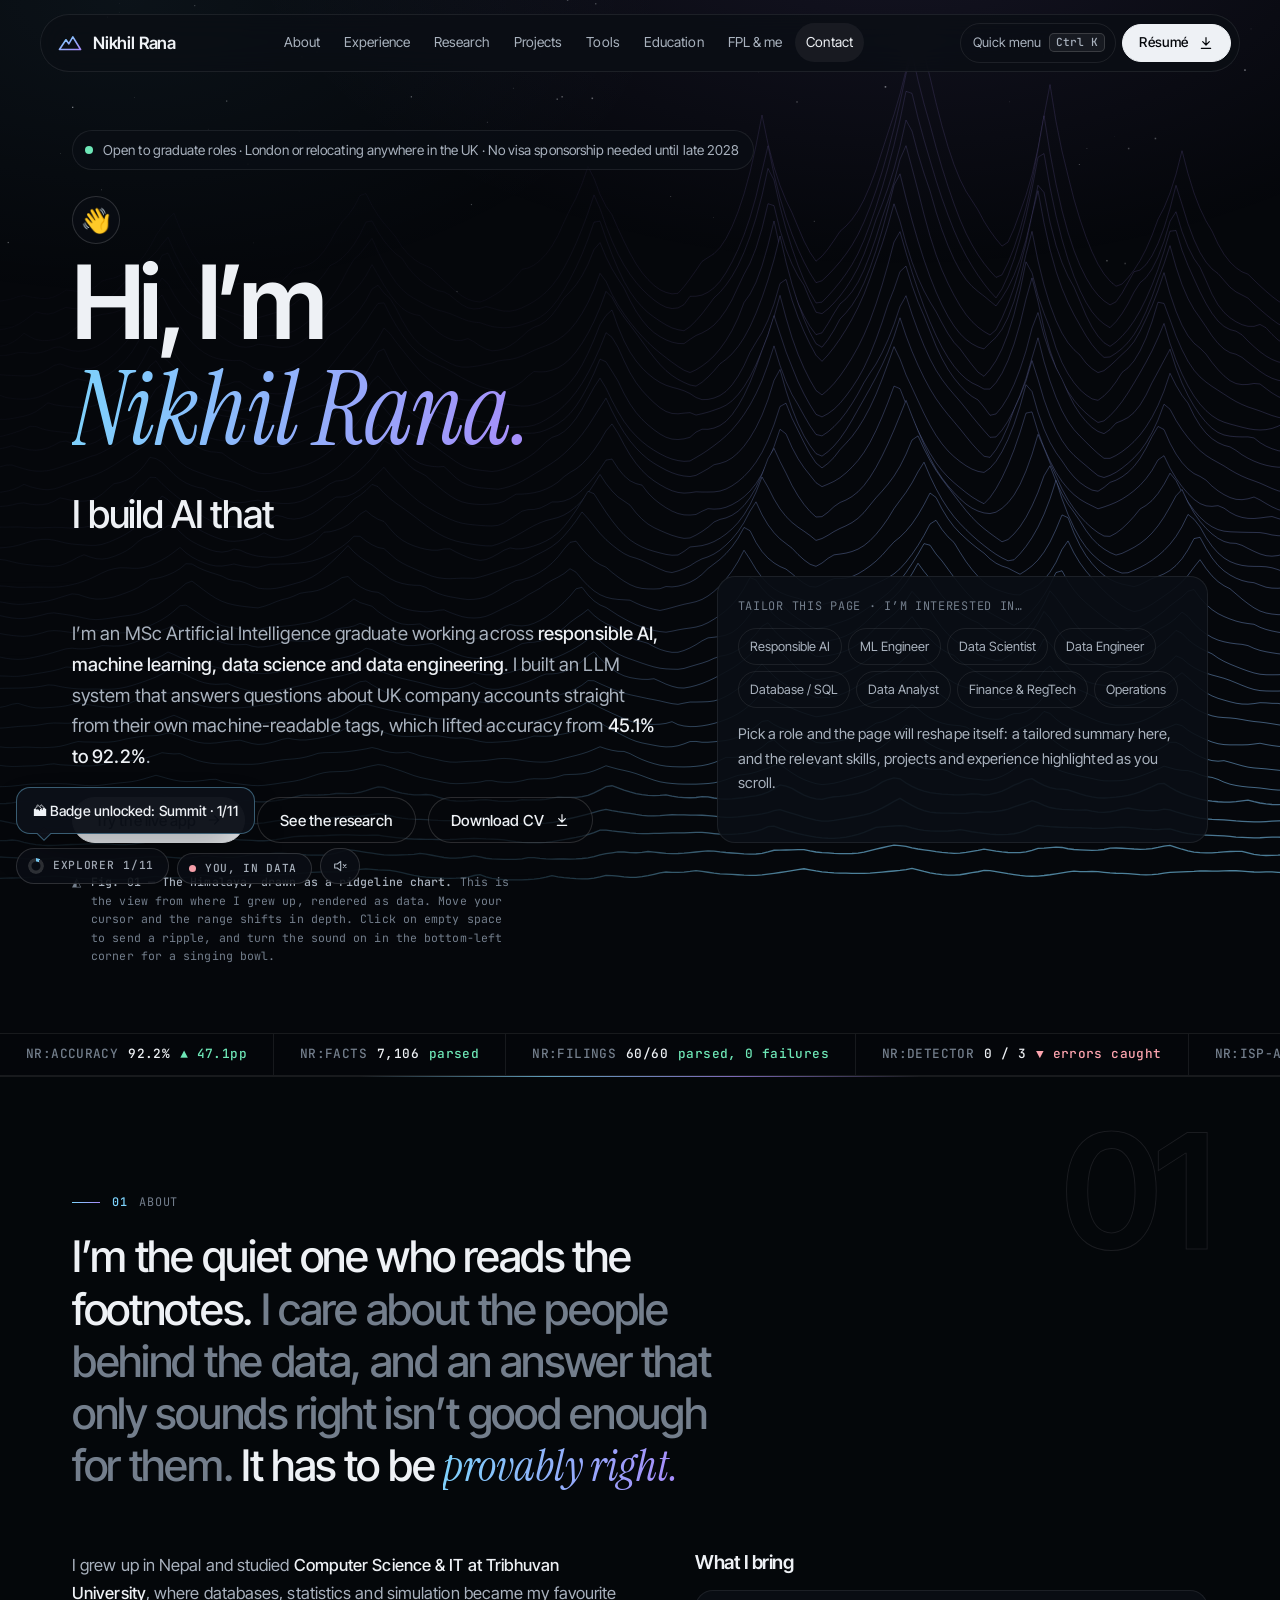
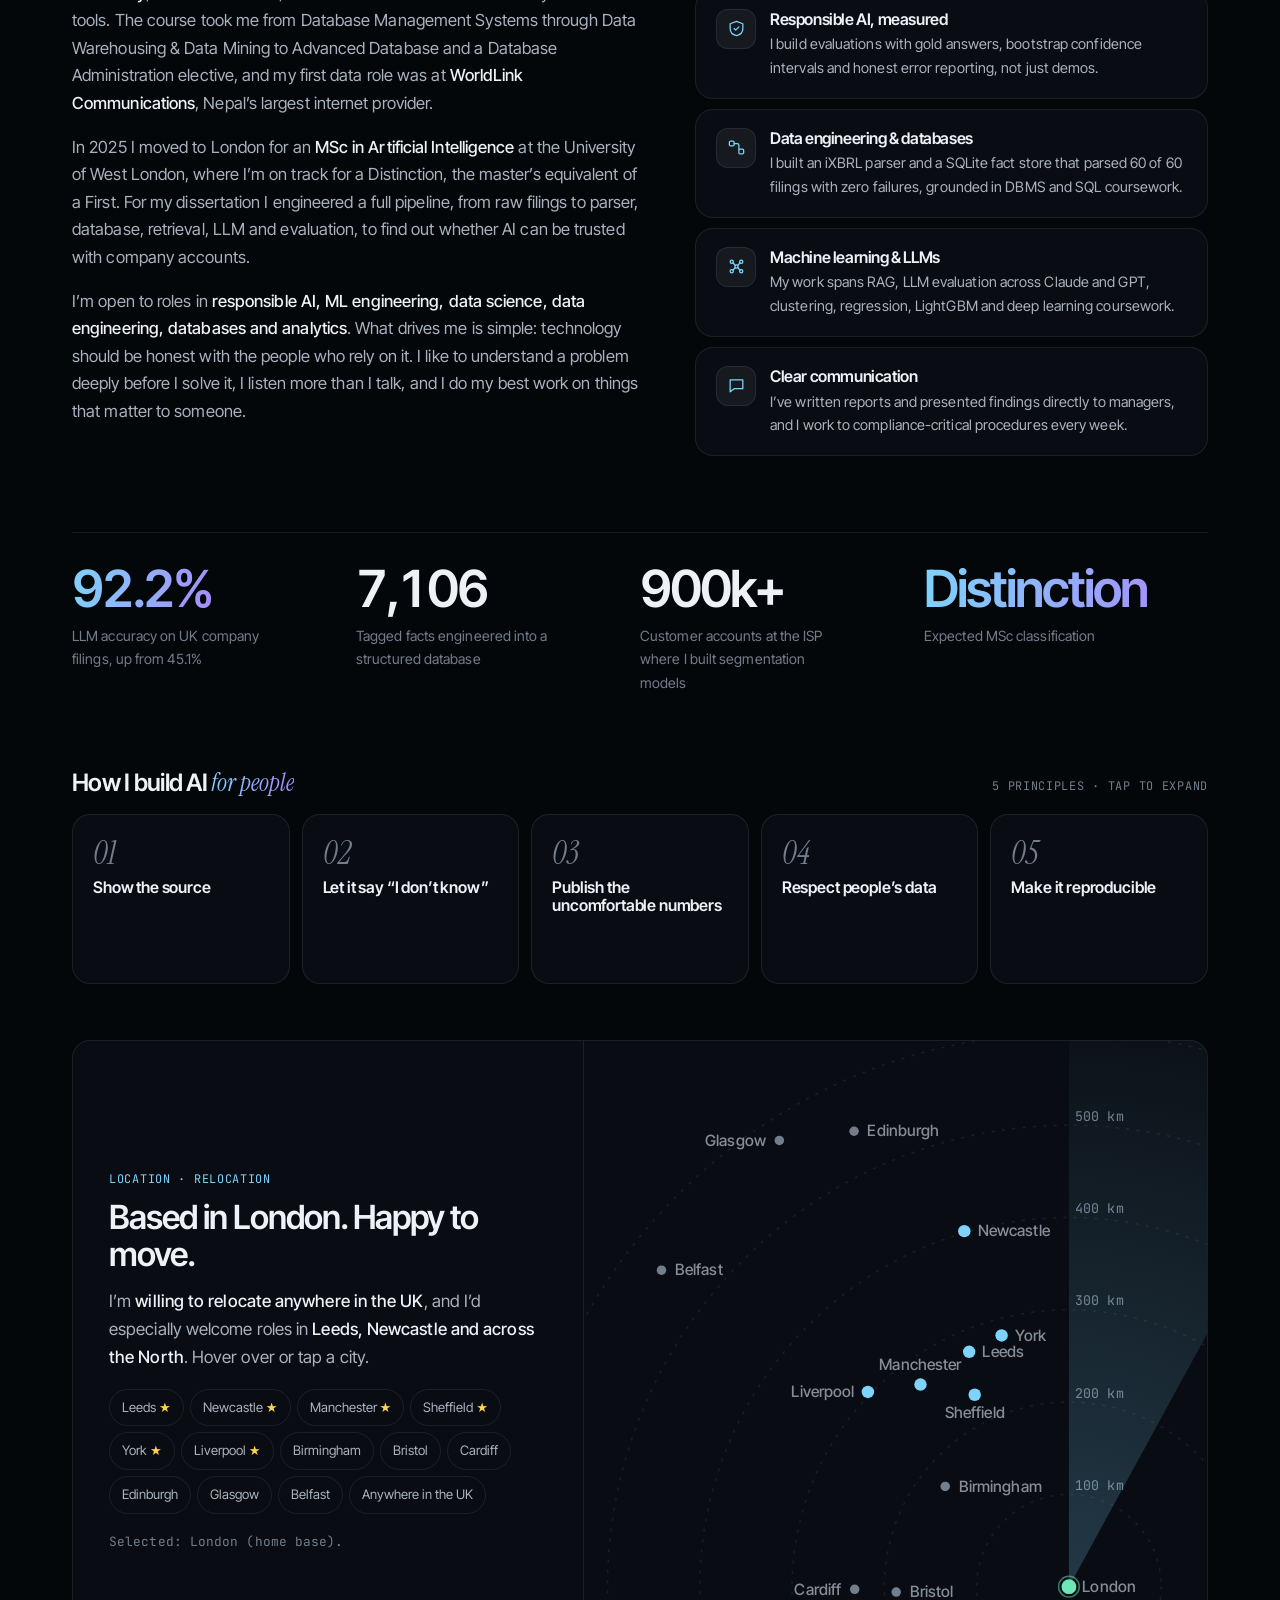
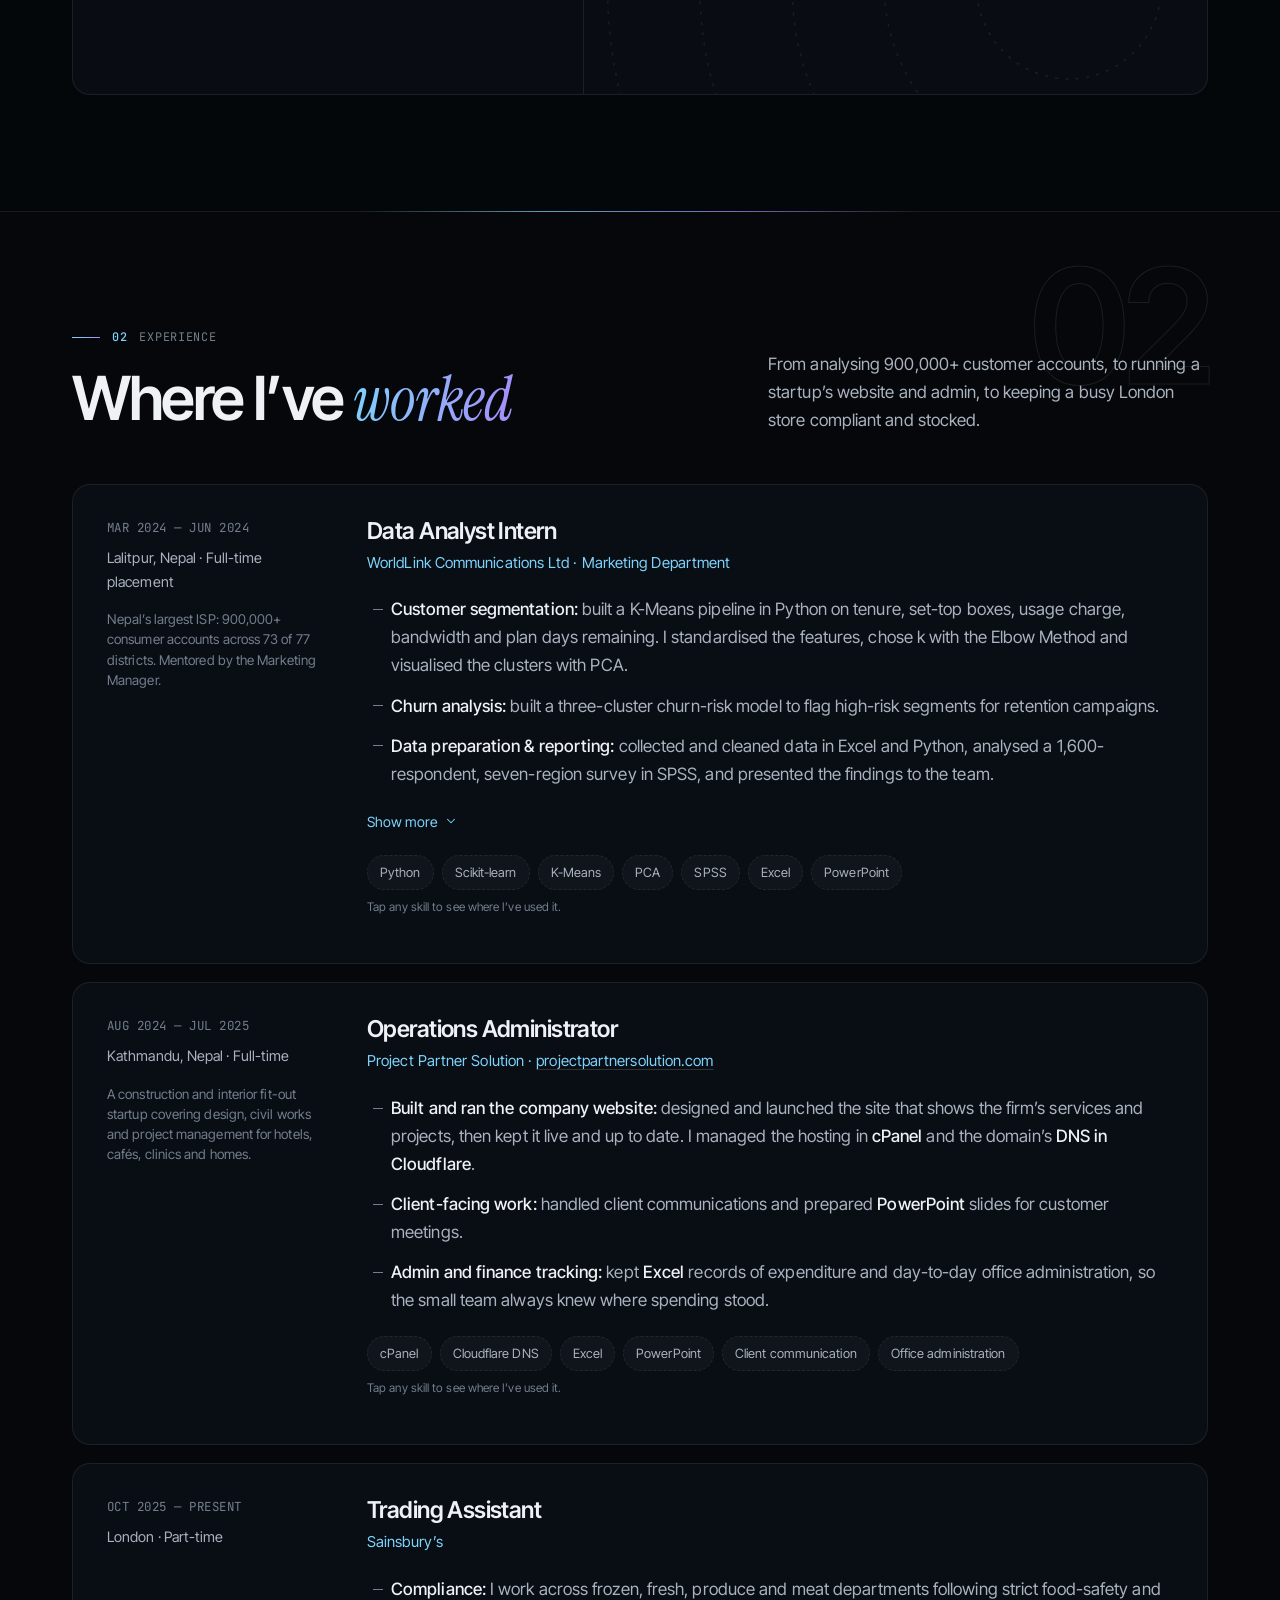
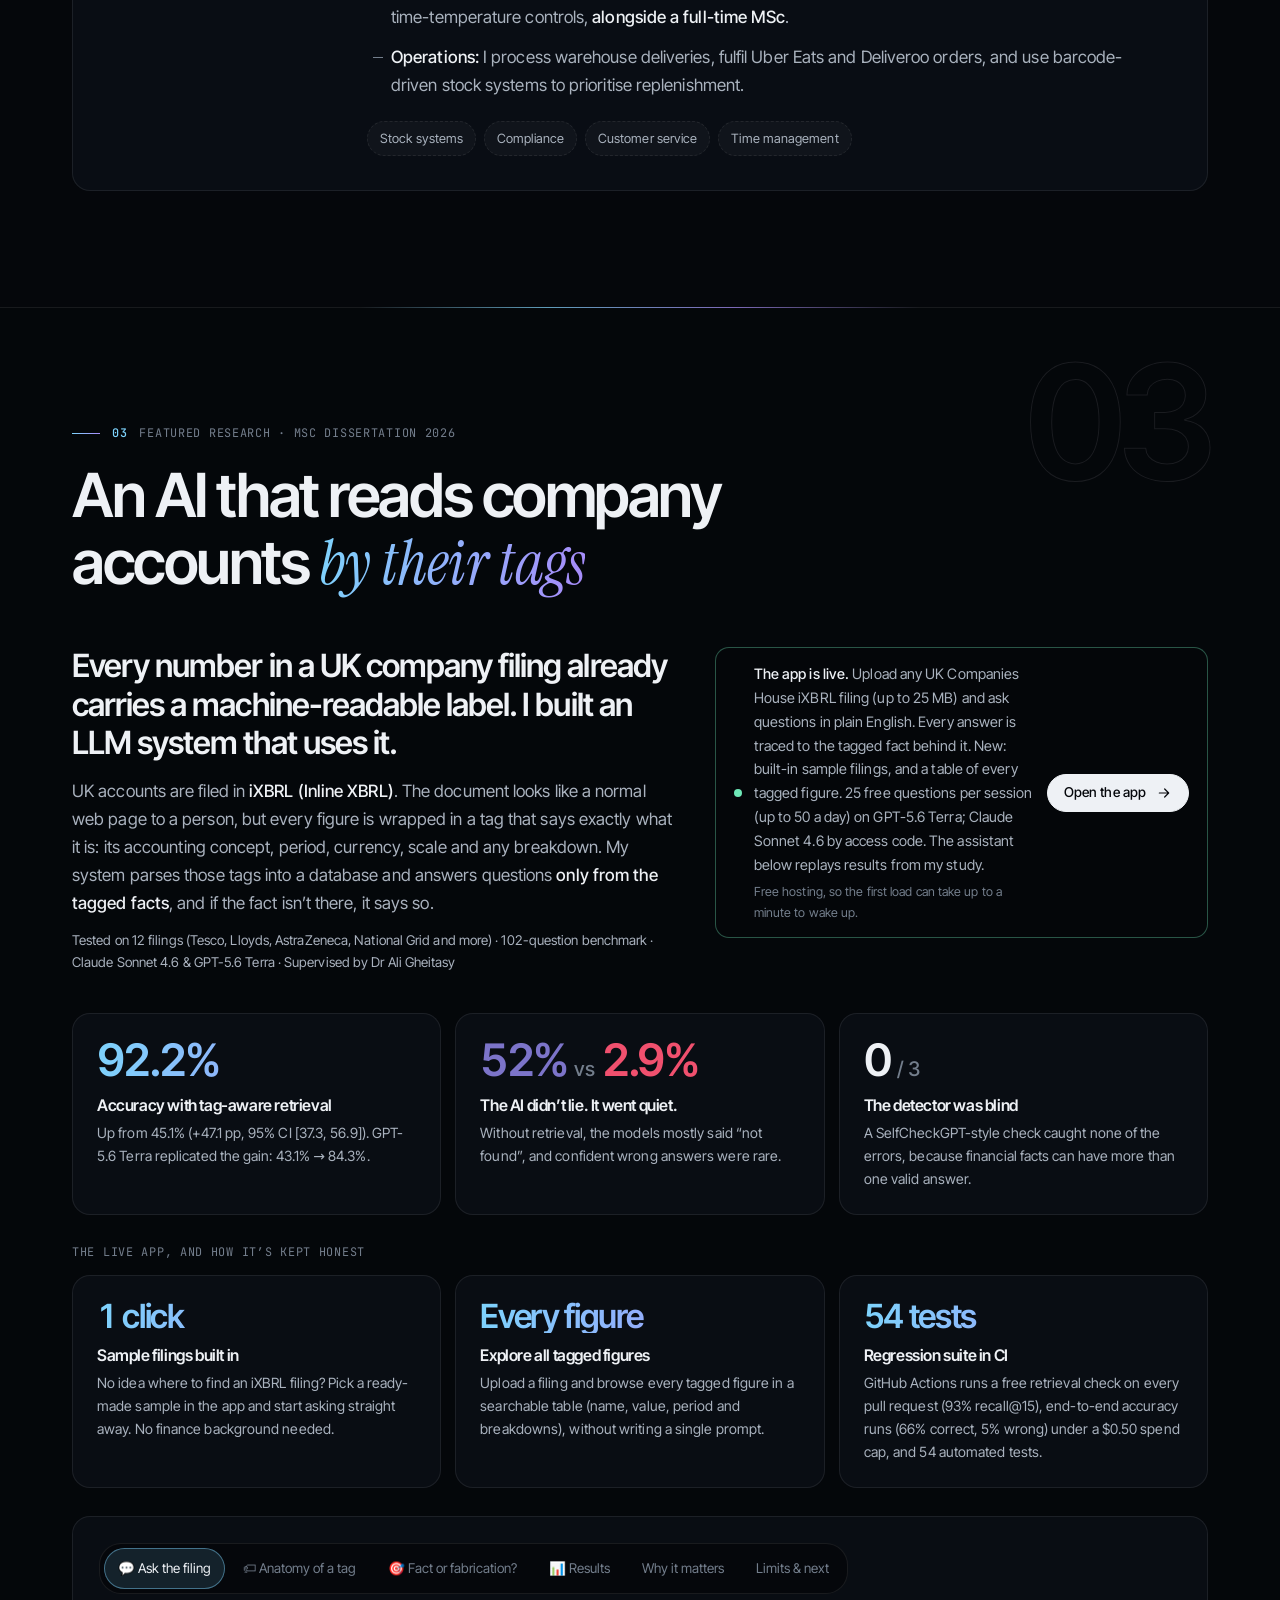
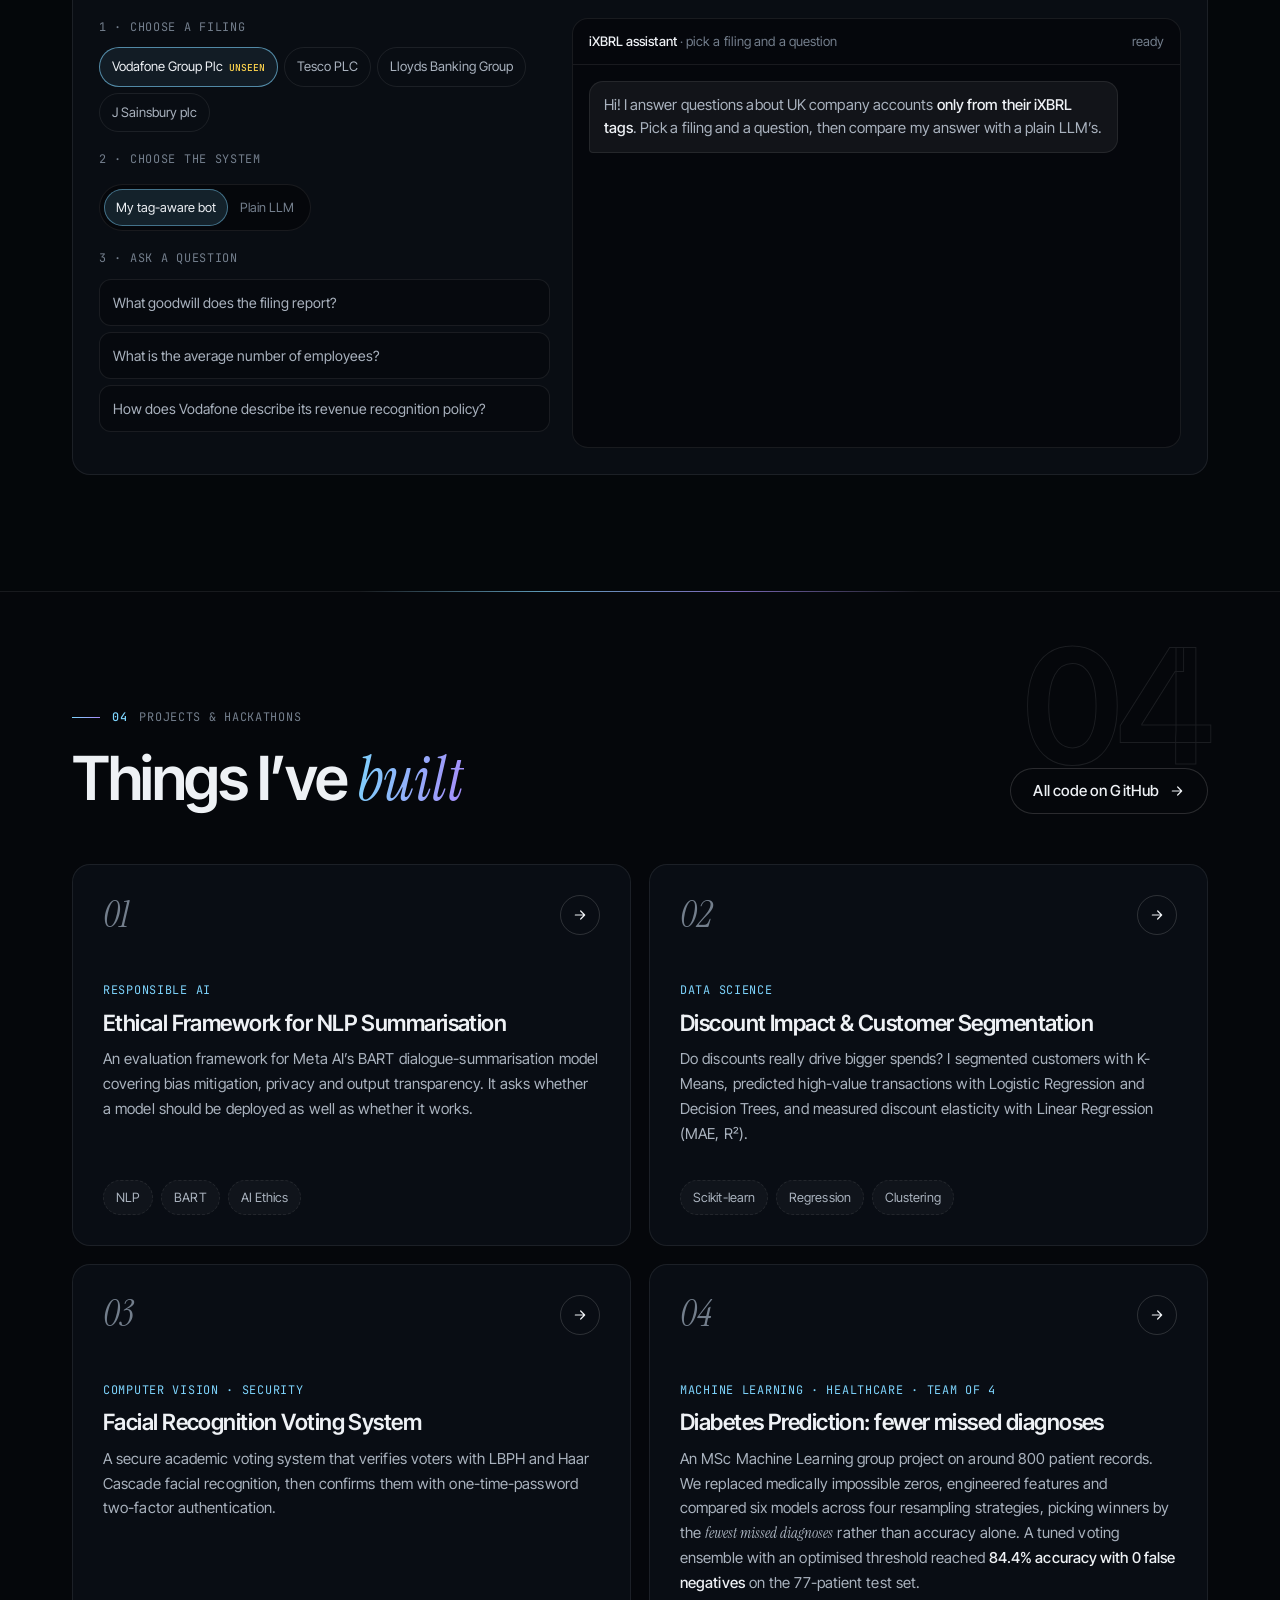
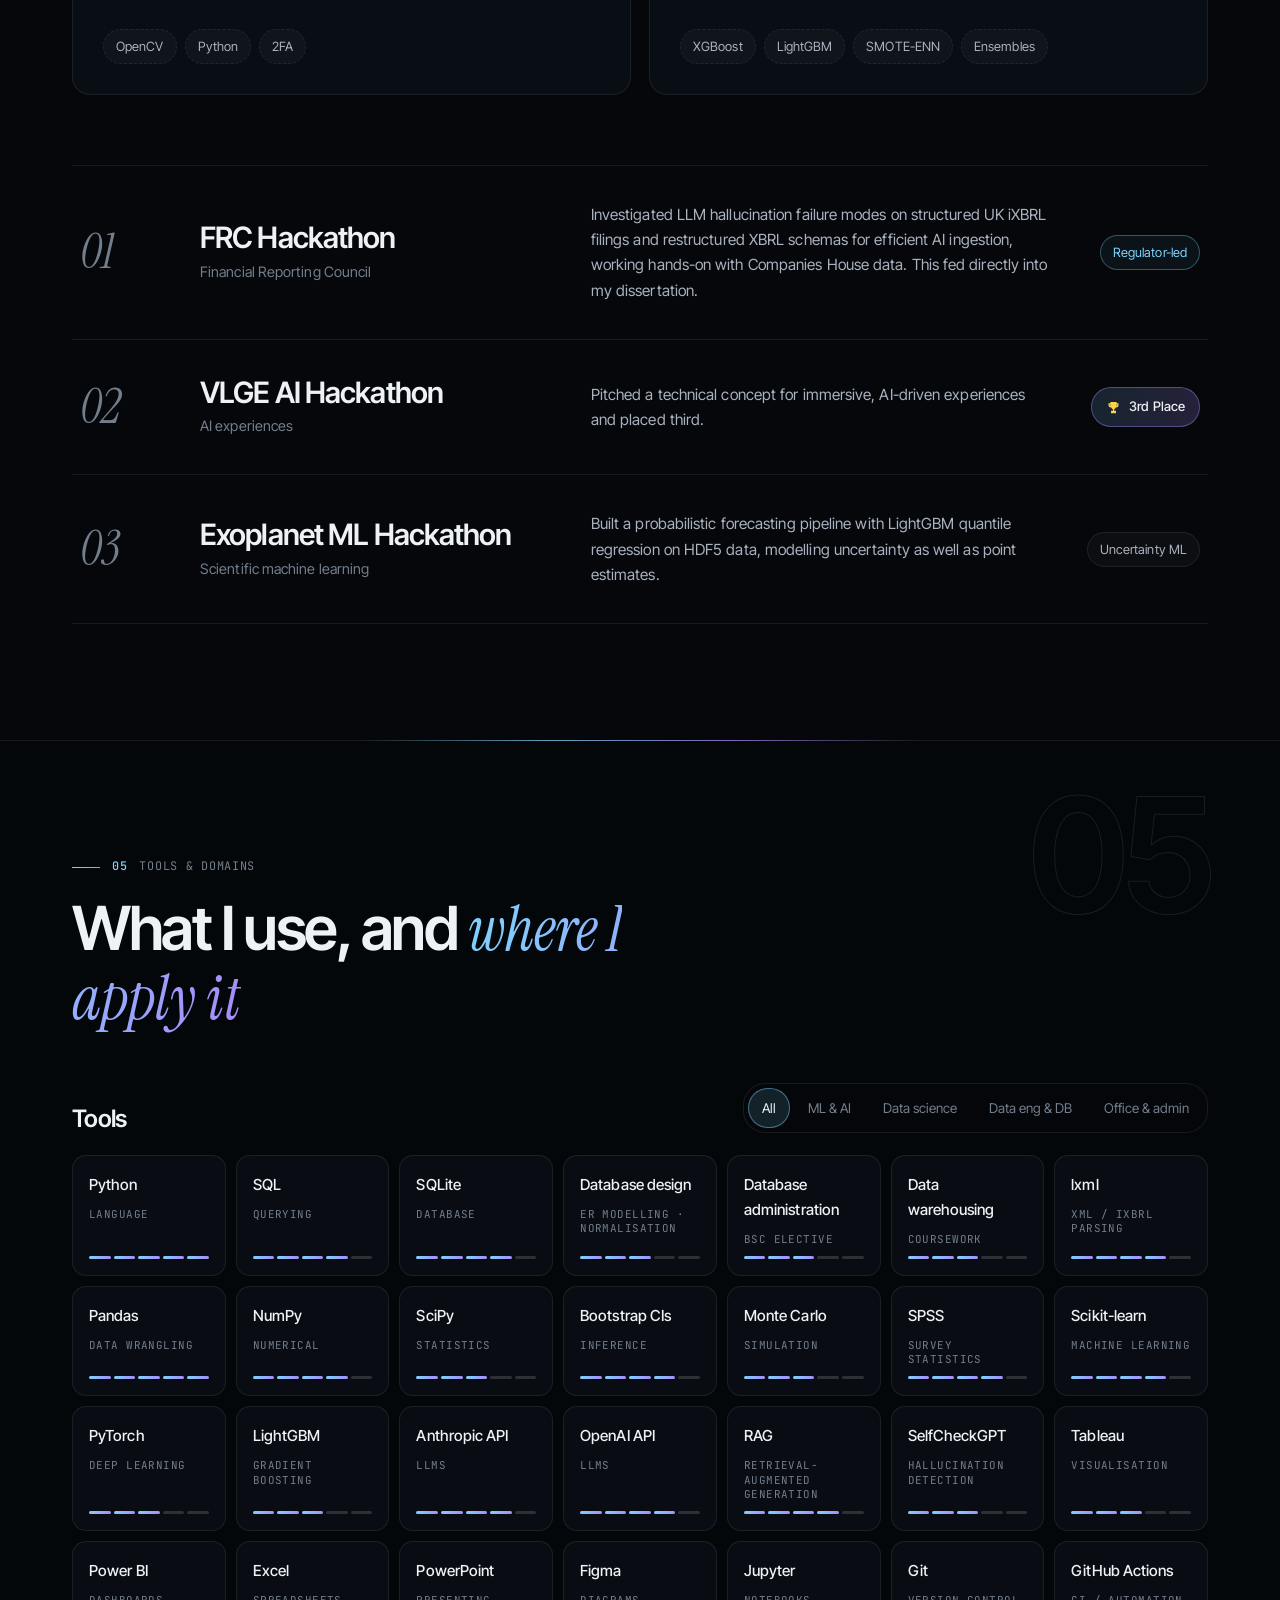
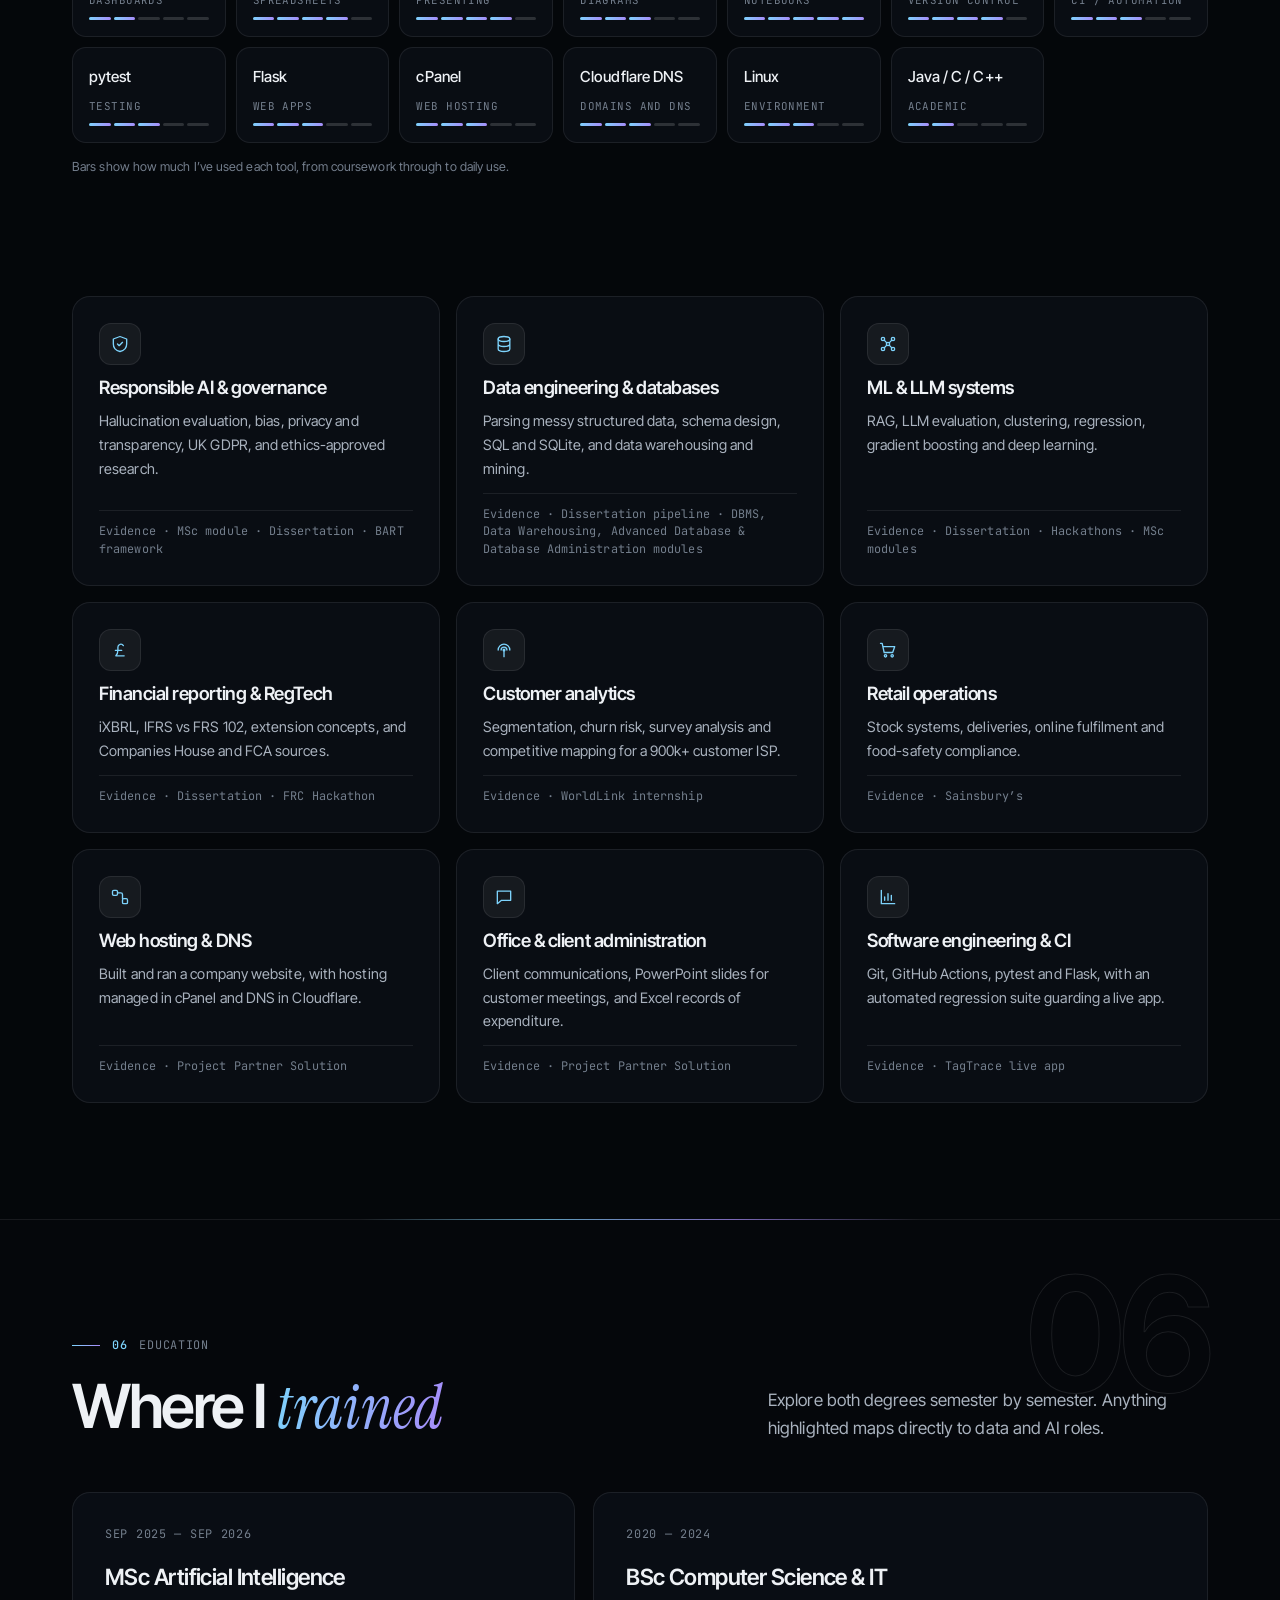
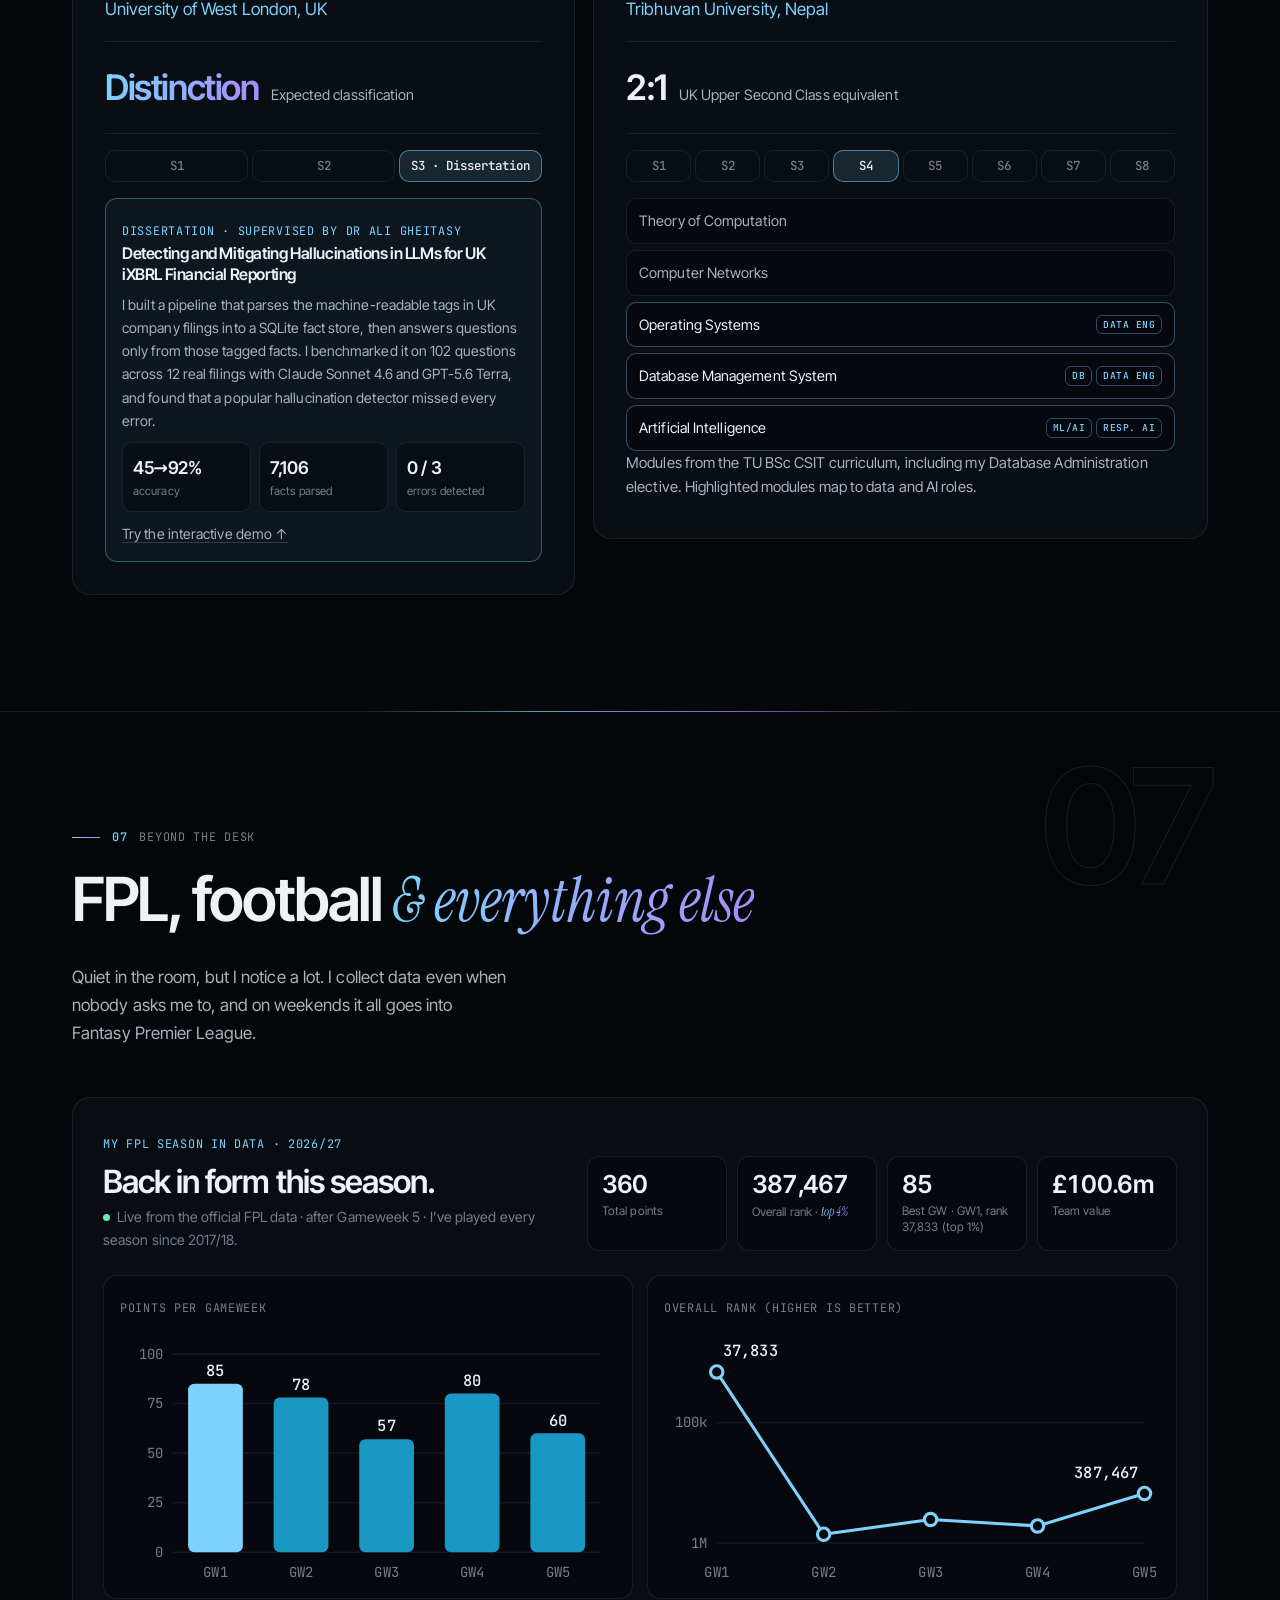
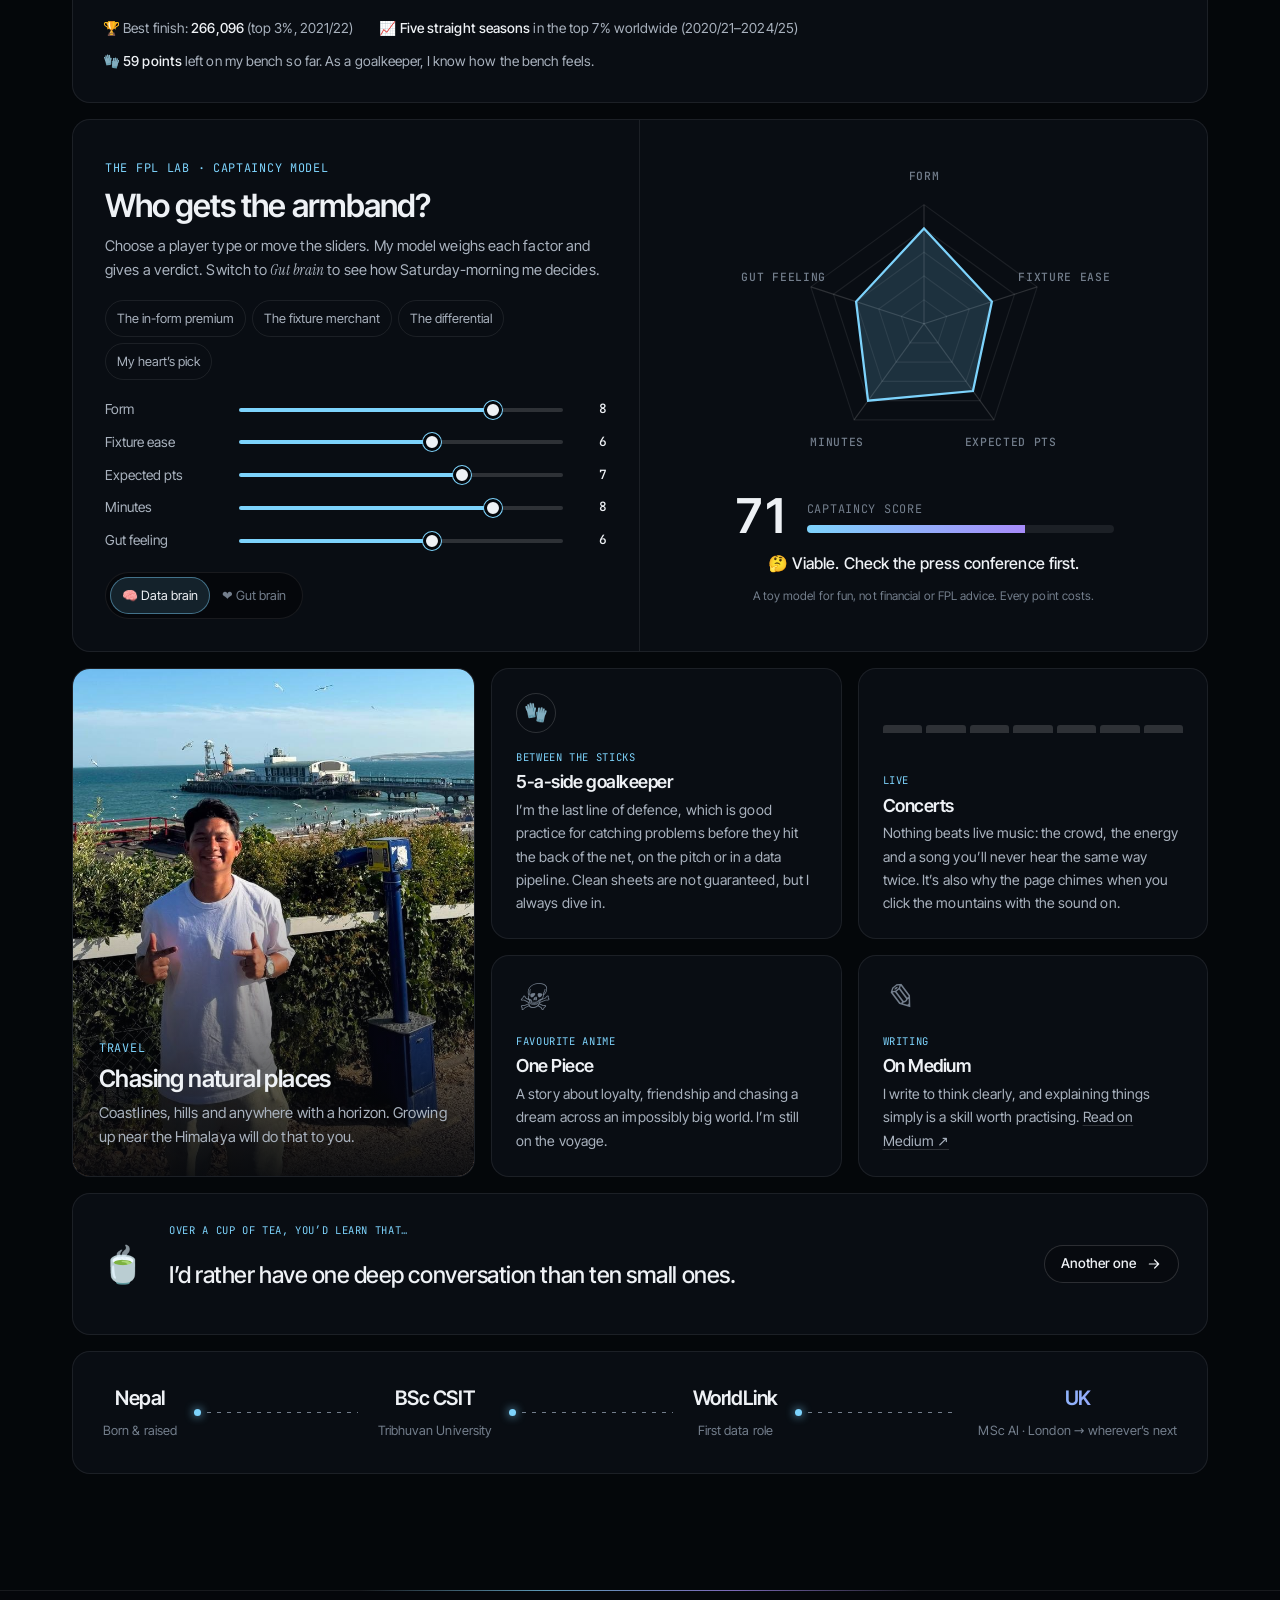
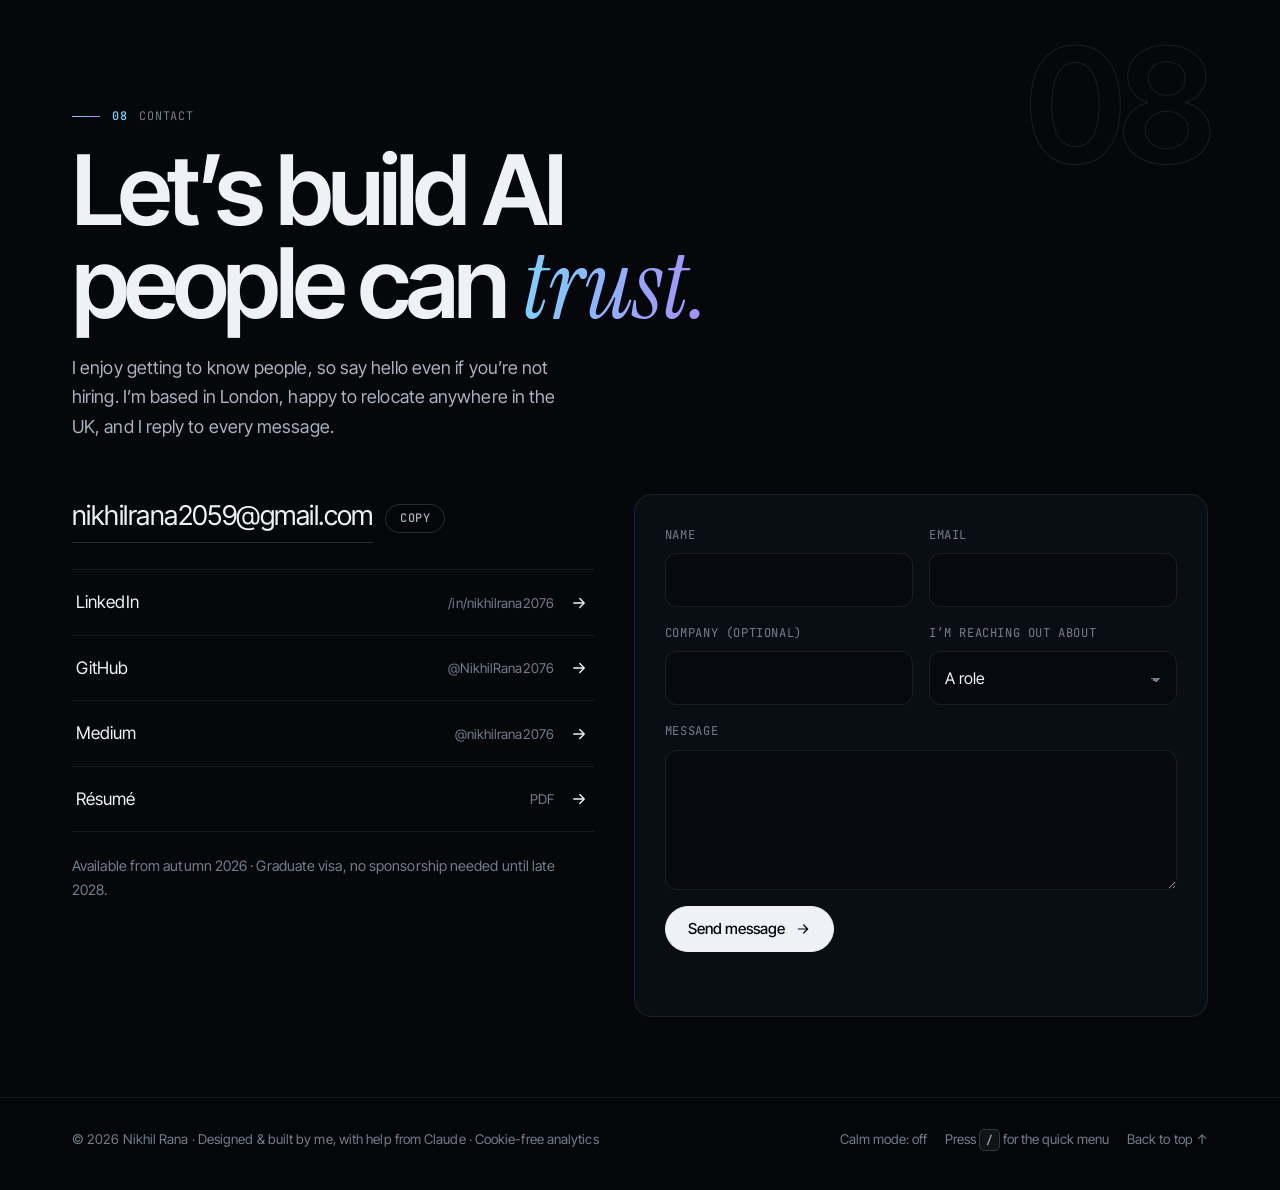
==== index.html @ e48f1715 "Updated the iXBRL features" ====
<!DOCTYPE html>
<html lang="en-GB">
<head>
<meta charset="UTF-8">
<meta name="viewport" content="width=device-width, initial-scale=1">
<title>Nikhil Rana — Responsible AI, ML & Data</title>
<meta name="description" content="Hi, I'm Nikhil Rana, an MSc Artificial Intelligence graduate working across responsible AI, machine learning, data science and data engineering. I built an LLM system that answers questions about UK company accounts from their own iXBRL tags, lifting accuracy from 45.1% to 92.2%. Based in London and open to relocating across the UK.">
<meta name="author" content="Nikhil Rana">
<link rel="canonical" href="https://nikhilrana.com.np/">
<meta property="og:type" content="profile">
<meta property="og:title" content="Hi, I'm Nikhil Rana — Responsible AI, ML & Data">
<meta property="og:description" content="MSc AI graduate. I build AI that shows its working. Try the interactive iXBRL demo, the Fact-or-fabrication quiz and my FPL lab.">
<meta property="og:url" content="https://nikhilrana.com.np/">
<meta name="twitter:card" content="summary">
<meta name="theme-color" content="#05070b">
<link rel="icon" href="data:image/svg+xml,%3Csvg xmlns='http://www.w3.org/2000/svg' viewBox='0 0 64 64'%3E%3Cdefs%3E%3ClinearGradient id='g' x1='0' y1='0' x2='1' y2='1'%3E%3Cstop offset='0' stop-color='%237dd3fc'/%3E%3Cstop offset='1' stop-color='%23a78bfa'/%3E%3C/linearGradient%3E%3C/defs%3E%3Crect width='64' height='64' rx='14' fill='%2305070b'/%3E%3Cpath d='M8 46 22 26l7 9 9-15 18 26z' fill='none' stroke='url(%23g)' stroke-width='3' stroke-linejoin='round'/%3E%3C/svg%3E">
<link rel="preload" href="assets/fonts/inter-tight-latin-600-normal.woff2" as="font" type="font/woff2" crossorigin>
<link rel="preload" href="assets/fonts/instrument-serif-latin-400-italic.woff2" as="font" type="font/woff2" crossorigin>

<!-- ============================================================
     PRIVATE ANALYTICS (Umami Cloud: free, cookie-free, GDPR-friendly)
     1. Sign up at https://cloud.umami.is and add "nikhilrana.com.np"
     2. Paste your Website ID between the quotes below, then push.
     Only you can see the dashboard.
     ============================================================ -->
<script>
  window.UMAMI_WEBSITE_ID = "";   // ← paste your Umami Website ID here
  (function(id){ if(!id) return; var s=document.createElement('script'); s.defer=true;
    s.src='https://cloud.umami.is/script.js'; s.setAttribute('data-website-id',id);
    s.setAttribute('data-domains','nikhilrana.com.np,www.nikhilrana.com.np'); document.head.appendChild(s);
  })(window.UMAMI_WEBSITE_ID);
</script>

<script type="application/ld+json">
{
  "@context": "https://schema.org",
  "@type": "Person",
  "name": "Nikhil Rana",
  "url": "https://nikhilrana.com.np/",
  "email": "mailto:nikhilrana2059@gmail.com",
  "jobTitle": "AI & Data Graduate",
  "address": {"@type": "PostalAddress", "addressLocality": "London", "addressCountry": "GB"},
  "alumniOf": [
    {"@type": "CollegeOrUniversity", "name": "University of West London"},
    {"@type": "CollegeOrUniversity", "name": "Tribhuvan University"}
  ],
  "knowsAbout": ["Responsible AI", "Machine Learning Engineering", "Data Science", "Data Engineering", "Database Management Systems", "SQL", "Retrieval-Augmented Generation", "LLM Evaluation", "iXBRL"],
  "sameAs": ["https://github.com/NikhilRana2076", "https://www.linkedin.com/in/nikhilrana2076/", "https://medium.com/@nikhilrana2076"]
}
</script>
<style>
@font-face{font-family:"Inter Tight";font-weight:400;font-display:swap;src:url(assets/fonts/inter-tight-latin-400-normal.woff2) format("woff2")}
@font-face{font-family:"Inter Tight";font-weight:500;font-display:swap;src:url(assets/fonts/inter-tight-latin-500-normal.woff2) format("woff2")}
@font-face{font-family:"Inter Tight";font-weight:600 700;font-display:swap;src:url(assets/fonts/inter-tight-latin-600-normal.woff2) format("woff2")}
@font-face{font-family:"Instrument Serif";font-style:italic;font-weight:400;font-display:swap;src:url(assets/fonts/instrument-serif-latin-400-italic.woff2) format("woff2")}
@font-face{font-family:"JetBrains Mono";font-weight:400;font-display:swap;src:url(assets/fonts/jetbrains-mono-latin-400-normal.woff2) format("woff2")}
@font-face{font-family:"JetBrains Mono";font-weight:500;font-display:swap;src:url(assets/fonts/jetbrains-mono-latin-500-normal.woff2) format("woff2")}
:root{
  --bg:#05070b; --bg-2:#0a0e15; --card:rgba(11,15,22,.9); --panel:rgba(255,255,255,.03); --panel-2:rgba(255,255,255,.055);
  --line:rgba(255,255,255,.08); --line-2:rgba(255,255,255,.15);
  --ink:#eef1f5; --ink-2:#a9b2be; --ink-3:#737e8c;
  --a1:#7dd3fc; --a2:#a78bfa; --good:#6ee7b7; --bad:#fda4af; --gold:#fcd34d;
  --c-correct:#1a98c4; --c-wrong:#f0506e; --c-abstain:#7c74c9;
  --grad:linear-gradient(100deg,var(--a1),var(--a2));
  --display:"Inter Tight",Inter,system-ui,-apple-system,"Segoe UI",sans-serif;
  --serif:"Instrument Serif",Georgia,"Times New Roman",serif;
  --mono:"JetBrains Mono",ui-monospace,SFMono-Regular,Menlo,monospace;
  --max:1200px; --r:18px; --ease:cubic-bezier(.2,.7,.2,1);
}
body.sunrise{--a1:#fdba74;--a2:#f472b6;--grad:linear-gradient(100deg,#fdba74,#f472b6)}
*,*::before,*::after{box-sizing:border-box}
html{scroll-behavior:smooth;scroll-padding-top:90px;-webkit-text-size-adjust:100%}
html,body{overflow-x:clip}
body{margin:0;background:var(--bg);color:var(--ink);font:17px/1.65 var(--display);letter-spacing:.005em;-webkit-font-smoothing:antialiased}
a{color:inherit;text-decoration:none}
button{font:inherit;color:inherit;cursor:pointer}
img{max-width:100%;display:block}
h1,h2,h3,h4{margin:0;font-weight:600;letter-spacing:-.025em;line-height:1.1}
p{margin:0 0 1em}
ul,ol{margin:0;padding:0;list-style:none}
em{font-family:var(--serif);font-style:italic;font-weight:400;letter-spacing:0}
.grad{background:var(--grad);-webkit-background-clip:text;background-clip:text;color:transparent}
.mono{font-family:var(--mono);font-size:.74rem;letter-spacing:.06em;text-transform:uppercase}
.wrap{max-width:var(--max);margin:0 auto;padding:0 32px}
.sr-only{position:absolute;width:1px;height:1px;overflow:hidden;clip:rect(0 0 0 0);white-space:nowrap}
::selection{background:rgba(125,211,252,.3);color:#fff}
:focus-visible{outline:2px solid var(--a1);outline-offset:3px;border-radius:6px}
.skip{position:fixed;left:-999px;top:12px;z-index:900;background:var(--ink);color:var(--bg);padding:10px 14px;border-radius:8px}
.skip:focus{left:12px}
.u{text-decoration:underline;text-underline-offset:3px;text-decoration-color:var(--line-2)}
.u:hover{text-decoration-color:var(--a1)}
kbd{font:500 .7rem/1 var(--mono);padding:3px 6px;border-radius:5px;border:1px solid var(--line-2);background:var(--panel-2);color:var(--ink-2)}
.hl{color:var(--ink);font-weight:500}

/* ---------- Background ---------- */
.range{position:fixed;inset:0;z-index:-3;pointer-events:none;transition:opacity .4s linear}
.range canvas{position:absolute;inset:-24px;width:calc(100% + 48px);height:calc(100% + 48px);will-change:transform;transition:transform .9s cubic-bezier(.2,.7,.2,1)}
.ripple{position:fixed;z-index:-2;width:340px;height:340px;margin:-170px 0 0 -170px;border-radius:50%;border:1px solid rgba(125,211,252,.28);pointer-events:none;animation:rip 1.6s cubic-bezier(.2,.7,.2,1) forwards}
.ripple.r2{animation-delay:.18s;border-color:rgba(167,139,250,.2)}
@keyframes rip{from{transform:scale(.05);opacity:.9}to{transform:scale(1.6);opacity:0}}
.veil{position:fixed;inset:0;z-index:-2;pointer-events:none;background:radial-gradient(1100px 600px at 70% -10%,rgba(167,139,250,.10),transparent 60%),radial-gradient(900px 500px at 10% 0%,rgba(125,211,252,.06),transparent 60%)}

/* ---------- Cursor (lightweight) ---------- */
.c-dot,.c-ring{position:fixed;left:0;top:0;pointer-events:none;z-index:950;border-radius:50%;opacity:0;will-change:transform}
.c-dot{width:6px;height:6px;margin:-3px 0 0 -3px;background:var(--ink)}
.c-ring{width:34px;height:34px;margin:-17px 0 0 -17px;border:1px solid rgba(238,241,245,.45);transition:opacity .2s,width .25s var(--ease),height .25s var(--ease),margin .25s var(--ease),background .25s,border-color .25s;display:grid;place-items:center}
.c-ring span{font:500 .6rem/1 var(--mono);letter-spacing:.1em;text-transform:uppercase;color:var(--bg);opacity:0;transition:opacity .2s}
body.cursor-on .c-dot,body.cursor-on .c-ring{opacity:1}
body.cursor-hover .c-ring{width:48px;height:48px;margin:-24px 0 0 -24px;border-color:rgba(125,211,252,.45);background:rgba(125,211,252,.06)}
body.cursor-label .c-ring{width:70px;height:70px;margin:-35px 0 0 -35px;background:rgba(238,241,245,.88);border-color:transparent}
body.cursor-label .c-ring span{opacity:1}
body.cursor-label .c-dot{opacity:0}
@media (pointer:fine){body.cursor-on,body.cursor-on a,body.cursor-on button{cursor:none}}
body.cursor-on input,body.cursor-on textarea,body.cursor-on input[type=range]{cursor:text}
body.cursor-on input[type=range]{cursor:pointer}
body.calm .c-dot,body.calm .c-ring{display:none}
body.calm.cursor-on,body.calm.cursor-on a,body.calm.cursor-on button{cursor:auto}

/* ---------- Nav ---------- */
.nav{transition:transform .35s var(--ease),opacity .35s}
.dock{transition:transform .35s var(--ease),opacity .35s}
body.scroll-down .nav{transform:translate(-50%,calc(-100% - 20px));opacity:0}
body.scroll-down .dock{transform:translateY(calc(100% + 20px));opacity:0;pointer-events:none}
.progress{position:fixed;top:0;left:0;height:2px;width:100%;background:var(--grad);transform-origin:0 50%;transform:scaleX(0);z-index:220}
.nav{position:fixed;top:14px;left:50%;transform:translateX(-50%);z-index:200;width:min(calc(100% - 28px),var(--max))}
.nav-inner{display:flex;align-items:center;justify-content:space-between;gap:12px;padding:8px 8px 8px 16px;border-radius:999px;background:rgba(10,14,21,.8);border:1px solid var(--line);backdrop-filter:blur(14px);-webkit-backdrop-filter:blur(14px)}
.logo{display:flex;align-items:center;gap:10px;font-weight:600;letter-spacing:-.01em;white-space:nowrap}
.logo svg{width:26px;height:26px}
.nav-links{display:flex;gap:2px}
.nav-links a{display:block;padding:8px 11px;border-radius:999px;font-size:.86rem;color:var(--ink-2);transition:color .2s,background .2s}
.nav-links a:hover,.nav-links a.active{color:var(--ink);background:var(--panel-2)}
.nav-cta{display:flex;align-items:center;gap:6px}
.kbtn{display:inline-flex;align-items:center;gap:8px;padding:8px 10px 8px 12px;border-radius:999px;border:1px solid var(--line);background:transparent;color:var(--ink-2);font-size:.82rem}
.kbtn:hover{color:var(--ink);border-color:var(--line-2)}
.menu-btn{display:none;width:40px;height:40px;border-radius:50%;border:1px solid var(--line);background:transparent;place-items:center}
.menu-btn svg{width:18px;height:18px}

/* ---------- Buttons ---------- */
.btn{position:relative;display:inline-flex;align-items:center;gap:10px;padding:14px 22px;border-radius:999px;font:500 .95rem/1 var(--display);border:1px solid var(--line-2);color:var(--ink);background:rgba(6,8,12,.5);transition:background .3s,border-color .3s,color .3s,transform .35s var(--ease)}
.btn svg{width:16px;height:16px;transition:transform .3s var(--ease)}
.btn:hover svg{transform:translateX(3px)}
.btn-solid{background:var(--ink);color:var(--bg);border-color:var(--ink)}
.btn-solid:hover{background:#fff}
.btn-ghost:hover{border-color:var(--ink);background:var(--panel-2)}
.btn-sm{padding:10px 16px;font-size:.85rem}

/* ---------- Ticker ---------- */
.ticker{position:relative;border-block:1px solid var(--line);background:rgba(5,7,11,.9);overflow:hidden;font:500 .8rem/1 var(--mono);letter-spacing:.03em}
.ticker-track{display:flex;width:max-content;animation:tick 60s linear infinite}
.ticker:hover .ticker-track{animation-play-state:paused}
.tk{display:inline-flex;align-items:center;gap:10px;padding:14px 26px;border-right:1px solid var(--line);white-space:nowrap;color:var(--ink-2)}
.tk b{color:var(--ink);font-weight:500}.tk .up{color:var(--good)}.tk .sym{color:var(--ink-3)}
@keyframes tick{to{transform:translateX(-50%)}}

/* ---------- Hero ---------- */
.hero{min-height:100vh;min-height:100svh;display:flex;flex-direction:column;justify-content:center;padding:130px 0 56px;position:relative}
.status{display:inline-flex;align-items:center;gap:10px;flex-wrap:wrap;padding:8px 14px 8px 12px;border-radius:999px;border:1px solid var(--line);background:rgba(10,14,21,.75);color:var(--ink-2);font-size:.85rem;margin-bottom:26px}
.pulse{flex:none;width:8px;height:8px;border-radius:50%;background:var(--good);animation:pulse 2.2s infinite}
@keyframes pulse{0%{box-shadow:0 0 0 0 rgba(110,231,183,.55)}70%{box-shadow:0 0 0 10px rgba(110,231,183,0)}100%{box-shadow:0 0 0 0 rgba(110,231,183,0)}}
.hello{display:flex;align-items:center;gap:14px;margin-bottom:10px;font-size:clamp(1.05rem,1.8vw,1.35rem);color:var(--ink-2)}
.wave-btn{width:48px;height:48px;border-radius:50%;border:1px solid var(--line-2);background:rgba(10,14,21,.7);font-size:1.5rem;display:grid;place-items:center;transition:transform .3s var(--ease),border-color .3s}
.wave-btn:hover{border-color:var(--a1);transform:scale(1.08)}
.wave-btn span{display:inline-block;transform-origin:70% 80%;animation:wave 2.6s ease-in-out infinite}
@keyframes wave{0%,60%,100%{transform:rotate(0)}10%,30%{transform:rotate(16deg)}20%,40%{transform:rotate(-8deg)}50%{transform:rotate(10deg)}}
.greet{font-family:var(--serif);font-style:italic;font-size:1.6rem;line-height:1.2;color:var(--a1);min-width:9ch}
.swap{display:inline-block;transition:opacity .45s var(--ease),transform .45s var(--ease),filter .45s var(--ease)}
.swap.out{opacity:0;transform:translateY(-.35em);filter:blur(6px)}
.swap.pre{transition:none;opacity:0;transform:translateY(.35em);filter:blur(6px)}
.hero h1{font-size:clamp(2.7rem,8vw,7.2rem);line-height:.95;letter-spacing:-.05em;margin-bottom:18px}
.hero h1 .line{display:block;overflow:hidden;padding-bottom:.07em;white-space:nowrap}
.hero h1 .line>span{display:inline-block;transform:translateY(105%);animation:rise 1.1s var(--ease) forwards}
.hero h1 .line:nth-child(2)>span{animation-delay:.1s}
.hero h1 em{letter-spacing:-.01em;padding-right:.06em}
@keyframes rise{to{transform:none}}
.tagline{font-size:clamp(1.4rem,3vw,2.4rem);letter-spacing:-.03em;font-weight:500;margin-bottom:28px;min-height:1.3em}
.tagline .rot{font-family:var(--serif);font-style:italic;font-weight:400;letter-spacing:0}
.hero-row{display:grid;grid-template-columns:1.1fr .9fr;gap:44px;align-items:end}
.hero .lead{font-size:clamp(1.02rem,1.45vw,1.17rem);color:var(--ink-2);max-width:590px;margin-bottom:26px}
.hero .lead strong{color:var(--ink);font-weight:500}
.hero-actions{display:flex;flex-wrap:wrap;gap:12px}
.lens{padding:20px;border-radius:var(--r);border:1px solid var(--line);background:var(--card)}
.lens .mono{color:var(--ink-3);display:block;margin-bottom:12px}
.lens-btns{display:flex;flex-wrap:wrap;gap:6px;margin-bottom:14px}
.lens-btns button{border:1px solid var(--line);background:transparent;color:var(--ink-2);padding:7px 11px;border-radius:999px;font-size:.8rem;transition:all .25s}
.lens-btns button:hover{border-color:var(--line-2);color:var(--ink)}
.lens-btns button[aria-pressed="true"]{background:rgba(125,211,252,.13);color:var(--ink);border-color:rgba(125,211,252,.5)}
.lens-out{min-height:100px;font-size:.92rem;color:var(--ink-2);margin:0}
.lens-out b{color:var(--ink);font-weight:500}
.lens-out .go{display:inline-block;margin-top:8px;color:var(--a1);font-size:.85rem}
.fig-cap{margin-top:30px;font:400 .72rem/1.6 var(--mono);color:var(--ink-3);display:flex;gap:10px;align-items:flex-start;max-width:64ch}
.fig-cap b{color:var(--ink-2);font-weight:500}
[data-r]{transition:box-shadow .4s,border-color .4s,color .4s,background .4s}
body[data-lens="rai"] [data-r~="rai"],body[data-lens="ml"] [data-r~="ml"],body[data-lens="ds"] [data-r~="ds"],body[data-lens="de"] [data-r~="de"],body[data-lens="dba"] [data-r~="dba"],body[data-lens="da"] [data-r~="da"],body[data-lens="fin"] [data-r~="fin"],body[data-lens="ops"] [data-r~="ops"]{border-color:rgba(125,211,252,.5)!important;color:var(--ink)!important;box-shadow:0 0 0 1px rgba(125,211,252,.18),0 0 18px -8px rgba(125,211,252,.45)}
body[data-lens] li[data-r]{box-shadow:none!important}
body[data-lens="rai"] li[data-r~="rai"],body[data-lens="ml"] li[data-r~="ml"],body[data-lens="ds"] li[data-r~="ds"],body[data-lens="de"] li[data-r~="de"],body[data-lens="dba"] li[data-r~="dba"],body[data-lens="da"] li[data-r~="da"],body[data-lens="fin"] li[data-r~="fin"],body[data-lens="ops"] li[data-r~="ops"]{border-radius:8px;background:rgba(125,211,252,.07)}

/* ---------- Sections ---------- */
.section{padding:116px 0;position:relative}
.section.solid{background:rgba(5,7,11,.86)}
.s-head{display:flex;align-items:flex-end;justify-content:space-between;gap:28px;margin-bottom:50px;flex-wrap:wrap}
.s-kicker{display:flex;align-items:baseline;flex-wrap:wrap;gap:4px 12px;color:var(--ink-3);margin-bottom:18px}
.s-kicker .k-n{color:var(--a1);font-weight:500}
.s-kicker .k-t{flex:1 1 0;min-width:0}
.s-kicker::before{content:"";width:28px;height:1px;background:var(--grad);align-self:center}
.section{border-top:1px solid var(--line)}
.section::before{content:"";position:absolute;top:-1px;left:50%;transform:translateX(-50%);width:min(560px,70%);height:1px;background:linear-gradient(90deg,transparent,var(--a1),var(--a2),transparent);opacity:.7}
.section[data-n]::after{content:attr(data-n);position:absolute;top:34px;right:max(16px,calc((100% - var(--max))/2 + 32px));font:600 clamp(5rem,13vw,10rem)/1 var(--display);letter-spacing:-.05em;color:transparent;-webkit-text-stroke:1px rgba(255,255,255,.09);pointer-events:none;z-index:0}
.section>.wrap{position:relative;z-index:1}
.s-head h2{font-size:clamp(2.1rem,4.8vw,3.8rem);letter-spacing:-.04em;max-width:18ch}
.s-head p{color:var(--ink-2);max-width:440px;margin:0}
.reveal{opacity:0;transform:translateY(24px);transition:opacity .9s var(--ease),transform .9s var(--ease)}
.reveal.in{opacity:1;transform:none}
.reveal.d1{transition-delay:.08s}.reveal.d2{transition-delay:.16s}.reveal.d3{transition-delay:.24s}
.glow{position:relative;background:var(--card);border:1px solid var(--line);border-radius:var(--r);overflow:hidden;isolation:isolate;transition:border-color .4s,transform .4s var(--ease),box-shadow .4s}
.glow::before{content:"";position:absolute;inset:0;z-index:-1;background:radial-gradient(420px circle at var(--mx,50%) var(--my,50%),rgba(125,211,252,.08),transparent 45%);opacity:0;transition:opacity .4s}
.glow::after{content:"";position:absolute;inset:0;border-radius:inherit;padding:1px;background:radial-gradient(300px circle at var(--mx,50%) var(--my,50%),rgba(167,139,250,.7),transparent 50%);-webkit-mask:linear-gradient(#000 0 0) content-box,linear-gradient(#000 0 0);-webkit-mask-composite:xor;mask-composite:exclude;opacity:0;transition:opacity .4s;pointer-events:none}
.glow:hover::before,.glow:hover::after{opacity:1}
.tag{display:inline-flex;align-items:center;padding:6px 12px;border-radius:999px;border:1px solid var(--line);background:var(--panel);font-size:.8rem;color:var(--ink-2)}
.tag.hi{color:var(--a1);border-color:rgba(125,211,252,.35);background:rgba(125,211,252,.06)}
.tags{display:flex;flex-wrap:wrap;gap:8px;margin-top:18px}
.tag.has-ev{cursor:pointer;border-style:dashed;transition:border-color .25s,color .25s,background .25s}
.tag.has-ev:hover,.tag.sel-ev{border-style:solid;border-color:rgba(125,211,252,.5);color:var(--ink);background:rgba(125,211,252,.07)}
.tags-hint{font-size:.74rem;color:var(--ink-3);margin-top:8px}
.ev-pop{position:fixed;z-index:460;width:290px;padding:14px 16px;border-radius:14px;border:1px solid var(--line-2);background:rgba(12,16,24,.98);box-shadow:0 24px 50px -20px rgba(0,0,0,.9);opacity:0;transform:translateY(-4px);pointer-events:none;transition:opacity .18s,transform .18s}
.ev-pop.on{opacity:1;transform:none;pointer-events:auto}
.ev-pop b{display:block;font-size:.95rem;margin-bottom:2px}.ev-pop .mono{color:var(--a1);font-size:.64rem}
.ev-pop ul{margin-top:8px;display:grid;gap:6px}.ev-pop li{position:relative;padding-left:14px;font-size:.84rem;color:var(--ink-2);line-height:1.45}
.ev-pop li::before{content:"";position:absolute;left:0;top:.62em;width:6px;height:6px;border-radius:50%;background:var(--a1)}
.tabs{display:flex;gap:4px;flex-wrap:wrap;padding:4px;border-radius:22px;border:1px solid var(--line);background:rgba(5,7,11,.8);width:max-content;max-width:100%}
.tabs button{border:0;background:transparent;color:var(--ink-3);padding:9px 14px;border-radius:999px;font-size:.84rem;transition:color .25s,background .25s}
.tabs button:hover{color:var(--ink)}
.tabs button[aria-selected="true"]{background:rgba(125,211,252,.13);color:var(--ink);box-shadow:inset 0 0 0 1px rgba(125,211,252,.45)}
[role="tabpanel"]{animation:fadeUp .45s var(--ease)}
@keyframes fadeUp{from{opacity:0;transform:translateY(8px)}to{opacity:1;transform:none}}

/* ---------- About ---------- */
.statement{font-size:clamp(1.6rem,3.4vw,2.8rem);line-height:1.2;letter-spacing:-.03em;font-weight:500;max-width:26ch;margin-bottom:60px}
.statement .dim{color:var(--ink-3)}
.about-grid{display:grid;grid-template-columns:1.05fr .95fr;gap:56px;align-items:start}
.about-text p{color:var(--ink-2);font-size:1.04rem}
.about-text p strong{color:var(--ink);font-weight:500}
.bring{display:grid;gap:10px}
.bring h3{font-size:1.2rem;margin-bottom:6px}
.bitem{padding:18px 20px;display:grid;grid-template-columns:40px 1fr;gap:14px;align-items:start}
.bitem .ic{width:40px;height:40px;border-radius:12px;display:grid;place-items:center;border:1px solid var(--line);background:var(--panel-2);color:var(--a1)}
.bitem .ic svg{width:19px;height:19px}
.bitem h4{font-size:1rem;margin:2px 0 4px}
.bitem p{margin:0;color:var(--ink-2);font-size:.9rem}
.stats{display:grid;grid-template-columns:repeat(4,1fr);margin-top:76px;border-top:1px solid var(--line)}
.stat{padding:30px 22px 0 0}
.stat .n{font-size:clamp(2rem,4vw,3.2rem);font-weight:600;letter-spacing:-.04em;line-height:1;font-variant-numeric:tabular-nums;white-space:nowrap}
.stat .l{color:var(--ink-3);font-size:.88rem;margin-top:10px;max-width:24ch}
.principles-wrap{margin-top:76px}
.pgrid{display:grid;grid-template-columns:repeat(5,1fr);gap:12px}
.pcard{text-align:left;padding:22px 20px;display:flex;flex-direction:column;gap:10px;color:var(--ink);font:inherit;min-height:170px}
.pcard .n{font:italic 2rem/1 var(--serif);color:var(--ink-3);transition:color .3s}
.pcard h4{font-size:1rem;letter-spacing:-.01em}
.pcard p{margin:0;color:var(--ink-2);font-size:.86rem;max-height:0;opacity:0;overflow:hidden;transition:max-height .45s var(--ease),opacity .35s}
.pcard:hover .n,.pcard[aria-expanded="true"] .n{color:var(--a1)}
.pcard:hover p,.pcard[aria-expanded="true"] p{max-height:160px;opacity:1}
@media (max-width:900px){.pgrid{grid-template-columns:1fr 1fr}.pcard p{max-height:none;opacity:1}}
@media (max-width:640px){.pgrid{grid-template-columns:1fr}}
.reloc{display:grid;grid-template-columns:.9fr 1.1fr;margin-top:56px;padding:0}
.reloc-copy{padding:36px;display:flex;flex-direction:column;justify-content:center}
.reloc-copy h3{font-size:clamp(1.5rem,2.6vw,2.1rem);letter-spacing:-.03em;margin:10px 0 14px}
.reloc-copy p{color:var(--ink-2);margin:0 0 18px}
.city-chips{display:flex;flex-wrap:wrap;gap:6px}
.city-chips button{border:1px solid var(--line);background:transparent;color:var(--ink-2);padding:7px 12px;border-radius:999px;font-size:.82rem;transition:all .25s}
.city-chips button:hover,.city-chips button.on{border-color:rgba(125,211,252,.6);color:var(--ink);background:rgba(125,211,252,.08)}
.city-chips button.pref::after{content:" ★";color:var(--gold)}
.readout{margin-top:18px;font:400 .8rem/1.6 var(--mono);color:var(--ink-3);min-height:2.6em}
.readout b{color:var(--a1);font-weight:500}
.radar{position:relative;border-left:1px solid var(--line);min-height:420px}
.radar svg{width:100%;height:100%;display:block}
.radar .ring{fill:none;stroke:rgba(255,255,255,.07);stroke-dasharray:2 5}
.radar .ringlab{fill:var(--ink-3);font:400 9px var(--mono)}
.radar .sweep{animation:spin 7s linear infinite}
@keyframes spin{to{transform:rotate(360deg)}}
.radar .city{cursor:pointer}
.radar .city circle{fill:var(--ink-3);transition:fill .3s}
.radar .city.pref circle{fill:var(--a1)}
.radar .city text{fill:var(--ink-2);font:500 10.5px var(--display);opacity:.78;transition:opacity .3s}
.radar .city:hover text,.radar .city.on text{opacity:1;fill:var(--ink)}
.radar .city.on circle,.radar .city:hover circle{fill:var(--ink)}
.radar .route{fill:none;stroke:url(#routeGrad);stroke-width:1.6;stroke-dasharray:4 4;stroke-linecap:round}
.radar .home circle{fill:var(--good)}
.radar .home .halo{fill:none;stroke:var(--good);opacity:.5;animation:halo 2.4s var(--ease) infinite;transform-box:fill-box;transform-origin:center}
@keyframes halo{0%{transform:scale(.6);opacity:.7}100%{transform:scale(2.6);opacity:0}}

/* ---------- Experience ---------- */
.timeline{display:grid;gap:18px}
.job{display:grid;grid-template-columns:220px 1fr;gap:40px;padding:34px}
.job .when{font:400 .78rem/1.5 var(--mono);color:var(--ink-3);letter-spacing:.04em}
.job .where{margin-top:8px;color:var(--ink-2);font-size:.9rem}
.job .ctx{margin-top:16px;color:var(--ink-3);font-size:.84rem;line-height:1.5}
.job h3{font-size:1.45rem;margin-bottom:6px}
.job .org{color:var(--a1);font-size:.94rem;margin-bottom:16px}
.job ul li{position:relative;padding:4px 8px 4px 24px;color:var(--ink-2);margin:4px 0}
.job ul li::before{content:"";position:absolute;left:6px;top:1.05em;width:10px;height:1px;background:var(--ink-3)}
.job ul li strong{color:var(--ink);font-weight:500}
.more{margin-top:10px;border:0;background:transparent;color:var(--a1);font-size:.88rem;padding:4px 0;display:inline-flex;align-items:center;gap:6px}
.more svg{width:14px;height:14px;transition:transform .3s}
.more[aria-expanded="true"] svg{transform:rotate(180deg)}
.collapse{display:grid;grid-template-rows:0fr;transition:grid-template-rows .5s var(--ease)}
.collapse>div{overflow:hidden}
.collapse.open{grid-template-rows:1fr}
.segs{display:grid;grid-template-columns:repeat(4,1fr);gap:10px;margin-top:16px}
.segs div{padding:13px;border-radius:12px;border:1px solid var(--line);background:rgba(5,7,11,.55);font-size:.79rem;color:var(--ink-3);line-height:1.4}
.segs b{display:block;color:var(--ink);font-size:.85rem;margin-bottom:4px;font-weight:500}
.segs i{display:inline-block;width:8px;height:8px;border-radius:50%;margin-right:6px}

/* ---------- Research ---------- */
.research-top{display:grid;grid-template-columns:1.1fr .9fr;gap:40px;align-items:start;margin-bottom:28px}
.research-top h3{font-size:clamp(1.4rem,2.6vw,2rem);letter-spacing:-.03em;line-height:1.2;margin-bottom:14px}
.research-top p{color:var(--ink-2);margin:0 0 12px}
.research-top p strong{color:var(--ink);font-weight:500}
.meta{color:var(--ink-3);font-size:.84rem}
.kpis{display:grid;grid-template-columns:repeat(3,1fr);gap:14px;margin-bottom:28px}
.kpi{padding:24px}
.app-kpis .kpi .n{font-size:clamp(1.6rem,2.6vw,2.1rem)}
.kpi .n{font-size:clamp(2rem,3.6vw,2.8rem);font-weight:600;letter-spacing:-.04em;line-height:1;white-space:nowrap;font-variant-numeric:tabular-nums}
.kpi .n small{font-size:.45em;color:var(--ink-3);font-weight:500;letter-spacing:-.01em}
.kpi h4{font-size:1rem;margin:14px 0 6px}
.kpi p{margin:0;color:var(--ink-2);font-size:.88rem}
.rbox{padding:26px}
.rbox-head{margin-bottom:24px}
.soon{display:flex;align-items:center;gap:12px;padding:14px 18px;border:1px dashed var(--line-2);border-radius:14px;color:var(--ink-2);font-size:.9rem;background:rgba(5,7,11,.6)}
.soon .pulse{background:var(--a2);animation:pulse2 2.2s infinite}
.soon.live{border-style:solid;border-color:rgba(110,231,183,.35)}.soon.live .pulse{background:var(--good)}.soon.live .btn{margin-left:auto;flex-shrink:0}
@media (max-width:640px){.soon.live{flex-wrap:wrap}.soon.live .btn{margin-left:0}}
@keyframes pulse2{0%{box-shadow:0 0 0 0 rgba(167,139,250,.55)}70%{box-shadow:0 0 0 10px rgba(167,139,250,0)}100%{box-shadow:0 0 0 0 rgba(167,139,250,0)}}
/* Ask the filing (bot) */
.bot{display:grid;grid-template-columns:.85fr 1.15fr;gap:22px}
.bot-side h4{font-size:.95rem;margin:0 0 10px}
.bot-side .mono{color:var(--ink-3);display:block;margin:18px 0 10px}
.bot-side .mono:first-child{margin-top:0}
.chips{display:flex;flex-wrap:wrap;gap:6px}
.chips button{border:1px solid var(--line);background:transparent;color:var(--ink-2);padding:8px 12px;border-radius:999px;font-size:.82rem;text-align:left;transition:all .25s}
.chips button:hover{border-color:var(--line-2);color:var(--ink)}
.chips button[aria-pressed="true"]{border-color:rgba(125,211,252,.6);background:rgba(125,211,252,.08);color:var(--ink)}
.chips button .new{font:500 .6rem/1 var(--mono);color:var(--gold);margin-left:6px}
.qlist{display:grid;gap:6px}
.qlist button{border:1px solid var(--line);background:rgba(5,7,11,.5);color:var(--ink-2);padding:11px 13px;border-radius:12px;font-size:.88rem;text-align:left;transition:all .25s}
.qlist button:hover{border-color:var(--line-2);color:var(--ink);transform:translateX(3px)}
.mode{display:inline-flex;padding:4px;border-radius:999px;background:var(--bg);border:1px solid var(--line);margin-top:4px}
.mode button{border:0;background:transparent;color:var(--ink-3);padding:8px 12px;border-radius:999px;font-size:.8rem;transition:all .25s}
.mode button[aria-pressed="true"]{background:rgba(125,211,252,.13);color:var(--ink);box-shadow:inset 0 0 0 1px rgba(125,211,252,.45)}
.chat{display:flex;flex-direction:column;border:1px solid var(--line);border-radius:16px;background:rgba(5,7,11,.7);min-height:430px;overflow:hidden}
.chat-head{display:flex;justify-content:space-between;align-items:center;padding:12px 16px;border-bottom:1px solid var(--line);font-size:.82rem;color:var(--ink-3)}
.chat-head b{color:var(--ink);font-weight:500}
.chat-log{flex:1;padding:16px;display:flex;flex-direction:column;gap:12px;overflow:auto;max-height:430px;scroll-behavior:smooth}
.msg{max-width:92%;padding:12px 14px;border-radius:14px;font-size:.93rem;line-height:1.55;animation:fadeUp .35s var(--ease)}
.msg.user{align-self:flex-end;background:var(--ink);color:var(--bg);border-bottom-right-radius:4px}
.msg.ai{align-self:flex-start;background:var(--panel-2);border:1px solid var(--line);border-bottom-left-radius:4px;color:var(--ink-2)}
.msg.ai b{color:var(--ink);font-weight:500}
.steps{display:grid;gap:5px;margin:2px 0 10px;font:400 .76rem/1.45 var(--mono);color:var(--ink-3)}
.steps span{opacity:.35;transition:opacity .3s,color .3s}
.steps span.on{opacity:1}
.steps span.ok{color:var(--good);opacity:1}
.fcard{margin-top:10px;border:1px solid rgba(125,211,252,.3);background:rgba(125,211,252,.05);border-radius:10px;padding:10px 12px;font:400 .76rem/1.6 var(--mono);color:var(--ink-2);display:grid;grid-template-columns:auto 1fr;gap:2px 12px}
.fcard dt{color:var(--ink-3)}.fcard dd{margin:0;color:var(--ink);word-break:break-all}
.verdict{display:inline-flex;align-items:center;gap:8px;margin-top:10px;padding:5px 10px;border-radius:8px;font:500 .68rem/1.35 var(--mono);letter-spacing:.05em;text-transform:uppercase}
.verdict.bad{color:var(--bad);background:rgba(253,164,175,.08);border:1px solid rgba(253,164,175,.25)}
.verdict.good{color:var(--good);background:rgba(110,231,183,.08);border:1px solid rgba(110,231,183,.25)}
.verdict.mid{color:var(--gold);background:rgba(252,211,77,.07);border:1px solid rgba(252,211,77,.25)}
.chat-in{display:flex;gap:8px;padding:10px;border-top:1px solid var(--line)}
.chat-in input{flex:1;padding:11px 14px;border-radius:999px;font-size:.9rem}
.chat-in button{border:0;background:var(--ink);color:var(--bg);border-radius:999px;padding:0 16px;font-size:.85rem;font-weight:500}
.caret{display:inline-block;width:7px;height:1em;vertical-align:-2px;background:var(--a1);margin-left:2px;animation:blink 1s steps(1) infinite}
@keyframes blink{50%{opacity:0}}
/* Anatomy of a tag */
.anat{display:grid;grid-template-columns:1fr 1fr;gap:22px;align-items:start}
.anat-view{border:1px solid var(--line);border-radius:16px;background:rgba(5,7,11,.7);overflow:hidden}
.anat-bar{display:flex;justify-content:space-between;align-items:center;padding:10px 14px;border-bottom:1px solid var(--line);font-size:.8rem;color:var(--ink-3)}
.human{padding:18px 20px;font-size:.92rem}
.human table{width:100%;border-collapse:collapse}
.human td{padding:9px 6px;border-bottom:1px solid var(--line);color:var(--ink-2)}
.human td:last-child{text-align:right;font-variant-numeric:tabular-nums;color:var(--ink)}
.human tr.tagged td:last-child{cursor:pointer;border-bottom:1px dashed rgba(125,211,252,.5)}
.human tr.tagged:hover td:last-child,.human tr.tagged.sel td:last-child{color:var(--a1)}
.human .cap{font-size:.74rem;color:var(--ink-3);margin-top:10px}
.code{padding:18px 20px;font:400 .8rem/1.9 var(--mono);color:var(--ink-3);white-space:pre-wrap;word-break:break-all}
.code .el{color:var(--a2)}.code .val{color:var(--ink);font-weight:500}
.code .at{color:var(--a1);cursor:pointer;border-radius:4px;padding:1px 2px;transition:background .2s}
.code .at:hover,.code .at.sel{background:rgba(125,211,252,.15)}
.explain-box{padding:20px;border-radius:16px;border:1px solid var(--line);background:var(--panel-2);min-height:170px}
.explain-box .mono{color:var(--a1);display:block;margin-bottom:8px}
.explain-box h4{font-size:1.05rem;margin-bottom:8px}
.explain-box p{color:var(--ink-2);font-size:.92rem;margin:0}
.why-list{display:grid;gap:10px;margin-top:14px}
.why-list div{display:grid;grid-template-columns:28px 1fr;gap:10px;font-size:.9rem;color:var(--ink-2)}
.why-list b{color:var(--a1);font:500 .8rem/1.7 var(--mono)}
/* game */
.game .q{font-size:clamp(1.1rem,2vw,1.35rem);font-weight:500;letter-spacing:-.015em;margin:6px 0 18px;max-width:46ch}
.game .co{color:var(--ink-3);font-size:.8rem}
.opts{display:grid;gap:10px}
.opt{display:flex;align-items:center;justify-content:space-between;gap:12px;width:100%;text-align:left;padding:16px 18px;border-radius:14px;border:1px solid var(--line);background:rgba(5,7,11,.6);font-size:1rem;transition:border-color .25s,background .25s,transform .25s}
.opt:hover:not([disabled]){border-color:var(--line-2);transform:translateX(4px)}
.opt .k{font:500 .72rem/1 var(--mono);color:var(--ink-3);border:1px solid var(--line-2);border-radius:6px;padding:4px 7px}
.opt.right{border-color:rgba(110,231,183,.6);background:rgba(110,231,183,.08)}
.opt.wrong{border-color:rgba(253,164,175,.6);background:rgba(253,164,175,.07)}
.opt[disabled]{cursor:default}
.explain{margin-top:16px;padding:16px 18px;border-radius:14px;background:var(--panel-2);border:1px solid var(--line);font-size:.92rem;color:var(--ink-2);display:none}
.explain.show{display:block;animation:fadeUp .4s var(--ease)}
.explain b{color:var(--ink);font-weight:500}
.game-foot{display:flex;justify-content:space-between;align-items:center;margin-top:16px;gap:12px;flex-wrap:wrap}
.pips{display:flex;gap:6px}
.pips i{width:22px;height:4px;border-radius:4px;background:var(--line-2);transition:background .3s}
.pips i.done{background:var(--a1)}.pips i.miss{background:var(--bad)}
.score{font-size:clamp(2.6rem,6vw,4rem);font-weight:600;letter-spacing:-.05em;line-height:1}
/* chart */
.legend{display:flex;gap:14px;flex-wrap:wrap;font-size:.8rem;color:var(--ink-2)}
.legend span{display:inline-flex;align-items:center;gap:7px}
.legend i{width:10px;height:10px;border-radius:3px;display:inline-block}
.group-label{font:500 .7rem/1 var(--mono);letter-spacing:.08em;text-transform:uppercase;color:var(--ink-3);margin:18px 0 10px}
.orow{display:grid;grid-template-columns:170px 1fr;gap:16px;align-items:center;margin:8px 0}
.orow .lab{font-size:.86rem;color:var(--ink-2);line-height:1.25}
.orow .lab small{display:block;color:var(--ink-3);font-size:.72rem}
.obar{display:flex;gap:2px;height:28px}
.seg{position:relative;height:100%;width:0;transition:width 1.3s var(--ease),filter .2s;display:flex;align-items:center;padding-left:10px;font:500 .76rem/1 var(--mono);color:#fff;white-space:nowrap;overflow:hidden;outline:none}
.seg:first-child{border-radius:6px 0 0 6px}.seg:last-child{border-radius:0 6px 6px 0}
.seg.c{background:var(--c-correct)}.seg.w{background:var(--c-wrong)}.seg.a{background:var(--c-abstain)}
.seg.w,.seg.a{padding-left:0;justify-content:center}
.seg:hover,.seg:focus-visible{filter:brightness(1.25)}
.obar:hover .seg:not(:hover){filter:brightness(.72)}
.chart-foot{margin-top:16px;color:var(--ink-3);font-size:.8rem}
.tip{position:fixed;z-index:450;pointer-events:none;background:rgba(10,14,21,.97);border:1px solid var(--line-2);border-radius:10px;padding:10px 12px;font-size:.8rem;color:var(--ink-2);opacity:0;transform:translateY(4px);transition:opacity .15s,transform .15s;max-width:250px}
.tip.on{opacity:1;transform:none}
.tip b{color:var(--ink);font-weight:600;display:block;margin-bottom:2px}
.uses{display:grid;grid-template-columns:repeat(2,1fr);gap:12px}
.use{padding:20px;border-radius:14px;border:1px solid var(--line);background:rgba(5,7,11,.55)}
.use .mono{color:var(--a1);display:block;margin-bottom:10px;font-size:.68rem}
.use h4{font-size:1rem;margin-bottom:6px}
.use p{font-size:.88rem;color:var(--ink-2);margin:0}
.limits{display:grid;grid-template-columns:1fr 1fr;gap:28px}
.limits h4{font-size:1rem;margin-bottom:10px}
.limits li{position:relative;padding-left:18px;color:var(--ink-2);font-size:.9rem;margin:8px 0}
.limits li::before{content:"";position:absolute;left:0;top:.72em;width:8px;height:1px;background:var(--ink-3)}

/* ---------- Projects ---------- */
.proj-grid{display:grid;grid-template-columns:repeat(2,1fr);gap:18px}
.proj{padding:30px;display:flex;flex-direction:column;min-height:340px}
.proj .top{display:flex;justify-content:space-between;align-items:center;margin-bottom:46px}
.proj .idx{font:italic 2.3rem/1 var(--serif);color:var(--ink-3)}
.proj .arrow{width:40px;height:40px;border-radius:50%;border:1px solid var(--line-2);display:grid;place-items:center;transition:all .4s var(--ease)}
.proj .arrow svg{width:16px;height:16px;transition:transform .4s var(--ease)}
.proj:hover{transform:translateY(-6px)}
.proj:hover .arrow{background:var(--ink);color:var(--bg);border-color:var(--ink)}
.proj:hover .arrow svg{transform:rotate(-45deg)}
.proj .kind{color:var(--a1);margin-bottom:10px}
.proj h3{font-size:1.4rem;margin-bottom:12px;letter-spacing:-.025em}
.proj p{color:var(--ink-2);font-size:.94rem}
.proj .tags{margin-top:auto;padding-top:18px}

/* ---------- Hackathons ---------- */
.hack-list{border-top:1px solid var(--line)}
.hack{display:grid;grid-template-columns:90px 1.1fr 1.4fr auto;gap:30px;align-items:center;padding:36px 8px;border-bottom:1px solid var(--line);position:relative;transition:padding .5s var(--ease)}
.hack::before{content:"";position:absolute;inset:0;background:linear-gradient(90deg,rgba(125,211,252,.06),rgba(167,139,250,.06));transform:scaleY(0);transform-origin:bottom;transition:transform .5s var(--ease);z-index:-1}
.hack:hover::before{transform:scaleY(1)}
.hack:hover{padding-left:24px;padding-right:24px}
.hack .no{font:italic 3rem/1 var(--serif);color:var(--ink-3);transition:color .4s}
.hack:hover .no{color:var(--a1)}
.hack h3{font-size:clamp(1.3rem,2.3vw,1.85rem);letter-spacing:-.03em}
.hack .org{color:var(--ink-3);font-size:.9rem;margin-top:6px}
.hack p{color:var(--ink-2);margin:0;font-size:.96rem}
.award{display:inline-flex;align-items:center;gap:8px;padding:8px 14px;border-radius:999px;background:linear-gradient(100deg,rgba(125,211,252,.15),rgba(167,139,250,.2));border:1px solid rgba(167,139,250,.4);font-size:.82rem;font-weight:500;white-space:nowrap}
.award svg{width:15px;height:15px;color:var(--gold)}
.hack .badge-slot{min-width:120px;display:flex;justify-content:flex-end}

/* ---------- Toolkit ---------- */
.sub-h{display:flex;justify-content:space-between;align-items:flex-end;gap:16px;flex-wrap:wrap}
.sub-h h3{font-size:1.5rem;letter-spacing:-.03em}
.tk-grid{display:grid;grid-template-columns:repeat(auto-fill,minmax(150px,1fr));gap:10px;margin-top:22px}
.tool{padding:16px;border-radius:14px;border:1px solid var(--line);background:var(--card);transition:opacity .35s,transform .35s var(--ease),border-color .3s,filter .35s;display:flex;flex-direction:column;gap:10px;min-height:96px}
.tool:hover{border-color:var(--line-2);transform:translateY(-3px)}
.tool b{font-weight:500;font-size:.95rem}
.tool span{font:400 .68rem/1.3 var(--mono);color:var(--ink-3);letter-spacing:.04em;text-transform:uppercase}
.tool .lvl{display:flex;gap:3px;margin-top:auto}
.tool .lvl i{flex:1;height:3px;border-radius:3px;background:var(--line-2)}
.tool .lvl i.f{background:var(--grad)}
.tool.off{opacity:.16;filter:grayscale(1);transform:scale(.97)}
.lvl-key{margin-top:14px;color:var(--ink-3);font-size:.78rem}
.domains{display:grid;grid-template-columns:repeat(3,1fr);gap:16px;margin-top:22px}
.domain{padding:26px;display:flex;flex-direction:column;gap:12px}
.domain .ic{width:42px;height:42px;border-radius:12px;display:grid;place-items:center;border:1px solid var(--line);background:var(--panel-2);color:var(--a1)}
.domain .ic svg{width:20px;height:20px}
.domain h3{font-size:1.15rem}
.domain p{margin:0;color:var(--ink-2);font-size:.9rem}
.domain .ev{margin-top:auto;padding-top:12px;border-top:1px solid var(--line);font:400 .74rem/1.5 var(--mono);color:var(--ink-3)}

/* ---------- Education ---------- */
.edu-grid{display:grid;grid-template-columns:.9fr 1.1fr;gap:18px;align-items:start}
.edu{padding:32px}
.edu .when{color:var(--ink-3);margin-bottom:20px;display:block}
.edu h3{font-size:1.4rem;margin-bottom:6px}
.edu .org{color:var(--a1);margin-bottom:18px}
.edu .grade{display:flex;align-items:baseline;gap:12px;padding:16px 0;border-block:1px solid var(--line);margin-bottom:16px}
.edu .grade b{font-size:2.2rem;letter-spacing:-.04em;font-weight:600}
.edu .grade span{color:var(--ink-2);font-size:.9rem}
.edu p{color:var(--ink-2);font-size:.93rem;margin:0 0 6px}
.sems{display:grid;grid-template-columns:repeat(8,1fr);gap:4px;margin:6px 0 16px}
.sems.sems3{grid-template-columns:repeat(3,1fr)}
.diss{padding:16px;border-radius:12px;border:1px solid rgba(125,211,252,.35);background:rgba(125,211,252,.05);animation:fadeUp .35s var(--ease) both}
.diss h4{font-size:1rem;margin-bottom:8px;line-height:1.3}.diss p{font-size:.88rem;color:var(--ink-2);margin:0 0 10px}
.diss .kv{display:grid;grid-template-columns:repeat(3,1fr);gap:8px;margin-top:10px}.diss .kv div{padding:10px;border-radius:10px;border:1px solid var(--line);background:rgba(5,7,11,.5);font-size:.72rem;color:var(--ink-3)}
.diss .kv b{display:block;font-size:1.1rem;color:var(--ink);font-weight:600;letter-spacing:-.02em}
.sems button{border:1px solid var(--line);background:transparent;color:var(--ink-3);padding:9px 0;border-radius:10px;font:500 .78rem/1 var(--mono);transition:all .25s}
.sems button:hover{color:var(--ink);border-color:var(--line-2)}
.sems button[aria-selected="true"]{background:rgba(125,211,252,.13);color:var(--ink);border-color:rgba(125,211,252,.5)}
.mods{display:grid;gap:6px;min-height:230px}
.mod{display:flex;justify-content:space-between;align-items:center;gap:10px;padding:10px 12px;border-radius:10px;border:1px solid var(--line);background:rgba(5,7,11,.55);font-size:.9rem;color:var(--ink-2);animation:fadeUp .35s var(--ease) both}
.mod .rt{display:flex;gap:4px;flex-wrap:wrap;justify-content:flex-end}
.mod .rt i{font:500 .6rem/1 var(--mono);font-style:normal;letter-spacing:.05em;text-transform:uppercase;padding:4px 6px;border-radius:6px;border:1px solid var(--line-2);color:var(--ink-3)}
.mod.star{border-color:rgba(125,211,252,.35);color:var(--ink)}
.mod.star .rt i{color:var(--a1);border-color:rgba(125,211,252,.35)}
.mod-note{font-size:.76rem;color:var(--ink-3);margin-top:12px}

/* ---------- Beyond ---------- */
.fpl{display:grid;grid-template-columns:1fr 1fr;gap:0;padding:0;margin-bottom:16px}
.fpl-ctrl{padding:32px;border-right:1px solid var(--line)}
.fpl-ctrl h3{font-size:clamp(1.5rem,2.6vw,2rem);letter-spacing:-.03em;margin:8px 0 10px}
.fpl-ctrl p{color:var(--ink-2);font-size:.92rem;margin:0 0 18px}
.presets{display:flex;flex-wrap:wrap;gap:6px;margin-bottom:18px}
.presets button{border:1px solid var(--line);background:transparent;color:var(--ink-2);padding:7px 11px;border-radius:999px;font-size:.8rem;transition:all .25s}
.presets button:hover{border-color:var(--line-2);color:var(--ink)}
.presets button[aria-pressed="true"]{border-color:rgba(125,211,252,.6);background:rgba(125,211,252,.08);color:var(--ink)}
.slider{display:grid;grid-template-columns:120px 1fr 34px;gap:12px;align-items:center;margin:10px 0;font-size:.86rem;color:var(--ink-2)}
.slider output{font:500 .8rem/1 var(--mono);color:var(--ink);text-align:right}
input[type=range]{-webkit-appearance:none;appearance:none;height:4px;padding:0;border:0;border-radius:4px;background:linear-gradient(90deg,var(--a1) var(--p,50%),var(--line-2) var(--p,50%));box-shadow:none}
input[type=range]::-webkit-slider-thumb{-webkit-appearance:none;width:18px;height:18px;border-radius:50%;background:var(--ink);border:3px solid var(--bg);box-shadow:0 0 0 1px var(--a1);cursor:pointer}
input[type=range]::-moz-range-thumb{width:14px;height:14px;border-radius:50%;background:var(--ink);border:3px solid var(--bg);box-shadow:0 0 0 1px var(--a1);cursor:pointer}
.brain{display:inline-flex;padding:4px;border-radius:999px;background:var(--bg);border:1px solid var(--line);margin-top:10px}
.brain button{border:0;background:transparent;color:var(--ink-3);padding:8px 12px;border-radius:999px;font-size:.8rem;transition:all .25s}
.brain button[aria-pressed="true"]{background:rgba(125,211,252,.13);color:var(--ink);box-shadow:inset 0 0 0 1px rgba(125,211,252,.45)}
.fpl-viz{padding:28px;display:grid;grid-template-rows:auto auto;gap:10px;align-content:center;justify-items:center;position:relative}
.fpl-viz svg{width:100%;max-width:340px;height:auto;overflow:visible}
.fpl-viz .axis{stroke:var(--line-2);fill:none}
.fpl-viz .web{fill:none;stroke:var(--line)}
.fpl-viz .shape{fill:rgba(125,211,252,.18);stroke:var(--a1);stroke-width:2;transition:all .5s var(--ease)}
.fpl-viz .alab{fill:var(--ink-3);font:500 10px var(--mono);letter-spacing:.06em;text-transform:uppercase}
.gauge{display:flex;align-items:center;gap:18px;width:100%;max-width:380px}
.gauge .num{font-size:3rem;font-weight:600;letter-spacing:-.05em;line-height:1;font-variant-numeric:tabular-nums}
.gauge .bar{flex:1;height:8px;border-radius:8px;background:var(--line);overflow:hidden}
.gauge .bar i{display:block;height:100%;background:var(--grad);width:50%;transition:width .5s var(--ease)}
.verdict-fpl{font-size:1rem;color:var(--ink);font-weight:500;text-align:center;min-height:1.5em}
.fpl-foot{font-size:.74rem;color:var(--ink-3);text-align:center}
.beyond{display:grid;grid-template-columns:1.15fr 1fr 1fr;gap:16px}
.travel{grid-row:span 2;padding:0;min-height:460px;display:flex;flex-direction:column;justify-content:flex-end;margin:0}
.travel img{position:absolute;inset:0;width:100%;height:100%;object-fit:cover;object-position:50% 35%;z-index:-2;transform:scale(1.04);transition:transform 1.2s var(--ease)}
.travel:hover img{transform:scale(1)}
.travel .shade{position:absolute;inset:0;z-index:-1;background:linear-gradient(180deg,transparent 40%,rgba(5,7,11,.94))}
.travel .cap{padding:26px}
.travel .cap h3{font-size:1.5rem;margin:6px 0 8px}
.travel .cap p{color:var(--ink-2);margin:0;font-size:.93rem}
.hobby{padding:24px;display:flex;flex-direction:column;justify-content:space-between;gap:16px;min-height:210px}
.hobby .mono{color:var(--a1);display:block;margin-bottom:6px;font-size:.66rem}
.hobby h3{font-size:1.12rem;margin-bottom:6px}
.hobby p{color:var(--ink-2);font-size:.88rem;margin:0}
.glyph{font:italic 2.3rem/1 var(--serif);color:var(--ink-3);transition:color .4s,transform .5s var(--ease)}
.hobby:hover .glyph{color:var(--a1);transform:translateX(6px)}
.eq{display:flex;align-items:flex-end;gap:4px;height:40px}
.eq i{flex:1;background:var(--line-2);border-radius:3px 3px 0 0;height:20%;transition:background .3s}
.hobby:hover .eq i{background:linear-gradient(var(--a1),var(--a2));animation:eq .9s ease-in-out infinite alternate}
.eq i:nth-child(2){animation-delay:-.2s!important}.eq i:nth-child(3){animation-delay:-.5s!important}.eq i:nth-child(4){animation-delay:-.1s!important}.eq i:nth-child(5){animation-delay:-.7s!important}.eq i:nth-child(6){animation-delay:-.35s!important}.eq i:nth-child(7){animation-delay:-.6s!important}
@keyframes eq{0%{height:15%}100%{height:100%}}
.ball{width:40px;height:40px;border-radius:50%;display:grid;place-items:center;border:1px solid var(--line-2);font-size:1.2rem;transition:transform .8s var(--ease)}
.hobby:hover .ball{transform:translateY(-6px) rotate(-18deg) scale(1.12)}
.journey{grid-column:1/-1;padding:30px;display:grid;grid-template-columns:auto 1fr auto 1fr auto 1fr auto;gap:20px;align-items:center}
.journey .place{text-align:center}
.journey .place b{display:block;font-size:1.25rem;letter-spacing:-.02em}
.journey .place span{color:var(--ink-3);font-size:.8rem}
.journey .path{height:1px;background:repeating-linear-gradient(90deg,var(--ink-3) 0 4px,transparent 4px 10px);position:relative}
.journey .path::after{content:"";position:absolute;top:50%;left:0;width:7px;height:7px;margin:-3.5px 0 0 -3.5px;border-radius:50%;background:var(--a1);box-shadow:0 0 10px var(--a1);animation:fly 5s var(--ease) infinite}
@keyframes fly{0%{left:0;opacity:0}15%{opacity:1}85%{opacity:1}100%{left:100%;opacity:0}}

.fplr{padding:30px;margin-bottom:16px}
.fplr-head{display:grid;grid-template-columns:1fr 1.3fr;gap:30px;align-items:end;margin-bottom:24px}
.fplr-head h3{font-size:clamp(1.5rem,2.6vw,2rem);letter-spacing:-.03em;margin:8px 0 6px}
.fplr-head p{margin:0;color:var(--ink-3);font-size:.88rem}
.fplr-kpis{display:grid;grid-template-columns:repeat(4,1fr);gap:10px}
.fplr-kpis div{padding:14px;border-radius:12px;border:1px solid var(--line);background:rgba(5,7,11,.55)}
.fplr-kpis b{display:block;font-size:1.55rem;font-weight:600;letter-spacing:-.03em;font-variant-numeric:tabular-nums;line-height:1.1}
.fplr-kpis span{display:block;font-size:.74rem;color:var(--ink-3);margin-top:6px;line-height:1.35}
.fplr-charts{display:grid;grid-template-columns:1fr 1fr;gap:14px}
.mini-chart{margin:0;padding:16px 16px 8px;border-radius:14px;border:1px solid var(--line);background:rgba(5,7,11,.55)}
.mini-chart figcaption .mono{color:var(--ink-3)}
.mini-chart svg{width:100%;height:auto;display:block;margin-top:6px;overflow:visible}
.mini-chart .gl{stroke:rgba(255,255,255,.06)}
.mini-chart .axl{fill:var(--ink-3);font:400 9px var(--mono)}
.mini-chart .vl{fill:var(--ink);font:500 10px var(--mono)}
.mini-chart .bar{fill:var(--c-correct);transition:opacity .2s}
.mini-chart .bar.best{fill:var(--a1)}
.mini-chart .bar:hover{opacity:.8}
.mini-chart .ln{fill:none;stroke:var(--a1);stroke-width:2;stroke-linejoin:round;stroke-linecap:round}
.mini-chart .dt{fill:var(--bg);stroke:var(--a1);stroke-width:2}
.mini-chart .draw{stroke-dasharray:600;stroke-dashoffset:600;transition:stroke-dashoffset 1.6s var(--ease)}
.in .mini-chart .draw{stroke-dashoffset:0}
.mini-chart .grow{transform-box:fill-box;transform-origin:bottom;transform:scaleY(0);transition:transform 1s var(--ease)}
.in .mini-chart .grow{transform:scaleY(1)}
.live-dot{display:inline-block;width:7px;height:7px;border-radius:50%;background:var(--good);margin-right:4px;vertical-align:1px;animation:pulse 2.2s infinite}
.fplr-foot{display:flex;flex-wrap:wrap;gap:10px 26px;margin-top:18px;font-size:.86rem;color:var(--ink-2)}
.fplr-foot b{color:var(--ink);font-weight:500}
.coffee{grid-column:1/-1;padding:28px;display:grid;grid-template-columns:auto 1fr auto;gap:24px;align-items:center}
.coffee .cup{font-size:2.2rem}
.coffee .fact{font-size:clamp(1.1rem,2vw,1.45rem);letter-spacing:-.02em;font-weight:500;min-height:2.6em;display:flex;align-items:center;transition:opacity .25s}
.coffee .fact.fade{opacity:0}
.coffee .mono{color:var(--a1);display:block;margin-bottom:6px;font-size:.66rem}
@media (max-width:900px){.fplr-head,.fplr-charts{grid-template-columns:1fr}.fplr-kpis{grid-template-columns:1fr 1fr}.coffee{grid-template-columns:1fr}}
/* ---------- Contact ---------- */
.contact{padding-bottom:80px}
.cta-big{font-size:clamp(2.7rem,7.6vw,7rem);line-height:.95;letter-spacing:-.05em;font-weight:600;margin-bottom:22px}
.cta-sub{color:var(--ink-2);font-size:1.12rem;max-width:50ch;margin-bottom:52px}
.contact-grid{display:grid;grid-template-columns:1fr 1.1fr;gap:40px;align-items:start}
.email-row{display:flex;align-items:center;gap:12px;flex-wrap:wrap;margin-bottom:26px}
.email-big{font-size:clamp(1.15rem,2.3vw,1.7rem);letter-spacing:-.02em;border-bottom:1px solid var(--line-2);padding-bottom:4px;transition:border-color .3s;word-break:break-all}
.email-big:hover{border-color:var(--a1)}
.copy{border:1px solid var(--line-2);background:transparent;color:var(--ink-2);border-radius:999px;padding:8px 14px;font:500 .74rem/1 var(--mono);letter-spacing:.05em;text-transform:uppercase}
.copy:hover{color:var(--ink);border-color:var(--ink)}
.links{display:grid;border-top:1px solid var(--line)}
.links a{display:grid;grid-template-columns:1fr auto 20px;gap:16px;align-items:center;padding:18px 4px;border-bottom:1px solid var(--line);font-size:1.08rem;transition:padding .4s var(--ease),color .3s}
.links a span{color:var(--ink-3);font-size:.84rem}
.links a svg{width:18px;height:18px;transition:transform .4s var(--ease)}
.links a:hover{padding-left:14px;color:var(--a1)}
.links a:hover svg{transform:rotate(-45deg)}
.contact-note{color:var(--ink-3);font-size:.9rem;margin-top:22px}
form{padding:30px;display:grid;gap:16px}
.row2{display:grid;grid-template-columns:1fr 1fr;gap:16px}
label{display:grid;gap:8px;font-size:.76rem;color:var(--ink-3);font-family:var(--mono);letter-spacing:.05em;text-transform:uppercase}
input,textarea,select{font:inherit;font-family:var(--display);text-transform:none;letter-spacing:0;font-size:1rem;color:var(--ink);background:rgba(5,7,11,.6);border:1px solid var(--line);border-radius:12px;padding:13px 15px;width:100%;transition:border-color .3s,box-shadow .3s}
select{appearance:none;background-image:linear-gradient(45deg,transparent 50%,var(--ink-3) 50%),linear-gradient(135deg,var(--ink-3) 50%,transparent 50%);background-position:calc(100% - 20px) 55%,calc(100% - 15px) 55%;background-size:5px 5px;background-repeat:no-repeat}
input:focus,textarea:focus,select:focus{outline:none;border-color:rgba(125,211,252,.6);box-shadow:0 0 0 4px rgba(125,211,252,.1)}
textarea{min-height:140px;resize:vertical}
form .btn{justify-self:start}
.form-status{font-size:.9rem;min-height:1.3em;margin:0;color:var(--ink-2)}
.form-status.ok{color:var(--good)}.form-status.err{color:var(--bad)}
.form-status a{text-decoration:underline}
footer{border-top:1px solid var(--line);padding:30px 0 40px;color:var(--ink-3);font-size:.84rem;background:rgba(5,7,11,.9)}
footer .wrap{display:flex;justify-content:space-between;align-items:center;gap:16px;flex-wrap:wrap}
footer button{border:0;background:transparent;color:var(--ink-3);padding:0}
footer button:hover,footer a:hover{color:var(--ink)}

/* ---------- Command palette, toast ---------- */
.cmdk{position:fixed;inset:0;z-index:800;display:grid;place-items:start center;padding-top:14vh;background:rgba(3,4,7,.7);opacity:0;visibility:hidden;transition:opacity .2s,visibility 0s .2s}
.cmdk.open{opacity:1;visibility:visible;transition:opacity .2s}
.cmdk-box{width:min(560px,calc(100vw - 28px));border-radius:18px;border:1px solid var(--line-2);background:rgba(12,16,24,.98);box-shadow:0 40px 80px -30px rgba(0,0,0,.9);overflow:hidden;transform:translateY(-8px) scale(.98);transition:transform .25s var(--ease)}
.cmdk.open .cmdk-box{transform:none}
.cmdk input{border:0;border-bottom:1px solid var(--line);border-radius:0;background:transparent;padding:18px 20px;font-size:1.05rem}
.cmdk input:focus{box-shadow:none}
.cmdk ul{max-height:340px;overflow:auto;padding:8px}
.cmdk li{display:flex;justify-content:space-between;align-items:center;gap:12px;padding:11px 12px;border-radius:10px;color:var(--ink-2);font-size:.94rem;cursor:pointer}
.cmdk li small{font:400 .7rem/1 var(--mono);color:var(--ink-3);text-transform:uppercase;letter-spacing:.06em}
.cmdk li.sel{background:var(--panel-2);color:var(--ink)}
.cmdk .foot{display:flex;gap:14px;padding:10px 16px;border-top:1px solid var(--line);color:var(--ink-3);font-size:.75rem}
.toast{position:fixed;left:16px;bottom:66px;transform:translateY(14px);z-index:850;padding:11px 16px;border-radius:999px;background:var(--ink);color:var(--bg);font-size:.88rem;font-weight:500;opacity:0;transition:opacity .3s,transform .3s var(--ease);pointer-events:none;width:max-content;max-width:min(360px,calc(100vw - 28px));text-align:left;border-radius:14px;box-shadow:0 18px 40px -16px rgba(0,0,0,.8)}
.toast.on{opacity:1;transform:none}
.toast.bt{background:rgba(12,16,24,.97);color:var(--ink);border:1px solid rgba(125,211,252,.4)}
.toast.bt::before{content:"";position:absolute;left:22px;bottom:-6px;width:10px;height:10px;background:inherit;border-right:1px solid rgba(125,211,252,.4);border-bottom:1px solid rgba(125,211,252,.4);transform:rotate(45deg)}

/* ---------- Dock: explorer + you-in-data + sound ---------- */
.dock{position:fixed;left:16px;bottom:16px;z-index:180;display:flex;gap:8px;align-items:flex-end}
.dock-btn{display:inline-flex;align-items:center;gap:9px;padding:9px 14px 9px 11px;border-radius:999px;border:1px solid var(--line-2);background:rgba(10,14,21,.9);color:var(--ink-2);font:500 .7rem/1 var(--mono);letter-spacing:.06em;text-transform:uppercase;transition:color .3s,border-color .3s}
.dock-btn:hover{color:var(--ink);border-color:var(--ink-3)}
.dock-btn .rec{width:7px;height:7px;border-radius:50%;background:var(--bad);animation:blink 1.6s steps(1) infinite}
.dock-btn .ring-p{width:16px;height:16px;border-radius:50%;background:conic-gradient(var(--a1) calc(var(--p,0)*1%),var(--line-2) 0);-webkit-mask:radial-gradient(circle,transparent 4px,#000 5px);mask:radial-gradient(circle,transparent 4px,#000 5px)}
.dock-btn.snd{padding:9px 11px}
.panel{position:absolute;left:0;bottom:calc(100% + 10px);width:300px;padding:18px;border-radius:16px;border:1px solid var(--line-2);background:rgba(10,14,21,.98);box-shadow:0 30px 60px -20px rgba(0,0,0,.8);opacity:0;visibility:hidden;transform:translateY(8px) scale(.98);transform-origin:bottom left;transition:opacity .25s var(--ease),transform .25s var(--ease),visibility 0s .25s}
.panel.open{opacity:1;visibility:visible;transform:none;transition:opacity .25s var(--ease),transform .25s var(--ease)}
.panel h4{font-size:1rem;margin-bottom:4px}
.panel .sub{color:var(--ink-3);font-size:.78rem;margin-bottom:14px}
.panel dl{display:grid;grid-template-columns:1fr auto;gap:7px 12px;margin:0 0 14px;font-size:.84rem}
.panel dt{color:var(--ink-3)}
.panel dd{margin:0;color:var(--ink);font:500 .8rem/1.4 var(--mono);text-align:right;font-variant-numeric:tabular-nums}
.panel .spark{display:flex;align-items:flex-end;gap:2px;height:32px;margin-bottom:12px}
.panel .spark i{flex:1;background:linear-gradient(var(--a1),var(--a2));border-radius:2px 2px 0 0;min-height:2px;opacity:.85;transition:height .5s var(--ease)}
.panel .note{color:var(--ink-3);font-size:.72rem;line-height:1.5;margin:0;border-top:1px solid var(--line);padding-top:10px}
.achs{display:grid;gap:6px;max-height:320px;overflow:auto}
.ach{display:grid;grid-template-columns:28px 1fr;gap:10px;align-items:center;padding:8px 10px;border-radius:10px;border:1px solid var(--line);font-size:.82rem;color:var(--ink-3)}
.ach .ic{width:28px;height:28px;border-radius:8px;display:grid;place-items:center;background:var(--panel-2);filter:grayscale(1);opacity:.5}
.ach b{display:block;color:var(--ink-2);font-weight:500;font-size:.85rem}
.ach.got{border-color:rgba(125,211,252,.35);color:var(--ink-2)}
.ach.got .ic{filter:none;opacity:1;background:rgba(125,211,252,.12)}
.ach.got b{color:var(--ink)}

/* ---------- Responsive ---------- */
@media (max-width:1120px){
  .nav-links{display:none}
  .menu-btn{display:grid}
  .nav-links.open{display:flex;flex-direction:column;position:absolute;top:calc(100% + 8px);left:0;right:0;padding:12px;border-radius:24px;background:rgba(10,14,21,.98);border:1px solid var(--line)}
  .nav-links.open a{padding:14px 16px;font-size:1rem}
  .proj-grid{grid-template-columns:1fr 1fr}
  .hack{grid-template-columns:70px 1fr auto;gap:20px}
  .hack p{grid-column:2/-1}
  .hack .badge-slot{grid-column:3;grid-row:1}
  .beyond{grid-template-columns:1fr 1fr}
  .domains{grid-template-columns:1fr 1fr}
}
@media (max-width:900px){
  .hero-row,.about-grid,.contact-grid,.edu-grid,.research-top,.reloc,.limits,.bot,.anat,.fpl{grid-template-columns:1fr}
  .radar{border-left:0;border-top:1px solid var(--line);min-height:360px}
  .fpl-ctrl{border-right:0;border-bottom:1px solid var(--line)}
  .stats{grid-template-columns:1fr 1fr}
  .kpis{grid-template-columns:1fr}
  .job{grid-template-columns:1fr;gap:14px}
  .segs{grid-template-columns:1fr 1fr}
  .journey{grid-template-columns:1fr;text-align:center}
  .journey .path{height:34px;width:1px;justify-self:center;background:repeating-linear-gradient(180deg,var(--ink-3) 0 4px,transparent 4px 10px)}
  .journey .path::after{display:none}
}
@media (max-width:640px){
  body{font-size:16px}
  .wrap{padding:0 16px}
  .nav{top:10px;width:calc(100% - 20px)}
  .nav-cta .btn,.kbtn .lbl{display:none}
  .section{padding:90px 0}
  .tagline{min-height:2.6em}
  .section[data-n]::after{top:26px;font-size:4.6rem}
  .s-head{margin-bottom:34px}
  .hero{padding:112px 0 50px}
  .hero h1{font-size:clamp(2.6rem,13vw,4rem)}
  .proj-grid,.row2,.segs,.uses,.domains,.beyond{grid-template-columns:1fr}
  .travel{grid-row:auto;min-height:440px}
  .proj{min-height:0}
  .proj .top{margin-bottom:28px}
  .hack{grid-template-columns:1fr;gap:10px;padding:30px 4px}
  .hack p,.hack .badge-slot{grid-column:auto;grid-row:auto}
  .hack .badge-slot{justify-content:flex-start}
  .hack .no{font-size:2rem}
  .job,.edu,form,.journey,.rbox,.reloc-copy,.fpl-ctrl,.fpl-viz{padding:22px}
  .orow{grid-template-columns:1fr;gap:6px}
  .stat{padding-right:10px}
  .sems{grid-template-columns:repeat(4,1fr)}
  .slider{grid-template-columns:96px 1fr 30px}
  .dock{left:10px;bottom:10px}
  .toast{left:10px;bottom:58px}
  .dock-btn .lbl{display:none}
  .panel{width:min(300px,calc(100vw - 20px))}
  .tk-grid{grid-template-columns:repeat(2,1fr)}
}
@media (prefers-reduced-motion:reduce){
  *,*::before,*::after{animation-duration:.001ms!important;animation-iteration-count:1!important;transition-duration:.001ms!important;transition-delay:0s!important}
  html{scroll-behavior:auto}
  .reveal{opacity:1;transform:none}
  .hero h1 .line>span{transform:none}
}
body.calm *,body.calm *::before,body.calm *::after{animation-play-state:paused!important}
body.calm .hero h1 .line>span{animation:none;transform:none}
@media print{#range,.veil,.nav,.progress,.c-dot,.c-ring,form,.ticker,.dock,.cmdk{display:none!important}body{background:#fff;color:#000}.reveal{opacity:1;transform:none}}
</style>
</head>
<body>
<a class="skip" href="#main">Skip to content</a>

<div class="range" id="range" aria-hidden="true"><canvas></canvas><canvas></canvas><canvas></canvas></div>
<div class="veil" aria-hidden="true"></div>
<div class="c-dot" aria-hidden="true"></div>
<div class="c-ring" aria-hidden="true"><span>Open</span></div>
<div class="progress" aria-hidden="true"></div>
<div class="tip" role="tooltip" id="tip"></div>
<div class="toast" id="toast" role="status" aria-live="polite"></div>

<svg width="0" height="0" style="position:absolute" aria-hidden="true">
  <symbol id="i-arrow" viewBox="0 0 24 24" fill="none" stroke="currentColor" stroke-width="1.8" stroke-linecap="round" stroke-linejoin="round"><path d="M5 12h14M13 6l6 6-6 6"/></symbol>
  <symbol id="i-dl" viewBox="0 0 24 24" fill="none" stroke="currentColor" stroke-width="1.8" stroke-linecap="round" stroke-linejoin="round"><path d="M12 4v11M7 10l5 5 5-5M5 20h14"/></symbol>
  <symbol id="i-down" viewBox="0 0 24 24" fill="none" stroke="currentColor" stroke-width="1.8" stroke-linecap="round" stroke-linejoin="round"><path d="m6 9 6 6 6-6"/></symbol>
  <symbol id="i-trophy" viewBox="0 0 24 24" fill="currentColor"><path d="M7 3h10v2h3v3a4 4 0 0 1-4 4h-.3A5 5 0 0 1 13 14.9V17h3v4H8v-4h3v-2.1A5 5 0 0 1 8.3 12H8a4 4 0 0 1-4-4V5h3zm0 4H6v1a2 2 0 0 0 1 1.7zm10 0v2.7A2 2 0 0 0 18 8V7z"/></symbol>
  <symbol id="i-shield" viewBox="0 0 24 24" fill="none" stroke="currentColor" stroke-width="1.6" stroke-linecap="round" stroke-linejoin="round"><path d="M12 3 4 6v6c0 5 3.5 8 8 9 4.5-1 8-4 8-9V6z"/><path d="m9 12 2 2 4-4"/></symbol>
  <symbol id="i-db" viewBox="0 0 24 24" fill="none" stroke="currentColor" stroke-width="1.6" stroke-linecap="round" stroke-linejoin="round"><ellipse cx="12" cy="6" rx="7" ry="3"/><path d="M5 6v6c0 1.7 3.1 3 7 3s7-1.3 7-3V6M5 12v6c0 1.7 3.1 3 7 3s7-1.3 7-3v-6"/></symbol>
  <symbol id="i-brain" viewBox="0 0 24 24" fill="none" stroke="currentColor" stroke-width="1.6" stroke-linecap="round" stroke-linejoin="round"><circle cx="6" cy="6" r="2"/><circle cx="18" cy="6" r="2"/><circle cx="12" cy="12" r="2"/><circle cx="6" cy="18" r="2"/><circle cx="18" cy="18" r="2"/><path d="m7.5 7.3 3 3.4M16.5 7.3l-3 3.4M10.5 13.3l-3 3.4M13.5 13.3l3 3.4"/></symbol>
  <symbol id="i-chart" viewBox="0 0 24 24" fill="none" stroke="currentColor" stroke-width="1.6" stroke-linecap="round" stroke-linejoin="round"><path d="M4 20V4M4 20h16M8 16v-4M12 16V8M16 16v-6"/></symbol>
  <symbol id="i-pound" viewBox="0 0 24 24" fill="none" stroke="currentColor" stroke-width="1.6" stroke-linecap="round" stroke-linejoin="round"><path d="M17 19H7c2-2 2.5-4 2.5-7V8.5a3.5 3.5 0 0 1 6.5-1.8M6.5 12.5H14"/></symbol>
  <symbol id="i-signal" viewBox="0 0 24 24" fill="none" stroke="currentColor" stroke-width="1.6" stroke-linecap="round" stroke-linejoin="round"><path d="M5 12a7 7 0 0 1 14 0M8.5 12a3.5 3.5 0 0 1 7 0"/><circle cx="12" cy="12" r="1"/><path d="M12 13v7"/></symbol>
  <symbol id="i-cart" viewBox="0 0 24 24" fill="none" stroke="currentColor" stroke-width="1.6" stroke-linecap="round" stroke-linejoin="round"><path d="M3 4h2l2.4 11h10.2L20 8H7"/><circle cx="9" cy="19" r="1.4"/><circle cx="17" cy="19" r="1.4"/></symbol>
  <symbol id="i-pipe" viewBox="0 0 24 24" fill="none" stroke="currentColor" stroke-width="1.6" stroke-linecap="round" stroke-linejoin="round"><rect x="3" y="4" width="6" height="6" rx="1.5"/><rect x="15" y="14" width="6" height="6" rx="1.5"/><path d="M9 7h4a2 2 0 0 1 2 2v5"/></symbol>
  <symbol id="i-talk" viewBox="0 0 24 24" fill="none" stroke="currentColor" stroke-width="1.6" stroke-linecap="round" stroke-linejoin="round"><path d="M4 5h16v11H9l-5 4z"/></symbol>
  <symbol id="i-sound" viewBox="0 0 24 24" fill="none" stroke="currentColor" stroke-width="1.7" stroke-linecap="round" stroke-linejoin="round"><path d="M4 9v6h4l5 4V5L8 9z"/><path class="w1" d="M16.5 9.5a3.5 3.5 0 0 1 0 5"/><path class="w2" d="M19 7a7 7 0 0 1 0 10"/></symbol>
  <symbol id="i-mute" viewBox="0 0 24 24" fill="none" stroke="currentColor" stroke-width="1.7" stroke-linecap="round" stroke-linejoin="round"><path d="M4 9v6h4l5 4V5L8 9z"/><path d="m17 10 4 4M21 10l-4 4"/></symbol>
</svg>

<header class="nav">
  <div class="nav-inner">
    <a class="logo" href="#top" aria-label="Nikhil Rana, back to top">
      <svg viewBox="0 0 64 64" aria-hidden="true"><defs><linearGradient id="lg" x1="0" y1="0" x2="1" y2="1"><stop offset="0" stop-color="#7dd3fc"/><stop offset="1" stop-color="#a78bfa"/></linearGradient></defs><path d="M6 48 22 24l7 10 10-17 19 31z" fill="none" stroke="url(#lg)" stroke-width="4" stroke-linejoin="round"/></svg>
      <span>Nikhil Rana</span></a>
    <nav aria-label="Primary">
      <ul class="nav-links" id="menu">
        <li><a href="#about">About</a></li>
        <li><a href="#experience">Experience</a></li>
        <li><a href="#research">Research</a></li>
        <li><a href="#projects">Projects</a></li>
        <li><a href="#toolkit">Tools</a></li>
        <li><a href="#education">Education</a></li>
        <li><a href="#beyond">FPL &amp; me</a></li>
        <li><a href="#contact">Contact</a></li>
      </ul>
    </nav>
    <div class="nav-cta">
      <button class="kbtn" id="cmdk-btn" aria-label="Open quick menu"><span class="lbl">Quick menu</span><kbd>⌘K</kbd></button>
      <a class="btn btn-solid btn-sm" href="assets/Nikhil_Rana_CV.pdf" target="_blank" rel="noopener" data-umami-event="cv-download" data-umami-event-where="nav">Résumé <svg><use href="#i-dl"/></svg></a>
      <button class="menu-btn" aria-expanded="false" aria-controls="menu" aria-label="Open menu"><svg viewBox="0 0 24 24" fill="none" stroke="currentColor" stroke-width="1.8" stroke-linecap="round"><path d="M4 8h16M4 16h16"/></svg></button>
    </div>
  </div>
</header>

<main id="main">

<!-- ================= HERO ================= -->
<section class="hero" id="top">
  <div class="wrap">
    <div class="status"><span class="pulse"></span>Open to graduate roles · London or relocating anywhere in the UK · No visa sponsorship needed until late 2028</div>
    <div class="hello"><button class="wave-btn" id="wave-btn" aria-label="Wave back"><span>👋</span></button><span class="greet" id="greet">Hello</span></div>
    <h1>
      <span class="line"><span>Hi, I’m</span></span>
      <span class="line"><span><em class="grad">Nikhil Rana.</em></span></span>
    </h1>
    <p class="tagline">I build AI that <span class="rot grad" id="rot">shows its working.</span></p>
    <div class="hero-row">
      <div>
        <p class="lead">I’m an MSc Artificial Intelligence graduate working across <strong>responsible AI, machine learning, data science and data engineering</strong>. I built an LLM system that answers questions about UK company accounts straight from their own machine-readable tags, which lifted accuracy from <strong>45.1% to 92.2%</strong>.</p>
        <div class="hero-actions">
          <a class="btn btn-solid" href="https://ixbrl.nikhilrana.com.np/" target="_blank" rel="noopener" data-umami-event="live-app" data-umami-event-where="hero">Try the live app <svg><use href="#i-arrow"/></svg></a>
          <a class="btn btn-ghost" href="#research">See the research</a>
          <a class="btn btn-ghost" href="assets/Nikhil_Rana_CV.pdf" target="_blank" rel="noopener" data-umami-event="cv-download" data-umami-event-where="hero">Download CV <svg><use href="#i-dl"/></svg></a>
        </div>
      </div>
      <div class="lens" id="lens">
        <span class="mono">Tailor this page · I’m interested in…</span>
        <div class="lens-btns" role="group" aria-label="Choose a role to tailor this page">
          <button type="button" data-lens="rai" aria-pressed="false">Responsible AI</button>
          <button type="button" data-lens="ml" aria-pressed="false">ML Engineer</button>
          <button type="button" data-lens="ds" aria-pressed="false">Data Scientist</button>
          <button type="button" data-lens="de" aria-pressed="false">Data Engineer</button>
          <button type="button" data-lens="dba" aria-pressed="false">Database / SQL</button>
          <button type="button" data-lens="da" aria-pressed="false">Data Analyst</button>
          <button type="button" data-lens="fin" aria-pressed="false">Finance &amp; RegTech</button>
          <button type="button" data-lens="ops" aria-pressed="false">Operations</button>
        </div>
        <p class="lens-out" id="lens-out" aria-live="polite">Pick a role and the page will reshape itself: a tailored summary here, and the relevant skills, projects and experience highlighted as you scroll.</p>
      </div>
    </div>
    <p class="fig-cap"><span>◭</span><span><b>Fig. 01 — The Himalaya, drawn as a ridgeline chart.</b> This is the view from where I grew up, rendered as data. Move your cursor and the range shifts in depth. Click on empty space to send a ripple, and turn the sound on in the bottom-left corner for a singing bowl.</span></p>
  </div>
</section>

<div class="ticker" aria-label="Key figures">
  <div class="ticker-track" aria-hidden="true">
    <span class="tk"><span class="sym">NR:ACCURACY</span><b>92.2%</b><span class="up">▲ 47.1pp</span></span>
    <span class="tk"><span class="sym">NR:FACTS</span><b>7,106</b><span class="up">parsed</span></span>
    <span class="tk"><span class="sym">NR:FILINGS</span><b>60/60</b><span class="up">parsed, 0 failures</span></span>
    <span class="tk"><span class="sym">NR:DETECTOR</span><b>0 / 3</b><span style="color:var(--bad)">▼ errors caught</span></span>
    <span class="tk"><span class="sym">NR:ISP-ACCOUNTS</span><b>900K+</b><span class="up">segmented</span></span>
    <span class="tk"><span class="sym">NR:MSC</span><b>Distinction</b><span class="up">▲ expected</span></span>
    <span class="tk"><span class="sym">NR:VISA</span><b>No sponsorship</b><span class="up">until late 2028</span></span>
    <span class="tk"><span class="sym">NR:RELOCATE</span><b>UK-wide</b><span class="up">✓ Leeds · Newcastle · North</span></span>
    <span class="tk"><span class="sym">NR:ACCURACY</span><b>92.2%</b><span class="up">▲ 47.1pp</span></span>
    <span class="tk"><span class="sym">NR:FACTS</span><b>7,106</b><span class="up">parsed</span></span>
    <span class="tk"><span class="sym">NR:FILINGS</span><b>60/60</b><span class="up">parsed, 0 failures</span></span>
    <span class="tk"><span class="sym">NR:DETECTOR</span><b>0 / 3</b><span style="color:var(--bad)">▼ errors caught</span></span>
    <span class="tk"><span class="sym">NR:ISP-ACCOUNTS</span><b>900K+</b><span class="up">segmented</span></span>
    <span class="tk"><span class="sym">NR:MSC</span><b>Distinction</b><span class="up">▲ expected</span></span>
    <span class="tk"><span class="sym">NR:VISA</span><b>No sponsorship</b><span class="up">until late 2028</span></span>
    <span class="tk"><span class="sym">NR:RELOCATE</span><b>UK-wide</b><span class="up">✓ Leeds · Newcastle · North</span></span>
  </div>
  <p class="sr-only">LLM accuracy 92.2%, up 47.1 points. 7,106 facts parsed. 60 of 60 filings parsed. Detector caught 0 of 3 errors. 900,000+ ISP accounts segmented. MSc on track for a Distinction. No sponsorship needed until late 2028. Willing to relocate UK-wide.</p>
</div>

<!-- ================= ABOUT ================= -->
<section class="section solid" id="about">
  <div class="wrap">
    <div class="s-kicker mono reveal">01 — About</div>
    <p class="statement reveal">I’m the quiet one who reads the footnotes. <span class="dim">I care about the people behind the data, and an answer that only sounds right isn’t good enough for them.</span> It has to be <em class="grad">provably right.</em></p>
    <div class="about-grid">
      <div class="about-text reveal">
        <p>I grew up in Nepal and studied <strong>Computer Science &amp; IT at Tribhuvan University</strong>, where databases, statistics and simulation became my favourite tools. The course took me from Database Management Systems through Data Warehousing &amp; Data Mining to Advanced Database and a Database Administration elective, and my first data role was at <strong>WorldLink Communications</strong>, Nepal’s largest internet provider.</p>
        <p>In 2025 I moved to London for an <strong>MSc in Artificial Intelligence</strong> at the University of West London, where I’m on track for a Distinction, the master’s equivalent of a First. For my dissertation I engineered a full pipeline, from raw filings to parser, database, retrieval, LLM and evaluation, to find out whether AI can be trusted with company accounts.</p>
        <p>I’m open to roles in <strong>responsible AI, ML engineering, data science, data engineering, databases and analytics</strong>. What drives me is simple: technology should be honest with the people who rely on it. I like to understand a problem deeply before I solve it, I listen more than I talk, and I do my best work on things that matter to someone.</p>
      </div>
      <div class="bring reveal d1">
        <h3>What I bring</h3>
        <div class="bitem glow" data-r="rai ml"><div class="ic"><svg><use href="#i-shield"/></svg></div><div><h4>Responsible AI, measured</h4><p>I build evaluations with gold answers, bootstrap confidence intervals and honest error reporting, not just demos.</p></div></div>
        <div class="bitem glow" data-r="de dba"><div class="ic"><svg><use href="#i-pipe"/></svg></div><div><h4>Data engineering &amp; databases</h4><p>I built an iXBRL parser and a SQLite fact store that parsed 60 of 60 filings with zero failures, grounded in DBMS and SQL coursework.</p></div></div>
        <div class="bitem glow" data-r="ml ds"><div class="ic"><svg><use href="#i-brain"/></svg></div><div><h4>Machine learning &amp; LLMs</h4><p>My work spans RAG, LLM evaluation across Claude and GPT, clustering, regression, LightGBM and deep learning coursework.</p></div></div>
        <div class="bitem glow" data-r="da ops"><div class="ic"><svg><use href="#i-talk"/></svg></div><div><h4>Clear communication</h4><p>I’ve written reports and presented findings directly to managers, and I work to compliance-critical procedures every week.</p></div></div>
      </div>
    </div>
    <div class="stats reveal">
      <div class="stat"><div class="n"><span class="grad" data-count="92.2" data-dec="1" data-suf="%">0%</span></div><div class="l">LLM accuracy on UK company filings, up from 45.1%</div></div>
      <div class="stat"><div class="n" data-count="7106" data-sep="1">0</div><div class="l">Tagged facts engineered into a structured database</div></div>
      <div class="stat"><div class="n" data-count="900" data-suf="k+">0</div><div class="l">Customer accounts at the ISP where I built segmentation models</div></div>
      <div class="stat"><div class="n grad">Distinction</div><div class="l">Expected MSc classification</div></div>
    </div>
    <div class="principles-wrap reveal">
      <div class="sub-h" style="margin-bottom:18px"><h3>How I build AI <em class="grad">for people</em></h3><span class="mono" style="color:var(--ink-3)">5 principles · tap to expand</span></div>
      <div class="pgrid" id="pgrid">
        <button class="pcard glow" data-r="rai ml" aria-expanded="false"><span class="n">01</span><h4>Show the source</h4><p>Every answer should trace back to the evidence it came from. In my research, that meant the exact tagged fact in the filing.</p></button>
        <button class="pcard glow" data-r="rai" aria-expanded="false"><span class="n">02</span><h4>Let it say “I don’t know”</h4><p>An honest abstention beats a confident fiction. I measure both, and never blend them into one flattering number.</p></button>
        <button class="pcard glow" data-r="rai ds" aria-expanded="false"><span class="n">03</span><h4>Publish the uncomfortable numbers</h4><p>I report errors, abstentions, limitations and my own mid-study corrections alongside the headline result.</p></button>
        <button class="pcard glow" data-r="rai dba de" aria-expanded="false"><span class="n">04</span><h4>Respect people’s data</h4><p>I build privacy and ethics in from day one, with a UK GDPR assessment and ethics approval before any analysis began.</p></button>
        <button class="pcard glow" data-r="de ml ds" aria-expanded="false"><span class="n">05</span><h4>Make it reproducible</h4><p>I pin environments, fix seeds, log every model call and add spending guards, so anyone can rerun the work and get the same answer.</p></button>
      </div>
    </div>

    <div class="reloc glow reveal" id="relocate">
      <div class="reloc-copy">
        <span class="mono" style="color:var(--a1)">Location · Relocation</span>
        <h3>Based in London. Happy to move.</h3>
        <p>I’m <span class="hl">willing to relocate anywhere in the UK</span>, and I’d especially welcome roles in <span class="hl">Leeds, Newcastle and across the North</span>. Hover over or tap a city.</p>
        <div class="city-chips" id="city-chips"></div>
        <div class="readout" id="readout">Selected: London (home base).</div>
      </div>
      <div class="radar" id="radar" aria-label="Map of UK cities I can relocate to, plotted by real coordinates" role="img"></div>
    </div>
  </div>
</section>

<!-- ================= EXPERIENCE ================= -->
<section class="section" id="experience">
  <div class="wrap">
    <div class="s-head">
      <div><div class="s-kicker mono reveal">02 — Experience</div><h2 class="reveal">Where I’ve <em class="grad">worked</em></h2></div>
      <p class="reveal">From analysing 900,000+ customer accounts, to running a startup’s website and admin, to keeping a busy London store compliant and stocked.</p>
    </div>
    <div class="timeline">
      <article class="job glow reveal">
        <div>
          <div class="when">MAR 2024 — JUN 2024</div>
          <div class="where">Lalitpur, Nepal · Full-time placement</div>
          <div class="ctx">Nepal’s largest ISP: 900,000+ consumer accounts across 73 of 77 districts. Mentored by the Marketing Manager.</div>
        </div>
        <div>
          <h3>Data Analyst Intern</h3>
          <div class="org">WorldLink Communications Ltd · Marketing Department</div>
          <ul>
            <li data-r="ds ml da"><strong>Customer segmentation:</strong> built a K-Means pipeline in Python on tenure, set-top boxes, usage charge, bandwidth and plan days remaining. I standardised the features, chose k with the Elbow Method and visualised the clusters with PCA.</li>
            <li data-r="ds ml da"><strong>Churn analysis:</strong> built a three-cluster churn-risk model to flag high-risk segments for retention campaigns.</li>
            <li data-r="da ops de"><strong>Data preparation &amp; reporting:</strong> collected and cleaned data in Excel and Python, analysed a 1,600-respondent, seven-region survey in SPSS, and presented the findings to the team.</li>
          </ul>
          <button class="more" aria-expanded="false" aria-controls="wl-more">Show more <svg><use href="#i-down"/></svg></button>
          <div class="collapse" id="wl-more"><div>
            <ul>
              <li data-r="da ops"><strong>Competitive mapping:</strong> researched rival ISPs’ offers and wrote a positioning report for the Marketing Manager.</li>
              <li data-r="da ops"><strong>Across the team:</strong> analysed campaign performance with the Digital Marketing Manager, wrote an app-monetisation report for myWorldLink, and provided data support for a dual-band router promotion.</li>
              <li data-r="de ml"><strong>Engineering discipline:</strong> wrote unit and system tests covering loading, preprocessing, scaling and clustering.</li>
            </ul>
            <div class="segs" aria-label="Four customer segments found">
              <div><b><i style="background:#7c74c9"></i>Segment 0</b>Tight, homogeneous group suited to niche offers</div>
              <div><b><i style="background:#1a98c4"></i>Segment 1</b>Varied attributes suited to a broad approach</div>
              <div><b><i style="background:#6ee7b7"></i>Segment 2</b>Small niche suited to highly personalised offers</div>
              <div><b><i style="background:#fcd34d"></i>Segment 3</b>Largest and most diverse, needing versatile strategies</div>
            </div>
          </div></div>
          <div class="tags"><span class="tag" data-r="ml ds de">Python</span><span class="tag" data-r="ml ds">Scikit-learn</span><span class="tag" data-r="ds ml">K-Means</span><span class="tag" data-r="ds">PCA</span><span class="tag" data-r="ds da">SPSS</span><span class="tag" data-r="da ops">Excel</span><span class="tag" data-r="ops da">PowerPoint</span></div>
          <p class="tags-hint">Tap any skill to see where I’ve used it.</p>
        </div>
      </article>
      <article class="job glow reveal">
        <div>
          <div class="when">AUG 2024 — JUL 2025</div>
          <div class="where">Kathmandu, Nepal · Full-time</div>
          <div class="ctx">A construction and interior fit-out startup covering design, civil works and project management for hotels, cafés, clinics and homes.</div>
        </div>
        <div>
          <h3>Operations Administrator</h3>
          <div class="org">Project Partner Solution · <a class="u" href="https://projectpartnersolution.com" target="_blank" rel="noopener" data-umami-event="ext-link" data-umami-event-where="pps">projectpartnersolution.com</a></div>
          <ul>
            <li data-r="de ops"><strong>Built and ran the company website:</strong> designed and launched the site that shows the firm’s services and projects, then kept it live and up to date. I managed the hosting in <strong>cPanel</strong> and the domain’s <strong>DNS in Cloudflare</strong>.</li>
            <li data-r="ops da"><strong>Client-facing work:</strong> handled client communications and prepared <strong>PowerPoint</strong> slides for customer meetings.</li>
            <li data-r="ops da"><strong>Admin and finance tracking:</strong> kept <strong>Excel</strong> records of expenditure and day-to-day office administration, so the small team always knew where spending stood.</li>
          </ul>
          <div class="tags"><span class="tag" data-r="de ops">cPanel</span><span class="tag" data-r="de ops">Cloudflare DNS</span><span class="tag" data-r="ops da">Excel</span><span class="tag" data-r="ops da">PowerPoint</span><span class="tag" data-r="ops">Client communication</span><span class="tag" data-r="ops">Office administration</span></div>
          <p class="tags-hint">Tap any skill to see where I’ve used it.</p>
        </div>
      </article>
      <article class="job glow reveal">
        <div><div class="when">OCT 2025 — PRESENT</div><div class="where">London · Part-time</div></div>
        <div>
          <h3>Trading Assistant</h3>
          <div class="org">Sainsbury’s</div>
          <ul>
            <li data-r="ops"><strong>Compliance:</strong> I work across frozen, fresh, produce and meat departments following strict food-safety and time-temperature controls, <strong>alongside a full-time MSc</strong>.</li>
            <li data-r="ops"><strong>Operations:</strong> I process warehouse deliveries, fulfil Uber Eats and Deliveroo orders, and use barcode-driven stock systems to prioritise replenishment.</li>
          </ul>
          <div class="tags"><span class="tag" data-r="ops">Stock systems</span><span class="tag" data-r="ops">Compliance</span><span class="tag" data-r="ops">Customer service</span><span class="tag" data-r="ops">Time management</span></div>
        </div>
      </article>
    </div>
  </div>
</section>

<!-- ================= RESEARCH ================= -->
<section class="section solid" id="research">
  <div class="wrap">
    <div class="s-head">
      <div><div class="s-kicker mono reveal">03 — Featured research · MSc dissertation 2026</div><h2 class="reveal">An AI that reads company accounts <em class="grad">by their tags</em></h2></div>
    </div>
    <div class="research-top reveal">
      <div>
        <h3>Every number in a UK company filing already carries a machine-readable label. I built an LLM system that uses it.</h3>
        <p>UK accounts are filed in <strong>iXBRL (Inline XBRL)</strong>. The document looks like a normal web page to a person, but every figure is wrapped in a tag that says exactly what it is: its accounting concept, period, currency, scale and any breakdown. My system parses those tags into a database and answers questions <strong>only from the tagged facts</strong>, and if the fact isn’t there, it says so.</p>
        <p class="meta">Tested on 12 filings (Tesco, Lloyds, AstraZeneca, National Grid and more) · 102-question benchmark · Claude Sonnet 4.6 &amp; GPT-5.6 Terra · Supervised by Dr Ali Gheitasy</p>
      </div>
      <div class="soon live"><span class="pulse"></span><span><span class="hl">The app is live.</span> Upload any UK Companies House iXBRL filing (up to 25&nbsp;MB) and ask questions in plain English. Every answer is traced to the tagged fact behind it. New: built-in sample filings, and a table of every tagged figure. 25 free questions per session (up to 50 a day) on GPT-5.6 Terra; Claude Sonnet 4.6 by access code. The assistant below replays results from my study.<span style="display:block;margin-top:6px;font-size:.78rem;color:var(--ink-3)">Free hosting, so the first load can take up to a minute to wake up.</span></span><a class="btn btn-sm btn-solid" href="https://ixbrl.nikhilrana.com.np/" target="_blank" rel="noopener" data-umami-event="live-app" data-umami-event-where="research">Open the app <svg><use href="#i-arrow"/></svg></a></div>
    </div>

    <div class="kpis">
      <div class="kpi glow reveal" data-r="ml rai de"><div class="n grad" data-count="92.2" data-dec="1" data-suf="%">0%</div><h4>Accuracy with tag-aware retrieval</h4><p>Up from 45.1% (+47.1 pp, 95% CI [37.3, 56.9]). GPT-5.6 Terra replicated the gain: 43.1% → 84.3%.</p></div>
      <div class="kpi glow reveal d1" data-r="rai ds"><div class="n"><span style="color:var(--c-abstain)">52%</span> <small>vs</small> <span style="color:var(--c-wrong)">2.9%</span></div><h4>The AI didn’t lie. It went quiet.</h4><p>Without retrieval, the models mostly said “not found”, and confident wrong answers were rare.</p></div>
      <div class="kpi glow reveal d2" data-r="rai fin"><div class="n">0 <small>/ 3</small></div><h4>The detector was blind</h4><p>A SelfCheckGPT-style check caught none of the errors, because financial facts can have more than one valid answer.</p></div>
    </div>

    <p class="mono reveal" style="color:var(--ink-3);margin:6px 0 12px">The live app, and how it’s kept honest</p>
    <div class="kpis app-kpis">
      <div class="kpi glow reveal" data-r="rai fin da"><div class="n grad">1 click</div><h4>Sample filings built in</h4><p>No idea where to find an iXBRL filing? Pick a ready-made sample in the app and start asking straight away. No finance background needed.</p></div>
      <div class="kpi glow reveal d1" data-r="de fin da"><div class="n grad">Every figure</div><h4>Explore all tagged figures</h4><p>Upload a filing and browse every tagged figure in a searchable table (name, value, period and breakdowns), without writing a single prompt.</p></div>
      <div class="kpi glow reveal d2" data-r="ml de rai"><div class="n grad">54 tests</div><h4>Regression suite in CI</h4><p>GitHub Actions runs a free retrieval check on every pull request (93% recall@15), end-to-end accuracy runs (66% correct, 5% wrong) under a $0.50 spend cap, and 54 automated tests.</p></div>
    </div>

    <div class="rbox glow reveal">
      <div class="rbox-head">
        <div class="tabs" role="tablist" aria-label="Research details">
          <button role="tab" id="t-bot" aria-controls="p-bot" aria-selected="true">💬 Ask the filing</button>
          <button role="tab" id="t-tag" aria-controls="p-tag" aria-selected="false" tabindex="-1">🏷 Anatomy of a tag</button>
          <button role="tab" id="t-game" aria-controls="p-game" aria-selected="false" tabindex="-1">🎯 Fact or fabrication?</button>
          <button role="tab" id="t-res" aria-controls="p-res" aria-selected="false" tabindex="-1">📊 Results</button>
          <button role="tab" id="t-use" aria-controls="p-use" aria-selected="false" tabindex="-1">Why it matters</button>
          <button role="tab" id="t-lim" aria-controls="p-lim" aria-selected="false" tabindex="-1">Limits &amp; next</button>
        </div>
      </div>

      <!-- Ask the filing -->
      <div role="tabpanel" id="p-bot" aria-labelledby="t-bot">
        <div class="bot">
          <div class="bot-side">
            <span class="mono">1 · Choose a filing</span>
            <div class="chips" id="bot-co"></div>
            <span class="mono">2 · Choose the system</span>
            <div class="mode" id="bot-mode" role="group" aria-label="System">
              <button type="button" data-m="rag" aria-pressed="true">My tag-aware bot</button>
              <button type="button" data-m="plain" aria-pressed="false">Plain LLM</button>
            </div>
            <span class="mono">3 · Ask a question</span>
            <div class="qlist" id="bot-q"></div>
          </div>
          <div class="chat">
            <div class="chat-head"><span><b>iXBRL assistant</b> · pick a filing and a question</span><span id="bot-state">ready</span></div>
            <div class="chat-log" id="chat-log" aria-live="polite"></div>
          </div>
        </div>
      </div>

      <!-- Anatomy of a tag -->
      <div role="tabpanel" id="p-tag" aria-labelledby="t-tag" hidden>
        <div class="anat">
          <div class="anat-view">
            <div class="anat-bar"><span id="anat-title">What a person sees</span><div class="mode" role="group" aria-label="View"><button type="button" data-v="human" aria-pressed="true">Person</button><button type="button" data-v="machine" aria-pressed="false">Machine</button></div></div>
            <div class="human" id="v-human">
              <div class="mono" style="color:var(--ink-3);margin-bottom:8px">Tesco PLC · 52 weeks to 28 February 2026 · £m</div>
              <table>
                <tr class="tagged sel" data-f="0"><td>Revenue</td><td>73,712</td></tr>
                <tr class="tagged" data-f="1"><td>Revenue from sale of goods and services</td><td>72,886</td></tr>
              </table>
              <p class="cap">Tap a number to see its tag. Both figures are real and both are tagged for the same period. The £826m gap is insurance revenue.</p>
            </div>
            <div class="code" id="v-machine" hidden></div>
          </div>
          <div>
            <div class="explain-box" id="anat-ex"></div>
            <div class="why-list">
              <div><b>01</b><span><span class="hl">No guessing from prose.</span> The number, its unit and its period come straight from the tag.</span></div>
              <div><b>02</b><span><span class="hl">Traceable.</span> Every answer can cite the exact concept and context it came from.</span></div>
              <div><b>03</b><span><span class="hl">Standardised.</span> IFRS filers use <span style="font-family:var(--mono);font-size:.85em">ifrs-full:</span> concepts and FRS 102 filers use the FRC’s <span style="font-family:var(--mono);font-size:.85em">core:</span> taxonomy, so the same question works across companies.</span></div>
              <div><b>04</b><span><span class="hl">But tricky.</span> Companies add their own extension concepts, dimensions and duplicate tags, which is where naive AI fails.</span></div>
            </div>
          </div>
        </div>
      </div>

      <!-- Game -->
      <div role="tabpanel" id="p-game" aria-labelledby="t-game" class="game" hidden><div id="game-stage"></div></div>

      <!-- Results -->
      <div role="tabpanel" id="p-res" aria-labelledby="t-res" hidden>
        <div style="display:flex;justify-content:space-between;gap:14px;flex-wrap:wrap;margin-bottom:18px">
          <div><h4 style="font-size:1.05rem">Outcomes on 102 benchmark questions</h4><div style="color:var(--ink-3);font-size:.84rem">Hover or tap a segment for counts</div></div>
          <div class="legend" aria-hidden="true"><span><i style="background:var(--c-correct)"></i>Correct</span><span><i style="background:var(--c-wrong)"></i>Incorrect</span><span><i style="background:var(--c-abstain)"></i>Abstained</span></div>
        </div>
        <div class="group-label">Claude Sonnet 4.6</div>
        <div class="orow"><div class="lab">Baseline<small>no retrieval</small></div><div class="obar" data-row="46,3,53"></div></div>
        <div class="orow"><div class="lab">Retrieval as prose<small>ablation</small></div><div class="obar" data-row="88,5,9"></div></div>
        <div class="orow"><div class="lab">Tag-aware retrieval<small>structured evidence</small></div><div class="obar" data-row="94,4,4"></div></div>
        <div class="group-label">GPT-5.6 Terra</div>
        <div class="orow"><div class="lab">Baseline<small>no retrieval</small></div><div class="obar" data-row="44,3,55"></div></div>
        <div class="orow"><div class="lab">Tag-aware retrieval<small>structured evidence</small></div><div class="obar" data-row="86,4,12"></div></div>
        <p class="chart-foot">The key takeaway is that retrieval mainly helped the model <span class="hl">answer more</span> (abstentions fell from 52% to 3.9%). The error rate on answered questions changed only modestly (6.1% → 4.1%), so coverage and reliability should be measured separately. The hardest question types gained the most: company-specific tags rose from 15% to 92%, and dimensional questions from 17% to 88%.</p>
        <table class="sr-only"><caption>Outcomes by model and condition (counts of 102)</caption>
          <tr><th>Model</th><th>Condition</th><th>Correct</th><th>Incorrect</th><th>Abstained</th></tr>
          <tr><td>Claude</td><td>Baseline</td><td>46</td><td>3</td><td>53</td></tr><tr><td>Claude</td><td>Retrieval as prose</td><td>88</td><td>5</td><td>9</td></tr><tr><td>Claude</td><td>Tag-aware retrieval</td><td>94</td><td>4</td><td>4</td></tr>
          <tr><td>GPT-5.6 Terra</td><td>Baseline</td><td>44</td><td>3</td><td>55</td></tr><tr><td>GPT-5.6 Terra</td><td>Tag-aware retrieval</td><td>86</td><td>4</td><td>12</td></tr></table>
      </div>

      <!-- Why it matters -->
      <div role="tabpanel" id="p-use" aria-labelledby="t-use" hidden>
        <div class="uses">
          <div class="use" data-r="rai"><span class="mono">Responsible AI</span><h4>Honest evaluation</h4><p>Measure coverage and error rates separately, and don’t rely on self-consistency checks when there is more than one true answer.</p></div>
          <div class="use" data-r="de dba"><span class="mono">Data engineering</span><h4>Structure beats scraping</h4><p>Parsing the data’s own structure into a clean store did most of the work: 46 → 88 → 94 correct answers.</p></div>
          <div class="use" data-r="fin"><span class="mono">RegTech &amp; audit</span><h4>Traceable answers</h4><p>Every figure links back to the exact tagged fact, period and dimension, which is useful for regulators, auditors and analysts.</p></div>
          <div class="use" data-r="ml ds"><span class="mono">ML engineering</span><h4>Grounding transfers</h4><p>The same retrieval layer lifted two different frontier models, so the gain came from the data, not one vendor.</p></div>
        </div>
      </div>

      <!-- Limits -->
      <div role="tabpanel" id="p-lim" aria-labelledby="t-lim" hidden>
        <div class="limits">
          <div><h4>Limitations I report openly</h4><ul>
            <li>12 filings and 102 questions, reduced from the planned 50 and ~500 with supervisor approval.</li>
            <li>The baseline was cost-constrained to 8,000 tokens of context.</li>
            <li>Reporting framework and company size are confounded in the corpus.</li>
            <li>The planned independent dual review couldn’t be completed.</li></ul></div>
          <div><h4>Where I’d take it next</h4><ul>
            <li><s>Launch the public demo app</s> Done: <a class="u" href="https://ixbrl.nikhilrana.com.np/" target="_blank" rel="noopener">it’s live</a>.</li>
            <li>Scale towards 50 filings and 500 questions.</li>
            <li>Build a detector that checks against <em>all</em> legitimate tagged values.</li>
            <li>Test a finance-specialised model such as FinGPT or FinMA.</li></ul></div>
        </div>
      </div>
    </div>
  </div>
</section>

<!-- ================= PROJECTS ================= -->
<section class="section" id="projects">
  <div class="wrap">
    <div class="s-head">
      <div><div class="s-kicker mono reveal">04 — Projects &amp; hackathons</div><h2 class="reveal">Things I’ve <em class="grad">built</em></h2></div>
      <a class="btn btn-ghost reveal" href="https://github.com/NikhilRana2076" target="_blank" rel="noopener" data-umami-event="github" data-umami-event-where="projects">All code on GitHub <svg><use href="#i-arrow"/></svg></a>
    </div>
    <div class="proj-grid">
      <a class="proj glow reveal" data-r="rai ml" href="https://github.com/NikhilRana2076" target="_blank" rel="noopener" data-cursor="Code" data-umami-event="project" data-umami-event-name="responsible-ai">
        <div class="top"><span class="idx">01</span><span class="arrow"><svg><use href="#i-arrow"/></svg></span></div>
        <div class="kind mono">Responsible AI</div>
        <h3>Ethical Framework for NLP Summarisation</h3>
        <p>An evaluation framework for Meta AI’s BART dialogue-summarisation model covering bias mitigation, privacy and output transparency. It asks whether a model should be deployed as well as whether it works.</p>
        <div class="tags"><span class="tag">NLP</span><span class="tag">BART</span><span class="tag">AI Ethics</span></div>
      </a>
      <a class="proj glow reveal d1" data-r="ds ml da" href="https://github.com/NikhilRana2076" target="_blank" rel="noopener" data-cursor="Code" data-umami-event="project" data-umami-event-name="discount-impact">
        <div class="top"><span class="idx">02</span><span class="arrow"><svg><use href="#i-arrow"/></svg></span></div>
        <div class="kind mono">Data science</div>
        <h3>Discount Impact &amp; Customer Segmentation</h3>
        <p>Do discounts really drive bigger spends? I segmented customers with K-Means, predicted high-value transactions with Logistic Regression and Decision Trees, and measured discount elasticity with Linear Regression (MAE, R²).</p>
        <div class="tags"><span class="tag">Scikit-learn</span><span class="tag">Regression</span><span class="tag">Clustering</span></div>
      </a>
      <a class="proj glow reveal d2" data-r="ml de" href="https://github.com/NikhilRana2076" target="_blank" rel="noopener" data-cursor="Code" data-umami-event="project" data-umami-event-name="face-voting">
        <div class="top"><span class="idx">03</span><span class="arrow"><svg><use href="#i-arrow"/></svg></span></div>
        <div class="kind mono">Computer vision · Security</div>
        <h3>Facial Recognition Voting System</h3>
        <p>A secure academic voting system that verifies voters with LBPH and Haar Cascade facial recognition, then confirms them with one-time-password two-factor authentication.</p>
        <div class="tags"><span class="tag">OpenCV</span><span class="tag">Python</span><span class="tag">2FA</span></div>
      </a>
      <a class="proj glow reveal d3" data-r="ml ds rai" href="https://github.com/NikhilRana2076/Diabetes_prediction/tree/feature/model-training" target="_blank" rel="noopener" data-cursor="Code" data-umami-event="project" data-umami-event-name="diabetes">
        <div class="top"><span class="idx">04</span><span class="arrow"><svg><use href="#i-arrow"/></svg></span></div>
        <div class="kind mono">Machine learning · Healthcare · Team of 4</div>
        <h3>Diabetes Prediction: fewer missed diagnoses</h3>
        <p>An MSc Machine Learning group project on around 800 patient records. We replaced medically impossible zeros, engineered features and compared six models across four resampling strategies, picking winners by the <em>fewest missed diagnoses</em> rather than accuracy alone. A tuned voting ensemble with an optimised threshold reached <span class="hl">84.4% accuracy with 0 false negatives</span> on the 77-patient test set.</p>
        <div class="tags"><span class="tag">XGBoost</span><span class="tag">LightGBM</span><span class="tag">SMOTE-ENN</span><span class="tag">Ensembles</span></div>
      </a>
    </div>

    <div class="hack-list" id="hackathons" style="margin-top:70px">
      <article class="hack reveal" data-r="rai fin">
        <span class="no">01</span>
        <div><h3>FRC Hackathon</h3><div class="org">Financial Reporting Council</div></div>
        <p>Investigated LLM hallucination failure modes on structured UK iXBRL filings and restructured XBRL schemas for efficient AI ingestion, working hands-on with Companies House data. This fed directly into my dissertation.</p>
        <div class="badge-slot"><span class="tag hi">Regulator-led</span></div>
      </article>
      <article class="hack reveal" data-r="ml">
        <span class="no">02</span>
        <div><h3>VLGE AI Hackathon</h3><div class="org">AI experiences</div></div>
        <p>Pitched a technical concept for immersive, AI-driven experiences and placed third.</p>
        <div class="badge-slot"><span class="award"><svg><use href="#i-trophy"/></svg>3rd Place</span></div>
      </article>
      <article class="hack reveal" data-r="ml ds">
        <span class="no">03</span>
        <div><h3>Exoplanet ML Hackathon</h3><div class="org">Scientific machine learning</div></div>
        <p>Built a probabilistic forecasting pipeline with LightGBM quantile regression on HDF5 data, modelling uncertainty as well as point estimates.</p>
        <div class="badge-slot"><span class="tag">Uncertainty ML</span></div>
      </article>
    </div>
  </div>
</section>

<!-- ================= TOOLS & DOMAINS ================= -->
<section class="section solid" id="toolkit">
  <div class="wrap">
    <div class="s-head">
      <div><div class="s-kicker mono reveal">05 — Tools &amp; Domains</div><h2 class="reveal">What I use, and <em class="grad">where I apply it</em></h2></div>
    </div>
    <div class="sub-h reveal">
      <h3>Tools</h3>
      <div class="tabs" role="group" aria-label="Filter tools" id="tool-filter">
        <button aria-selected="true" data-f="all">All</button>
        <button aria-selected="false" data-f="ml">ML &amp; AI</button>
        <button aria-selected="false" data-f="ds">Data science</button>
        <button aria-selected="false" data-f="de">Data eng &amp; DB</button>
        <button aria-selected="false" data-f="office">Office &amp; admin</button>
      </div>
    </div>
    <div class="tk-grid reveal" id="tools"></div>
    <p class="lvl-key reveal">Bars show how much I’ve used each tool, from coursework through to daily use.</p>

    <div class="sub-h reveal" style="margin-top:70px"><h3>Domains</h3></div>
    <div class="domains">
      <div class="domain glow reveal" data-r="rai"><div class="ic"><svg><use href="#i-shield"/></svg></div><h3>Responsible AI &amp; governance</h3><p>Hallucination evaluation, bias, privacy and transparency, UK GDPR, and ethics-approved research.</p><div class="ev">Evidence · MSc module · Dissertation · BART framework</div></div>
      <div class="domain glow reveal d1" data-r="de dba"><div class="ic"><svg><use href="#i-db"/></svg></div><h3>Data engineering &amp; databases</h3><p>Parsing messy structured data, schema design, SQL and SQLite, and data warehousing and mining.</p><div class="ev">Evidence · Dissertation pipeline · DBMS, Data Warehousing, Advanced Database &amp; Database Administration modules</div></div>
      <div class="domain glow reveal d2" data-r="ml ds"><div class="ic"><svg><use href="#i-brain"/></svg></div><h3>ML &amp; LLM systems</h3><p>RAG, LLM evaluation, clustering, regression, gradient boosting and deep learning.</p><div class="ev">Evidence · Dissertation · Hackathons · MSc modules</div></div>
      <div class="domain glow reveal" data-r="fin"><div class="ic"><svg><use href="#i-pound"/></svg></div><h3>Financial reporting &amp; RegTech</h3><p>iXBRL, IFRS vs FRS 102, extension concepts, and Companies House and FCA sources.</p><div class="ev">Evidence · Dissertation · FRC Hackathon</div></div>
      <div class="domain glow reveal d1" data-r="da ds"><div class="ic"><svg><use href="#i-signal"/></svg></div><h3>Customer analytics</h3><p>Segmentation, churn risk, survey analysis and competitive mapping for a 900k+ customer ISP.</p><div class="ev">Evidence · WorldLink internship</div></div>
      <div class="domain glow reveal d2" data-r="ops"><div class="ic"><svg><use href="#i-cart"/></svg></div><h3>Retail operations</h3><p>Stock systems, deliveries, online fulfilment and food-safety compliance.</p><div class="ev">Evidence · Sainsbury’s</div></div>
      <div class="domain glow reveal" data-r="de ops"><div class="ic"><svg><use href="#i-pipe"/></svg></div><h3>Web hosting &amp; DNS</h3><p>Built and ran a company website, with hosting managed in cPanel and DNS in Cloudflare.</p><div class="ev">Evidence · Project Partner Solution</div></div>
      <div class="domain glow reveal d1" data-r="ops da"><div class="ic"><svg><use href="#i-talk"/></svg></div><h3>Office &amp; client administration</h3><p>Client communications, PowerPoint slides for customer meetings, and Excel records of expenditure.</p><div class="ev">Evidence · Project Partner Solution</div></div>
      <div class="domain glow reveal d2" data-r="de ml"><div class="ic"><svg><use href="#i-chart"/></svg></div><h3>Software engineering &amp; CI</h3><p>Git, GitHub Actions, pytest and Flask, with an automated regression suite guarding a live app.</p><div class="ev">Evidence · TagTrace live app</div></div>
    </div>
  </div>
</section>

<!-- ================= EDUCATION ================= -->
<section class="section" id="education">
  <div class="wrap">
    <div class="s-head"><div><div class="s-kicker mono reveal">06 — Education</div><h2 class="reveal">Where I <em class="grad">trained</em></h2></div><p class="reveal">Explore both degrees semester by semester. Anything highlighted maps directly to data and AI roles.</p></div>
    <div class="edu-grid">
      <article class="edu glow reveal">
        <span class="when mono">Sep 2025 — Sep 2026</span>
        <h3>MSc Artificial Intelligence</h3>
        <div class="org">University of West London, UK</div>
        <div class="grade"><b class="grad">Distinction</b><span>Expected classification</span></div>
        <div class="sems sems3" role="tablist" aria-label="MSc semester" id="sems-msc"></div>
        <div class="mods" id="mods-msc" aria-live="polite"></div>
      </article>
      <article class="edu glow reveal d1">
        <span class="when mono">2020 — 2024</span>
        <h3>BSc Computer Science &amp; IT</h3>
        <div class="org">Tribhuvan University, Nepal</div>
        <div class="grade"><b>2:1</b><span>UK Upper Second Class equivalent</span></div>
        <div class="sems" role="tablist" aria-label="Semester" id="sems"></div>
        <div class="mods" id="mods" aria-live="polite"></div>
        <p class="mod-note">Modules from the TU BSc CSIT curriculum, including my Database Administration elective. Highlighted modules map to data and AI roles.</p>
      </article>
    </div>
  </div>
</section>

<!-- ================= BEYOND / FPL ================= -->
<section class="section solid" id="beyond">
  <div class="wrap">
    <div class="s-head">
      <div><div class="s-kicker mono reveal">07 — Beyond the desk</div><h2 class="reveal">FPL, football <em class="grad">&amp; everything else</em></h2></div>
      <p class="reveal">Quiet in the room, but I notice a lot. I collect data even when nobody asks me to, and on weekends it all goes into Fantasy Premier League.</p>
    </div>

    <div class="fplr glow reveal" id="fpl-season">
      <div class="fplr-head">
        <div><span class="mono" style="color:var(--a1)">My FPL season in data · <span id="fpl-season-lbl">2026/27</span></span><h3>Back in form this season.</h3><p><span class="live-dot"></span> Live from the official FPL data · <span id="fpl-gw">Gameweek 5</span> · I’ve played every season since 2017/18.</p></div>
        <div class="fplr-kpis">
          <div><b id="k-pts">360</b><span>Total points</span></div>
          <div><b id="k-rank">387,467</b><span>Overall rank · <em class="grad" style="font-size:1.05em" id="k-pct">top 4%</em></span></div>
          <div><b id="k-best">85</b><span id="k-best-l">Best GW · GW1, rank 37,833 (top 1%)</span></div>
          <div><b id="k-val">£100.6m</b><span>Team value</span></div>
        </div>
      </div>
      <div class="fplr-charts">
        <figure class="mini-chart"><figcaption><span class="mono">Points per gameweek</span></figcaption><svg id="fpl-pts" viewBox="0 0 320 170" role="img" aria-label="Points per gameweek"></svg></figure>
        <figure class="mini-chart"><figcaption><span class="mono">Overall rank (higher is better)</span></figcaption><svg id="fpl-rank" viewBox="0 0 320 170" role="img" aria-label="Overall rank by gameweek"></svg></figure>
      </div>
      <div class="fplr-foot">
        <span>🏆 Best finish: <b id="k-bestfin">266,096</b> (<span id="k-bestfin-l">top 3%, 2021/22</span>)</span>
        <span>📈 <b>Five straight seasons</b> in the top 7% worldwide (2020/21–2024/25)</span>
        <span>🧤 <b id="k-bench">59 points</b> left on my bench so far. As a goalkeeper, I know how the bench feels.</span>
      </div>
    </div>

    <div class="fpl glow reveal" id="fpl">
      <div class="fpl-ctrl">
        <span class="mono" style="color:var(--a1)">The FPL lab · captaincy model</span>
        <h3>Who gets the armband?</h3>
        <p>Choose a player type or move the sliders. My model weighs each factor and gives a verdict. Switch to <em>Gut brain</em> to see how Saturday-morning me decides.</p>
        <div class="presets" id="presets">
          <button type="button" data-p="8,6,9,9,6" aria-pressed="false">The in-form premium</button>
          <button type="button" data-p="6,9,7,8,5" aria-pressed="false">The fixture merchant</button>
          <button type="button" data-p="7,5,6,6,9" aria-pressed="false">The differential</button>
          <button type="button" data-p="4,7,5,4,10" aria-pressed="false">My heart’s pick</button>
        </div>
        <div id="sliders"></div>
        <div class="brain" role="group" aria-label="Decision mode"><button type="button" data-b="data" aria-pressed="true">🧠 Data brain</button><button type="button" data-b="gut" aria-pressed="false">❤️ Gut brain</button></div>
      </div>
      <div class="fpl-viz">
        <svg viewBox="-150 -140 300 280" id="radar-fpl" role="img" aria-label="Radar chart of the captaincy factors"></svg>
        <div class="gauge"><div class="num"><span id="cap-score">0</span></div><div style="flex:1"><div class="mono" style="color:var(--ink-3);margin-bottom:6px">Captaincy score</div><div class="bar"><i id="cap-bar"></i></div></div></div>
        <div class="verdict-fpl" id="cap-verdict"></div>
        <div class="fpl-foot">A toy model for fun, not financial or FPL advice. Every point costs.</div>
      </div>
    </div>

    <div class="beyond">
      <figure class="travel glow reveal">
        <img src="images/travel.jpg" alt="Nikhil smiling on a sunny clifftop above a pier and the sea" loading="lazy">
        <div class="shade"></div>
        <figcaption class="cap"><span class="mono" style="color:var(--a1)">Travel</span><h3>Chasing natural places</h3><p>Coastlines, hills and anywhere with a horizon. Growing up near the Himalaya will do that to you.</p></figcaption>
      </figure>
      <div class="hobby glow reveal d1">
        <div class="ball" aria-hidden="true">🧤</div>
        <div><span class="mono">Between the sticks</span><h3>5-a-side goalkeeper</h3><p>I’m the last line of defence, which is good practice for catching problems before they hit the back of the net, on the pitch or in a data pipeline. Clean sheets are not guaranteed, but I always dive in.</p></div>
      </div>
      <div class="hobby glow reveal d2">
        <div class="eq" aria-hidden="true"><i></i><i></i><i></i><i></i><i></i><i></i><i></i></div>
        <div><span class="mono">Live</span><h3>Concerts</h3><p>Nothing beats live music: the crowd, the energy and a song you’ll never hear the same way twice. It’s also why the page chimes when you click the mountains with the sound on.</p></div>
      </div>
      <div class="hobby glow reveal d1">
        <span class="glyph">☠︎</span>
        <div><span class="mono">Favourite anime</span><h3>One Piece</h3><p>A story about loyalty, friendship and chasing a dream across an impossibly big world. I’m still on the voyage.</p></div>
      </div>
      <div class="hobby glow reveal d2">
        <span class="glyph">✎</span>
        <div><span class="mono">Writing</span><h3>On Medium</h3><p>I write to think clearly, and explaining things simply is a skill worth practising. <a class="u" href="https://medium.com/@nikhilrana2076" target="_blank" rel="noopener" data-umami-event="blog">Read on Medium ↗</a></p></div>
      </div>
      <div class="coffee glow reveal" id="coffee">
        <span class="cup" aria-hidden="true">🍵</span>
        <div><span class="mono">Over a cup of tea, you’d learn that…</span><div class="fact" id="coffee-fact" aria-live="polite">I’d rather have one deep conversation than ten small ones.</div></div>
        <button class="btn btn-sm" id="coffee-btn" type="button">Another one <svg><use href="#i-arrow"/></svg></button>
      </div>
      <div class="journey glow reveal">
        <div class="place"><b>Nepal</b><span>Born &amp; raised</span></div>
        <div class="path"></div>
        <div class="place"><b>BSc CSIT</b><span>Tribhuvan University</span></div>
        <div class="path"></div>
        <div class="place"><b>WorldLink</b><span>First data role</span></div>
        <div class="path"></div>
        <div class="place"><b class="grad">UK</b><span>MSc AI · London → wherever’s next</span></div>
      </div>
    </div>
  </div>
</section>

<!-- ================= CONTACT ================= -->
<section class="section contact" id="contact">
  <div class="wrap">
    <div class="s-kicker mono reveal">08 — Contact</div>
    <h2 class="cta-big reveal">Let’s build AI<br>people can <em class="grad">trust.</em></h2>
    <p class="cta-sub reveal">I enjoy getting to know people, so say hello even if you’re not hiring. I’m based in London, happy to relocate anywhere in the UK, and I reply to every message.</p>
    <div class="contact-grid">
      <div class="reveal">
        <div class="email-row">
          <a class="email-big" href="mailto:nikhilrana2059@gmail.com" data-umami-event="email-click">nikhilrana2059@gmail.com</a>
          <button class="copy" type="button" data-copy="nikhilrana2059@gmail.com" data-umami-event="email-copy">Copy</button>
        </div>
        <div class="links">
          <a href="https://www.linkedin.com/in/nikhilrana2076/" target="_blank" rel="noopener" data-cursor="Visit" data-umami-event="linkedin">LinkedIn <span>/in/nikhilrana2076</span><svg><use href="#i-arrow"/></svg></a>
          <a href="https://github.com/NikhilRana2076" target="_blank" rel="noopener" data-cursor="Visit" data-umami-event="github" data-umami-event-where="contact">GitHub <span>@NikhilRana2076</span><svg><use href="#i-arrow"/></svg></a>
          <a href="https://medium.com/@nikhilrana2076" target="_blank" rel="noopener" data-cursor="Read" data-umami-event="blog">Medium <span>@nikhilrana2076</span><svg><use href="#i-arrow"/></svg></a>
          <a href="assets/Nikhil_Rana_CV.pdf" target="_blank" rel="noopener" data-cursor="Open" data-umami-event="cv-download" data-umami-event-where="contact">Résumé <span>PDF</span><svg><use href="#i-arrow"/></svg></a>
        </div>
        <p class="contact-note">Available from autumn 2026 · Graduate visa, no sponsorship needed until late 2028.</p>
      </div>
      <form class="glow reveal d1" id="contact-form" action="https://formspree.io/f/xpzgalbv" method="POST">
        <div class="row2">
          <label>Name<input type="text" name="name" autocomplete="name" required></label>
          <label>Email<input type="email" name="email" autocomplete="email" required></label>
        </div>
        <div class="row2">
          <label>Company (optional)<input type="text" name="company" autocomplete="organization"></label>
          <label>I’m reaching out about
            <select name="topic"><option>A role</option><option>Responsible AI / ML</option><option>Data science / engineering</option><option>Database / analytics</option><option>Something else</option><option>Just saying hello (or FPL chat)</option></select></label>
        </div>
        <label>Message<textarea name="message" required></textarea></label>
        <button class="btn btn-solid" type="submit">Send message <svg><use href="#i-arrow"/></svg></button>
        <p class="form-status" role="status" aria-live="polite"></p>
      </form>
    </div>
  </div>
</section>
</main>

<footer>
  <div class="wrap">
    <span>© <span id="yr">2026</span> Nikhil Rana · Designed &amp; built by me, with help from Claude · Cookie-free analytics</span>
    <span style="display:flex;gap:18px;align-items:center;flex-wrap:wrap"><button type="button" id="calm-btn">Calm mode: off</button><button type="button" id="cmdk-foot">Press <kbd>/</kbd> for the quick menu</button><a href="#top">Back to top ↑</a></span>
  </div>
</footer>

<div class="cmdk" id="cmdk" role="dialog" aria-modal="true" aria-label="Quick menu">
  <div class="cmdk-box">
    <input id="cmdk-in" type="text" placeholder="Jump somewhere, copy my email, play a game…" autocomplete="off" aria-controls="cmdk-list">
    <ul id="cmdk-list" role="listbox"></ul>
    <div class="foot"><span><kbd>↑</kbd> <kbd>↓</kbd> navigate</span><span><kbd>↵</kbd> select</span><span><kbd>esc</kbd> close</span></div>
  </div>
</div>

<div class="dock" id="dock">
  <div style="position:relative">
    <div class="panel" id="p-ach" role="dialog" aria-label="Explorer badges">
      <h4>Explorer badges</h4>
      <div class="sub">Find them all to reach the summit 🏔. Progress is saved in this browser.</div>
      <div class="achs" id="achs"></div>
    </div>
    <button class="dock-btn" id="b-ach" aria-expanded="false" aria-controls="p-ach"><span class="ring-p" id="ach-ring"></span><span class="lbl">Explorer </span><span id="ach-count">0/11</span></button>
  </div>
  <div style="position:relative">
    <div class="panel" id="p-you" role="dialog" aria-label="Your visit, in data">
      <h4>Your visit, in data</h4>
      <div class="sub">Old habits. I can’t help collecting data.</div>
      <div class="spark" id="you-spark" aria-hidden="true"></div>
      <dl>
        <dt>Time here</dt><dd id="y-time">0:00</dd>
        <dt>Cursor travelled</dt><dd id="y-dist">0.0 m</dd>
        <dt>Deepest scroll</dt><dd id="y-scroll">0%</dd>
        <dt>Sections visited</dt><dd id="y-sec">0 / 8</dd>
        <dt>Sound waves sent</dt><dd id="y-waves">0</dd>
        <dt>Questions asked</dt><dd id="y-q">0</dd>
      </dl>
      <p class="note">These figures are calculated in your browser and never sent anywhere. Separately, the site counts visits with cookie-free, anonymous analytics.</p>
    </div>
    <button class="dock-btn" id="b-you" aria-expanded="false" aria-controls="p-you"><span class="rec"></span><span class="lbl">You, in data</span></button>
  </div>
  <button class="dock-btn snd" id="b-snd" aria-pressed="false" aria-label="Turn ambient sound on"><svg width="16" height="16"><use href="#i-mute"/></svg></button>
</div>

<script>
(function(){
  "use strict";
  var reduceMQ=matchMedia('(prefers-reduced-motion: reduce)').matches, fine=matchMedia('(pointer: fine)').matches;
  var calm=false; try{calm=localStorage.getItem('nr-calm')==='1'}catch(e){}
  var still=function(){return reduceMQ||calm};
  var $=function(s,r){return (r||document).querySelector(s)}, $$=function(s,r){return [].slice.call((r||document).querySelectorAll(s))};
  var track=function(n,d){try{window.umami&&umami.track(n,d)}catch(e){}};
  function esc(s){return String(s).replace(/&/g,'&amp;').replace(/</g,'&lt;').replace(/>/g,'&gt;')}
  var toastEl=$('#toast'),toastT;function toast(m,ach){toastEl.textContent=m;toastEl.classList.toggle('bt',!!ach);toastEl.classList.add('on');clearTimeout(toastT);toastT=setTimeout(function(){toastEl.classList.remove('on')},2600)}
  $('#yr').textContent=new Date().getFullYear();
  var mouse={x:innerWidth*.6,y:innerHeight*.6,active:false,last:0};
  var stats={dist:0,waves:0,q:0,maxScroll:0,seen:{},act:0,hist:[]};

  /* ---------- Achievements ---------- */
  var ACH=[['hello','👋','Said hello back','Waved at me in the hero'],['wave','🌊','Sound wave','Clicked the mountains'],['lens','🎯','Tailor-made','Picked a role'],['bot','💬','Asked the filing','Asked the iXBRL assistant a question'],
    ['tag','🏷','Tag inspector','Inspected an iXBRL tag'],['quiz','🧠','Fact checker','Finished Fact or fabrication?'],['fpl','⚽','Armband decided','Used the FPL lab'],['city','🗺','Route planner','Explored the relocation map'],
    ['uni','🎓','Module explorer','Browsed my BSc semesters'],['sun','🌄','Early riser','Found the Himalayan sunrise'],['all','🏔','Summit','Visited every section']];
  var got={};try{got=JSON.parse(localStorage.getItem('nr-ach')||'{}')}catch(e){}
  function renderAch(){var n=0;$('#achs').innerHTML=ACH.map(function(a){var g=!!got[a[0]];if(g)n++;return '<div class="ach'+(g?' got':'')+'"><span class="ic">'+a[1]+'</span><span><b>'+(g?esc(a[2]):'???')+'</b>'+esc(a[3])+'</span></div>'}).join('');
    $('#ach-count').textContent=n+'/'+ACH.length;$('#ach-ring').style.setProperty('--p',Math.round(n/ACH.length*100))}
  function unlock(k){if(got[k])return;got[k]=1;try{localStorage.setItem('nr-ach',JSON.stringify(got))}catch(e){}renderAch();var a=ACH.filter(function(x){return x[0]===k})[0];
    var n=Object.keys(got).length;toast(a[1]+'  Badge unlocked: '+a[2]+'  ·  '+n+'/'+ACH.length,true);var bb=$('#b-ach');bb.animate&&!still()&&bb.animate([{transform:'scale(1)'},{transform:'scale(1.12)'},{transform:'scale(1)'}],{duration:500});track('badge',{badge:k,count:n});
    if(n===ACH.length)setTimeout(function(){toast('🏔 Summit reached! You’ve seen everything. Say hi below?',true)},2800)}
  renderAch();

  /* ---------- Sound (Web Audio: singing bowl + soft wind) ---------- */
  var AC=null,soundOn=false,windNode=null,windGain=null;
  function initAudio(){if(AC)return;var C=window.AudioContext||window.webkitAudioContext;if(!C)return;AC=new C();
    var len=AC.sampleRate*2,buf=AC.createBuffer(1,len,AC.sampleRate),d=buf.getChannelData(0),last=0;for(var i=0;i<len;i++){var w=Math.random()*2-1;last=(last+.02*w)/1.02;d[i]=last*3.5}
    windNode=AC.createBufferSource();windNode.buffer=buf;windNode.loop=true;var f=AC.createBiquadFilter();f.type='lowpass';f.frequency.value=420;windGain=AC.createGain();windGain.gain.value=0;windNode.connect(f);f.connect(windGain);windGain.connect(AC.destination);windNode.start()}
  var SCALE=[196,220,246.9,293.7,329.6,392,440];
  function bowl(pitch){if(!soundOn||!AC)return;var t=AC.currentTime,base=pitch||SCALE[Math.floor(Math.random()*SCALE.length)],out=AC.createGain();out.gain.value=.16;out.connect(AC.destination);
    [[1,1],[2.76,.45],[5.4,.2],[8.9,.08]].forEach(function(p){var o=AC.createOscillator(),g=AC.createGain();o.type='sine';o.frequency.value=base*p[0];o.detune.value=(Math.random()-.5)*8;g.gain.setValueAtTime(0,t);g.gain.linearRampToValueAtTime(p[1],t+.015);g.gain.exponentialRampToValueAtTime(.0001,t+3.2/Math.sqrt(p[0]));o.connect(g);g.connect(out);o.start(t);o.stop(t+3.4)})}
  function tick(){if(!soundOn||!AC)return;var t=AC.currentTime,o=AC.createOscillator(),g=AC.createGain();o.type='triangle';o.frequency.value=880;g.gain.setValueAtTime(.05,t);g.gain.exponentialRampToValueAtTime(.0001,t+.08);o.connect(g);g.connect(AC.destination);o.start(t);o.stop(t+.1)}
  $('#b-snd').addEventListener('click',function(){initAudio();if(!AC)return;soundOn=!soundOn;if(AC.state==='suspended')AC.resume();
    windGain.gain.setTargetAtTime(soundOn?.035:0,AC.currentTime,.8);this.setAttribute('aria-pressed',soundOn);this.setAttribute('aria-label',soundOn?'Turn ambient sound off':'Turn ambient sound on');
    this.innerHTML='<svg width="16" height="16"><use href="#i-'+(soundOn?'sound':'mute')+'"/></svg>';if(soundOn){bowl(293.7);toast('🔔 Sound on. Click the mountains.')}track('sound',{on:soundOn})});

  /* =================================================================
     THE RANGE — the Himalaya as a ridgeline chart (frame-capped for smoothness)
     ================================================================= */
  var P=new Uint8Array(512);(function(){var p=[],i,j,t;for(i=0;i<256;i++)p[i]=i;for(i=255;i>0;i--){j=Math.floor(Math.random()*(i+1));t=p[i];p[i]=p[j];p[j]=t}for(i=0;i<512;i++)P[i]=p[i&255]})();
  function fade(t){return t*t*t*(t*(t*6-15)+10)}function lerp(a,b,t){return a+t*(b-a)}
  function g2(h,x,y){var u=h&1?x:-x,v=h&2?y:-y;return (h&4)?u+v:(u+v)*.7}
  function noise(x,y){var X=Math.floor(x)&255,Y=Math.floor(y)&255;x-=Math.floor(x);y-=Math.floor(y);var u=fade(x),v=fade(y),A=P[X]+Y,B=P[X+1]+Y;
    return lerp(lerp(g2(P[A],x,y),g2(P[B],x-1,y),u),lerp(g2(P[A+1],x,y-1),g2(P[B+1],x-1,y-1),u),v)}
  var W,H,DPR,SUN=false,waves=[],peak={a:0},layers=$$('#range canvas');
  var PEAKS=[{c:.70,w:.075,h:1},{c:.60,w:.05,h:.7},{c:.80,w:.045,h:.78},{c:.47,w:.06,h:.5},{c:.90,w:.05,h:.55},{c:.30,w:.07,h:.42},{c:.14,w:.06,h:.34}];
  function colFor(d,a){var c1=SUN?[244,114,182]:[167,139,250],c2=SUN?[253,186,116]:[125,211,252];return 'rgba('+Math.round(lerp(c1[0],c2[0],d))+','+Math.round(lerp(c1[1],c2[1],d))+','+Math.round(lerp(c1[2],c2[2],d))+','+a.toFixed(3)+')'}
  // Drawn ONCE (and on resize/sunrise). Movement is pure CSS transforms on three depth layers,
  // so the page never repaints the mountains while you move the mouse or scroll.
  function drawAll(){
    DPR=Math.min(devicePixelRatio||1,1.5);var PAD=24;W=innerWidth+PAD*2;H=innerHeight+PAD*2;
    var STEP=W<760?8:6,N=W<760?24:32,n=Math.ceil(W/STEP)+2,rnd=0;
    layers.forEach(function(c){c.width=Math.round(W*DPR);c.height=Math.round(H*DPR);var x=c.getContext('2d');x.setTransform(DPR,0,0,DPR,0,0);x.clearRect(0,0,W,H)});
    // stars on the back layer
    var bx=layers[0].getContext('2d');for(var s2=0;s2<(W<760?50:110);s2++){bx.fillStyle='rgba(238,241,245,'+(.15+Math.random()*.4).toFixed(2)+')';var r=Math.random()*1.3+.3;bx.fillRect(Math.random()*W,Math.random()*H*.55,r,r)}
    for(var i=0;i<N;i++){var d=i/(N-1),L=d<.36?0:d<.7?1:2,x=layers[L].getContext('2d'),shift=noise(i*.21,3.3)*.025,y0=H*(.36+.6*d),amp=H*(.3-.13*d);
      var alpha=.14+.46*Math.pow(d,1.4),lg=x.createLinearGradient(0,0,W,0),soft=W<900?.45:.18;
      lg.addColorStop(0,colFor(d,alpha*soft));lg.addColorStop(W<900?1:.42,colFor(d,alpha*(W<900?.45:.3)));if(W>=900)lg.addColorStop(.62,colFor(d,alpha));lg.addColorStop(1,colFor(d,alpha));
      var cp=new Path2D();
      for(var j=0;j<n;j++){var fx=j*STEP/W,m=0;for(var k=0;k<PEAKS.length;k++){var p=PEAKS[k],dx=Math.abs(fx-p.c-shift*(k%2?1:-1));m=Math.max(m,p.h*Math.exp(-dx/p.w*1.9))}
        var ridge=1-Math.abs(noise(j*STEP*.011,i*.37+7));ridge=ridge*ridge*ridge;
        var h=m*Math.pow(1-d,.9)+ridge*.07*(1-d*.5)+(noise(j*STEP*.004,i*.15+20)+.6)*.06*d+noise(j*STEP*.03,i*.5)*.012,y=y0-h*amp;
        if(j)cp.lineTo(j*STEP,y);else cp.moveTo(0,y)}
      var area=new Path2D(cp);area.lineTo((n-1)*STEP,y0+8);area.lineTo(0,y0+8);area.closePath();
      x.fillStyle='#05070b';x.fill(area);x.strokeStyle=lg;x.lineWidth=d>.85?1.3:1;x.stroke(cp)}
  }
  var redrawStill=drawAll;function buildGrads(){}
  var par={x:0,y:0},parRAF=null,rangeEl=$('#range');
  function applyPar(){parRAF=null;var sy=Math.min(scrollY,innerHeight*1.4);
    layers.forEach(function(c,i){var f=[6,12,20][i],fy=[.10,.18,.28][i];c.style.transform='translate3d('+(-par.x*f).toFixed(1)+'px,'+(-par.y*f*.6-sy*fy).toFixed(1)+'px,0)'});
    rangeEl.style.opacity=(1-Math.min(scrollY/(innerHeight*1.1),1)*.5).toFixed(3)}
  function queuePar(){if(!parRAF)parRAF=requestAnimationFrame(applyPar)}
  drawAll();applyPar();var rT;addEventListener('resize',function(){clearTimeout(rT);rT=setTimeout(function(){drawAll();applyPar()},150)});
  addEventListener('scroll',queuePar,{passive:true});
  addEventListener('pointermove',function(e){if(still()||e.pointerType!=='mouse')return;par.x=e.clientX/innerWidth-.5;par.y=e.clientY/innerHeight-.5;queuePar()},{passive:true});
  addEventListener('pointerdown',function(e){
    if(e.target.closest('a,button,input,textarea,select,label,.dock,.cmdk,.opt,.seg,.glow,.lens,.tabs,.ticker,.tag'))return;
    stats.waves++;bowl();unlock('wave');if(still())return;
    [0,1].forEach(function(k){var r=document.createElement('span');r.className='ripple'+(k?' r2':'');r.style.left=e.clientX+'px';r.style.top=e.clientY+'px';document.body.appendChild(r);setTimeout(function(){r.remove()},2000)})});

  /* ---------- Cursor: dot follows instantly, ring eases quickly ---------- */
  var dot=$('.c-dot'),ring=$('.c-ring'),ringLabel=$('.c-ring span'),rx=mouse.x,ry=mouse.y,lx=null,ly=null,ringRAF=null;
  function ringStep(){var dx=mouse.x-rx,dy=mouse.y-ry;rx+=dx*.35;ry+=dy*.35;ring.style.transform='translate3d('+rx+'px,'+ry+'px,0)';ringRAF=(Math.abs(dx)+Math.abs(dy)>.3)?requestAnimationFrame(ringStep):null}
  addEventListener('pointermove',function(e){
    if(lx!==null)stats.dist+=Math.abs(e.clientX-lx)+Math.abs(e.clientY-ly);lx=e.clientX;ly=e.clientY;stats.act++;
    mouse.x=e.clientX;mouse.y=e.clientY;mouse.active=true;mouse.last=performance.now();
    if(e.pointerType==='mouse'&&fine&&!reduceMQ&&!calm){if(!document.body.classList.contains('cursor-on'))document.body.classList.add('cursor-on');dot.style.transform='translate3d('+e.clientX+'px,'+e.clientY+'px,0)';if(!ringRAF)ringRAF=requestAnimationFrame(ringStep)}
  },{passive:true});
  document.addEventListener('pointerleave',function(){mouse.active=false;document.body.classList.remove('cursor-on')});
  if(fine&&!reduceMQ){document.addEventListener('pointerover',function(e){
    var lab=e.target.closest('[data-cursor]'),hov=e.target.closest('a,button,.tag,.seg,.tool,.city,.at,tr.tagged,input,textarea,select');
    document.body.classList.toggle('cursor-label',!!lab);document.body.classList.toggle('cursor-hover',!lab&&!!hov);if(lab)ringLabel.textContent=lab.getAttribute('data-cursor')})}

  /* ---------- Skill tags: inherit roles from their card, and click for evidence ---------- */
  var USED={
    'Python':['Dissertation: iXBRL parser, SQLite fact store, RAG pipeline and scoring','WorldLink: K-Means segmentation and churn models','Hackathons and coursework projects'],
    'Scikit-learn':['WorldLink: K-Means and PCA pipelines','Discount-impact project: logistic regression, decision trees, linear regression'],
    'K-Means':['WorldLink: four customer segments and a three-cluster churn-risk model','Discount-impact project: customer spending profiles'],
    'PCA':['WorldLink: 2-D visualisation of customer clusters'],
    'SPSS':['WorldLink: 1,600-respondent, seven-region customer survey'],
    'Excel':['WorldLink: data collection, storage and basic preprocessing','Project Partner Solution: expenditure and admin records'],
    'cPanel':['Project Partner Solution: managed the company’s web hosting'],'Cloudflare DNS':['Project Partner Solution: managed the domain’s DNS records'],
    'Client communication':['Project Partner Solution: day-to-day client communications'],'Office administration':['Project Partner Solution: general office administration and record keeping'],
    'PowerPoint':['WorldLink: presenting findings to the marketing team','Project Partner Solution: slides for customer meetings'],
    'NLP':['Responsible-AI framework for BART dialogue summarisation','MSc dissertation: LLM question answering'],
    'BART':['Evaluated Meta AI’s BART summariser for bias, privacy and transparency'],
    'AI Ethics':['Responsible-AI framework project','MSc Responsible AI module','UK GDPR assessment and ethics approval for my dissertation'],
    'Regression':['Discount elasticity (MAE, R²)','Quantile regression at the Exoplanet ML hackathon'],
    'Clustering':['Discount-impact project','WorldLink segmentation'],
    'OpenCV':['Facial recognition voting system (LBPH and Haar Cascade)'],
    '2FA':['One-time-password verification in the voting system'],
    'XGBoost':['Diabetes prediction: tuned gradient boosting inside the final ensemble'],'LightGBM':['Diabetes prediction ensemble','Exoplanet ML hackathon: quantile regression'],
    'SMOTE-ENN':['Diabetes prediction: compared ROS, RUS, SMOTE and SMOTE-ENN for class imbalance'],'Ensembles':['Diabetes prediction: weighted voting and stacking, plus threshold tuning to 0 missed diagnoses'],
    'Stock systems':['Sainsbury’s: barcode-driven replenishment'],'Compliance':['Sainsbury’s: food-safety and time-temperature controls'],
    'Customer service':['Sainsbury’s: in-store and online orders'],'Time management':['Balancing part-time work with a full-time MSc']};
  $$('.tag').forEach(function(t){var own=(t.getAttribute('data-r')||'').split(' '),par=t.parentNode.closest('[data-r]'),inh=par?par.getAttribute('data-r').split(' '):[];
    var all=own.concat(inh).filter(function(x,i,arr){return x&&arr.indexOf(x)===i});if(all.length)t.setAttribute('data-r',all.join(' '));
    var name=t.textContent.trim();if(USED[name]){t.classList.add('has-ev');t.tabIndex=0;t.setAttribute('role','button');t.setAttribute('aria-label',name+': where I have used it')}});
  var evTip=null;function showEv(t){var name=t.textContent.trim(),list=USED[name];if(!list)return;
    if(!evTip){evTip=document.createElement('div');evTip.className='ev-pop';evTip.setAttribute('role','tooltip');document.body.appendChild(evTip)}
    evTip.innerHTML='<b>'+esc(name)+'</b><span class="mono">Where I’ve used it</span><ul>'+list.map(function(x){return '<li>'+esc(x)+'</li>'}).join('')+'</ul>';
    var r=t.getBoundingClientRect();evTip.style.left=Math.max(10,Math.min(r.left,innerWidth-300))+'px';evTip.style.top=(r.bottom+8)+'px';evTip.classList.add('on');
    $$('.tag.sel-ev').forEach(function(x){x.classList.remove('sel-ev')});t.classList.add('sel-ev');tick();track('skill-tag',{skill:name})}
  function hideEv(){if(evTip)evTip.classList.remove('on');$$('.tag.sel-ev').forEach(function(x){x.classList.remove('sel-ev')})}
  document.addEventListener('click',function(e){var t=e.target.closest('.tag.has-ev');if(t){e.preventDefault();e.stopPropagation();t.classList.contains('sel-ev')?hideEv():showEv(t)}else if(!e.target.closest('.ev-pop'))hideEv()},true);
  document.addEventListener('keydown',function(e){var t=document.activeElement;if(t&&t.classList&&t.classList.contains('has-ev')&&(e.key==='Enter'||e.key===' ')){e.preventDefault();showEv(t)}});
  addEventListener('scroll',function(){if(evTip&&evTip.classList.contains('on'))hideEv()},{passive:true});

  /* ---------- Glow cards (rAF-throttled) ---------- */
  $$('.glow').forEach(function(el){var pend=null;el.addEventListener('pointermove',function(e){if(pend)return;var cx=e.clientX,cy=e.clientY;pend=requestAnimationFrame(function(){var r=el.getBoundingClientRect();el.style.setProperty('--mx',(cx-r.left)+'px');el.style.setProperty('--my',(cy-r.top)+'px');pend=null})},{passive:true})});

  /* ---------- Greeting + rotating tagline ---------- */
  var HELLOS=['Hello','Namaste 🙏','Hola','Bonjour','Ciao','Konnichiwa','Hallo','Olá','Salaam','Annyeong'],hi=0,greet=$('#greet');
  function swapText(el,to){if(still()){el.textContent=to;return}el.classList.add('swap','out');setTimeout(function(){el.textContent=to;el.classList.remove('out');el.classList.add('pre');void el.offsetWidth;el.classList.remove('pre')},450)}
  var helloT=null;function helloLoop(){clearInterval(helloT);helloT=setInterval(function(){if(still()||document.hidden)return;hi=(hi+1)%HELLOS.length;swapText(greet,HELLOS[hi])},2600)}helloLoop();
  $('#wave-btn').addEventListener('click',function(){hi=(hi+1)%HELLOS.length;swapText(greet,HELLOS[hi]);helloLoop();bowl(SCALE[hi%SCALE.length]);unlock('hello');track('wave')});
  var ROT=['shows its working.','tells the truth.','respects your data.','cites its sources.','knows when to say “not found”.'],ri=0,rot=$('#rot');
  var glyphs='!<>-_\\/[]{}—=+*^?#01';
  function scramble(el,to){if(still()){el.textContent=to;return}var from=el.textContent,len=Math.max(from.length,to.length),q=[],f=0;
    for(var i=0;i<len;i++){var s=Math.floor(Math.random()*16);q.push({f:from[i]||'',t:to[i]||'',s:s,e:s+Math.floor(Math.random()*16),c:''})}
    (function tk(){var out='',done=0;for(var i=0;i<q.length;i++){var o=q[i];if(f>=o.e){done++;out+=esc(o.t)}else if(f>=o.s){if(!o.c||Math.random()<.28)o.c=glyphs[Math.floor(Math.random()*glyphs.length)];out+='<span style="opacity:.5">'+esc(o.c)+'</span>'}else out+=esc(o.f)}
      el.innerHTML=out;if(done<q.length){f++;requestAnimationFrame(tk)}})()}
  setInterval(function(){if(still()||document.hidden)return;ri=(ri+1)%ROT.length;swapText(rot,ROT[ri])},3800);
  /* chapter numbers + hide header/dock while scrolling down */
  $$('.s-kicker').forEach(function(k){var m=k.textContent.match(/^(\d\d)\s*—\s*(.*)$/);if(!m)return;k.innerHTML='<span class="k-n">'+m[1]+'</span><span class="k-t">'+esc(m[2])+'</span>';var sec=k.closest('.section');if(sec)sec.setAttribute('data-n',m[1])});
  (function(){var lastY=scrollY,tk=false;addEventListener('scroll',function(){if(tk)return;tk=true;requestAnimationFrame(function(){var y=scrollY,d=y-lastY;
    if(Math.abs(d)>6){var down=d>0&&y>160&&!document.querySelector('.panel.open')&&!document.querySelector('.menu.open,#menu.open');document.body.classList.toggle('scroll-down',down);lastY=y}
    if(y<160||innerHeight+y>=document.documentElement.scrollHeight-40)document.body.classList.remove('scroll-down');tk=false})},{passive:true})})();

  /* ---------- Role lens ---------- */
  var LENS={
    rai:'<b>Responsible AI:</b> my research showed that a popular hallucination detector caught <b>0 of 3</b> errors, and explained why. I report abstentions, limitations and corrections openly, work under UK GDPR and ethics approval, and built an ethics framework for NLP. <a class="go" href="#research">See the findings →</a>',
    ml:'<b>ML engineering:</b> I built a RAG system end to end (parser, fact store, retrieval, prompting, scoring) and evaluated it on two frontier LLMs with an ablation study. I also have experience with clustering, regression, LightGBM and deep learning. <a class="go" href="#research">Try the demo →</a>',
    ds:'<b>Data science:</b> paired bootstrap confidence intervals, hypothesis testing, feature-level error analysis, K-Means with PCA, and regression-based elasticity modelling. I have a statistics and simulation background from my BSc. <a class="go" href="#research">See the results →</a>',
    de:'<b>Data engineering:</b> I wrote a direct iXBRL parser (lxml) that handles scale, sign, dimensions and nil values, loaded <b>7,106 facts</b> into SQLite and parsed <b>60 of 60</b> filings with zero failures, with logging, fixed seeds and pinned environments. <a class="go" href="#toolkit">See my tools →</a>',
    dba:'<b>Databases &amp; SQL:</b> I designed the fact-store schema and SQL retrieval in my dissertation, on top of a BSc covering Database Management Systems, Data Warehousing &amp; Data Mining, Advanced Database and a <b>Database Administration</b> elective. <a class="go" href="#education">Explore my modules →</a>',
    da:'<b>Data analysis:</b> I segmented and analysed churn for a 900k+ account ISP, analysed a 1,600-respondent survey in SPSS, and presented the findings to managers. <a class="go" href="#experience">See my experience →</a>',
    fin:'<b>Finance &amp; RegTech:</b> hands-on with UK statutory filings (iXBRL, IFRS, FRS 102) and a Financial Reporting Council hackathon, building AI that answers questions about company accounts without inventing figures. <a class="go" href="#research">See the research →</a>',
    ops:'<b>Operations:</b> reliable and organised, I ran a construction startup’s website, hosting and admin for a year, work to strict compliance procedures at Sainsbury’s while studying full-time, write clear reports and use Excel, PowerPoint and SPSS confidently. <a class="go" href="#experience">See my experience →</a>'};
  var LTOOL={rai:'ml',ml:'ml',ds:'ds',de:'de',dba:'de',da:'ds',fin:'all',ops:'office'},lensOut=$('#lens-out'),lensDefault=lensOut.innerHTML;
  $$('#lens button').forEach(function(b){b.addEventListener('click',function(){var on=b.getAttribute('aria-pressed')==='true';$$('#lens button').forEach(function(x){x.setAttribute('aria-pressed','false')});
    if(on){document.body.removeAttribute('data-lens');lensOut.innerHTML=lensDefault;filterTools('all');return}
    b.setAttribute('aria-pressed','true');document.body.setAttribute('data-lens',b.dataset.lens);lensOut.innerHTML=LENS[b.dataset.lens];filterTools(LTOOL[b.dataset.lens]);tick();unlock('lens');track('lens',{role:b.dataset.lens})})});

  /* ---------- Relocation radar ---------- */
  var CITIES=[{n:'London',lat:51.507,lon:-0.128,home:1},{n:'Leeds',lat:53.800,lon:-1.549,pref:1},{n:'Newcastle',lat:54.978,lon:-1.618,pref:1},{n:'Manchester',lat:53.480,lon:-2.242,pref:1,lb:'t'},
    {n:'Sheffield',lat:53.381,lon:-1.470,pref:1,lb:'b'},{n:'York',lat:53.960,lon:-1.087,pref:1},{n:'Liverpool',lat:53.408,lon:-2.991,pref:1,lb:'l'},{n:'Birmingham',lat:52.486,lon:-1.890},
    {n:'Bristol',lat:51.454,lon:-2.588},{n:'Cardiff',lat:51.481,lon:-3.179,lb:'l'},{n:'Edinburgh',lat:55.953,lon:-3.188},{n:'Glasgow',lat:55.864,lon:-4.252,lb:'l'},{n:'Belfast',lat:54.597,lon:-5.930}];
  function hav(a,b){var R=6371,dLa=(b.lat-a.lat)*Math.PI/180,dLo=(b.lon-a.lon)*Math.PI/180,x=Math.sin(dLa/2)*Math.sin(dLa/2)+Math.cos(a.lat*Math.PI/180)*Math.cos(b.lat*Math.PI/180)*Math.sin(dLo/2)*Math.sin(dLo/2);return 2*R*Math.asin(Math.sqrt(x))}
  (function(){var VW=420,VH=440,lon0=-6.4,lon1=1.2,lat0=50.9,lat1=56.4,k=Math.cos(54*Math.PI/180);
    var sx=function(lon){return 30+(lon-lon0)*k/((lon1-lon0)*k)*(VW-60)},sy=function(lat){return 30+(lat1-lat)/(lat1-lat0)*(VH-60)};
    var kmPerPx=((lat1-lat0)*111)/(VH-60),home=CITIES[0],hx=sx(home.lon),hy=sy(home.lat);
    var svg='<svg viewBox="0 0 '+VW+' '+VH+'"><defs><linearGradient id="routeGrad" x1="0" x2="1"><stop offset="0" stop-color="#6ee7b7"/><stop offset="1" stop-color="#7dd3fc"/></linearGradient><radialGradient id="sw" cx="'+hx+'" cy="'+hy+'" r="420" gradientUnits="userSpaceOnUse"><stop offset="0" stop-color="#7dd3fc" stop-opacity=".22"/><stop offset="1" stop-color="#7dd3fc" stop-opacity="0"/></radialGradient></defs>';
    [100,200,300,400,500,600].forEach(function(km){var r=km/kmPerPx;svg+='<circle class="ring" cx="'+hx+'" cy="'+hy+'" r="'+r+'"/><text class="ringlab" x="'+(hx+4)+'" y="'+(hy-r-3)+'">'+km+' km</text>'});
    if(!reduceMQ)svg+='<g style="transform-origin:'+hx+'px '+hy+'px" class="sweep"><path d="M'+hx+' '+hy+' L'+hx+' '+(hy-420)+' A420 420 0 0 1 '+(hx+420*Math.sin(.5))+' '+(hy-420*Math.cos(.5))+' Z" fill="url(#sw)"/></g>';
    svg+='<path class="route" id="route" d="" opacity="0"/>';
    CITIES.forEach(function(c,i){var x=sx(c.lon),y=sy(c.lat),lb=c.lb||(x<VW-90?'r':'l'),tx=lb==='r'?x+9:lb==='l'?x-9:x,ty=lb==='t'?y-10:lb==='b'?y+16:y+3.5,anc=lb==='r'?'start':lb==='l'?'end':'middle';
      svg+='<g class="city'+(c.pref?' pref':'')+(c.home?' home':'')+'" data-i="'+i+'" tabindex="0" role="button" aria-label="'+c.n+'">'+(c.home?'<circle class="halo" cx="'+x+'" cy="'+y+'" r="7"/>':'')+'<circle cx="'+x+'" cy="'+y+'" r="'+(c.home?5:c.pref?4.2:3.2)+'"/><text x="'+tx+'" y="'+ty+'" text-anchor="'+anc+'">'+c.n+'</text></g>'});
    $('#radar').innerHTML=svg+'</svg>';
    var chips=$('#city-chips'),ro=$('#readout'),route=$('#route');
    CITIES.forEach(function(c,i){if(c.home)return;var b=document.createElement('button');b.type='button';b.textContent=c.n;b.dataset.i=i;if(c.pref)b.className='pref';chips.appendChild(b)});
    var any=document.createElement('button');any.type='button';any.textContent='Anywhere in the UK';any.dataset.any=1;chips.appendChild(any);
    var lastSel=-2;function select(i){if(i===lastSel)return;lastSel=i;$$('.city').forEach(function(g){g.classList.toggle('on',g.dataset.i==i)});$$('#city-chips button').forEach(function(b){b.classList.toggle('on',b.dataset.i==i)});
      if(i==null){route.setAttribute('opacity','0');ro.innerHTML='<b>Open to relocating anywhere in the UK.</b> Leeds, Newcastle and the North are especially welcome.';return}
      var c=CITIES[i],x=sx(c.lon),y=sy(c.lat),mx=(hx+x)/2-(y-hy)*.18,my=(hy+x-x+y)/2+(x-hx)*.18;
      route.setAttribute('d','M'+hx+' '+hy+' Q'+mx+' '+my+' '+x+' '+y);route.setAttribute('opacity','1');
      ro.innerHTML='London → <b>'+c.n+'</b> · '+Math.round(hav(home,c))+' km as the crow flies · '+(c.pref?'<b>★ especially welcome</b>':'open to it');tick();unlock('city');track('city',{city:c.n})}
    chips.addEventListener('click',function(e){var b=e.target.closest('button');if(!b)return;select(b.dataset.any?null:+b.dataset.i)});
    $('#radar').addEventListener('pointerover',function(e){var g=e.target.closest('.city');if(g&&!g.classList.contains('home'))select(+g.dataset.i)});
    $('#radar').addEventListener('click',function(e){var g=e.target.closest('.city');if(g&&!g.classList.contains('home'))select(+g.dataset.i)});
    $('#radar').addEventListener('keydown',function(e){var g=e.target.closest('.city');if(g&&(e.key==='Enter'||e.key===' ')){e.preventDefault();if(!g.classList.contains('home'))select(+g.dataset.i)}});
  })();

  $$('.pcard').forEach(function(c){c.addEventListener('click',function(){var o=c.getAttribute('aria-expanded')!=='true';c.setAttribute('aria-expanded',o);tick();if(o)track('principle',{p:c.querySelector('h4').textContent})})});

  /* ---------- Show more ---------- */
  $$('.more').forEach(function(b){b.addEventListener('click',function(){var o=b.getAttribute('aria-expanded')!=='true';b.setAttribute('aria-expanded',o);$('#'+b.getAttribute('aria-controls')).classList.toggle('open',o);b.firstChild.textContent=o?'Show less ':'Show more '})});

  /* ---------- Tabs ---------- */
  $$('[role="tablist"]').forEach(function(list){if(list.id==='sems'||list.id==='sems-msc')return;var tabs=$$('[role="tab"]',list);
    function sel(t){tabs.forEach(function(x){var on=x===t;x.setAttribute('aria-selected',on);x.tabIndex=on?0:-1;$('#'+x.getAttribute('aria-controls')).hidden=!on});
      if(t.id==='t-res')setTimeout(function(){$$('#p-res .seg').forEach(function(s,i){setTimeout(function(){s.style.width=s.dataset.w+'%'},still()?0:i*50)})},30);
      if(t.id==='t-tag')unlock('tag');tick();track('research-tab',{tab:t.id})}
    tabs.forEach(function(t,i){t.addEventListener('click',function(){sel(t)});t.addEventListener('keydown',function(e){var d=e.key==='ArrowRight'?1:e.key==='ArrowLeft'?-1:0;if(d){var n=tabs[(i+d+tabs.length)%tabs.length];n.focus();sel(n)}})})});

  /* ---------- Ask the filing (replays real dissertation results) ---------- */
  var BOT={
    vod:{name:'Vodafone Group Plc',tag:'unseen filing',qs:[
      {k:/goodwill/i,q:'What goodwill does the filing report?',steps:['Parse iXBRL filing','Match concept: goodwill','Retrieve tagged fact','Answer from evidence only'],
        rag:{a:'Goodwill is <b>EUR 21,918,000,000</b>.',card:[['concept','Goodwill (tagged fact)'],['value','21,918,000,000'],['unit','EUR']],v:['good','✓ Exact match to the tagged value']},
        plain:{a:'The answer mentioned a “€1.4 billion increase”, “€1,358 million” from a named transaction, and a “€36.3 billion” total.',v:['bad','✕ Internally contradictory · none match the tagged data']}},
      {k:/employ|staff|people|headcount/i,q:'What is the average number of employees?',steps:['Parse iXBRL filing','Match concept: average employees','Retrieve tagged fact','Answer from evidence only'],
        rag:{a:'The average number of employees is <b>92,988</b>.',card:[['concept','Average number of employees (tagged)'],['value','92,988']],v:['good','✓ Exact match to the tagged value']},
        plain:{a:'Vodafone has <b>approximately 85,000</b> employees.',v:['bad','✕ Unverifiable estimate · not in the filing']}},
      {k:/recogni|policy|ifrs 15/i,q:'How does Vodafone describe its revenue recognition policy?',steps:['Parse iXBRL filing','Search narrative sections','Retrieve longest matching block','Check evidence is sufficient'],
        rag:{a:'<b>Not found in the retrieved evidence.</b> The retrieved narrative didn’t contain enough detail to answer, so the system declined rather than guess.',v:['mid','⚖ Honest abstention · the coverage trade-off']},
        plain:{a:'The plain LLM gave a coherent explanation that appeared to draw on general IFRS 15 knowledge, but it couldn’t be verified against Vodafone’s own disclosures.',v:['mid','? Sounds useful · can’t be verified']}}]},
    tsc:{name:'Tesco PLC',tag:'52 wks to 28 Feb 2026',qs:[
      {k:/revenue|sales|turnover/i,q:'What was Tesco’s revenue?',steps:['Load fact store (Tesco)','Match concept: revenue','Retrieve tagged facts (2 found)','Answer from evidence only'],
        rag:{a:'Two revenue facts are tagged for this period: <b>£73,712m</b> (ifrs-full:Revenue) and <b>£72,886m</b> (a Tesco-specific concept for revenue from the sale of goods and services). The £826m difference is insurance revenue.',card:[['concept','ifrs-full:Revenue'],['value','73,712 (£m)'],['concept','tescoplc:RevenueFromSaleOfGoodsAndServices'],['value','72,886 (£m)']],v:['good','✓ Both are valid · this is why detectors struggle']},
        plain:null}]},
    lyg:{name:'Lloyds Banking Group',tag:'FY2025',qs:[
      {k:/revenue|income|sales/i,q:'What was Lloyds Banking Group’s revenue?',steps:['Load fact store (Lloyds)','Match concept: revenue','Retrieve tagged fact','Answer from evidence only'],
        rag:{a:'Revenue was <b>£19,422 million</b>.',card:[['concept','Revenue (tagged fact)'],['value','19,422 (£m)']],v:['good','✓ Matches the gold answer']},
        plain:{a:'The baseline answered with <b>£18.3 billion</b>, which is a net income figure, not revenue.',v:['bad','✕ Systematic error · repeated consistently, so the detector missed it']}}]},
    sbry:{name:'J Sainsbury plc',tag:'FY2025',qs:[
      {k:/revenue|sales|turnover/i,q:'What was group revenue for FY2025?',steps:['Parse iXBRL filing (621 facts)','Match concept: group revenue','Retrieve tagged fact','Reconcile to published accounts'],
        rag:{a:'Group revenue was <b>£32,812m</b>, reconciled exactly to the published accounts. I used this check to validate my parser.',card:[['facts parsed','621'],['value','32,812 (£m)'],['check','matches published figure ✓']],v:['good','✓ Parser validation passed']},
        plain:null}]}
  };
  var co='vod',mode='rag',log=$('#chat-log'),bstate=$('#bot-state'),busy=false;
  function renderCo(){$('#bot-co').innerHTML=Object.keys(BOT).map(function(k){return '<button type="button" data-c="'+k+'" aria-pressed="'+(k===co)+'">'+esc(BOT[k].name)+(k==='vod'?'<span class="new">UNSEEN</span>':'')+'</button>'}).join('');
    $('#bot-q').innerHTML=BOT[co].qs.map(function(q,i){return '<button type="button" data-q="'+i+'">'+esc(q.q)+'</button>'}).join('')}
  function add(cls,html){var m=document.createElement('div');m.className='msg '+cls;m.innerHTML=html;log.appendChild(m);log.scrollTop=log.scrollHeight;return m}
  function ask(qi){if(busy)return;var Q=BOT[co].qs[qi];busy=true;stats.q++;unlock('bot');track('bot-ask',{co:co,q:qi,mode:mode});
    add('user',esc(Q.q)+'<div style="font-size:.72rem;opacity:.6;margin-top:4px">'+esc(BOT[co].name)+' · '+(mode==='rag'?'tag-aware':'plain LLM')+'</div>');
    var R=mode==='rag'?Q.rag:Q.plain;var m=add('ai','');
    if(!R){m.innerHTML='The plain-LLM output for this question wasn’t recorded in my study. Switch to <b>My tag-aware bot</b> to see the grounded answer.';busy=false;return}
    if(mode==='rag'){m.innerHTML='<div class="steps">'+Q.steps.map(function(s){return '<span>○ '+esc(s)+'</span>'}).join('')+'</div><div class="ans"></div>';var sp=$$('.steps span',m),i=0;bstate.textContent='retrieving…';
      (function nextStep(){if(i<sp.length){sp[i].className='on';var cur=sp[i];setTimeout(function(){cur.className='ok';cur.textContent='✓'+cur.textContent.slice(1);tick();i++;nextStep()},still()?0:380)}else finish()})()}
    else{m.innerHTML='<div class="ans"></div>';bstate.textContent='generating…';finish()}
    function finish(){var a=$('.ans',m),txt=R.a,card=R.card?'<dl class="fcard">'+R.card.map(function(r){return '<dt>'+esc(r[0])+'</dt><dd>'+esc(r[1])+'</dd>'}).join('')+'</dl>':'';
      var plainT=txt.replace(/<[^>]+>/g,''),n=0;if(still()){done();return}
      var iv=setInterval(function(){n+=3;a.innerHTML=esc(plainT.slice(0,n))+'<span class="caret"></span>';log.scrollTop=log.scrollHeight;if(n>=plainT.length){clearInterval(iv);done()}},16);
      function done(){a.innerHTML=txt+card+'<div><span class="verdict '+R.v[0]+'">'+esc(R.v[1])+'</span></div>';log.scrollTop=log.scrollHeight;bstate.textContent='ready';busy=false}}}
  $('#bot-co').addEventListener('click',function(e){var b=e.target.closest('button');if(!b)return;co=b.dataset.c;renderCo();tick()});
  $('#bot-q').addEventListener('click',function(e){var b=e.target.closest('button');if(b)ask(+b.dataset.q)});
  $$('#bot-mode button').forEach(function(b){b.addEventListener('click',function(){mode=b.dataset.m;$$('#bot-mode button').forEach(function(x){x.setAttribute('aria-pressed',x===b)});tick()})});
  renderCo();
  add('ai','Hi! I answer questions about UK company accounts <b>only from their iXBRL tags</b>. Pick a filing and a question, then compare my answer with a plain LLM’s.');

  /* ---------- Anatomy of a tag ---------- */
  var FACTS=[{name:'ifrs-full:Revenue',val:'73,712'},{name:'tescoplc:RevenueFromSaleOfGoodsAndServices',val:'72,886'}],fsel=0;
  var ATTR={
    'ix:nonFraction':['Element','ix:nonFraction','This marks a number as a tagged fact. Text disclosures use ix:nonNumeric instead, and my parser stitched split text blocks back together.'],
    name:['Concept','name','What the number means. ifrs-full: concepts come from the IFRS taxonomy, while a company prefix like tescoplc: marks an extension concept. These were the hardest for plain LLMs (15% → 92% with my system).'],
    contextRef:['Context','contextRef','Points to the reporting period and any dimensions, such as a segment or an underlying vs. statutory split. The same concept can legitimately have several values in different contexts.'],
    unitRef:['Unit','unitRef','The currency or unit, such as GBP, USD or pure numbers.'],
    decimals:['Precision','decimals','How precisely the value is reported. -6 means to the nearest million.'],
    scale:['Scale','scale','The displayed number is multiplied by 10^scale. scale="6" means 73,712 is really £73,712,000,000. Get this wrong and you’re out by a factor of a million. My parser also handles negative scales, such as pence per share.'],
    format:['Format','format','How the displayed text converts to a number, including commas, dashes for nil values and brackets for negatives.']};
  function renderCode(){var f=FACTS[fsel];$('#v-machine').innerHTML='<span class="el">&lt;ix:nonFraction</span>\n  <span class="at" data-a="name">name</span>="'+f.name+'"\n  <span class="at" data-a="contextRef">contextRef</span>="FY2026"\n  <span class="at" data-a="unitRef">unitRef</span>="GBP"\n  <span class="at" data-a="decimals">decimals</span>="-6"\n  <span class="at" data-a="scale">scale</span>="6"\n  <span class="at" data-a="format">format</span>="ixt:num-dot-decimal"<span class="el">&gt;</span><span class="val">'+f.val+'</span><span class="el">&lt;/ix:nonFraction&gt;</span>\n\n<span style="opacity:.7">&lt;!-- contextRef id simplified for illustration --&gt;</span>'}
  function explain(k){var a=ATTR[k];$('#anat-ex').innerHTML='<span class="mono">'+esc(a[0])+'</span><h4 style="font-family:var(--mono);font-size:.95rem">'+esc(a[1])+'</h4><p>'+esc(a[2])+'</p>';$$('#v-machine .at').forEach(function(x){x.classList.toggle('sel',x.dataset.a===k)});unlock('tag')}
  function setView(v){$$('.anat-bar .mode button').forEach(function(b){b.setAttribute('aria-pressed',b.dataset.v===v)});$('#v-human').hidden=v!=='human';$('#v-machine').hidden=v!=='machine';$('#anat-title').textContent=v==='human'?'What a person sees':'What a machine sees';if(v==='machine'){renderCode();explain('name')}tick()}
  $$('.anat-bar .mode button').forEach(function(b){b.addEventListener('click',function(){setView(b.dataset.v)})});
  $$('#v-human tr.tagged').forEach(function(tr){tr.addEventListener('click',function(){fsel=+tr.dataset.f;$$('#v-human tr.tagged').forEach(function(x){x.classList.toggle('sel',x===tr)});setView('machine')})});
  $('#v-machine').addEventListener('click',function(e){var a=e.target.closest('.at');if(a)explain(a.dataset.a)});
  $('#v-machine').addEventListener('pointerover',function(e){var a=e.target.closest('.at');if(a)explain(a.dataset.a)});
  $('#anat-ex').innerHTML='<span class="mono">How it works</span><h4>Same number, two audiences</h4><p>A person reads “73,712” in a £m table. A machine reads an <span style="font-family:var(--mono)">ix:nonFraction</span> tag that says exactly what the number is. Tap a number or switch to <b style="color:var(--ink)">Machine</b> view, then hover over each attribute.</p>';

  /* ---------- Outcome chart ---------- */
  var tip=$('#tip'),names=['Correct','Incorrect','Abstained'],cls=['c','w','a'];
  $$('.obar').forEach(function(bar){var v=bar.dataset.row.split(',').map(Number),tot=v[0]+v[1]+v[2],lab=bar.parentNode.querySelector('.lab').firstChild.textContent.trim();
    var grp=bar.parentNode.previousElementSibling;while(grp&&!grp.classList.contains('group-label'))grp=grp.previousElementSibling;var model=grp?grp.textContent:'';
    v.forEach(function(n,i){var s=document.createElement('div');s.className='seg '+cls[i];s.dataset.w=(n/tot*100).toFixed(2);s.tabIndex=0;var pct=(n/tot*100).toFixed(1)+'%';
      s.setAttribute('aria-label',model+', '+lab+': '+names[i]+' '+n+' of '+tot+' ('+pct+')');if(i===0)s.textContent=pct;else if(n/tot>.07)s.textContent=n;
      s.dataset.tip='<b>'+names[i]+': '+n+' / '+tot+'</b>'+pct+' · '+model+', '+lab.toLowerCase();bar.appendChild(s)})});
  function showTip(e){var s=e.target.closest('.seg');if(!s){tip.classList.remove('on');return}tip.innerHTML=s.dataset.tip;tip.classList.add('on');var r=s.getBoundingClientRect(),x=(e.clientX||r.left+r.width/2)+14,y=(e.clientY||r.top)-58;tip.style.left=Math.min(x,innerWidth-260)+'px';tip.style.top=Math.max(8,y)+'px'}
  document.addEventListener('pointermove',function(e){var s=e.target.closest&&e.target.closest('.seg');if(s)showTip(e);else if(tip.classList.contains('on'))tip.classList.remove('on')},{passive:true});
  document.addEventListener('focusin',function(e){if(e.target.classList&&e.target.classList.contains('seg'))showTip(e)});
  document.addEventListener('focusout',function(){tip.classList.remove('on')});

  /* ---------- Game: Fact or fabrication? ---------- */
  var ROUNDS=[
    {co:'Vodafone Group Plc · unseen filing',q:'What goodwill does Vodafone’s filing report?',opts:['EUR 36.3 billion','EUR 21,918,000,000'],ans:1,why:'<b>EUR 21,918,000,000</b> is the tagged value my system retrieved. “EUR 36.3 billion” came from a plain LLM reading the same filing, and that answer contradicted itself.'},
    {co:'Vodafone Group Plc',q:'What average number of employees does the filing report?',opts:['92,988','Approximately 85,000'],ans:0,why:'<b>92,988</b> is the tagged figure. “Approximately 85,000” was the plain LLM’s unverifiable estimate.'},
    {co:'Tesco PLC · 52 weeks to 28 Feb 2026',q:'What was Tesco’s revenue?',opts:['£73,712m','£72,886m','Both are correct'],ans:2,why:'<b>Both.</b> Two legitimate revenue concepts are tagged, and the £826m gap is insurance revenue. Multi-valued truth like this is exactly why consistency-based detectors fail on financial data.'},
    {co:'Lloyds Banking Group',q:'What was revenue?',opts:['£18.3 billion','£19,422 million'],ans:1,why:'<b>£19,422m</b>. The baseline model answered £18.3bn, which is net income, and it made the same mistake every time. The detector read that consistency as “confident”, so it missed the error.'},
    {co:'BAE Systems plc',q:'A figure is tagged at £2,024m. The model said “£2.0 billion”. With a 1% tolerance, was it correct?',opts:['Yes, close enough','No, it’s 1.2% out'],ans:1,why:'<b>No.</b> £2.0bn is 1.2% below £2,024m, which is outside my 1% tolerance, so it was scored incorrect. Rounding matters in finance.'},
    {co:'The big finding',q:'Without retrieval, what did the models do most often when they couldn’t find an answer?',opts:['Invented a number','Said it wasn’t found','Asked for more context'],ans:1,why:'<b>They said “not found”</b> 52% of the time. Confident wrong answers were only 2.9%. The real problem was coverage, not lying.'},
    {co:'iXBRL basics',q:'In an iXBRL tag, what does scale="6" mean for the value 73,712?',opts:['£73,712','£73.7 thousand','£73.7 billion'],ans:2,why:'<b>£73.7 billion.</b> scale="6" multiplies by 10⁶, so 73,712 becomes £73,712,000,000. Parsers that ignore scale are wrong by a factor of a million.'}];
  var stage=$('#game-stage'),gi=0,score=0,res=[];
  function renderRound(){
    if(gi>=ROUNDS.length){var msg=score>=6?'Outstanding. You out-read most language models.':score>=4?'Solid! Financial data often has more than one right answer, and that trips up AI too.':'Tricky, isn’t it? That’s exactly why AI needs grounding in the source data.';
      stage.innerHTML='<div class="mono" style="color:var(--ink-3)">Final score</div><div class="score"><span class="grad">'+score+'</span> / '+ROUNDS.length+'</div><p style="color:var(--ink-2);margin:14px 0 0;max-width:62ch">'+msg+' For comparison, the consistency-based detector in my study caught <span class="hl">0 of 3</span> real errors.</p><div class="game-foot"><div class="pips">'+res.map(function(r){return '<i class="'+(r?'done':'miss')+'"></i>'}).join('')+'</div><span style="display:flex;gap:8px"><button class="btn btn-sm" id="g-share">Copy my score</button><button class="btn btn-sm btn-solid" id="g-again">Play again</button></span></div>';
      $('#g-again').onclick=function(){gi=0;score=0;res=[];renderRound()};
      $('#g-share').onclick=function(){var t='I scored '+score+'/'+ROUNDS.length+' on “Fact or fabrication?”, a quiz on AI and UK company accounts, at nikhilrana.com.np';(navigator.clipboard?navigator.clipboard.writeText(t):Promise.reject()).then(function(){toast('Copied. Share it with a friend!')},function(){toast(t)});track('quiz-share')};
      unlock('quiz');track('game-finish',{score:score});bowl(score>=5?392:220);return}
    var R=ROUNDS[gi],keys='ABC';
    stage.innerHTML='<div class="co">'+esc(R.co)+'</div><div class="q">'+esc(R.q)+'</div><div class="opts">'+R.opts.map(function(o,i){return '<button class="opt" data-i="'+i+'"><span>'+esc(o)+'</span><span class="k">'+keys[i]+'</span></button>'}).join('')+'</div><div class="explain" id="g-exp"></div><div class="game-foot"><div class="pips">'+ROUNDS.map(function(_,i){return '<i class="'+(i<res.length?(res[i]?'done':'miss'):'')+'"></i>'}).join('')+'</div><span class="mono" style="color:var(--ink-3)">Round '+(gi+1)+' / '+ROUNDS.length+' · real results from my dissertation</span></div>';
    $$('.opt',stage).forEach(function(b){b.addEventListener('click',function(){var i=+b.dataset.i,ok=i===R.ans;if(ok)score++;res.push(ok);ok?bowl(329.6):tick();
      $$('.opt',stage).forEach(function(x){x.disabled=true;if(+x.dataset.i===R.ans)x.classList.add('right')});if(!ok)b.classList.add('wrong');
      var ex=$('#g-exp');ex.innerHTML=(ok?'✓ Correct. ':'✕ Not quite. ')+R.why+'<div style="margin-top:12px"><button class="btn btn-sm btn-solid" id="g-next">'+(gi<ROUNDS.length-1?'Next question':'See my score')+' <svg><use href="#i-arrow"/></svg></button></div>';ex.classList.add('show');
      $$('.pips i',stage)[gi].className=ok?'done':'miss';$('#g-next').onclick=function(){gi++;renderRound()};$('#g-next').focus()})})}
  renderRound();

  /* ---------- Tools ---------- */
  var TOOLS=[['Python','Language',5,'ml ds de'],['SQL','Querying',4,'de ds'],['SQLite','Database',4,'de'],['Database design','ER modelling · normalisation',3,'de'],['Database administration','BSc elective',3,'de'],['Data warehousing','Coursework',3,'de ds'],['lxml','XML / iXBRL parsing',4,'de'],
    ['Pandas','Data wrangling',5,'ds de'],['NumPy','Numerical',4,'ds ml'],['SciPy','Statistics',3,'ds'],['Bootstrap CIs','Inference',4,'ds'],['Monte Carlo','Simulation',3,'ds'],['SPSS','Survey statistics',4,'ds office'],
    ['Scikit-learn','Machine learning',4,'ml ds'],['PyTorch','Deep learning',3,'ml'],['LightGBM','Gradient boosting',3,'ml ds'],['Anthropic API','LLMs',4,'ml'],['OpenAI API','LLMs',4,'ml'],['RAG','Retrieval-augmented generation',4,'ml'],['SelfCheckGPT','Hallucination detection',3,'ml'],
    ['Tableau','Visualisation',3,'ds office'],['Power BI','Dashboards',2,'ds office'],['Excel','Spreadsheets',4,'office ds'],['PowerPoint','Presenting',4,'office'],['Figma','Diagrams',3,'office'],['Jupyter','Notebooks',5,'ds ml'],['Git','Version control',4,'de ml'],['GitHub Actions','CI / automation',3,'de ml'],['pytest','Testing',3,'de ml'],['Flask','Web apps',3,'de ml'],['cPanel','Web hosting',3,'de office'],['Cloudflare DNS','Domains and DNS',3,'de office'],['Linux','Environment',3,'de'],['Java / C / C++','Academic',2,'de']];
  var RMAP={ml:'ml rai',ds:'ds da',de:'de dba',office:'ops da'},tg=$('#tools');
  TOOLS.forEach(function(t){var d=document.createElement('div');d.className='tool';d.dataset.c=t[3];d.innerHTML='<b>'+esc(t[0])+'</b><span>'+esc(t[1])+'</span><div class="lvl" aria-label="Level '+t[2]+' of 5">'+[1,2,3,4,5].map(function(i){return '<i class="'+(i<=t[2]?'f':'')+'"></i>'}).join('')+'</div>';
    d.setAttribute('data-r',t[3].split(' ').map(function(c){return RMAP[c]||c}).join(' '));tg.appendChild(d)});
  function filterTools(f){$$('#tool-filter button').forEach(function(b){b.setAttribute('aria-selected',b.dataset.f===f)});$$('.tool').forEach(function(t){t.classList.toggle('off',f!=='all'&&t.dataset.c.split(' ').indexOf(f)<0)})}
  $$('#tool-filter button').forEach(function(b){b.addEventListener('click',function(){filterTools(b.dataset.f);tick()})});

  /* ---------- BSc module explorer (TU BSc CSIT core curriculum) ---------- */
  var SEM=[
    [['Introduction to Information Technology',''],['C Programming',''],['Digital Logic',''],['Mathematics I','ds'],['Physics','']],
    [['Discrete Structure','ds'],['Object Oriented Programming',''],['Microprocessor',''],['Mathematics II','ds'],['Statistics I','ds']],
    [['Data Structure and Algorithms','de ml'],['Numerical Method','ds'],['Computer Architecture',''],['Computer Graphics',''],['Statistics II','ds']],
    [['Theory of Computation',''],['Computer Networks',''],['Operating Systems','de'],['Database Management System','dba de'],['Artificial Intelligence','ml rai']],
    [['Design and Analysis of Algorithms','ml de'],['System Analysis and Design','de'],['Cryptography',''],['Simulation and Modeling','ds'],['Web Technology','']],
    [['Software Engineering','de'],['Compiler Design and Construction',''],['E-Governance','rai'],['NET Centric Computing',''],['Technical Writing','']],
    [['Advanced Java Programming',''],['Data Warehousing and Data Mining','dba de ds'],['Database Administration (elective)','dba de'],['Principles of Management','ops'],['Project Work','']],
    [['Advanced Database','dba de'],['Introduction to Cloud Computing (elective)','de ml'],['International Business Management (elective)','ops'],['Internship (WorldLink · Data Analyst)','ds da']]];
  var LBL={ds:'Data sci',de:'Data eng',dba:'DB',ml:'ML/AI',rai:'Resp. AI',ops:'Ops',da:'Analytics'};
  var MSC=[[['Artificial Intelligence','ml rai'],['Machine Learning','ml ds'],['Responsible AI','rai']],
           [['Deep Learning','ml'],['Big Data Analytics','de ds'],['Research Methods','ds rai']],'DISS'];
  var DISS='<div class="diss"><span class="mono" style="color:var(--a1)">Dissertation · supervised by Dr Ali Gheitasy</span><h4>Detecting and Mitigating Hallucinations in LLMs for UK iXBRL Financial Reporting</h4><p>I built a pipeline that parses the machine-readable tags in UK company filings into a SQLite fact store, then answers questions only from those tagged facts. I benchmarked it on 102 questions across 12 real filings with Claude Sonnet 4.6 and GPT-5.6 Terra, and found that a popular hallucination detector missed every error.</p><div class="kv"><div><b>45→92%</b>accuracy</div><div><b>7,106</b>facts parsed</div><div><b>0 / 3</b>errors detected</div></div><p style="margin:10px 0 0"><a class="u" href="#research">Try the interactive demo ↑</a></p></div>';
  function modHTML(list){return list.map(function(m,j){var tags=m[1]?m[1].split(' '):[];return '<div class="mod'+(tags.length?' star':'')+'" style="animation-delay:'+(j*40)+'ms"><span>'+esc(m[0])+'</span><span class="rt">'+tags.map(function(t){return '<i>'+LBL[t]+'</i>'}).join('')+'</span></div>'}).join('')}
  function explorer(tabsId,modsId,data,start,label){var T=$('#'+tabsId),M=$('#'+modsId);
    T.innerHTML=data.map(function(_,i){return '<button role="tab" aria-selected="'+(i===start)+'" data-s="'+i+'">'+(label?label(i):'S'+(i+1))+'</button>'}).join('');
    function show(i){$$('button',T).forEach(function(b){b.setAttribute('aria-selected',+b.dataset.s===i)});M.innerHTML=data[i]==='DISS'?DISS:modHTML(data[i])}
    T.addEventListener('click',function(e){var b=e.target.closest('button');if(!b)return;show(+b.dataset.s);tick();unlock('uni');track('semester',{list:tabsId,s:+b.dataset.s+1})});show(start)}
  explorer('sems','mods',SEM,3);
  explorer('sems-msc','mods-msc',MSC,2,function(i){return ['S1','S2','S3 · Dissertation'][i]});

  /* ---------- FPL lab ---------- */
  var F=[['Form',8],['Fixture ease',6],['Expected pts',7],['Minutes',8],['Gut feeling',6]],brain='data',WTS={data:[.25,.2,.3,.17,.08],gut:[.12,.1,.1,.08,.6]};
  $('#sliders').innerHTML=F.map(function(f,i){return '<div class="slider"><label for="s'+i+'" style="font:inherit;text-transform:none;letter-spacing:0;color:var(--ink-2)">'+f[0]+'</label><input id="s'+i+'" type="range" min="0" max="10" step="1" value="'+f[1]+'"><output id="o'+i+'">'+f[1]+'</output></div>'}).join('');
  var rsvg=$('#radar-fpl'),R0=105;function pt(i,v){var a=-Math.PI/2+i*2*Math.PI/5;return [Math.cos(a)*R0*v/10,Math.sin(a)*R0*v/10]}
  (function(){var s='';[2,4,6,8,10].forEach(function(l){s+='<polygon class="web" points="'+[0,1,2,3,4].map(function(i){return pt(i,l).join(',')}).join(' ')+'"/>'});
    [0,1,2,3,4].forEach(function(i){var p=pt(i,10),q=pt(i,12.4);s+='<line class="axis" x1="0" y1="0" x2="'+p[0]+'" y2="'+p[1]+'"/><text class="alab" x="'+q[0]+'" y="'+(q[1]+3)+'" text-anchor="middle">'+F[i][0]+'</text>'});
    s+='<polygon class="shape" id="fpl-shape" points=""/>';rsvg.innerHTML=s})();
  var VERD=[[85,'🔒 Armband locked. The data has spoken.'],[72,'✅ Strong captain. Triple-captain chip tempted.'],[58,'🤔 Viable. Check the press conference first.'],[45,'🎲 A differential gamble. Brave.'],[0,'🪑 Bench him. Even the gut says no.']];
  function updFPL(){var v=F.map(function(_,i){var el=$('#s'+i);el.style.setProperty('--p',el.value*10+'%');$('#o'+i).textContent=el.value;return +el.value});
    $('#fpl-shape').setAttribute('points',v.map(function(x,i){return pt(i,x).join(',')}).join(' '));
    var w=WTS[brain],sc=Math.round(v.reduce(function(a,x,i){return a+x*w[i]},0)*10);$('#cap-score').textContent=sc;$('#cap-bar').style.width=sc+'%';
    $('#cap-verdict').textContent=VERD.filter(function(x){return sc>=x[0]})[0][1]}
  $$('#sliders input').forEach(function(el){el.addEventListener('input',function(){$$('#presets button').forEach(function(b){b.setAttribute('aria-pressed','false')});updFPL();unlock('fpl')});el.addEventListener('change',function(){tick();track('fpl')})});
  $$('#presets button').forEach(function(b){b.addEventListener('click',function(){var p=b.dataset.p.split(',');p.forEach(function(x,i){$('#s'+i).value=x});$$('#presets button').forEach(function(x){x.setAttribute('aria-pressed',x===b)});updFPL();bowl();unlock('fpl');track('fpl',{preset:b.textContent})})});
  $$('.brain button').forEach(function(b){b.addEventListener('click',function(){brain=b.dataset.b;$$('.brain button').forEach(function(x){x.setAttribute('aria-pressed',x===b)});updFPL();tick();unlock('fpl')})});
  updFPL();

  /* ---------- FPL season: live data ----------
     A GitHub Action (.github/workflows/update-fpl.yml) refreshes data/fpl-history.json every 6 hours.
     The page reads the freshest copy from GitHub, then the local file, then this built-in fallback. */
  var FPL_FALLBACK={"current":[{"event":1,"points":85,"total_points":85,"rank":37833,"overall_rank":37833,"overall_rank_percentage":"0.4","percentile_rank":1,"points_on_bench":0,"value":1000},{"event":2,"points":78,"total_points":163,"rank":5340667,"overall_rank":845574,"overall_rank_percentage":"8","percentile_rank":55,"points_on_bench":12,"value":1002},{"event":3,"points":57,"total_points":220,"rank":3062890,"overall_rank":638377,"overall_rank_percentage":"6","percentile_rank":30,"points_on_bench":10,"value":1005},{"event":4,"points":80,"total_points":300,"rank":2398867,"overall_rank":720864,"overall_rank_percentage":"7","percentile_rank":25,"points_on_bench":28,"value":1003},{"event":5,"points":60,"total_points":360,"rank":1577777,"overall_rank":387467,"overall_rank_percentage":"4","percentile_rank":15,"points_on_bench":9,"value":1006}],"past":[{"season_name":"2017/18","total_points":1590,"rank":4306082,"rank_percentage":"73"},{"season_name":"2018/19","total_points":2034,"rank":1490517,"rank_percentage":"24"},{"season_name":"2019/20","total_points":2005,"rank":1836200,"rank_percentage":"24"},{"season_name":"2020/21","total_points":2252,"rank":589177,"rank_percentage":"7"},{"season_name":"2021/22","total_points":2417,"rank":266096,"rank_percentage":"3"},{"season_name":"2022/23","total_points":2416,"rank":552556,"rank_percentage":"5"},{"season_name":"2023/24","total_points":2415,"rank":299117,"rank_percentage":"3"},{"season_name":"2024/25","total_points":2366,"rank":830381,"rank_percentage":"7"},{"season_name":"2025/26","total_points":1845,"rank":6879667,"rank_percentage":"53"}]};
  function fmt(n){return Number(n).toLocaleString('en-GB')}
  function renderFPL(d){var C=(d.current||[]).filter(function(g){return g.event});if(!C.length)return;
    var PTS=C.map(function(g){return g.points}),RANK=C.map(function(g){return g.overall_rank}),GW=C.map(function(g){return g.event}),last=C[C.length-1];
    var now=new Date(),y=now.getMonth()>=6?now.getFullYear():now.getFullYear()-1;$('#fpl-season-lbl').textContent=y+'/'+String(y+1).slice(2);
    $('#fpl-gw').textContent='after Gameweek '+last.event;$('#k-pts').textContent=fmt(last.total_points);$('#k-rank').textContent=fmt(last.overall_rank);
    $('#k-pct').textContent='top '+(last.overall_rank_percentage||'?')+'%';
    var bi=PTS.indexOf(Math.max.apply(null,PTS)),bg=C[bi];$('#k-best').textContent=bg.points;$('#k-best-l').textContent='Best GW · GW'+bg.event+', rank '+fmt(bg.rank)+(bg.percentile_rank?' (top '+bg.percentile_rank+'%)':'');
    $('#k-val').textContent='£'+(last.value/10).toFixed(1)+'m';
    var bench=C.reduce(function(a,g){return a+(g.points_on_bench||0)},0);$('#k-bench').textContent=bench+' point'+(bench===1?'':'s');
    var P=d.past||[];if(P.length){var best=P.reduce(function(a,b){return b.rank<a.rank?b:a});$('#k-bestfin').textContent=fmt(best.rank);$('#k-bestfin-l').textContent='top '+best.rank_percentage+'%, '+best.season_name}
    var W0=320,H0=170,L=34,Rr=10,T=18,B=24,cw=W0-L-Rr,ch=H0-T-B,n=C.length,every=n>19?5:n>10?2:1;
    var max=Math.max(100,Math.ceil(Math.max.apply(null,PTS)/25)*25),s='';
    for(var v=0;v<=max;v+=max/4){var yy=T+ch-v/max*ch;s+='<line class="gl" x1="'+L+'" x2="'+(W0-Rr)+'" y1="'+yy+'" y2="'+yy+'"/><text class="axl" x="'+(L-6)+'" y="'+(yy+3)+'" text-anchor="end">'+v+'</text>'}
    var bw=cw/n;PTS.forEach(function(v,i){var h=v/max*ch,x=L+i*bw+bw*.18,yy=T+ch-h,best=i===bi,lab=(n<=12||best)?'<text class="vl" x="'+(x+bw*.32)+'" y="'+(yy-5)+'" text-anchor="middle">'+v+'</text>':'';
      s+='<rect class="bar grow'+(best?' best':'')+'" x="'+x+'" y="'+yy+'" width="'+(bw*.64)+'" height="'+h+'" rx="'+(n>20?2:4)+'" style="transition-delay:'+(i*40)+'ms"><title>GW'+GW[i]+': '+v+' pts</title></rect>'+lab+((i%every===0||i===n-1)?'<text class="axl" x="'+(x+bw*.32)+'" y="'+(H0-8)+'" text-anchor="middle">'+(n>12?GW[i]:'GW'+GW[i])+'</text>':'')});
    $('#fpl-pts').innerHTML=s;
    var mn=Math.min.apply(null,RANK),mx=Math.max.apply(null,RANK),lo=Math.log10(mn)-.15,hi=Math.log10(mx)+.15,ry=function(r){return T+(Math.log10(r)-lo)/(hi-lo)*ch},rx=function(i){return n===1?L+cw/2:L+i*(cw/(n-1))};s='';
    [[1e3,'1k'],[1e4,'10k'],[1e5,'100k'],[1e6,'1M'],[1e7,'10M']].forEach(function(t){var l=Math.log10(t[0]);if(l<lo||l>hi)return;var yy=ry(t[0]);s+='<line class="gl" x1="'+L+'" x2="'+(W0-Rr)+'" y1="'+yy+'" y2="'+yy+'"/><text class="axl" x="'+(L-6)+'" y="'+(yy+3)+'" text-anchor="end">'+t[1]+'</text>'});
    s+='<polyline class="ln draw" points="'+RANK.map(function(r,i){return rx(i)+','+ry(r)}).join(' ')+'"/>';
    RANK.forEach(function(r,i){s+='<circle class="dt" cx="'+rx(i)+'" cy="'+ry(r)+'" r="'+(n>20?2.5:4)+'"><title>GW'+GW[i]+': '+fmt(r)+'</title></circle>'+((i%every===0||i===n-1)?'<text class="axl" x="'+rx(i)+'" y="'+(H0-8)+'" text-anchor="middle">'+(n>12?GW[i]:'GW'+GW[i])+'</text>':'')});
    var li=n-1,bestR=RANK.indexOf(mn);s+='<text class="vl" x="'+(rx(li)-4)+'" y="'+(ry(RANK[li])-10)+'" text-anchor="end">'+fmt(RANK[li])+'</text>';if(bestR!==li)s+='<text class="vl" x="'+(rx(bestR)+(bestR<n/2?4:-4))+'" y="'+(ry(mn)-10)+'" text-anchor="'+(bestR<n/2?'start':'end')+'">'+fmt(mn)+'</text>';
    $('#fpl-rank').innerHTML=s}
  renderFPL(FPL_FALLBACK);
  (function(){var srcs=['https://raw.githubusercontent.com/NikhilRana2076/nikhilrana/main/data/fpl-history.json','data/fpl-history.json'];
    (function tryNext(i){if(i>=srcs.length||location.protocol==='file:')return;fetch(srcs[i]+'?t='+Math.floor(Date.now()/3e5),{cache:'no-store'}).then(function(r){if(!r.ok)throw 0;return r.json()}).then(function(d){if(d&&d.current&&d.current.length)renderFPL(d);else throw 0}).catch(function(){tryNext(i+1)})})(0)})();

  /* ---------- Over a coffee ---------- */
  var COFFEE=['I’d rather have one deep conversation than ten small ones.','I notice the outlier in a dataset, and the quiet person in the meeting.','I care more about why a model works than whether it looks impressive.','I plan the route carefully, then take the scenic one anyway.','I do my best work when I know who it’s helping.','Long walks, mountains and live music are how I recharge.','I’ll probably remember what you told me about your weekend.','In 5-a-side I’m the keeper: calm under pressure, mostly.',
    'Tea first, then debugging. The order matters.','I trust confidence intervals more than confident people.','My FPL transfers have a longer decision log than some models I’ve trained.','I name my variables properly. Future me says thank you.','My favourite metric is the one nobody thought to check.','As a keeper, I’ve learned the save nobody notices is still a save.','I’ve never met a messy spreadsheet I didn’t want to tidy.','I read the footnotes, and sometimes the terms and conditions too.','A good “not found” is more honest than a confident guess, in AI and in life.','I’ll happily explain a p-value over tea. You’ve been warned.'],ci=0;
  $('#coffee-btn').addEventListener('click',function(){var f=$('#coffee-fact');f.classList.add('fade');setTimeout(function(){ci=(ci+1)%COFFEE.length;f.textContent=COFFEE[ci];f.classList.remove('fade')},still()?0:220);tick();track('tea')});

  /* ---------- Counters & reveal ---------- */
  function count(el){var to=parseFloat(el.dataset.count),dec=+(el.dataset.dec||0),suf=el.dataset.suf||'',sep=el.dataset.sep,st=null;
    function fmt(v){var s=v.toFixed(dec);if(sep)s=Number(s).toLocaleString('en-GB',{minimumFractionDigits:dec,maximumFractionDigits:dec});return s+suf}
    if(still()){el.textContent=fmt(to);return}(function step(ts){if(!st)st=ts;var p=Math.min((ts-st)/1600,1);el.textContent=fmt(to*(1-Math.pow(1-p,4)));if(p<1)requestAnimationFrame(step)})(performance.now())}
  var io=new IntersectionObserver(function(es){es.forEach(function(en){if(!en.isIntersecting)return;var t=en.target;t.classList.add('in');
    $$('[data-count]',t).forEach(function(c){if(!c.dataset.done){c.dataset.done=1;count(c)}});if(t.dataset.count&&!t.dataset.done){t.dataset.done=1;count(t)}io.unobserve(t)})},{threshold:.12,rootMargin:'0px 0px -40px 0px'});
  $$('.reveal').forEach(function(el){io.observe(el)});

  /* ---------- Progress, nav, sections ---------- */
  var prog=$('.progress'),links=$$('.nav-links a'),secIds=['about','experience','research','projects','toolkit','education','beyond','contact'],sT=null;
  function onScroll(){if(sT)return;sT=requestAnimationFrame(function(){var h=document.documentElement.scrollHeight-innerHeight,p=h>0?scrollY/h:0;prog.style.transform='scaleX('+p+')';stats.maxScroll=Math.max(stats.maxScroll,p);sT=null})}
  addEventListener('scroll',onScroll,{passive:true});onScroll();
  var so=new IntersectionObserver(function(es){es.forEach(function(en){if(en.isIntersecting){stats.seen[en.target.id]=1;links.forEach(function(a){a.classList.toggle('active',a.getAttribute('href')==='#'+en.target.id)});if(secIds.every(function(id){return stats.seen[id]}))unlock('all')}})},{rootMargin:'-45% 0px -50% 0px'});
  secIds.forEach(function(id){var s=document.getElementById(id);if(s)so.observe(s)});
  var mb=$('.menu-btn'),menu=$('#menu');
  mb.addEventListener('click',function(){var o=menu.classList.toggle('open');mb.setAttribute('aria-expanded',o)});
  menu.addEventListener('click',function(e){if(e.target.closest('a')){menu.classList.remove('open');mb.setAttribute('aria-expanded','false')}});

  /* ---------- Calm mode & sunrise ---------- */
  var calmBtn=$('#calm-btn');
  function applyCalm(){document.body.classList.toggle('calm',calm);calmBtn.textContent='Calm mode: '+(calm?'on':'off');if(calm){document.body.classList.remove('cursor-on')}redrawStill();try{localStorage.setItem('nr-calm',calm?'1':'0')}catch(e){}}
  calmBtn.addEventListener('click',function(){calm=!calm;applyCalm();toast(calm?'Calm mode on: animations paused':'Calm mode off')});applyCalm();
  function sunrise(){SUN=!SUN;document.body.classList.toggle('sunrise',SUN);buildGrads();redrawStill();toast(SUN?'🌄 Sunrise over the Himalaya':'Back to night');if(SUN){bowl(392);unlock('sun')}track('sunrise')}

  /* ---------- Dock panels ---------- */
  function panel(btn,pan){btn.addEventListener('click',function(){var o=!pan.classList.contains('open');$$('.panel').forEach(function(p){p.classList.remove('open')});$$('.dock-btn[aria-expanded]').forEach(function(b){b.setAttribute('aria-expanded','false')});if(o){pan.classList.add('open');btn.setAttribute('aria-expanded','true')}tick()})}
  panel($('#b-ach'),$('#p-ach'));panel($('#b-you'),$('#p-you'));
  document.addEventListener('click',function(e){if(!e.target.closest('.dock')){$$('.panel').forEach(function(p){p.classList.remove('open')});$$('.dock-btn[aria-expanded]').forEach(function(b){b.setAttribute('aria-expanded','false')})}});

  /* ---------- Command palette ---------- */
  var cmdk=$('#cmdk'),cin=$('#cmdk-in'),clist=$('#cmdk-list'),csel=0,cshown=[],lastFocus=null;
  function go(id,tab){return function(){var el=document.getElementById(id);if(el)el.scrollIntoView({behavior:still()?'auto':'smooth'});if(tab)setTimeout(function(){$('#'+tab).click()},300)}}
  function copyEmail(){(navigator.clipboard?navigator.clipboard.writeText('nikhilrana2059@gmail.com'):Promise.reject()).then(function(){toast('Email copied ✓')},function(){toast('nikhilrana2059@gmail.com')});track('email-copy',{where:'palette'})}
  var CMDS=[['Open the live iXBRL app','App',function(){track('live-app',{where:'palette'});window.open('https://ixbrl.nikhilrana.com.np/','_blank')}],['Ask the iXBRL assistant','Demo',go('research','t-bot')],['Play “Fact or fabrication?”','Game',go('research','t-game')],['See the anatomy of an iXBRL tag','Learn',go('research','t-tag')],['Open the FPL captaincy lab','Fun',go('fpl')],
    ['Go to About','Section',go('about')],['Where I can relocate','Section',go('relocate')],['Go to Experience','Section',go('experience')],['Go to Research','Section',go('research')],['Go to Projects & hackathons','Section',go('projects')],
    ['Go to Tools & Domains','Section',go('toolkit')],['Explore my BSc modules','Section',go('education')],['Contact me','Section',go('contact')],
    ['Copy my email address','Action',copyEmail],['Download my CV','Action',function(){track('cv-download',{where:'palette'});window.open('assets/Nikhil_Rana_CV.pdf','_blank')}],
    ['Open LinkedIn','Link',function(){track('linkedin',{where:'palette'});window.open('https://www.linkedin.com/in/nikhilrana2076/','_blank')}],['Open GitHub','Link',function(){track('github',{where:'palette'});window.open('https://github.com/NikhilRana2076','_blank')}],
    ['Toggle ambient sound','Setting',function(){$('#b-snd').click()}],['Toggle calm mode','Setting',function(){calm=!calm;applyCalm();toast(calm?'Calm mode on':'Calm mode off')}],
    ['Watch the sunrise over the Himalaya','Easter egg',sunrise],['Show my explorer badges','Fun',function(){$('#b-ach').click()}],['Show me my visit in data','Fun',function(){$('#b-you').click()}]];
  function renderCmds(){var q=cin.value.toLowerCase().trim();cshown=CMDS.filter(function(c){return !q||c[0].toLowerCase().indexOf(q)>-1||c[1].toLowerCase().indexOf(q)>-1});csel=Math.min(csel,Math.max(0,cshown.length-1));
    clist.innerHTML=cshown.length?cshown.map(function(c,i){return '<li role="option" data-i="'+i+'" class="'+(i===csel?'sel':'')+'" aria-selected="'+(i===csel)+'">'+esc(c[0])+'<small>'+esc(c[1])+'</small></li>'}).join(''):'<li style="cursor:default">No matches. Try “email”, “CV” or “FPL”.</li>'}
  function openK(){lastFocus=document.activeElement;cmdk.classList.add('open');cin.value='';csel=0;renderCmds();setTimeout(function(){cin.focus()},20);track('palette-open')}
  function closeK(){cmdk.classList.remove('open');if(lastFocus&&lastFocus.focus)lastFocus.focus()}
  function runK(i){var c=cshown[i];if(!c)return;closeK();setTimeout(c[2],60)}
  $('#cmdk-btn').addEventListener('click',openK);$('#cmdk-foot').addEventListener('click',openK);
  cin.addEventListener('input',function(){csel=0;renderCmds()});
  clist.addEventListener('click',function(e){var li=e.target.closest('li[data-i]');if(li)runK(+li.dataset.i)});
  clist.addEventListener('pointermove',function(e){var li=e.target.closest('li[data-i]');if(li&&+li.dataset.i!==csel){csel=+li.dataset.i;renderCmds()}});
  cmdk.addEventListener('click',function(e){if(e.target===cmdk)closeK()});
  document.addEventListener('keydown',function(e){var typing=/INPUT|TEXTAREA|SELECT/.test(document.activeElement.tagName)&&document.activeElement.type!=='range';
    if((e.key==='k'||e.key==='K')&&(e.metaKey||e.ctrlKey)){e.preventDefault();cmdk.classList.contains('open')?closeK():openK();return}
    if(e.key==='/'&&!typing&&!cmdk.classList.contains('open')){e.preventDefault();openK();return}
    if(cmdk.classList.contains('open')){if(e.key==='Escape')closeK();else if(e.key==='ArrowDown'){e.preventDefault();csel=Math.min(csel+1,cshown.length-1);renderCmds()}else if(e.key==='ArrowUp'){e.preventDefault();csel=Math.max(csel-1,0);renderCmds()}else if(e.key==='Enter'){e.preventDefault();runK(csel)}else if(e.key==='Tab'){e.preventDefault();cin.focus()}}
    else if(e.key==='Escape'){$$('.panel').forEach(function(p){p.classList.remove('open')})}});
  if(!/Mac|iPhone|iPad/.test(navigator.platform||navigator.userAgent))$('#cmdk-btn kbd').textContent='Ctrl K';

  /* ---------- You, in data ---------- */
  var spark=$('#you-spark'),start=Date.now();for(var s=0;s<24;s++){var bi=document.createElement('i');bi.style.height='2px';spark.appendChild(bi)}
  setInterval(function(){if(!$('#p-you').classList.contains('open'))return;var sec=Math.floor((Date.now()-start)/1000);$('#y-time').textContent=Math.floor(sec/60)+':'+String(sec%60).padStart(2,'0');
    $('#y-dist').textContent=(stats.dist*0.000264).toFixed(1)+' m';$('#y-scroll').textContent=Math.round(stats.maxScroll*100)+'%';$('#y-sec').textContent=secIds.filter(function(k){return stats.seen[k]}).length+' / 8';$('#y-waves').textContent=stats.waves;$('#y-q').textContent=stats.q},500);
  setInterval(function(){stats.hist.push(stats.act);stats.act=0;if(stats.hist.length>24)stats.hist.shift();var mx=Math.max.apply(null,stats.hist.concat([1])),bars=spark.children,off=24-stats.hist.length;for(var i=0;i<24;i++){var v=i<off?0:stats.hist[i-off];bars[i].style.height=Math.max(2,v/mx*32)+'px'}},5000);

  /* ---------- Copy + form ---------- */
  $$('[data-copy]').forEach(function(b){b.addEventListener('click',function(){var t=b.dataset.copy;(navigator.clipboard?navigator.clipboard.writeText(t):Promise.reject()).then(function(){b.textContent='Copied ✓'},function(){b.textContent='Select & copy'});setTimeout(function(){b.textContent='Copy'},2000)})});
  var form=$('#contact-form'),st=$('.form-status',form);
  form.addEventListener('submit',function(e){e.preventDefault();var btn=$('button',form);btn.disabled=true;st.className='form-status';st.textContent='Sending…';
    fetch(form.action,{method:'POST',body:new FormData(form),headers:{Accept:'application/json'}})
      .then(function(r){if(!r.ok)throw 0;track('contact-form',{topic:form.topic.value});form.reset();st.className='form-status ok';st.textContent='Thank you. Your message has arrived, and I’ll reply soon.';bowl(392)})
      .catch(function(){st.className='form-status err';st.innerHTML='Something went wrong. Please email <a href="mailto:nikhilrana2059@gmail.com">nikhilrana2059@gmail.com</a>.'})
      .finally(function(){btn.disabled=false})});
})();
</script>
</body>
</html>
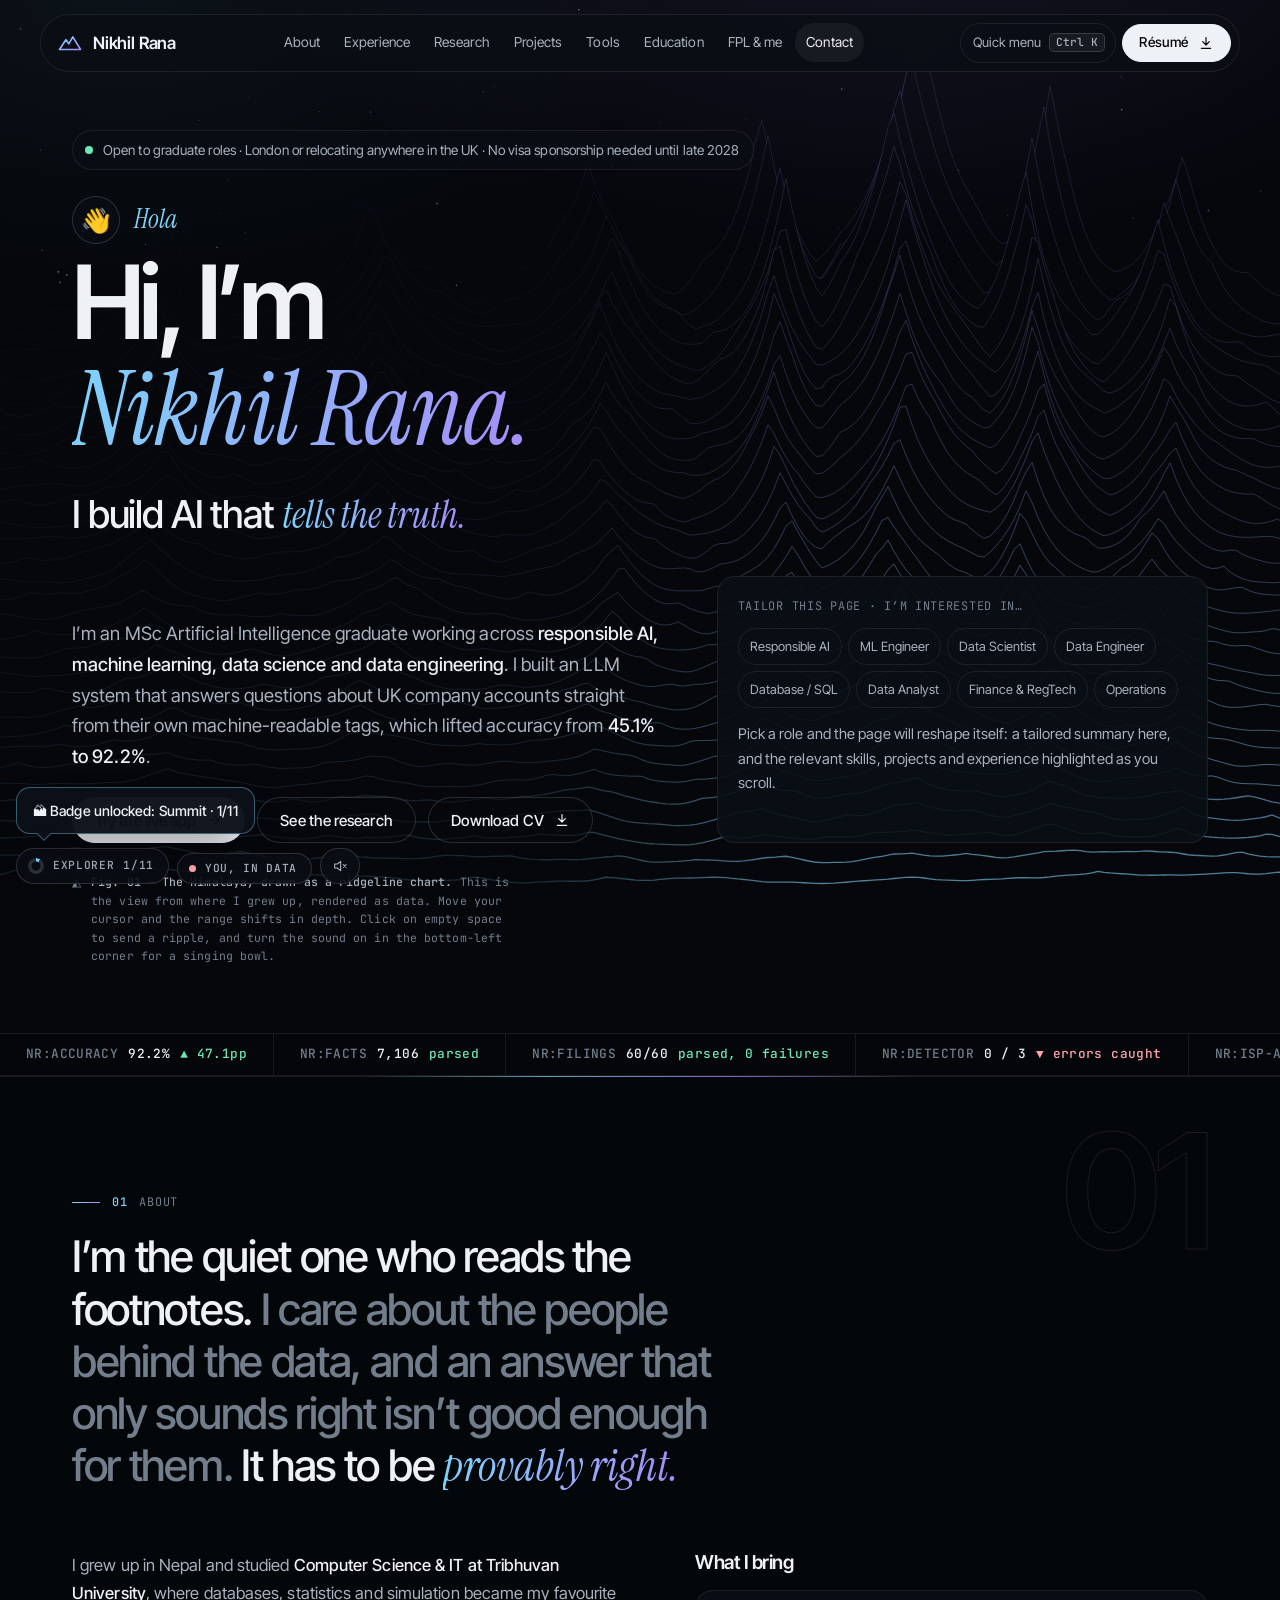
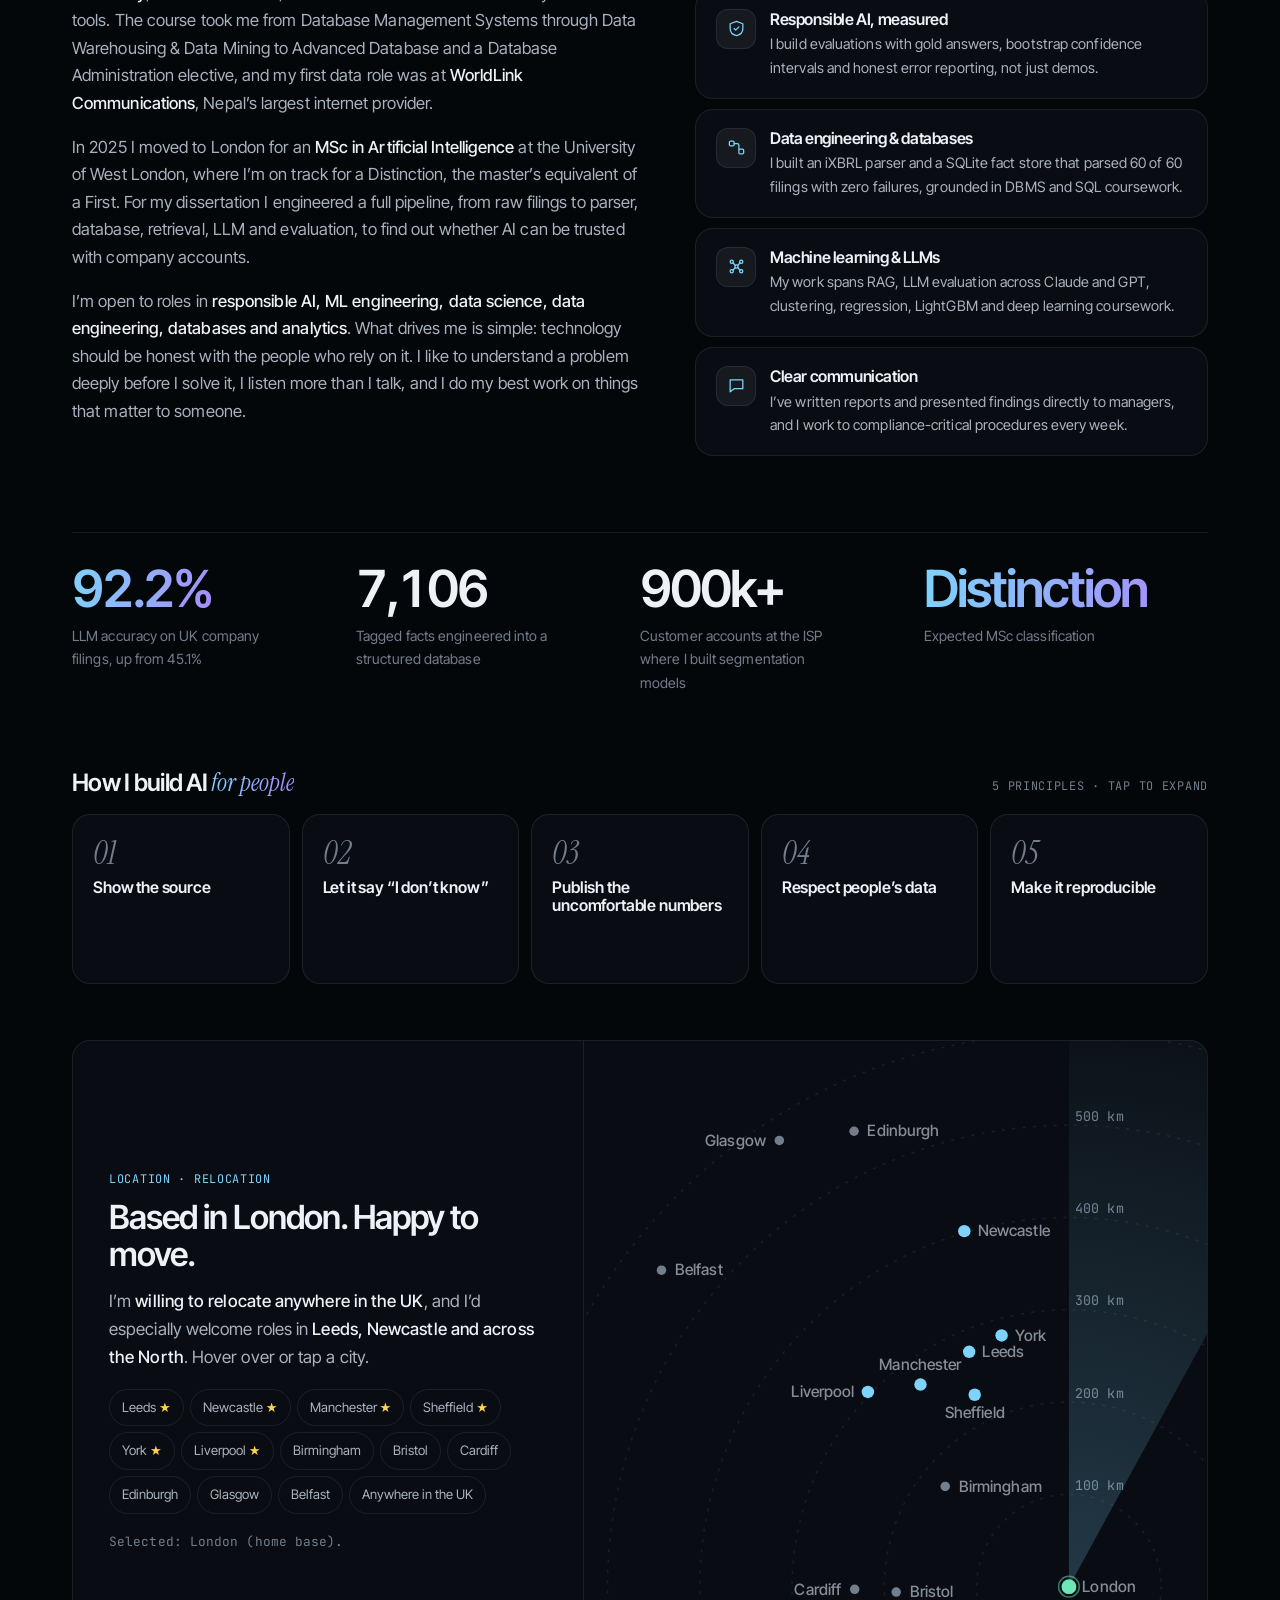
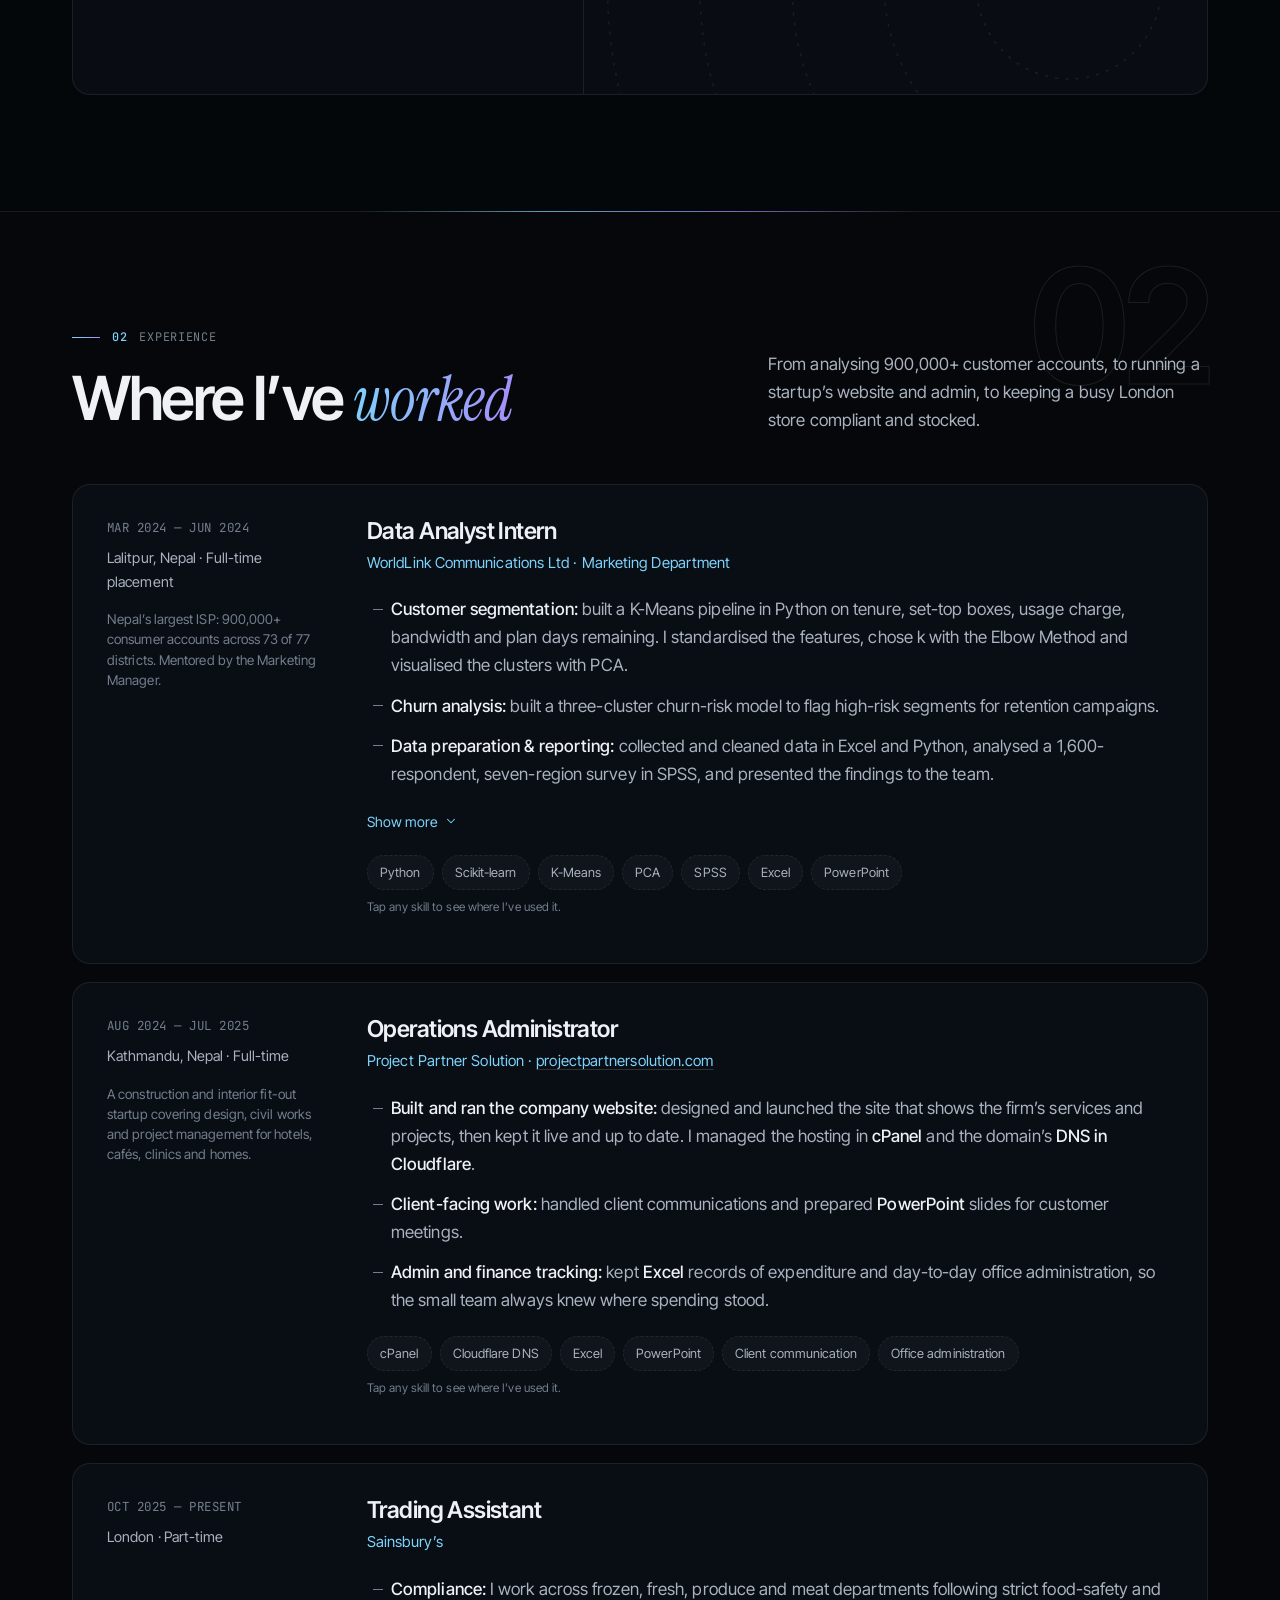
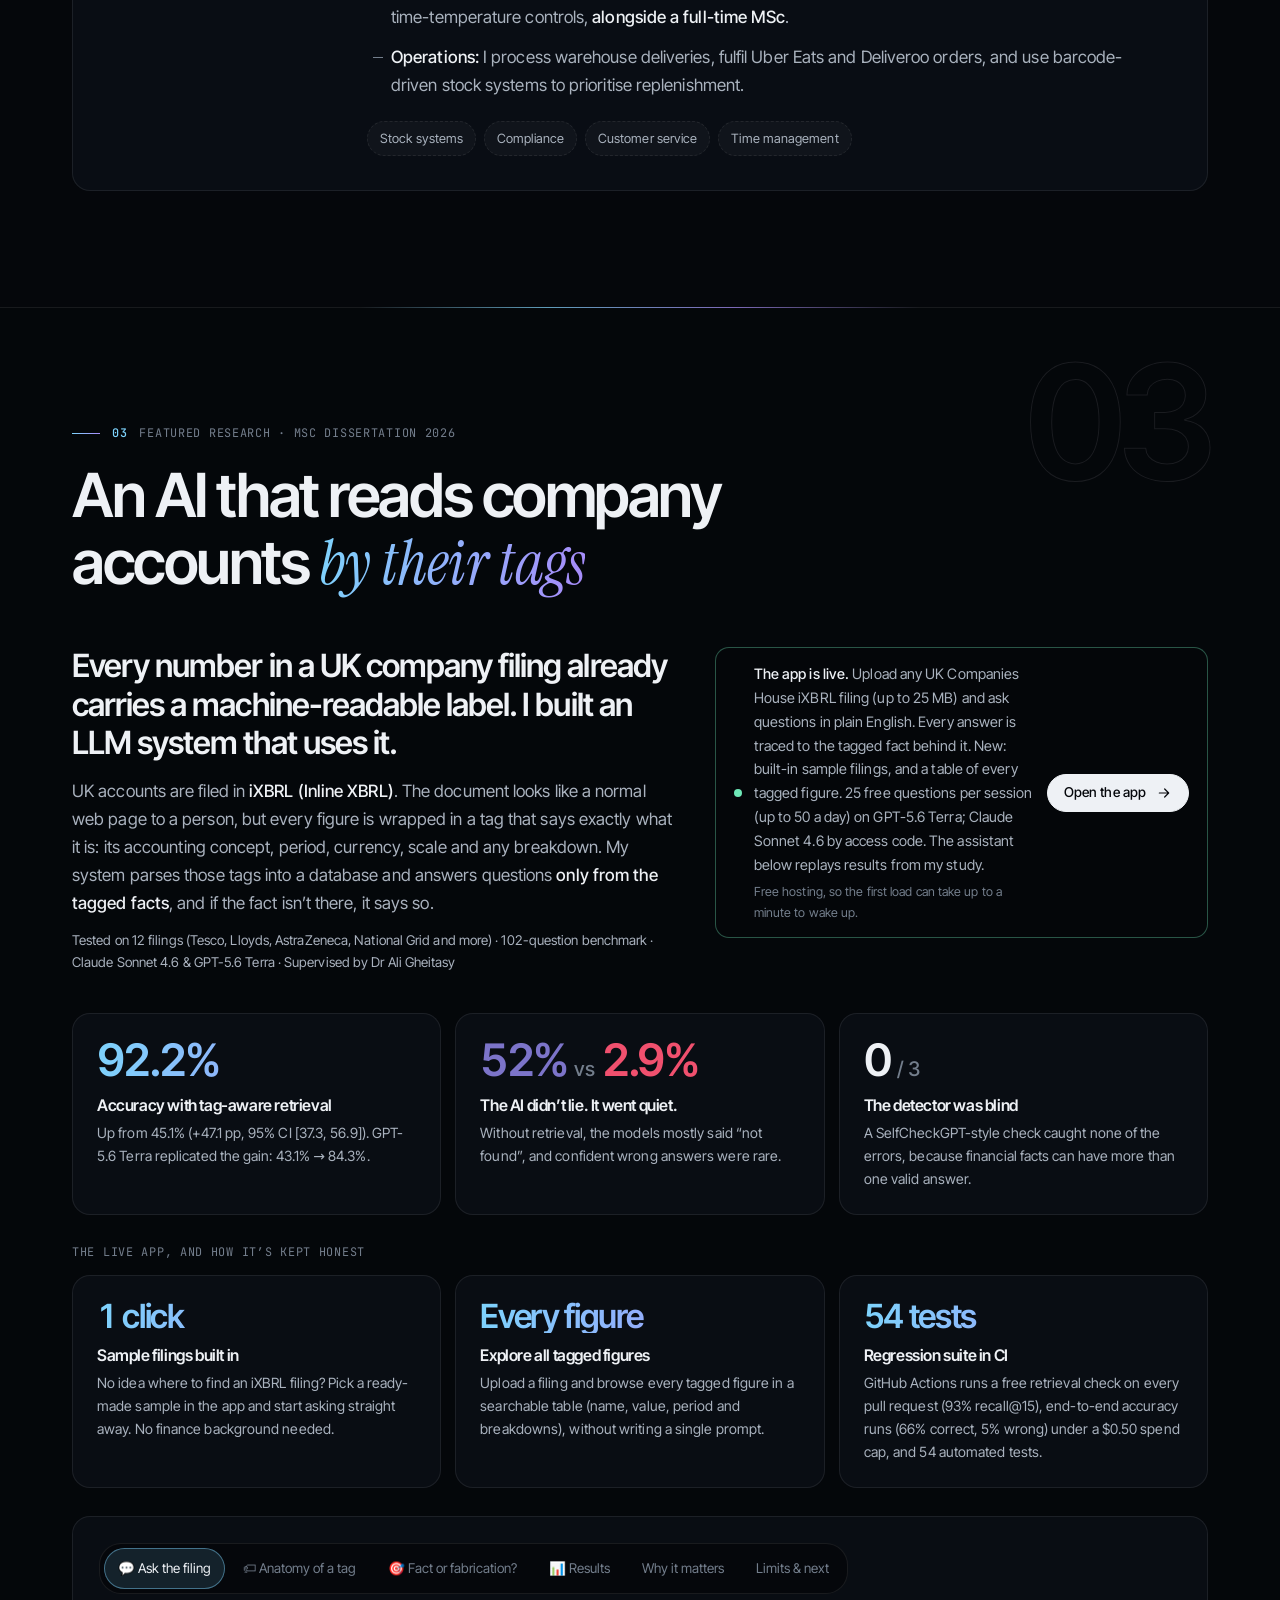
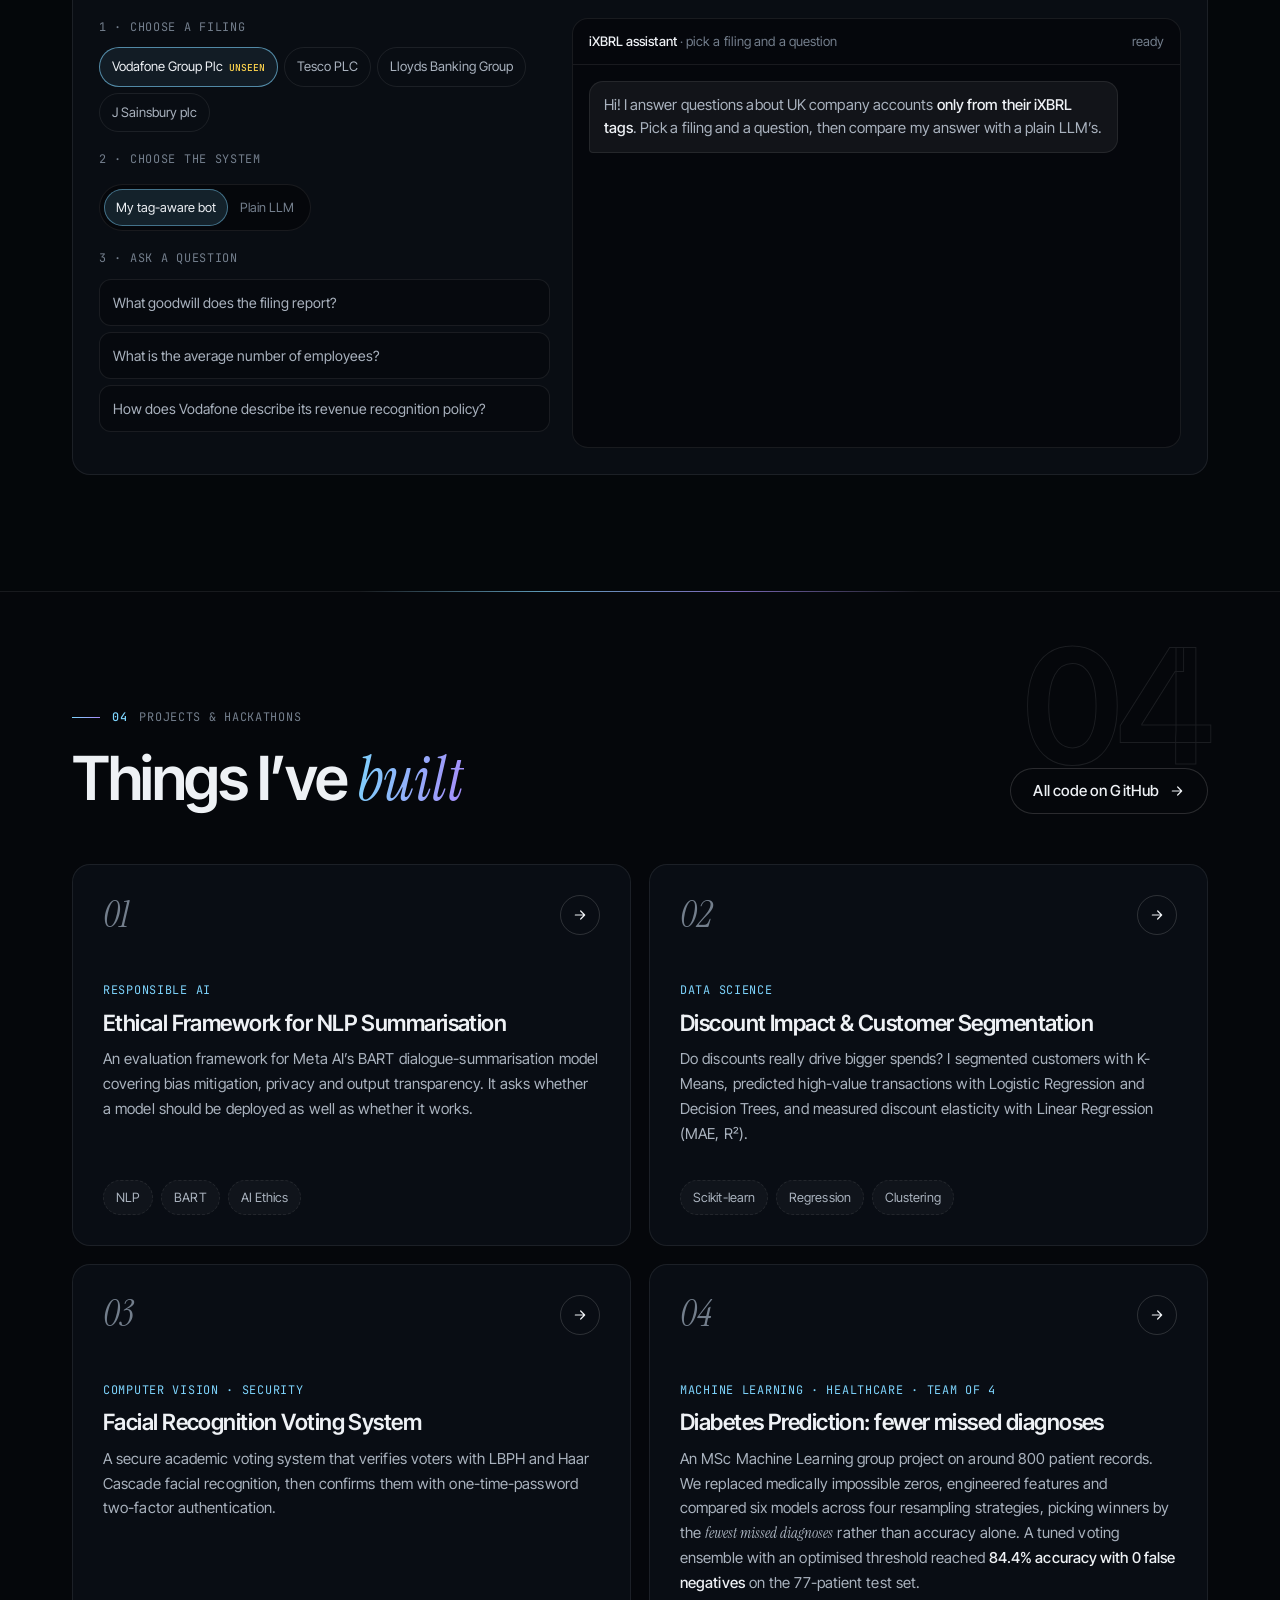
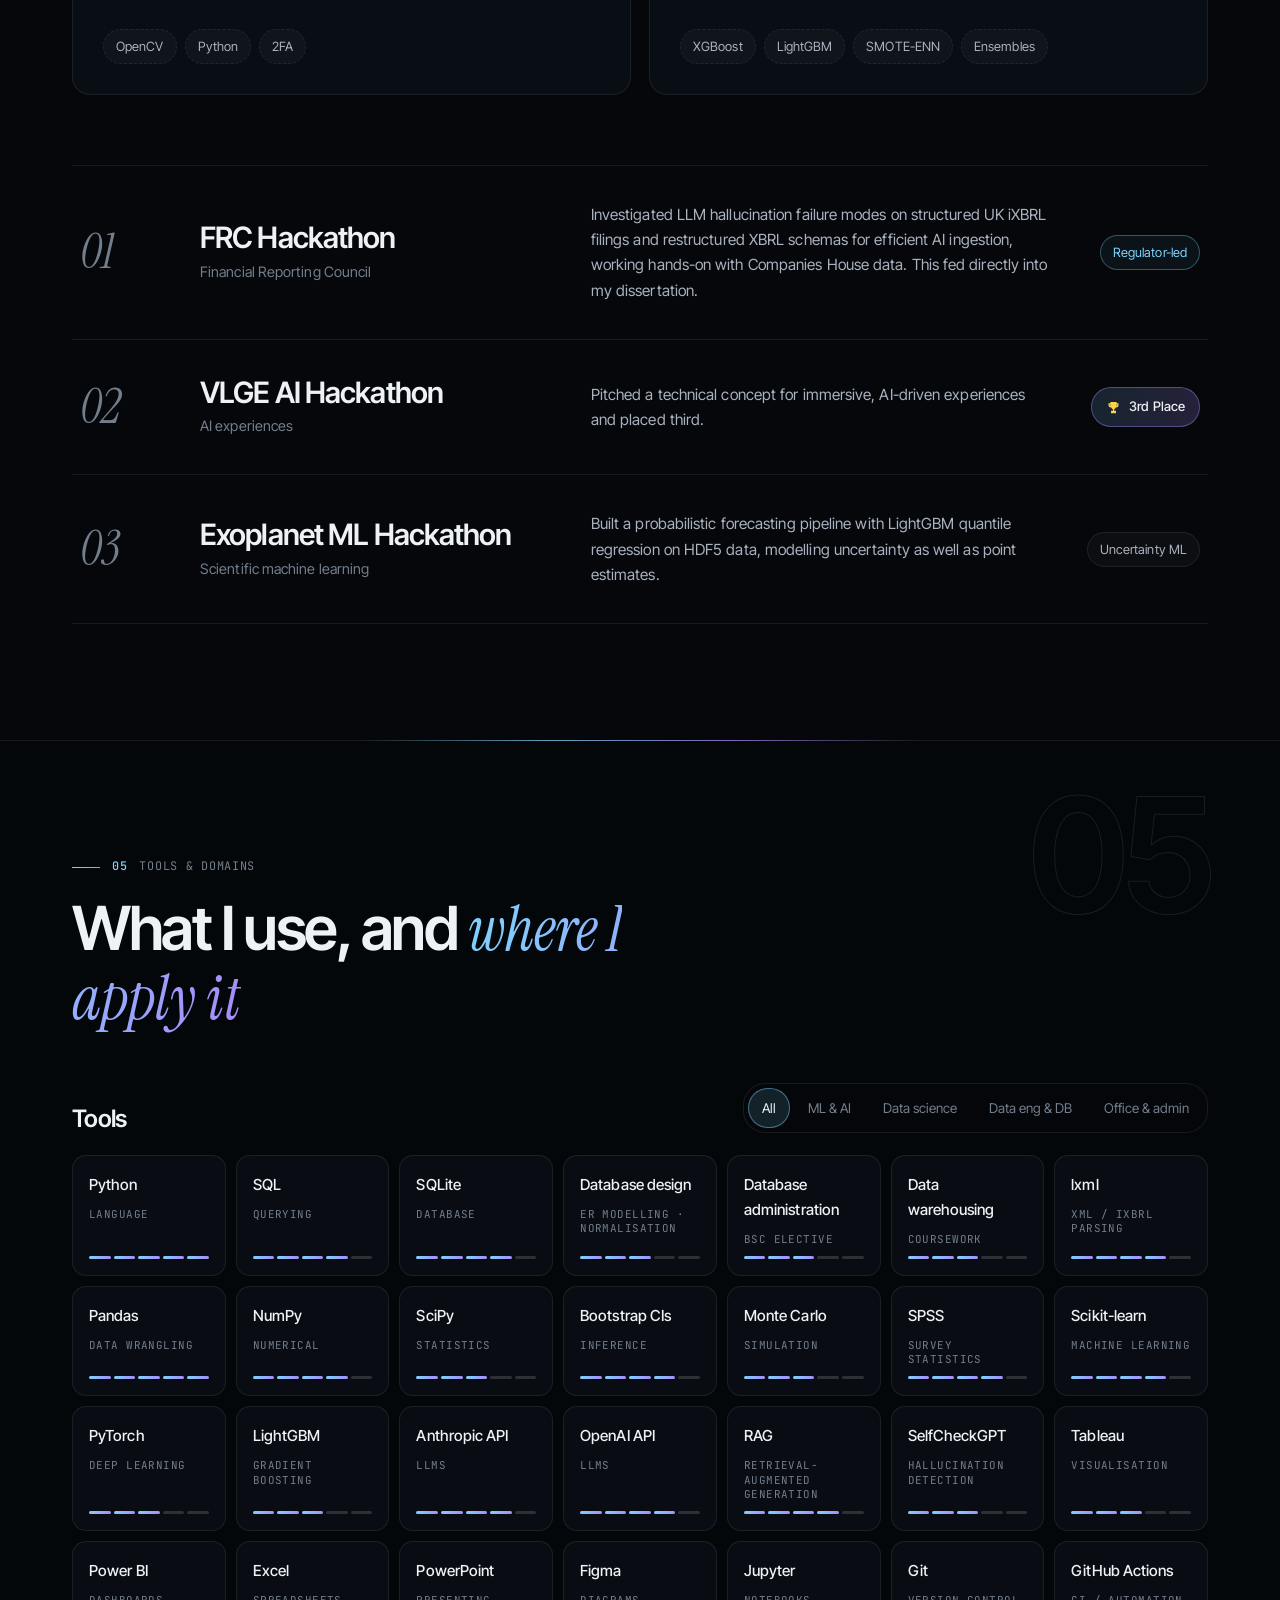
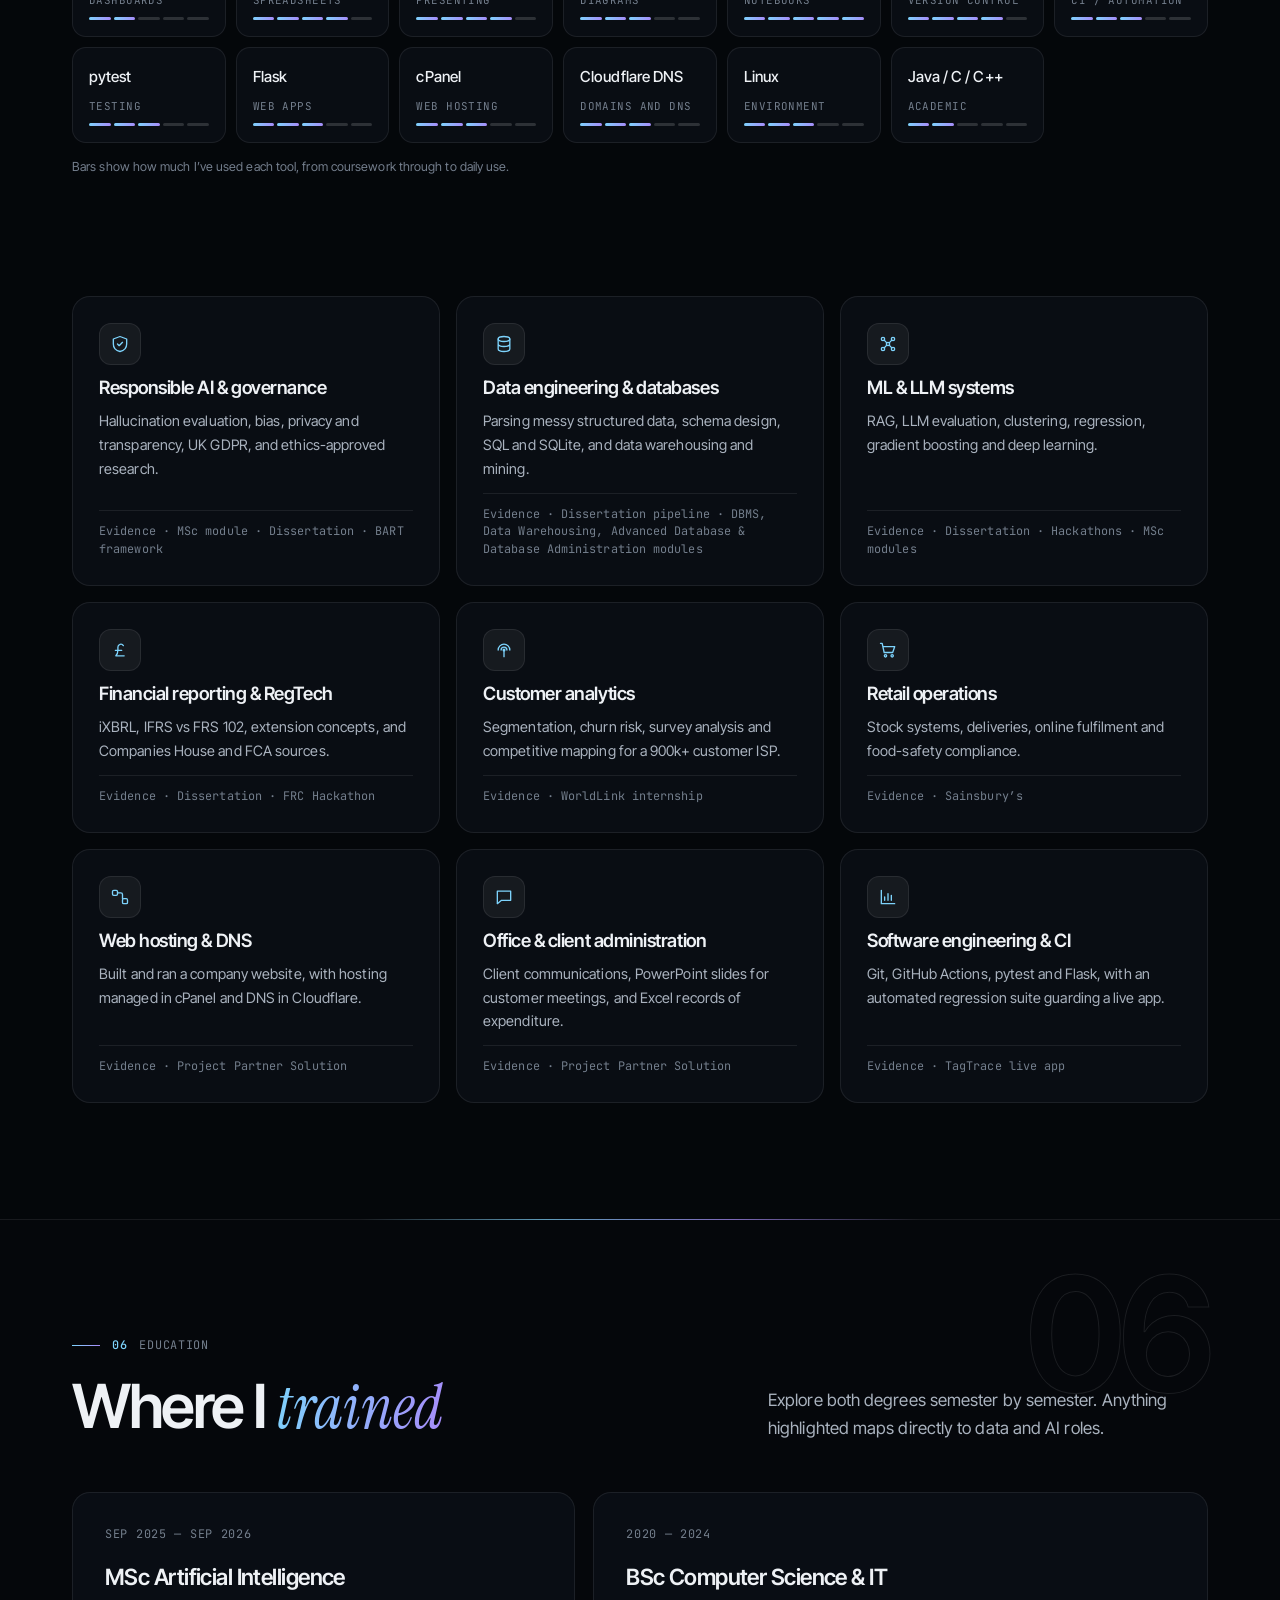
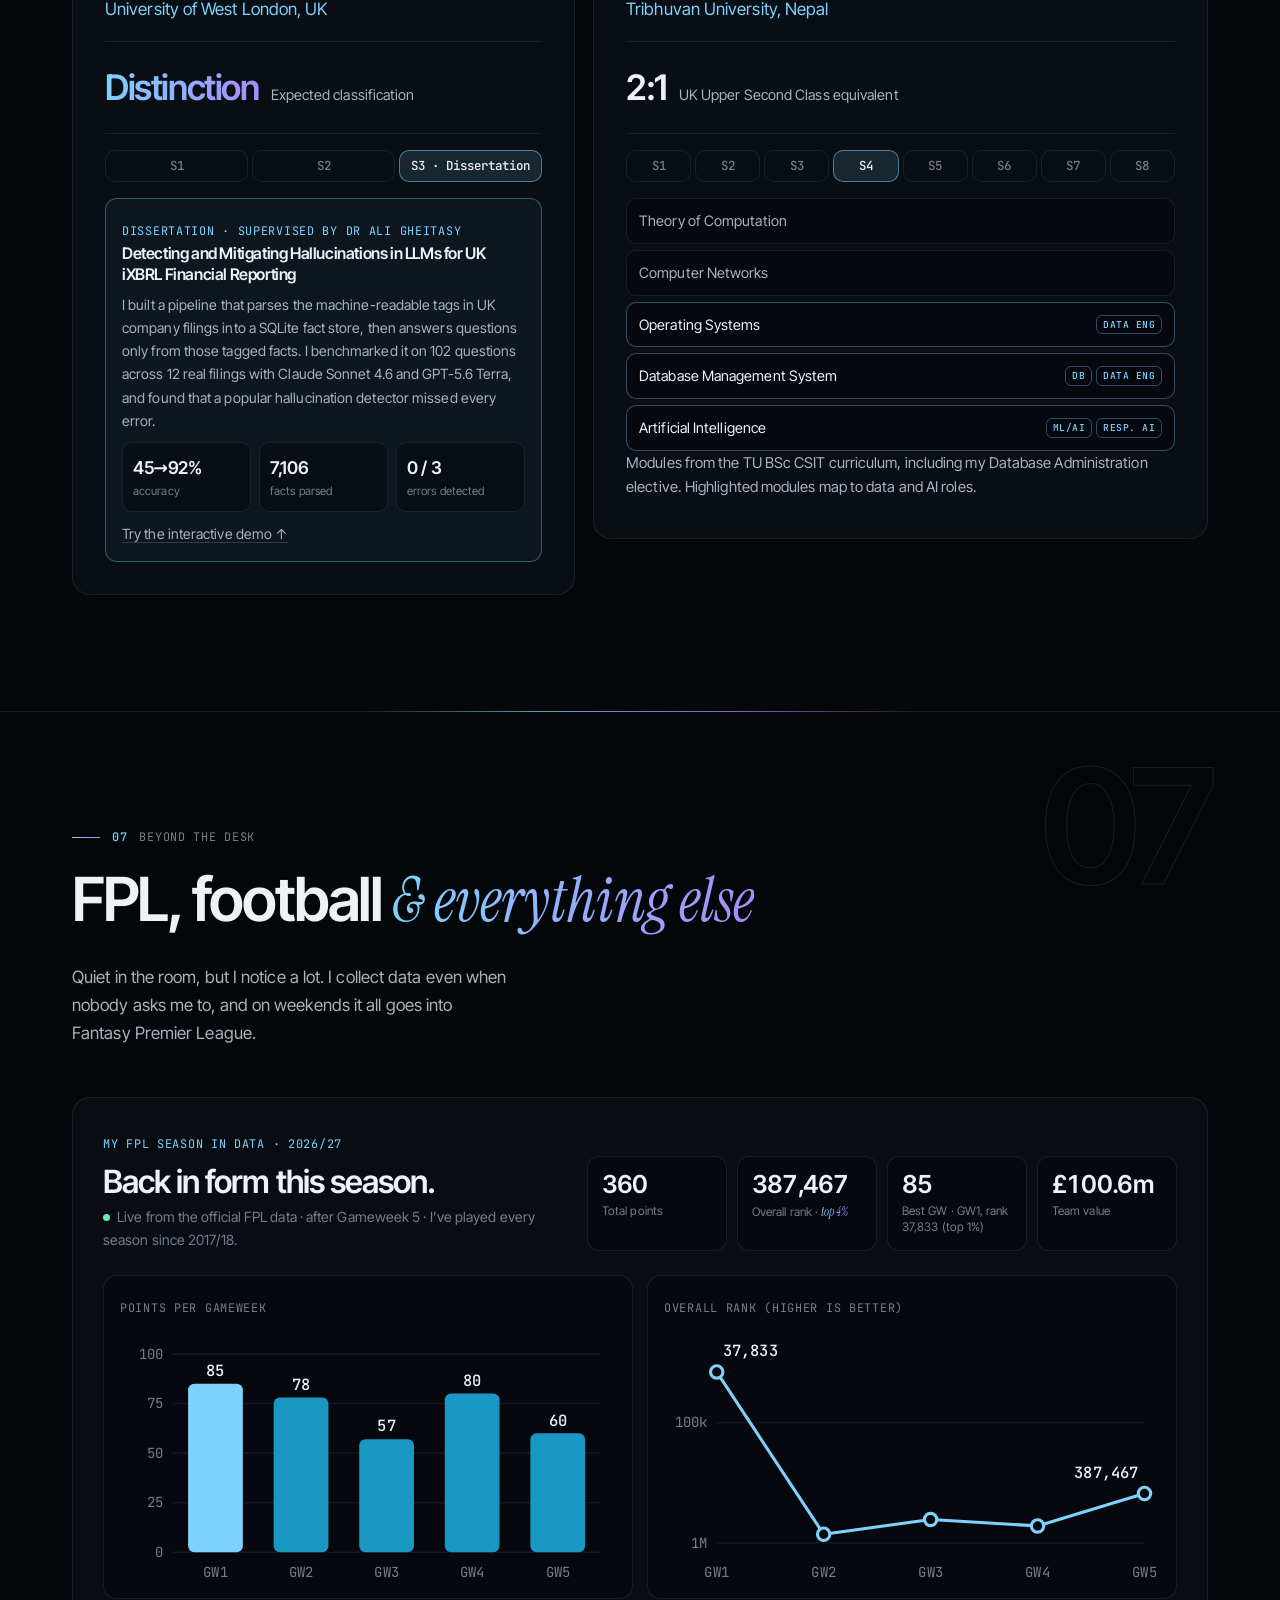
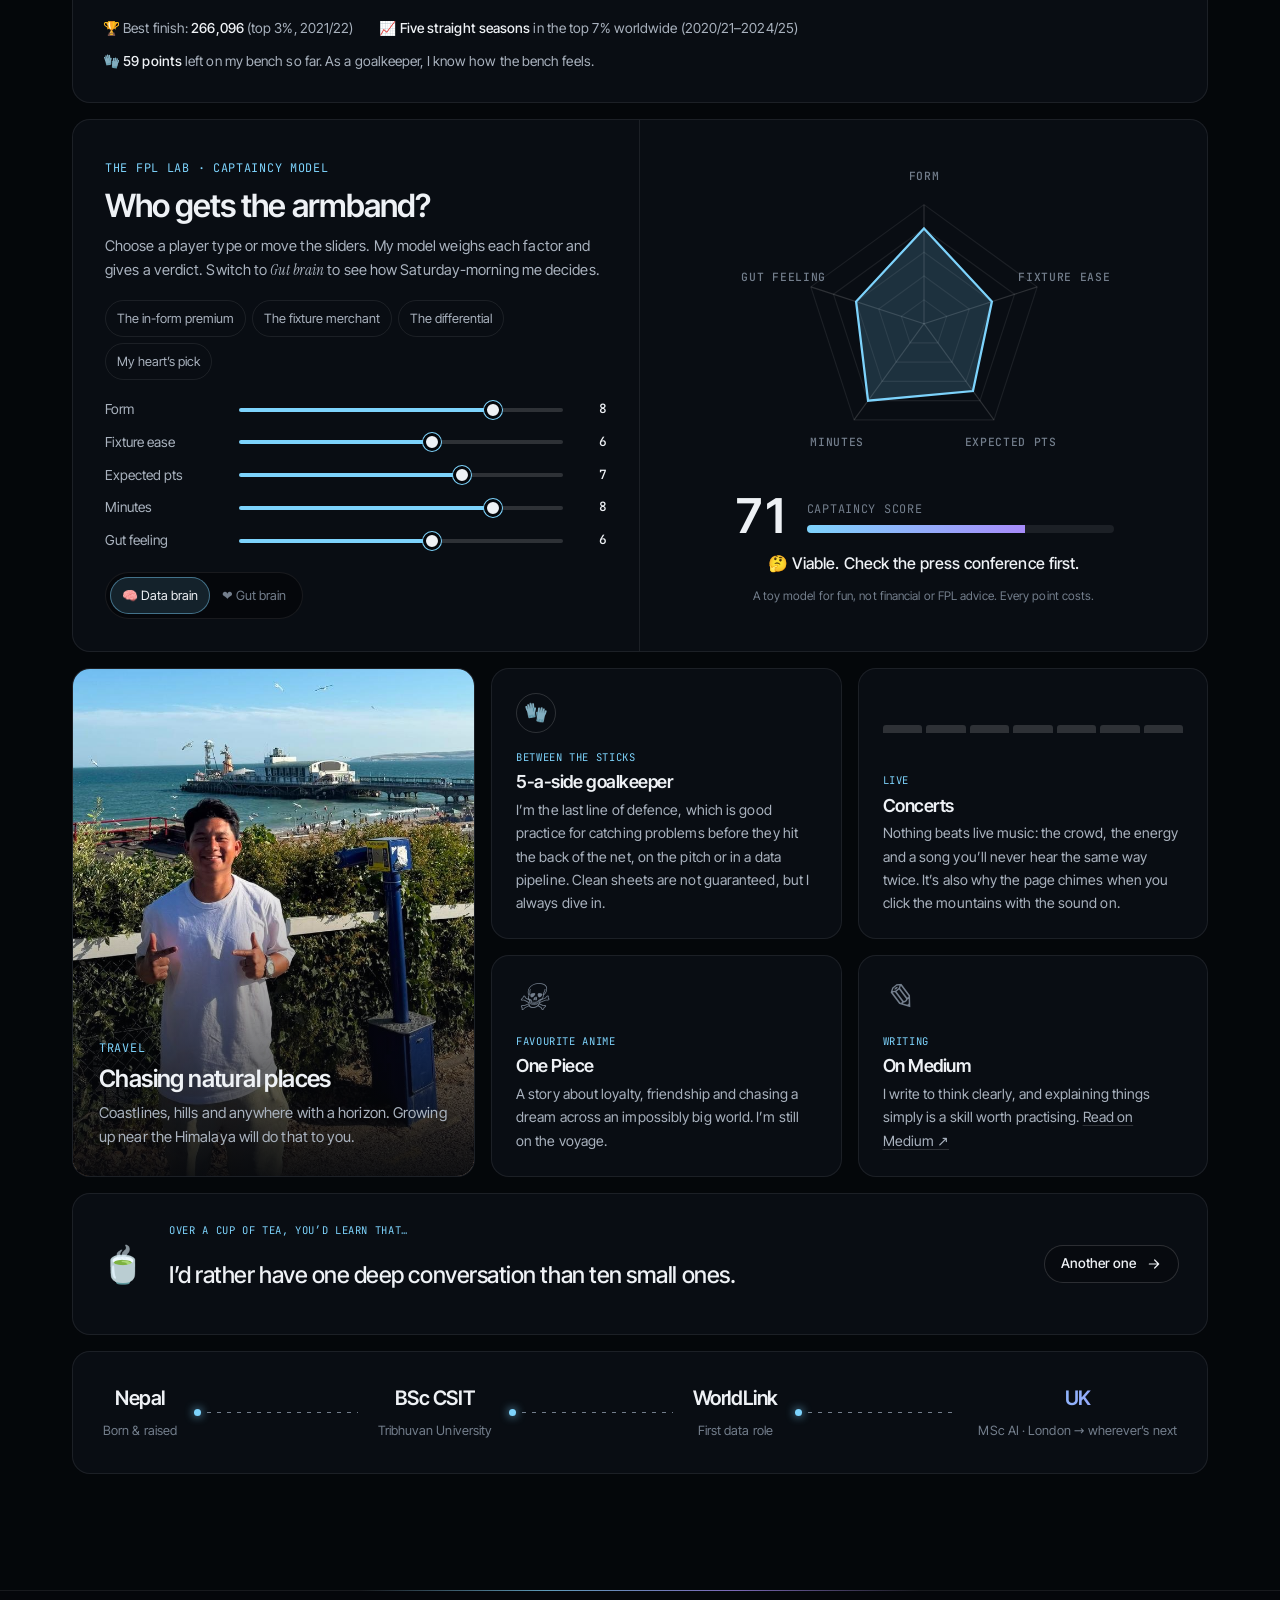
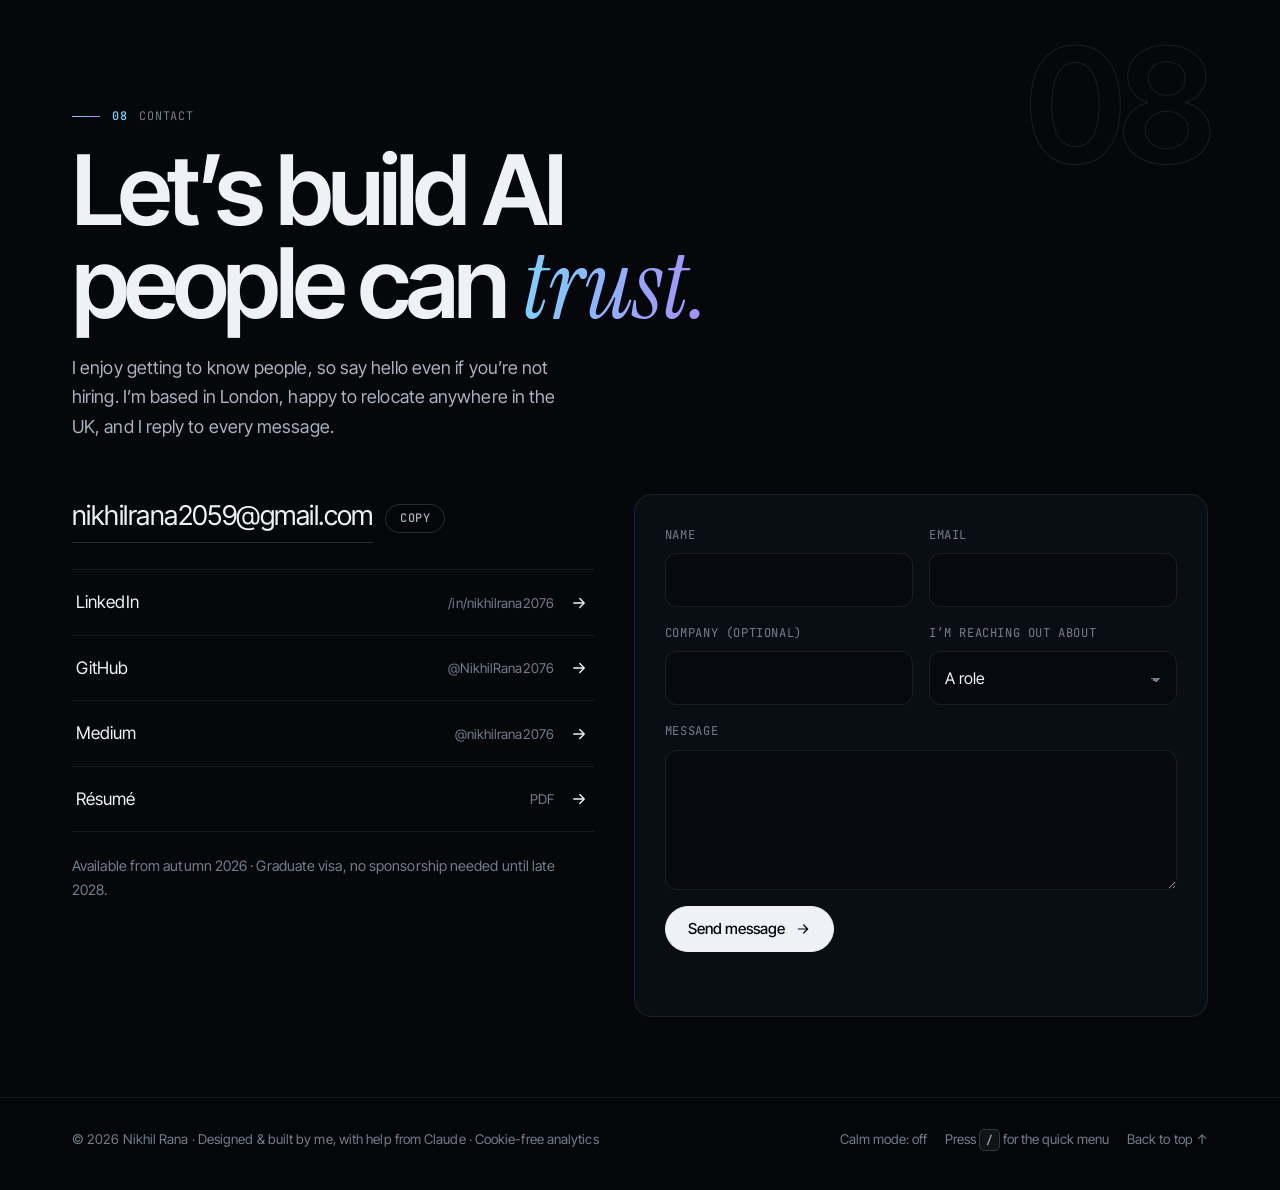
==== commit 5744c583: "updated in index and cv" ====
--- a/index.html
+++ b/index.html
@@ -1141,14 +1141,14 @@
         <p>An evaluation framework for Meta AI’s BART dialogue-summarisation model covering bias mitigation, privacy and output transparency. It asks whether a model should be deployed as well as whether it works.</p>
         <div class="tags"><span class="tag">NLP</span><span class="tag">BART</span><span class="tag">AI Ethics</span></div>
       </a>
-      <a class="proj glow reveal d1" data-r="ds ml da" href="https://github.com/NikhilRana2076" target="_blank" rel="noopener" data-cursor="Code" data-umami-event="project" data-umami-event-name="discount-impact">
+      <a class="proj glow reveal d1" data-r="ds ml da" href="https://github.com/NikhilRana2076/Impact_of_Discount_on_Customers" target="_blank" rel="noopener" data-cursor="Code" data-umami-event="project" data-umami-event-name="discount-impact">
         <div class="top"><span class="idx">02</span><span class="arrow"><svg><use href="#i-arrow"/></svg></span></div>
         <div class="kind mono">Data science</div>
         <h3>Discount Impact &amp; Customer Segmentation</h3>
         <p>Do discounts really drive bigger spends? I segmented customers with K-Means, predicted high-value transactions with Logistic Regression and Decision Trees, and measured discount elasticity with Linear Regression (MAE, R²).</p>
         <div class="tags"><span class="tag">Scikit-learn</span><span class="tag">Regression</span><span class="tag">Clustering</span></div>
       </a>
-      <a class="proj glow reveal d2" data-r="ml de" href="https://github.com/NikhilRana2076" target="_blank" rel="noopener" data-cursor="Code" data-umami-event="project" data-umami-event-name="face-voting">
+      <a class="proj glow reveal d2" data-r="ml de" href="https://github.com/NikhilRana2076/FRVSO" target="_blank" rel="noopener" data-cursor="Code" data-umami-event="project" data-umami-event-name="face-voting">
         <div class="top"><span class="idx">03</span><span class="arrow"><svg><use href="#i-arrow"/></svg></span></div>
         <div class="kind mono">Computer vision · Security</div>
         <h3>Facial Recognition Voting System</h3>
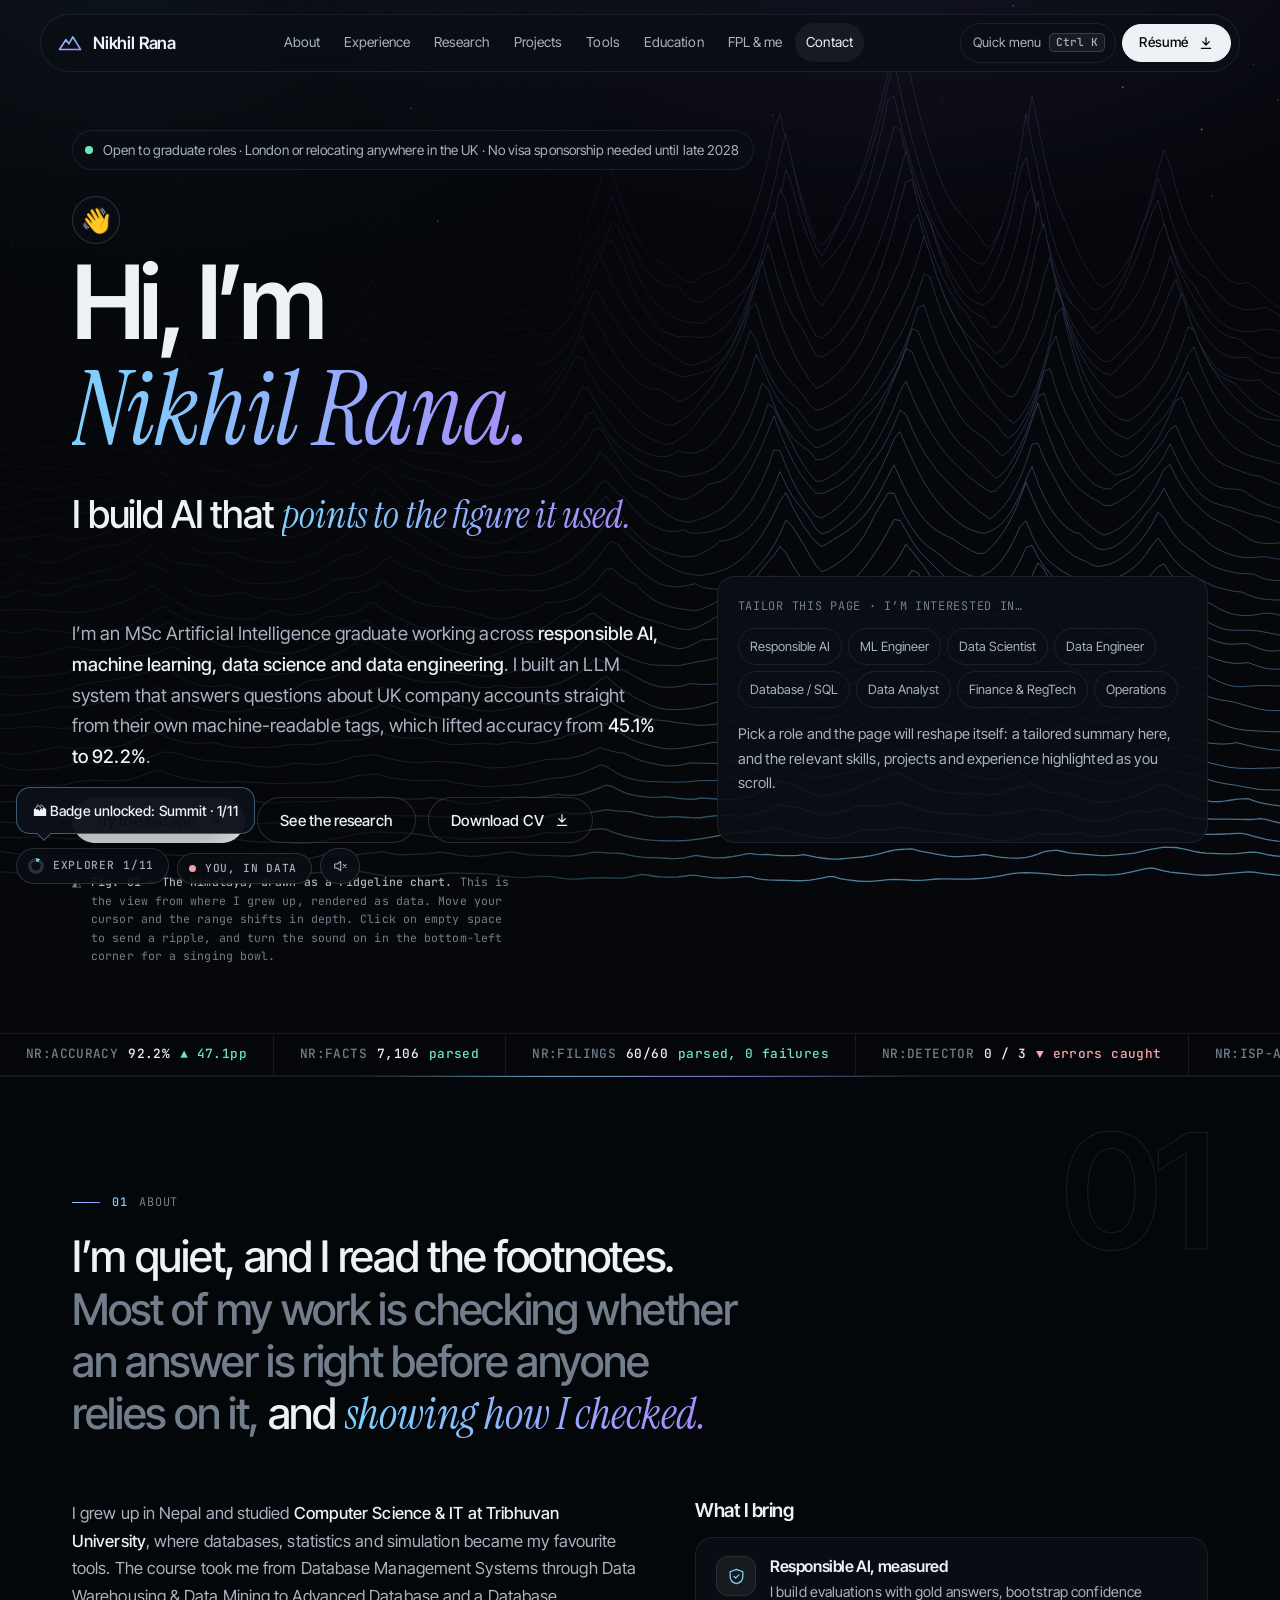
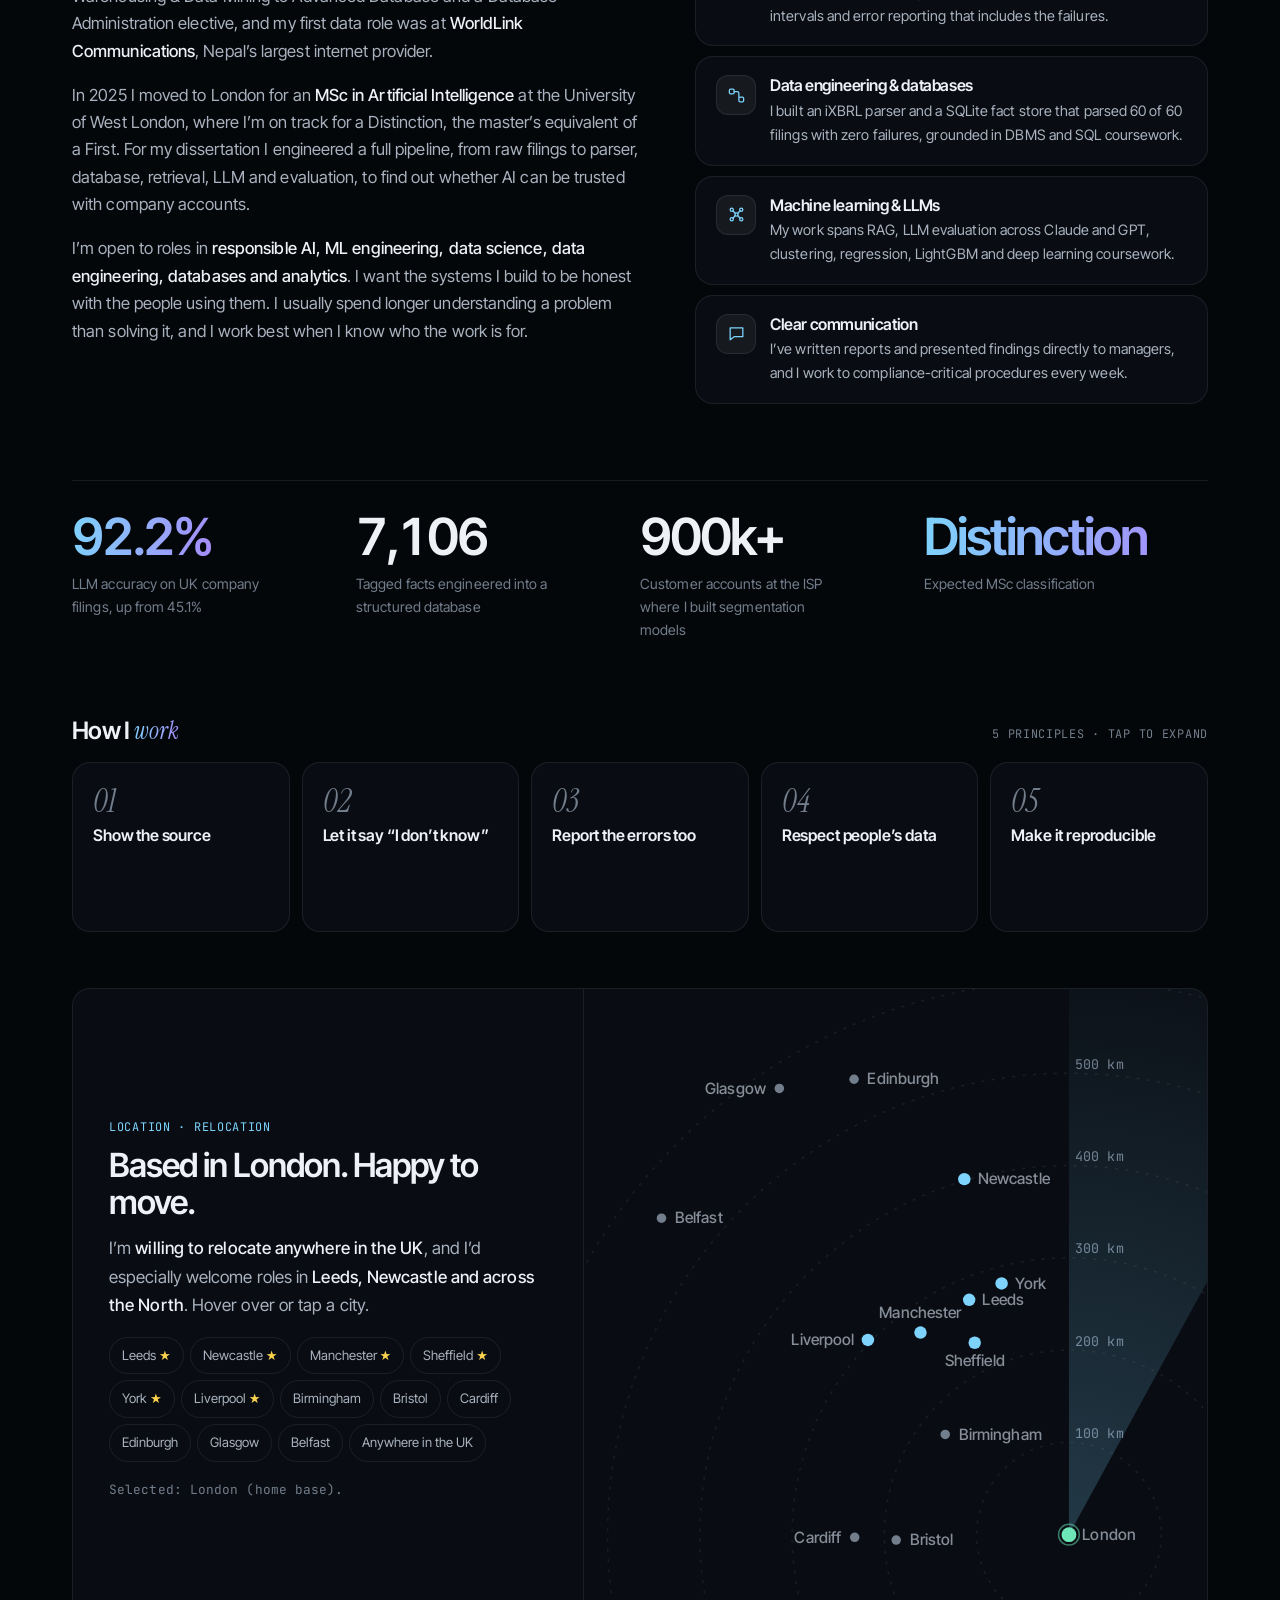
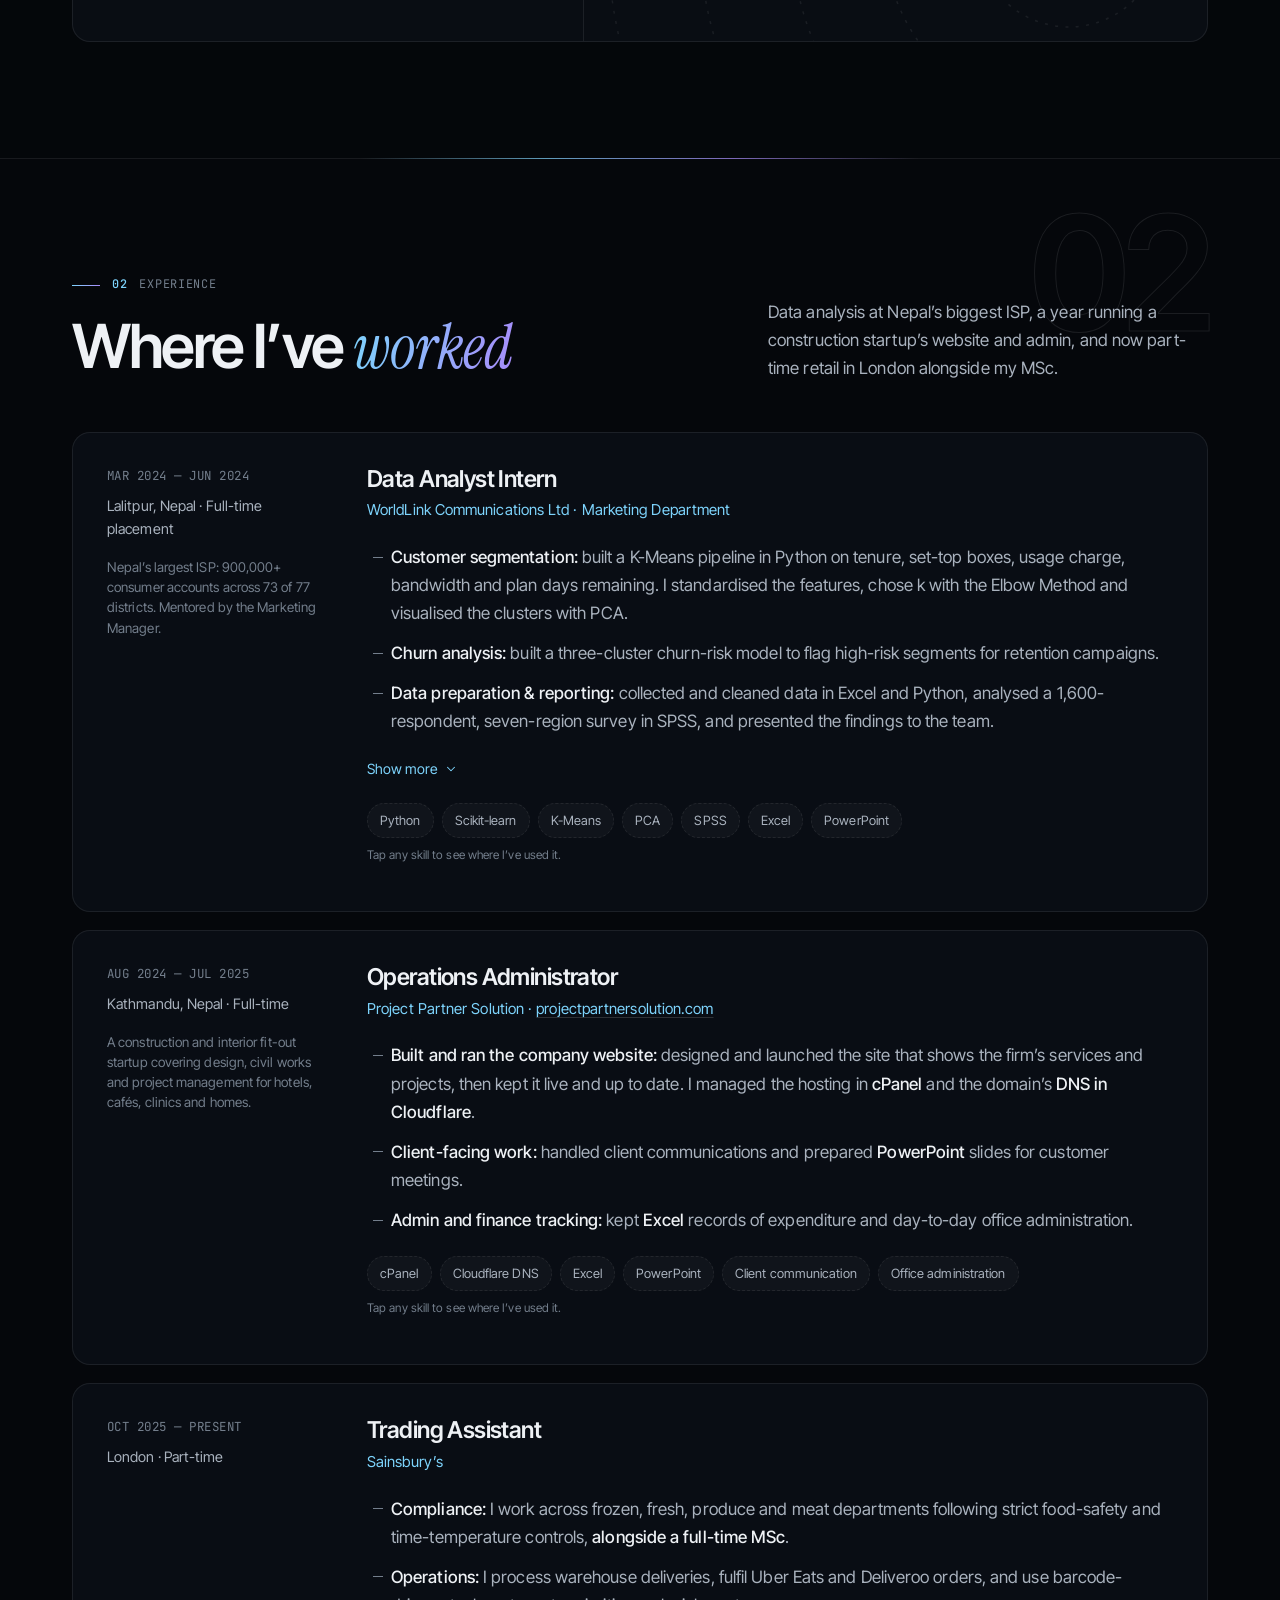
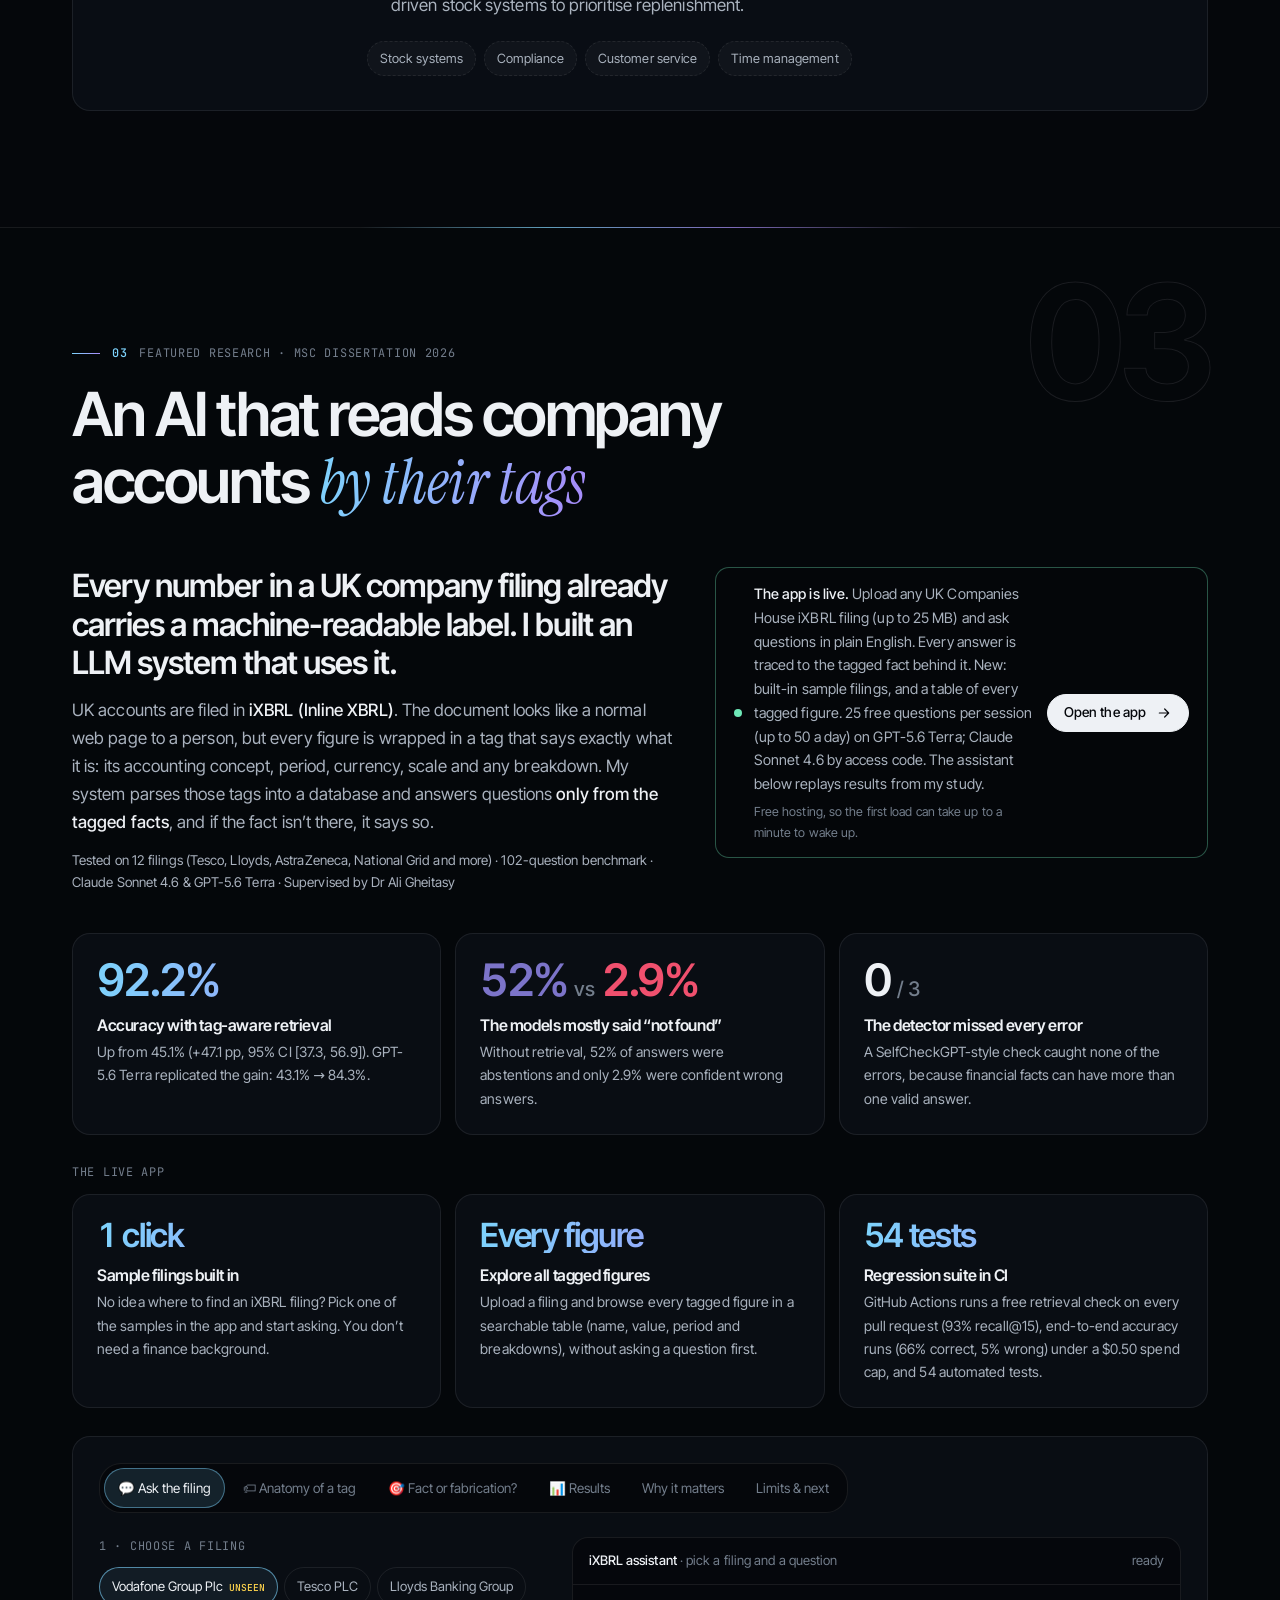
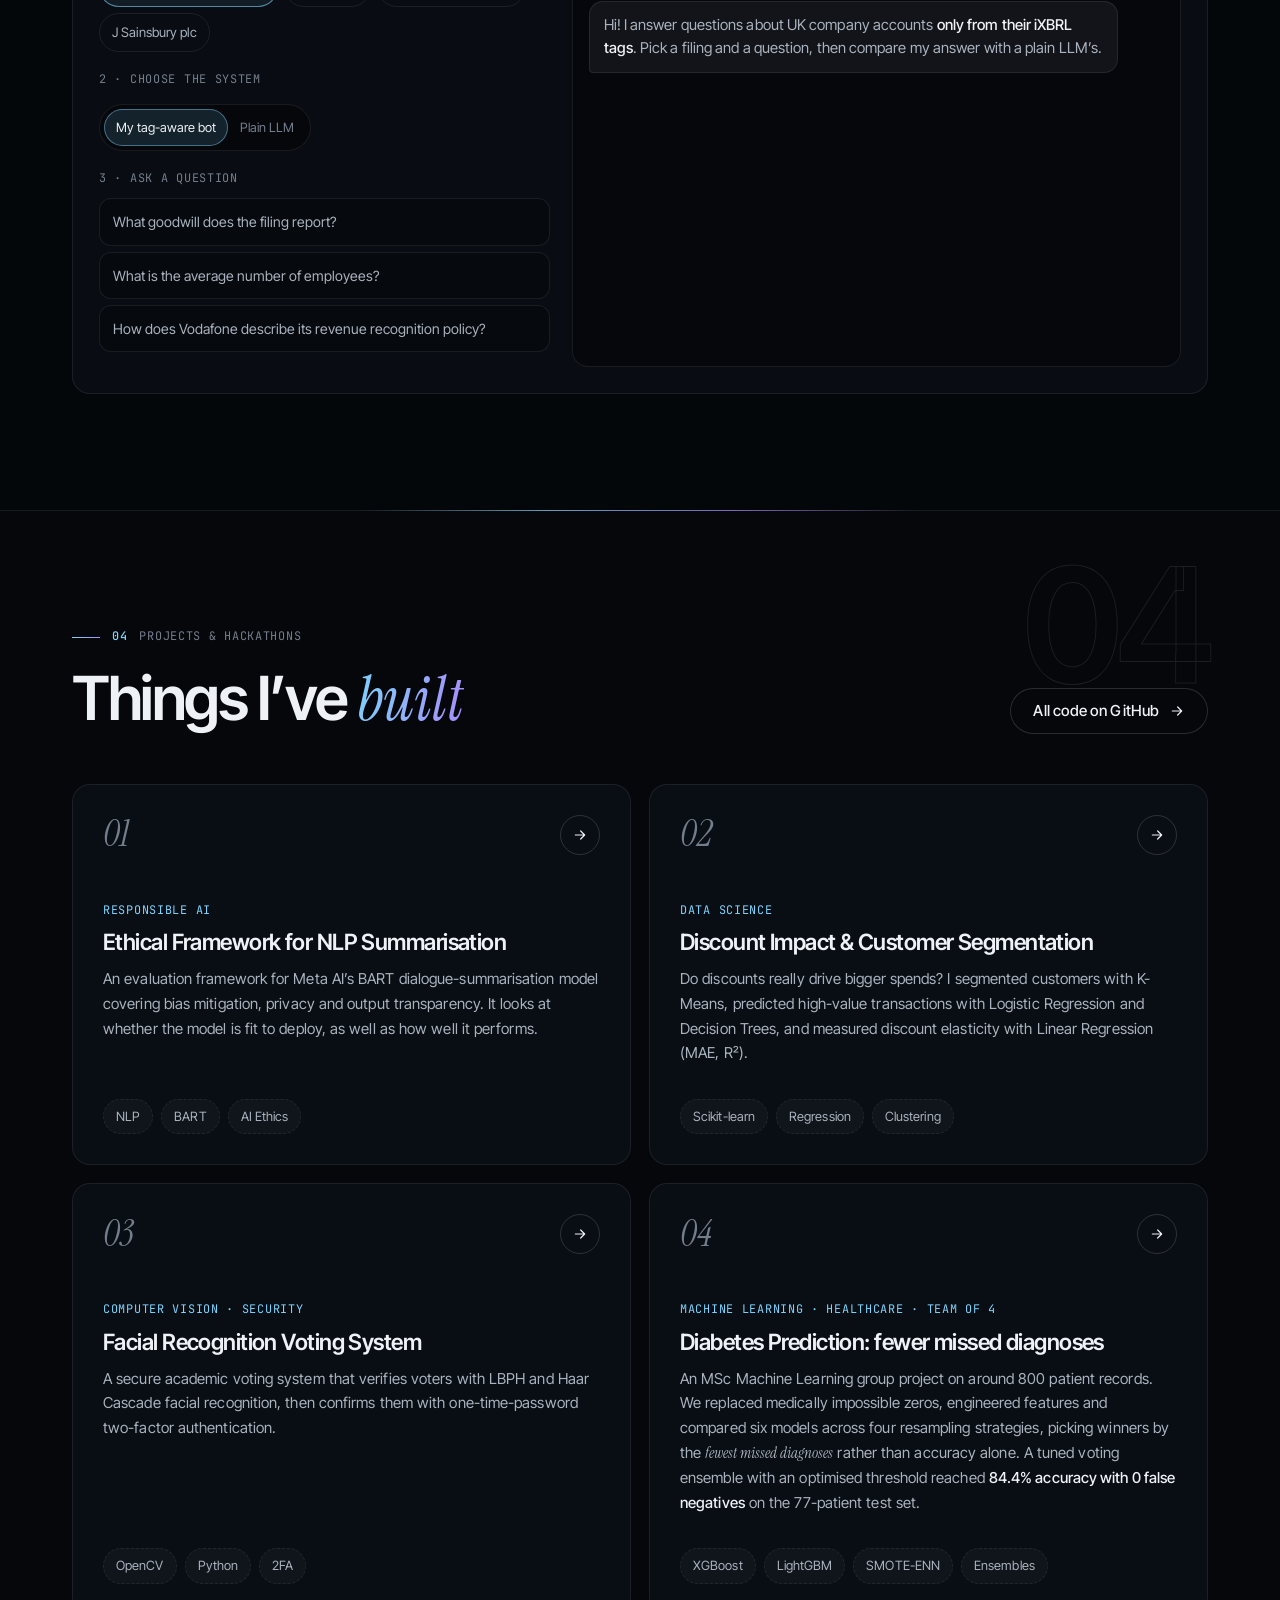
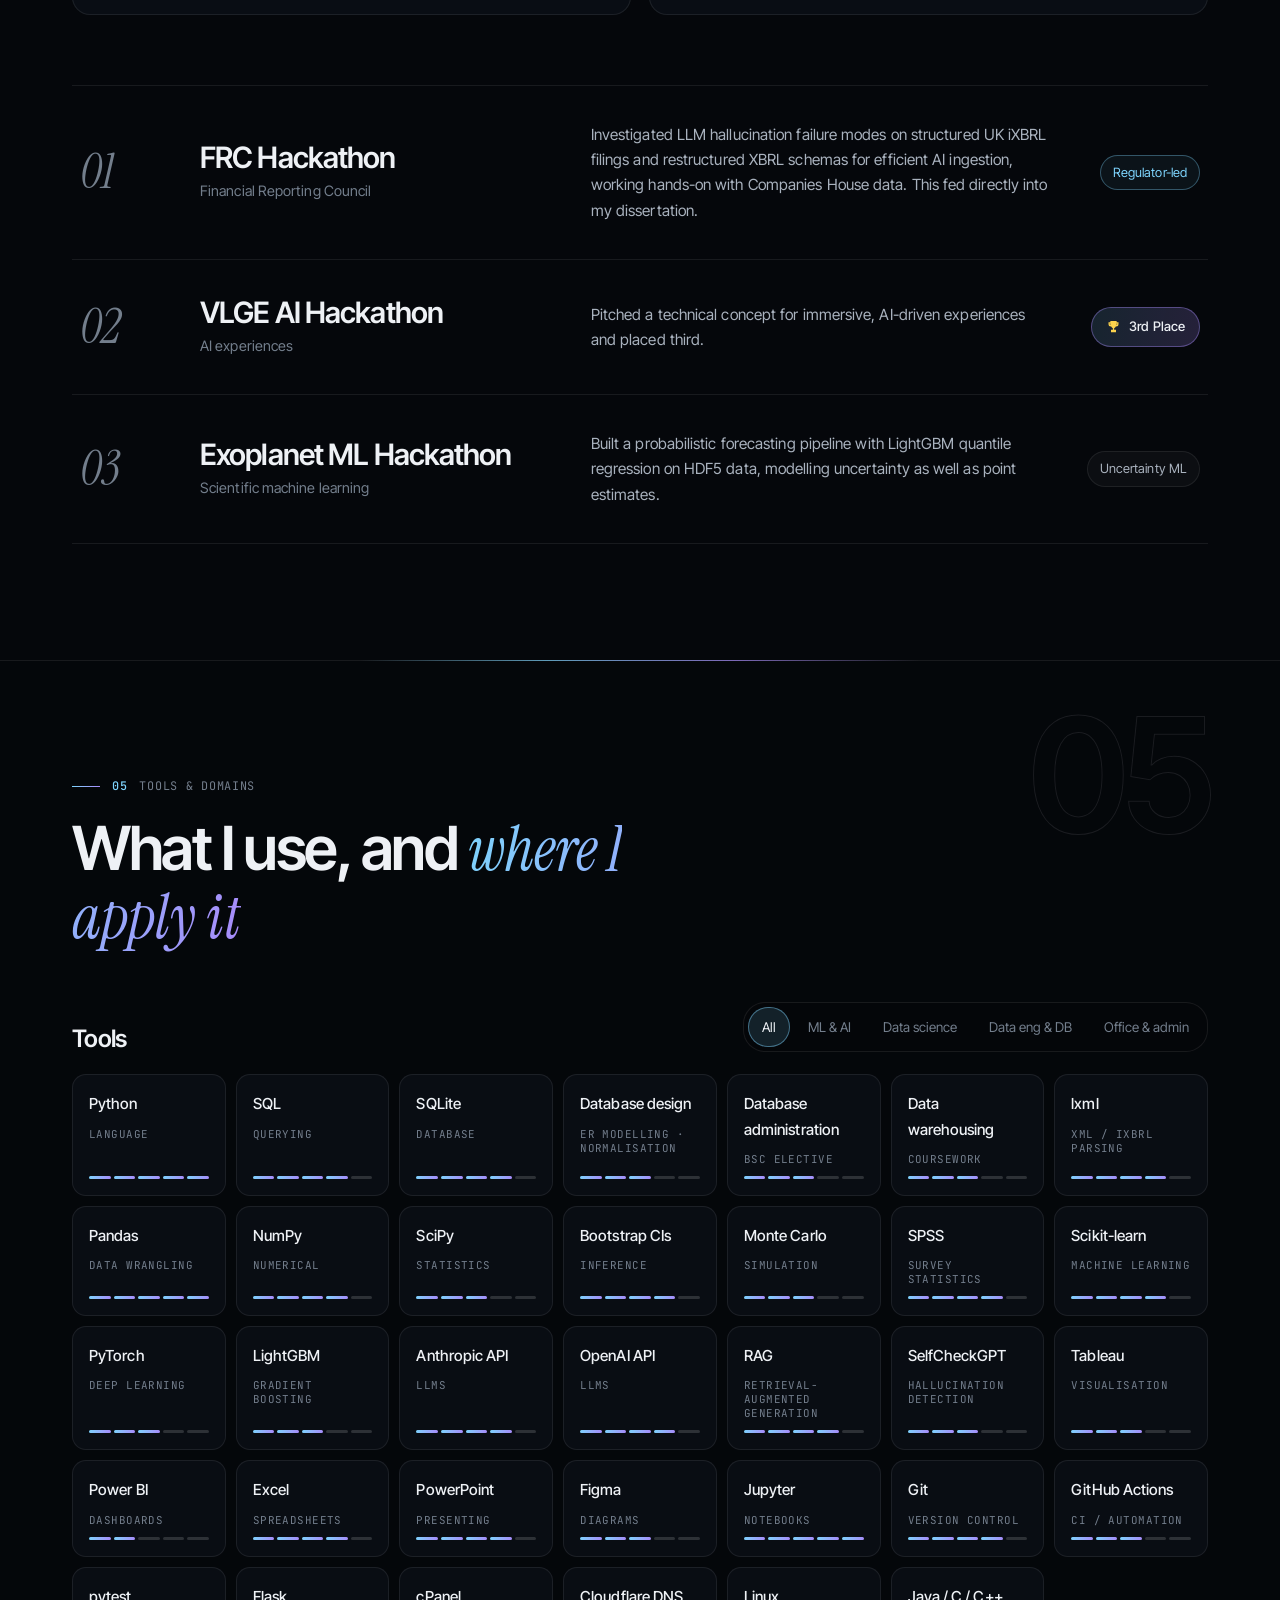
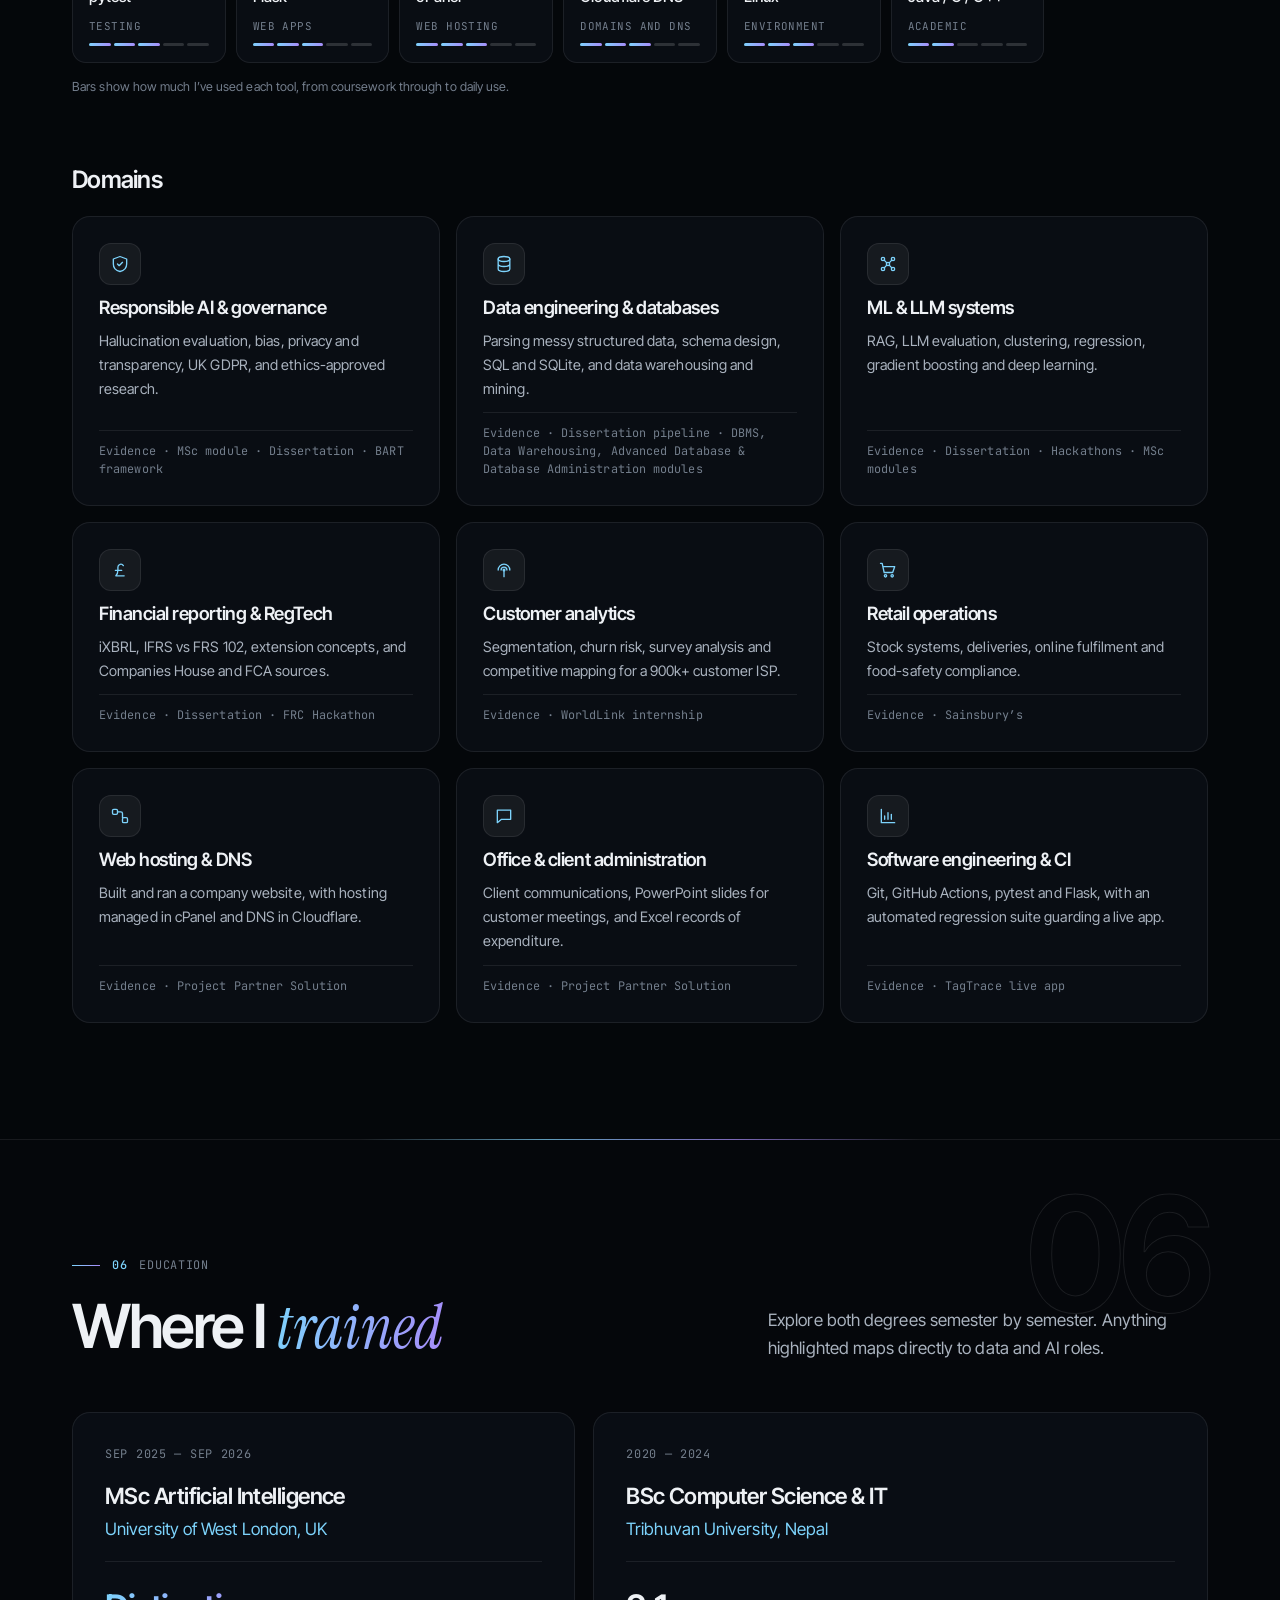
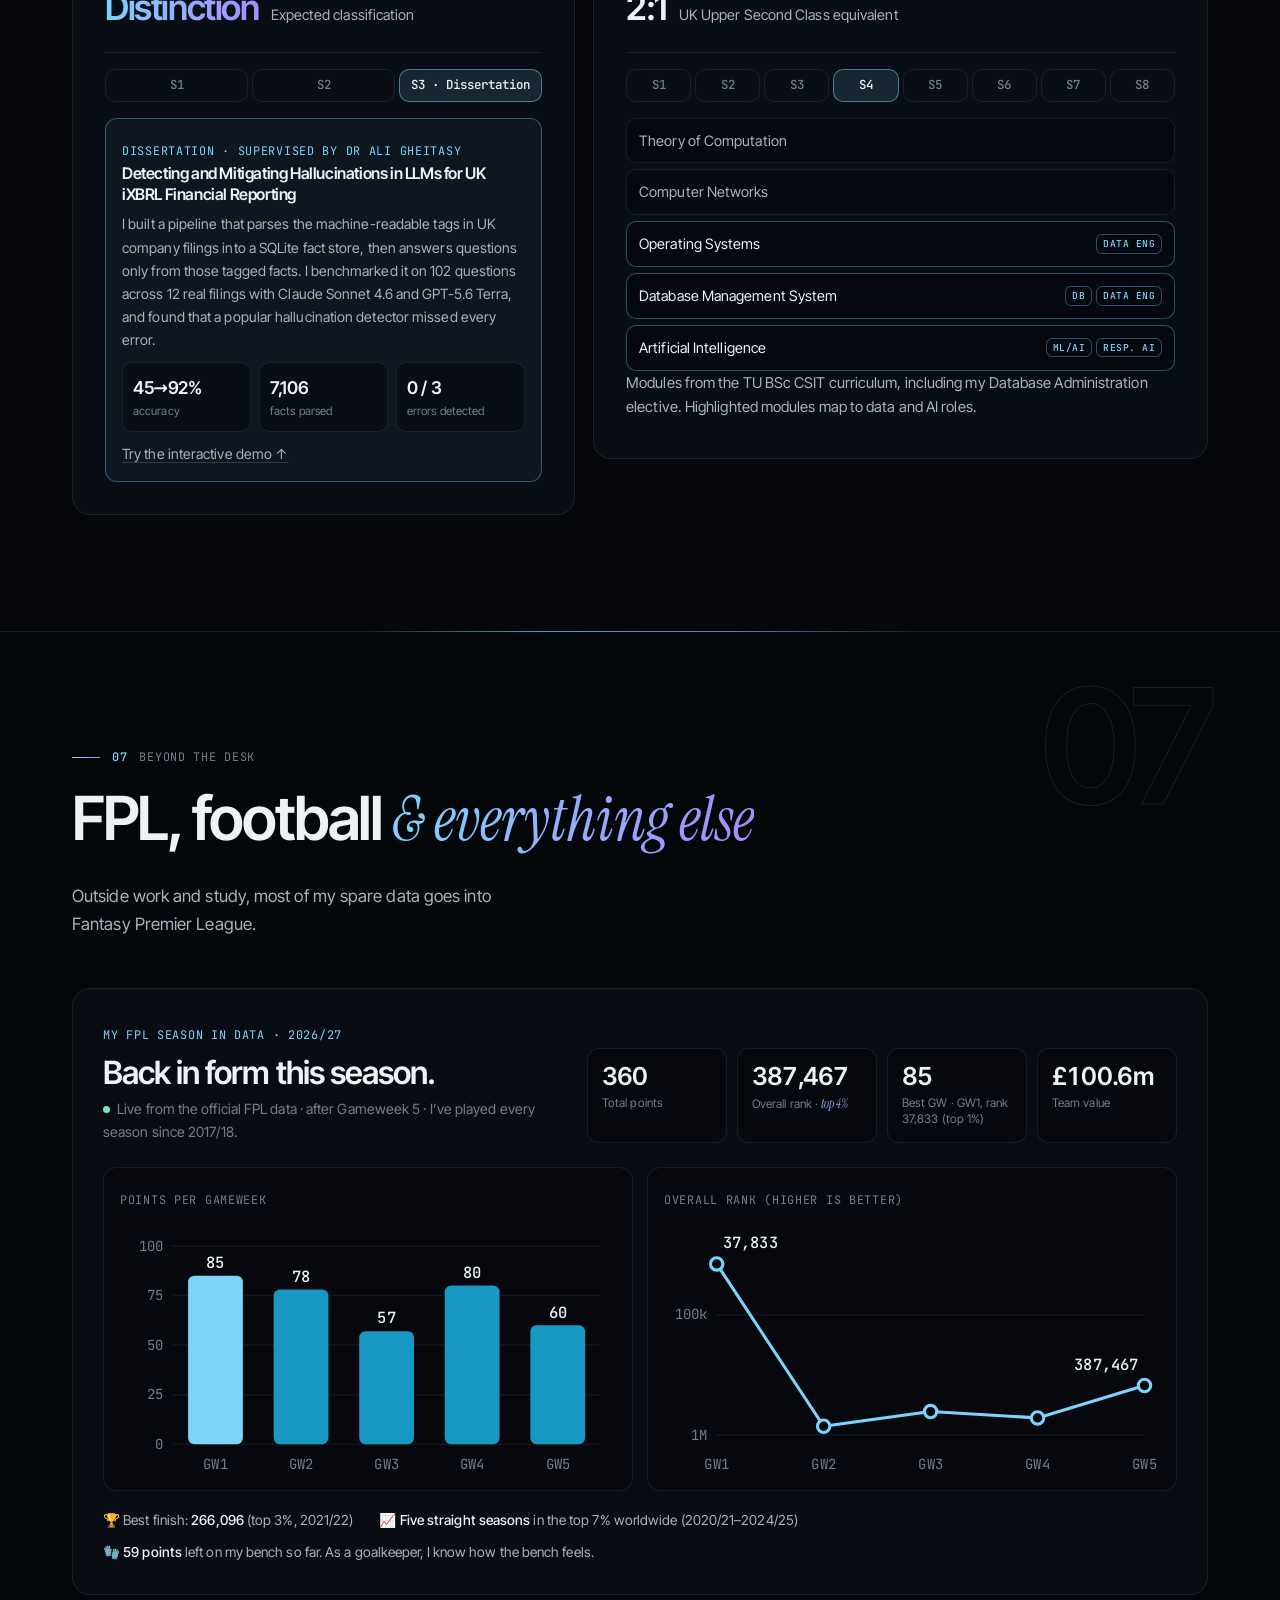
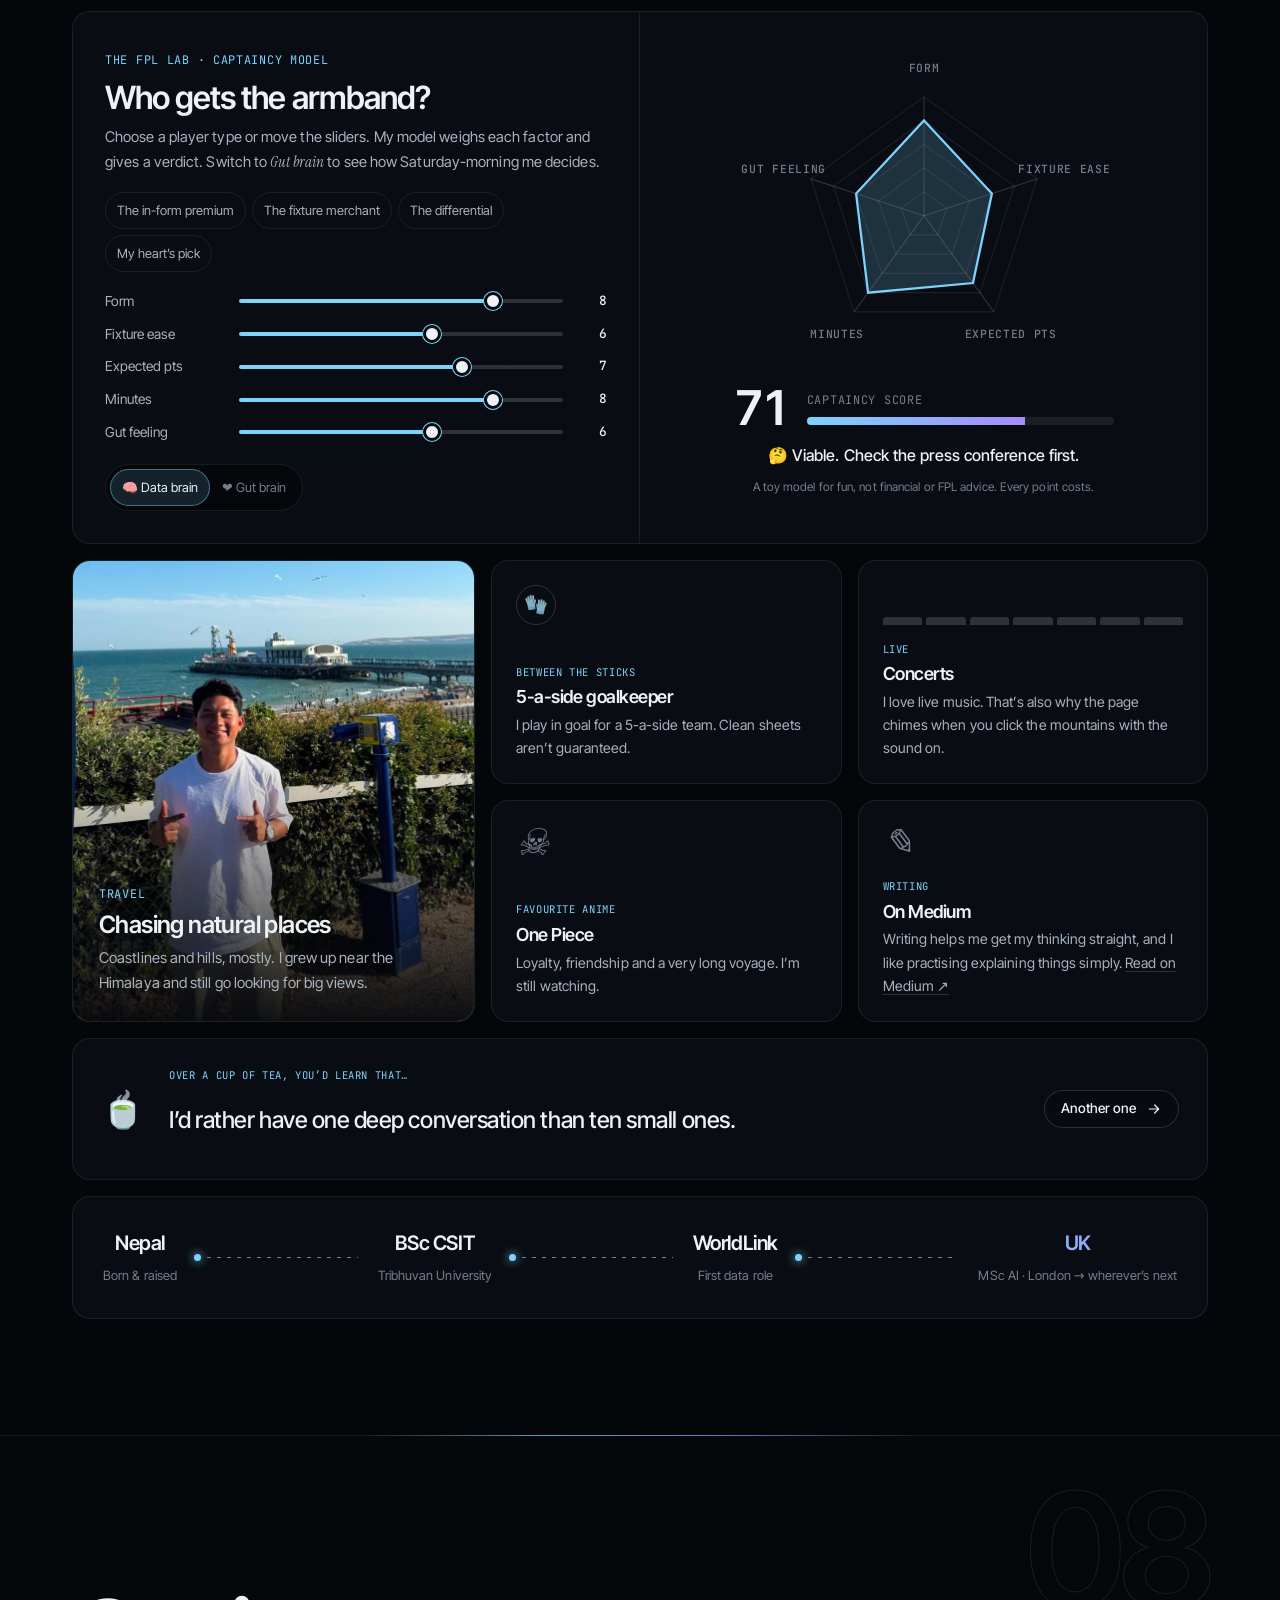
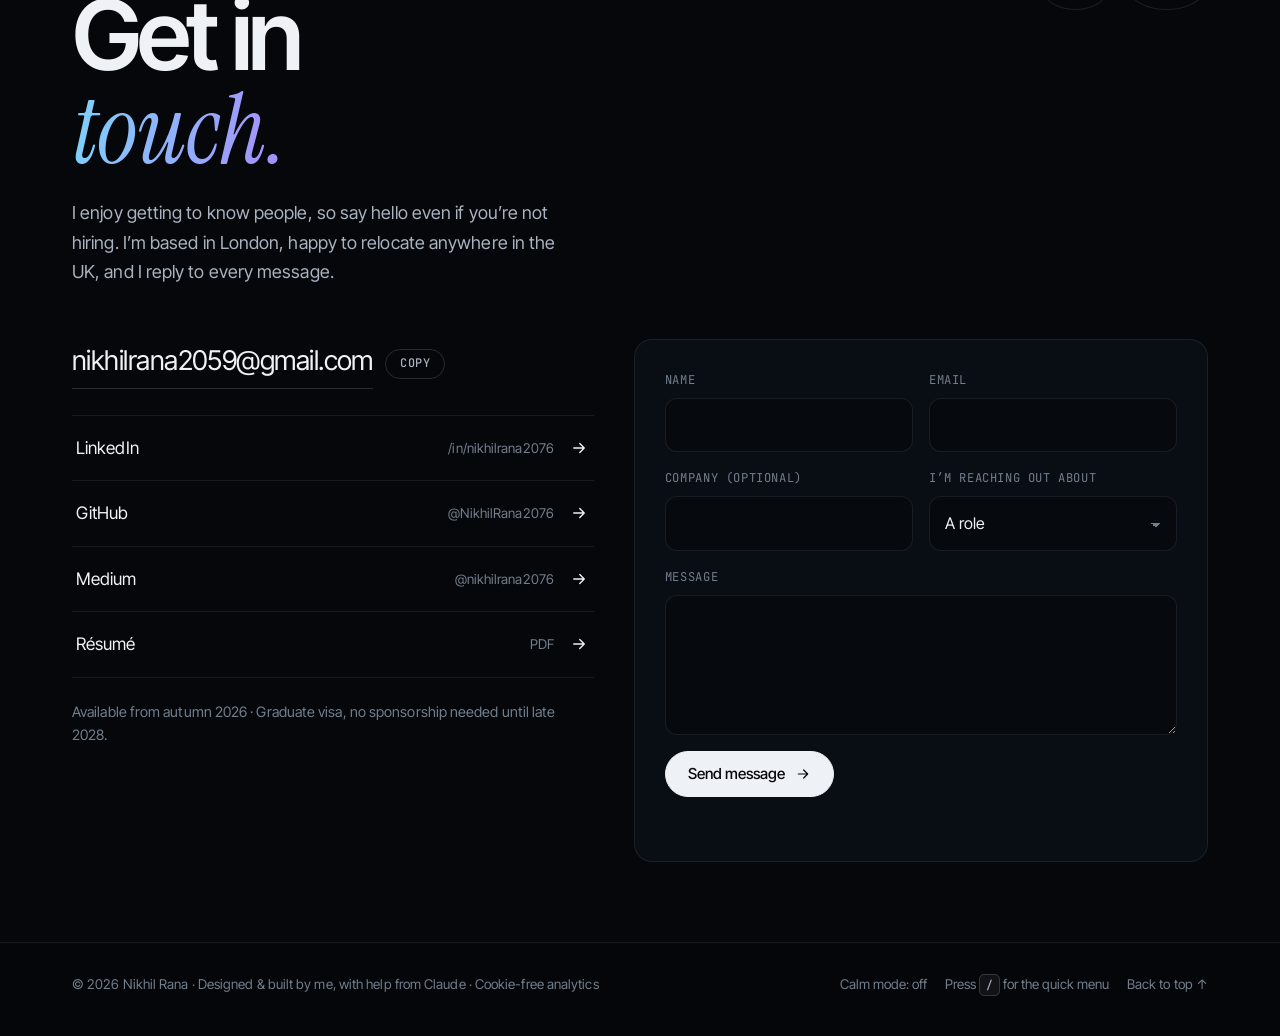
==== commit 977df664: "Rewrite AI-sounding copy across the portfolio Replace slogans, staged fragments, not-X-but-Y contras" ====
--- a/index.html
+++ b/index.html
@@ -9,7 +9,7 @@
 <link rel="canonical" href="https://nikhilrana.com.np/">
 <meta property="og:type" content="profile">
 <meta property="og:title" content="Hi, I'm Nikhil Rana — Responsible AI, ML & Data">
-<meta property="og:description" content="MSc AI graduate. I build AI that shows its working. Try the interactive iXBRL demo, the Fact-or-fabrication quiz and my FPL lab.">
+<meta property="og:description" content="MSc AI graduate in London. My dissertation built an LLM system that answers questions about UK company accounts from their iXBRL tags. Try the demo, the Fact-or-fabrication quiz and my FPL lab.">
 <meta property="og:url" content="https://nikhilrana.com.np/">
 <meta name="twitter:card" content="summary">
 <meta name="theme-color" content="#05070b">
@@ -867,16 +867,16 @@
 <section class="section solid" id="about">
   <div class="wrap">
     <div class="s-kicker mono reveal">01 — About</div>
-    <p class="statement reveal">I’m the quiet one who reads the footnotes. <span class="dim">I care about the people behind the data, and an answer that only sounds right isn’t good enough for them.</span> It has to be <em class="grad">provably right.</em></p>
+    <p class="statement reveal">I’m quiet, and I read the footnotes. <span class="dim">Most of my work is checking whether an answer is right before anyone relies on it,</span> and <em class="grad">showing how I checked.</em></p>
     <div class="about-grid">
       <div class="about-text reveal">
         <p>I grew up in Nepal and studied <strong>Computer Science &amp; IT at Tribhuvan University</strong>, where databases, statistics and simulation became my favourite tools. The course took me from Database Management Systems through Data Warehousing &amp; Data Mining to Advanced Database and a Database Administration elective, and my first data role was at <strong>WorldLink Communications</strong>, Nepal’s largest internet provider.</p>
         <p>In 2025 I moved to London for an <strong>MSc in Artificial Intelligence</strong> at the University of West London, where I’m on track for a Distinction, the master’s equivalent of a First. For my dissertation I engineered a full pipeline, from raw filings to parser, database, retrieval, LLM and evaluation, to find out whether AI can be trusted with company accounts.</p>
-        <p>I’m open to roles in <strong>responsible AI, ML engineering, data science, data engineering, databases and analytics</strong>. What drives me is simple: technology should be honest with the people who rely on it. I like to understand a problem deeply before I solve it, I listen more than I talk, and I do my best work on things that matter to someone.</p>
+        <p>I’m open to roles in <strong>responsible AI, ML engineering, data science, data engineering, databases and analytics</strong>. I want the systems I build to be honest with the people using them. I usually spend longer understanding a problem than solving it, and I work best when I know who the work is for.</p>
       </div>
       <div class="bring reveal d1">
         <h3>What I bring</h3>
-        <div class="bitem glow" data-r="rai ml"><div class="ic"><svg><use href="#i-shield"/></svg></div><div><h4>Responsible AI, measured</h4><p>I build evaluations with gold answers, bootstrap confidence intervals and honest error reporting, not just demos.</p></div></div>
+        <div class="bitem glow" data-r="rai ml"><div class="ic"><svg><use href="#i-shield"/></svg></div><div><h4>Responsible AI, measured</h4><p>I build evaluations with gold answers, bootstrap confidence intervals and error reporting that includes the failures.</p></div></div>
         <div class="bitem glow" data-r="de dba"><div class="ic"><svg><use href="#i-pipe"/></svg></div><div><h4>Data engineering &amp; databases</h4><p>I built an iXBRL parser and a SQLite fact store that parsed 60 of 60 filings with zero failures, grounded in DBMS and SQL coursework.</p></div></div>
         <div class="bitem glow" data-r="ml ds"><div class="ic"><svg><use href="#i-brain"/></svg></div><div><h4>Machine learning &amp; LLMs</h4><p>My work spans RAG, LLM evaluation across Claude and GPT, clustering, regression, LightGBM and deep learning coursework.</p></div></div>
         <div class="bitem glow" data-r="da ops"><div class="ic"><svg><use href="#i-talk"/></svg></div><div><h4>Clear communication</h4><p>I’ve written reports and presented findings directly to managers, and I work to compliance-critical procedures every week.</p></div></div>
@@ -889,12 +889,12 @@
       <div class="stat"><div class="n grad">Distinction</div><div class="l">Expected MSc classification</div></div>
     </div>
     <div class="principles-wrap reveal">
-      <div class="sub-h" style="margin-bottom:18px"><h3>How I build AI <em class="grad">for people</em></h3><span class="mono" style="color:var(--ink-3)">5 principles · tap to expand</span></div>
+      <div class="sub-h" style="margin-bottom:18px"><h3>How I <em class="grad">work</em></h3><span class="mono" style="color:var(--ink-3)">5 principles · tap to expand</span></div>
       <div class="pgrid" id="pgrid">
         <button class="pcard glow" data-r="rai ml" aria-expanded="false"><span class="n">01</span><h4>Show the source</h4><p>Every answer should trace back to the evidence it came from. In my research, that meant the exact tagged fact in the filing.</p></button>
-        <button class="pcard glow" data-r="rai" aria-expanded="false"><span class="n">02</span><h4>Let it say “I don’t know”</h4><p>An honest abstention beats a confident fiction. I measure both, and never blend them into one flattering number.</p></button>
-        <button class="pcard glow" data-r="rai ds" aria-expanded="false"><span class="n">03</span><h4>Publish the uncomfortable numbers</h4><p>I report errors, abstentions, limitations and my own mid-study corrections alongside the headline result.</p></button>
-        <button class="pcard glow" data-r="rai dba de" aria-expanded="false"><span class="n">04</span><h4>Respect people’s data</h4><p>I build privacy and ethics in from day one, with a UK GDPR assessment and ethics approval before any analysis began.</p></button>
+        <button class="pcard glow" data-r="rai" aria-expanded="false"><span class="n">02</span><h4>Let it say “I don’t know”</h4><p>I’d rather a model say it can’t find something than make a figure up. I report abstentions and wrong answers as separate numbers.</p></button>
+        <button class="pcard glow" data-r="rai ds" aria-expanded="false"><span class="n">03</span><h4>Report the errors too</h4><p>I report errors, abstentions, limitations and my own mid-study corrections alongside the headline result.</p></button>
+        <button class="pcard glow" data-r="rai dba de" aria-expanded="false"><span class="n">04</span><h4>Respect people’s data</h4><p>My dissertation had a UK GDPR assessment and ethics approval before any analysis began.</p></button>
         <button class="pcard glow" data-r="de ml ds" aria-expanded="false"><span class="n">05</span><h4>Make it reproducible</h4><p>I pin environments, fix seeds, log every model call and add spending guards, so anyone can rerun the work and get the same answer.</p></button>
       </div>
     </div>
@@ -917,7 +917,7 @@
   <div class="wrap">
     <div class="s-head">
       <div><div class="s-kicker mono reveal">02 — Experience</div><h2 class="reveal">Where I’ve <em class="grad">worked</em></h2></div>
-      <p class="reveal">From analysing 900,000+ customer accounts, to running a startup’s website and admin, to keeping a busy London store compliant and stocked.</p>
+      <p class="reveal">Data analysis at Nepal’s biggest ISP, a year running a construction startup’s website and admin, and now part-time retail in London alongside my MSc.</p>
     </div>
     <div class="timeline">
       <article class="job glow reveal">
@@ -964,7 +964,7 @@
           <ul>
             <li data-r="de ops"><strong>Built and ran the company website:</strong> designed and launched the site that shows the firm’s services and projects, then kept it live and up to date. I managed the hosting in <strong>cPanel</strong> and the domain’s <strong>DNS in Cloudflare</strong>.</li>
             <li data-r="ops da"><strong>Client-facing work:</strong> handled client communications and prepared <strong>PowerPoint</strong> slides for customer meetings.</li>
-            <li data-r="ops da"><strong>Admin and finance tracking:</strong> kept <strong>Excel</strong> records of expenditure and day-to-day office administration, so the small team always knew where spending stood.</li>
+            <li data-r="ops da"><strong>Admin and finance tracking:</strong> kept <strong>Excel</strong> records of expenditure and day-to-day office administration.</li>
           </ul>
           <div class="tags"><span class="tag" data-r="de ops">cPanel</span><span class="tag" data-r="de ops">Cloudflare DNS</span><span class="tag" data-r="ops da">Excel</span><span class="tag" data-r="ops da">PowerPoint</span><span class="tag" data-r="ops">Client communication</span><span class="tag" data-r="ops">Office administration</span></div>
           <p class="tags-hint">Tap any skill to see where I’ve used it.</p>
@@ -1003,14 +1003,14 @@
 
     <div class="kpis">
       <div class="kpi glow reveal" data-r="ml rai de"><div class="n grad" data-count="92.2" data-dec="1" data-suf="%">0%</div><h4>Accuracy with tag-aware retrieval</h4><p>Up from 45.1% (+47.1 pp, 95% CI [37.3, 56.9]). GPT-5.6 Terra replicated the gain: 43.1% → 84.3%.</p></div>
-      <div class="kpi glow reveal d1" data-r="rai ds"><div class="n"><span style="color:var(--c-abstain)">52%</span> <small>vs</small> <span style="color:var(--c-wrong)">2.9%</span></div><h4>The AI didn’t lie. It went quiet.</h4><p>Without retrieval, the models mostly said “not found”, and confident wrong answers were rare.</p></div>
-      <div class="kpi glow reveal d2" data-r="rai fin"><div class="n">0 <small>/ 3</small></div><h4>The detector was blind</h4><p>A SelfCheckGPT-style check caught none of the errors, because financial facts can have more than one valid answer.</p></div>
-    </div>
-
-    <p class="mono reveal" style="color:var(--ink-3);margin:6px 0 12px">The live app, and how it’s kept honest</p>
+      <div class="kpi glow reveal d1" data-r="rai ds"><div class="n"><span style="color:var(--c-abstain)">52%</span> <small>vs</small> <span style="color:var(--c-wrong)">2.9%</span></div><h4>The models mostly said “not found”</h4><p>Without retrieval, 52% of answers were abstentions and only 2.9% were confident wrong answers.</p></div>
+      <div class="kpi glow reveal d2" data-r="rai fin"><div class="n">0 <small>/ 3</small></div><h4>The detector missed every error</h4><p>A SelfCheckGPT-style check caught none of the errors, because financial facts can have more than one valid answer.</p></div>
+    </div>
+
+    <p class="mono reveal" style="color:var(--ink-3);margin:6px 0 12px">The live app</p>
     <div class="kpis app-kpis">
-      <div class="kpi glow reveal" data-r="rai fin da"><div class="n grad">1 click</div><h4>Sample filings built in</h4><p>No idea where to find an iXBRL filing? Pick a ready-made sample in the app and start asking straight away. No finance background needed.</p></div>
-      <div class="kpi glow reveal d1" data-r="de fin da"><div class="n grad">Every figure</div><h4>Explore all tagged figures</h4><p>Upload a filing and browse every tagged figure in a searchable table (name, value, period and breakdowns), without writing a single prompt.</p></div>
+      <div class="kpi glow reveal" data-r="rai fin da"><div class="n grad">1 click</div><h4>Sample filings built in</h4><p>No idea where to find an iXBRL filing? Pick one of the samples in the app and start asking. You don’t need a finance background.</p></div>
+      <div class="kpi glow reveal d1" data-r="de fin da"><div class="n grad">Every figure</div><h4>Explore all tagged figures</h4><p>Upload a filing and browse every tagged figure in a searchable table (name, value, period and breakdowns), without asking a question first.</p></div>
       <div class="kpi glow reveal d2" data-r="ml de rai"><div class="n grad">54 tests</div><h4>Regression suite in CI</h4><p>GitHub Actions runs a free retrieval check on every pull request (93% recall@15), end-to-end accuracy runs (66% correct, 5% wrong) under a $0.50 spend cap, and 54 automated tests.</p></div>
     </div>
 
@@ -1065,10 +1065,10 @@
           <div>
             <div class="explain-box" id="anat-ex"></div>
             <div class="why-list">
-              <div><b>01</b><span><span class="hl">No guessing from prose.</span> The number, its unit and its period come straight from the tag.</span></div>
-              <div><b>02</b><span><span class="hl">Traceable.</span> Every answer can cite the exact concept and context it came from.</span></div>
-              <div><b>03</b><span><span class="hl">Standardised.</span> IFRS filers use <span style="font-family:var(--mono);font-size:.85em">ifrs-full:</span> concepts and FRS 102 filers use the FRC’s <span style="font-family:var(--mono);font-size:.85em">core:</span> taxonomy, so the same question works across companies.</span></div>
-              <div><b>04</b><span><span class="hl">But tricky.</span> Companies add their own extension concepts, dimensions and duplicate tags, which is where naive AI fails.</span></div>
+              <div><b>01</b><span><span class="hl">Exact values.</span> The number, its unit and its period come straight from the tag.</span></div>
+              <div><b>02</b><span><span class="hl">Citable.</span> Every answer can cite the exact concept and context it came from.</span></div>
+              <div><b>03</b><span><span class="hl">Shared vocabulary.</span> IFRS filers use <span style="font-family:var(--mono);font-size:.85em">ifrs-full:</span> concepts and FRS 102 filers use the FRC’s <span style="font-family:var(--mono);font-size:.85em">core:</span> taxonomy, so the same question works across companies.</span></div>
+              <div><b>04</b><span><span class="hl">Messy in practice.</span> Companies add their own extension concepts, dimensions and duplicate tags, which is where naive AI fails.</span></div>
             </div>
           </div>
         </div>
@@ -1090,7 +1090,7 @@
         <div class="group-label">GPT-5.6 Terra</div>
         <div class="orow"><div class="lab">Baseline<small>no retrieval</small></div><div class="obar" data-row="44,3,55"></div></div>
         <div class="orow"><div class="lab">Tag-aware retrieval<small>structured evidence</small></div><div class="obar" data-row="86,4,12"></div></div>
-        <p class="chart-foot">The key takeaway is that retrieval mainly helped the model <span class="hl">answer more</span> (abstentions fell from 52% to 3.9%). The error rate on answered questions changed only modestly (6.1% → 4.1%), so coverage and reliability should be measured separately. The hardest question types gained the most: company-specific tags rose from 15% to 92%, and dimensional questions from 17% to 88%.</p>
+        <p class="chart-foot">Retrieval mostly helped the model <span class="hl">answer more</span> (abstentions fell from 52% to 3.9%). The error rate on answered questions changed only modestly (6.1% → 4.1%), so coverage and reliability should be measured separately. The hardest question types gained the most: company-specific tags rose from 15% to 92%, and dimensional questions from 17% to 88%.</p>
         <table class="sr-only"><caption>Outcomes by model and condition (counts of 102)</caption>
           <tr><th>Model</th><th>Condition</th><th>Correct</th><th>Incorrect</th><th>Abstained</th></tr>
           <tr><td>Claude</td><td>Baseline</td><td>46</td><td>3</td><td>53</td></tr><tr><td>Claude</td><td>Retrieval as prose</td><td>88</td><td>5</td><td>9</td></tr><tr><td>Claude</td><td>Tag-aware retrieval</td><td>94</td><td>4</td><td>4</td></tr>
@@ -1101,9 +1101,9 @@
       <div role="tabpanel" id="p-use" aria-labelledby="t-use" hidden>
         <div class="uses">
           <div class="use" data-r="rai"><span class="mono">Responsible AI</span><h4>Honest evaluation</h4><p>Measure coverage and error rates separately, and don’t rely on self-consistency checks when there is more than one true answer.</p></div>
-          <div class="use" data-r="de dba"><span class="mono">Data engineering</span><h4>Structure beats scraping</h4><p>Parsing the data’s own structure into a clean store did most of the work: 46 → 88 → 94 correct answers.</p></div>
+          <div class="use" data-r="de dba"><span class="mono">Data engineering</span><h4>Use the tags</h4><p>Correct answers went from 46 (no retrieval) to 88 (retrieval as prose) to 94 (tag-aware retrieval).</p></div>
           <div class="use" data-r="fin"><span class="mono">RegTech &amp; audit</span><h4>Traceable answers</h4><p>Every figure links back to the exact tagged fact, period and dimension, which is useful for regulators, auditors and analysts.</p></div>
-          <div class="use" data-r="ml ds"><span class="mono">ML engineering</span><h4>Grounding transfers</h4><p>The same retrieval layer lifted two different frontier models, so the gain came from the data, not one vendor.</p></div>
+          <div class="use" data-r="ml ds"><span class="mono">ML engineering</span><h4>Grounding transfers</h4><p>The same retrieval layer lifted two different frontier models, so the gain isn’t specific to one vendor.</p></div>
         </div>
       </div>
 
@@ -1138,7 +1138,7 @@
         <div class="top"><span class="idx">01</span><span class="arrow"><svg><use href="#i-arrow"/></svg></span></div>
         <div class="kind mono">Responsible AI</div>
         <h3>Ethical Framework for NLP Summarisation</h3>
-        <p>An evaluation framework for Meta AI’s BART dialogue-summarisation model covering bias mitigation, privacy and output transparency. It asks whether a model should be deployed as well as whether it works.</p>
+        <p>An evaluation framework for Meta AI’s BART dialogue-summarisation model covering bias mitigation, privacy and output transparency. It looks at whether the model is fit to deploy, as well as how well it performs.</p>
         <div class="tags"><span class="tag">NLP</span><span class="tag">BART</span><span class="tag">AI Ethics</span></div>
       </a>
       <a class="proj glow reveal d1" data-r="ds ml da" href="https://github.com/NikhilRana2076/Impact_of_Discount_on_Customers" target="_blank" rel="noopener" data-cursor="Code" data-umami-event="project" data-umami-event-name="discount-impact">
@@ -1252,7 +1252,7 @@
   <div class="wrap">
     <div class="s-head">
       <div><div class="s-kicker mono reveal">07 — Beyond the desk</div><h2 class="reveal">FPL, football <em class="grad">&amp; everything else</em></h2></div>
-      <p class="reveal">Quiet in the room, but I notice a lot. I collect data even when nobody asks me to, and on weekends it all goes into Fantasy Premier League.</p>
+      <p class="reveal">Outside work and study, most of my spare data goes into Fantasy Premier League.</p>
     </div>
 
     <div class="fplr glow reveal" id="fpl-season">
@@ -1302,23 +1302,23 @@
       <figure class="travel glow reveal">
         <img src="images/travel.jpg" alt="Nikhil smiling on a sunny clifftop above a pier and the sea" loading="lazy">
         <div class="shade"></div>
-        <figcaption class="cap"><span class="mono" style="color:var(--a1)">Travel</span><h3>Chasing natural places</h3><p>Coastlines, hills and anywhere with a horizon. Growing up near the Himalaya will do that to you.</p></figcaption>
+        <figcaption class="cap"><span class="mono" style="color:var(--a1)">Travel</span><h3>Chasing natural places</h3><p>Coastlines and hills, mostly. I grew up near the Himalaya and still go looking for big views.</p></figcaption>
       </figure>
       <div class="hobby glow reveal d1">
         <div class="ball" aria-hidden="true">🧤</div>
-        <div><span class="mono">Between the sticks</span><h3>5-a-side goalkeeper</h3><p>I’m the last line of defence, which is good practice for catching problems before they hit the back of the net, on the pitch or in a data pipeline. Clean sheets are not guaranteed, but I always dive in.</p></div>
+        <div><span class="mono">Between the sticks</span><h3>5-a-side goalkeeper</h3><p>I play in goal for a 5-a-side team. Clean sheets aren’t guaranteed.</p></div>
       </div>
       <div class="hobby glow reveal d2">
         <div class="eq" aria-hidden="true"><i></i><i></i><i></i><i></i><i></i><i></i><i></i></div>
-        <div><span class="mono">Live</span><h3>Concerts</h3><p>Nothing beats live music: the crowd, the energy and a song you’ll never hear the same way twice. It’s also why the page chimes when you click the mountains with the sound on.</p></div>
+        <div><span class="mono">Live</span><h3>Concerts</h3><p>I love live music. That’s also why the page chimes when you click the mountains with the sound on.</p></div>
       </div>
       <div class="hobby glow reveal d1">
         <span class="glyph">☠︎</span>
-        <div><span class="mono">Favourite anime</span><h3>One Piece</h3><p>A story about loyalty, friendship and chasing a dream across an impossibly big world. I’m still on the voyage.</p></div>
+        <div><span class="mono">Favourite anime</span><h3>One Piece</h3><p>Loyalty, friendship and a very long voyage. I’m still watching.</p></div>
       </div>
       <div class="hobby glow reveal d2">
         <span class="glyph">✎</span>
-        <div><span class="mono">Writing</span><h3>On Medium</h3><p>I write to think clearly, and explaining things simply is a skill worth practising. <a class="u" href="https://medium.com/@nikhilrana2076" target="_blank" rel="noopener" data-umami-event="blog">Read on Medium ↗</a></p></div>
+        <div><span class="mono">Writing</span><h3>On Medium</h3><p>Writing helps me get my thinking straight, and I like practising explaining things simply. <a class="u" href="https://medium.com/@nikhilrana2076" target="_blank" rel="noopener" data-umami-event="blog">Read on Medium ↗</a></p></div>
       </div>
       <div class="coffee glow reveal" id="coffee">
         <span class="cup" aria-hidden="true">🍵</span>
@@ -1342,7 +1342,7 @@
 <section class="section contact" id="contact">
   <div class="wrap">
     <div class="s-kicker mono reveal">08 — Contact</div>
-    <h2 class="cta-big reveal">Let’s build AI<br>people can <em class="grad">trust.</em></h2>
+    <h2 class="cta-big reveal">Get in<br><em class="grad">touch.</em></h2>
     <p class="cta-sub reveal">I enjoy getting to know people, so say hello even if you’re not hiring. I’m based in London, happy to relocate anywhere in the UK, and I reply to every message.</p>
     <div class="contact-grid">
       <div class="reveal">
@@ -1404,7 +1404,7 @@
   <div style="position:relative">
     <div class="panel" id="p-you" role="dialog" aria-label="Your visit, in data">
       <h4>Your visit, in data</h4>
-      <div class="sub">Old habits. I can’t help collecting data.</div>
+      <div class="sub">I can’t help collecting data.</div>
       <div class="spark" id="you-spark" aria-hidden="true"></div>
       <dl>
         <dt>Time here</dt><dd id="y-time">0:00</dd>
@@ -1444,7 +1444,7 @@
     $('#ach-count').textContent=n+'/'+ACH.length;$('#ach-ring').style.setProperty('--p',Math.round(n/ACH.length*100))}
   function unlock(k){if(got[k])return;got[k]=1;try{localStorage.setItem('nr-ach',JSON.stringify(got))}catch(e){}renderAch();var a=ACH.filter(function(x){return x[0]===k})[0];
     var n=Object.keys(got).length;toast(a[1]+'  Badge unlocked: '+a[2]+'  ·  '+n+'/'+ACH.length,true);var bb=$('#b-ach');bb.animate&&!still()&&bb.animate([{transform:'scale(1)'},{transform:'scale(1.12)'},{transform:'scale(1)'}],{duration:500});track('badge',{badge:k,count:n});
-    if(n===ACH.length)setTimeout(function(){toast('🏔 Summit reached! You’ve seen everything. Say hi below?',true)},2800)}
+    if(n===ACH.length)setTimeout(function(){toast('🏔 You found all of them. Say hi below?',true)},2800)}
   renderAch();
 
   /* ---------- Sound (Web Audio: singing bowl + soft wind) ---------- */
@@ -1560,7 +1560,7 @@
   function swapText(el,to){if(still()){el.textContent=to;return}el.classList.add('swap','out');setTimeout(function(){el.textContent=to;el.classList.remove('out');el.classList.add('pre');void el.offsetWidth;el.classList.remove('pre')},450)}
   var helloT=null;function helloLoop(){clearInterval(helloT);helloT=setInterval(function(){if(still()||document.hidden)return;hi=(hi+1)%HELLOS.length;swapText(greet,HELLOS[hi])},2600)}helloLoop();
   $('#wave-btn').addEventListener('click',function(){hi=(hi+1)%HELLOS.length;swapText(greet,HELLOS[hi]);helloLoop();bowl(SCALE[hi%SCALE.length]);unlock('hello');track('wave')});
-  var ROT=['shows its working.','tells the truth.','respects your data.','cites its sources.','knows when to say “not found”.'],ri=0,rot=$('#rot');
+  var ROT=['shows its working.','points to the figure it used.','says “not found” instead of guessing.'],ri=0,rot=$('#rot');
   var glyphs='!<>-_\\/[]{}—=+*^?#01';
   function scramble(el,to){if(still()){el.textContent=to;return}var from=el.textContent,len=Math.max(from.length,to.length),q=[],f=0;
     for(var i=0;i<len;i++){var s=Math.floor(Math.random()*16);q.push({f:from[i]||'',t:to[i]||'',s:s,e:s+Math.floor(Math.random()*16),c:''})}
@@ -1582,7 +1582,7 @@
     dba:'<b>Databases &amp; SQL:</b> I designed the fact-store schema and SQL retrieval in my dissertation, on top of a BSc covering Database Management Systems, Data Warehousing &amp; Data Mining, Advanced Database and a <b>Database Administration</b> elective. <a class="go" href="#education">Explore my modules →</a>',
     da:'<b>Data analysis:</b> I segmented and analysed churn for a 900k+ account ISP, analysed a 1,600-respondent survey in SPSS, and presented the findings to managers. <a class="go" href="#experience">See my experience →</a>',
     fin:'<b>Finance &amp; RegTech:</b> hands-on with UK statutory filings (iXBRL, IFRS, FRS 102) and a Financial Reporting Council hackathon, building AI that answers questions about company accounts without inventing figures. <a class="go" href="#research">See the research →</a>',
-    ops:'<b>Operations:</b> reliable and organised, I ran a construction startup’s website, hosting and admin for a year, work to strict compliance procedures at Sainsbury’s while studying full-time, write clear reports and use Excel, PowerPoint and SPSS confidently. <a class="go" href="#experience">See my experience →</a>'};
+    ops:'<b>Operations:</b> I ran a construction startup’s website, hosting and admin for a year, work to strict compliance procedures at Sainsbury’s while studying full-time, write clear reports and use Excel, PowerPoint and SPSS. <a class="go" href="#experience">See my experience →</a>'};
   var LTOOL={rai:'ml',ml:'ml',ds:'ds',de:'de',dba:'de',da:'ds',fin:'all',ops:'office'},lensOut=$('#lens-out'),lensDefault=lensOut.innerHTML;
   $$('#lens button').forEach(function(b){b.addEventListener('click',function(){var on=b.getAttribute('aria-pressed')==='true';$$('#lens button').forEach(function(x){x.setAttribute('aria-pressed','false')});
     if(on){document.body.removeAttribute('data-lens');lensOut.innerHTML=lensDefault;filterTools('all');return}
@@ -1712,12 +1712,12 @@
     {co:'Vodafone Group Plc',q:'What average number of employees does the filing report?',opts:['92,988','Approximately 85,000'],ans:0,why:'<b>92,988</b> is the tagged figure. “Approximately 85,000” was the plain LLM’s unverifiable estimate.'},
     {co:'Tesco PLC · 52 weeks to 28 Feb 2026',q:'What was Tesco’s revenue?',opts:['£73,712m','£72,886m','Both are correct'],ans:2,why:'<b>Both.</b> Two legitimate revenue concepts are tagged, and the £826m gap is insurance revenue. Multi-valued truth like this is exactly why consistency-based detectors fail on financial data.'},
     {co:'Lloyds Banking Group',q:'What was revenue?',opts:['£18.3 billion','£19,422 million'],ans:1,why:'<b>£19,422m</b>. The baseline model answered £18.3bn, which is net income, and it made the same mistake every time. The detector read that consistency as “confident”, so it missed the error.'},
-    {co:'BAE Systems plc',q:'A figure is tagged at £2,024m. The model said “£2.0 billion”. With a 1% tolerance, was it correct?',opts:['Yes, close enough','No, it’s 1.2% out'],ans:1,why:'<b>No.</b> £2.0bn is 1.2% below £2,024m, which is outside my 1% tolerance, so it was scored incorrect. Rounding matters in finance.'},
-    {co:'The big finding',q:'Without retrieval, what did the models do most often when they couldn’t find an answer?',opts:['Invented a number','Said it wasn’t found','Asked for more context'],ans:1,why:'<b>They said “not found”</b> 52% of the time. Confident wrong answers were only 2.9%. The real problem was coverage, not lying.'},
+    {co:'BAE Systems plc',q:'A figure is tagged at £2,024m. The model said “£2.0 billion”. With a 1% tolerance, was it correct?',opts:['Yes, close enough','No, it’s 1.2% out'],ans:1,why:'<b>No.</b> £2.0bn is 1.2% below £2,024m, which is outside my 1% tolerance, so it was scored incorrect.'},
+    {co:'The big finding',q:'Without retrieval, what did the models do most often when they couldn’t find an answer?',opts:['Invented a number','Said it wasn’t found','Asked for more context'],ans:1,why:'<b>They said “not found”</b> 52% of the time. Confident wrong answers were only 2.9%. So the main problem was coverage.'},
     {co:'iXBRL basics',q:'In an iXBRL tag, what does scale="6" mean for the value 73,712?',opts:['£73,712','£73.7 thousand','£73.7 billion'],ans:2,why:'<b>£73.7 billion.</b> scale="6" multiplies by 10⁶, so 73,712 becomes £73,712,000,000. Parsers that ignore scale are wrong by a factor of a million.'}];
   var stage=$('#game-stage'),gi=0,score=0,res=[];
   function renderRound(){
-    if(gi>=ROUNDS.length){var msg=score>=6?'Outstanding. You out-read most language models.':score>=4?'Solid! Financial data often has more than one right answer, and that trips up AI too.':'Tricky, isn’t it? That’s exactly why AI needs grounding in the source data.';
+    if(gi>=ROUNDS.length){var msg=score>=6?'Great score. That beats the plain LLM in my study.':score>=4?'Not bad. Financial data often has more than one right answer, and that trips up AI too.':'These are hard. That’s why the AI needs the source data in front of it.';
       stage.innerHTML='<div class="mono" style="color:var(--ink-3)">Final score</div><div class="score"><span class="grad">'+score+'</span> / '+ROUNDS.length+'</div><p style="color:var(--ink-2);margin:14px 0 0;max-width:62ch">'+msg+' For comparison, the consistency-based detector in my study caught <span class="hl">0 of 3</span> real errors.</p><div class="game-foot"><div class="pips">'+res.map(function(r){return '<i class="'+(r?'done':'miss')+'"></i>'}).join('')+'</div><span style="display:flex;gap:8px"><button class="btn btn-sm" id="g-share">Copy my score</button><button class="btn btn-sm btn-solid" id="g-again">Play again</button></span></div>';
       $('#g-again').onclick=function(){gi=0;score=0;res=[];renderRound()};
       $('#g-share').onclick=function(){var t='I scored '+score+'/'+ROUNDS.length+' on “Fact or fabrication?”, a quiz on AI and UK company accounts, at nikhilrana.com.np';(navigator.clipboard?navigator.clipboard.writeText(t):Promise.reject()).then(function(){toast('Copied. Share it with a friend!')},function(){toast(t)});track('quiz-share')};
@@ -1811,8 +1811,7 @@
     (function tryNext(i){if(i>=srcs.length||location.protocol==='file:')return;fetch(srcs[i]+'?t='+Math.floor(Date.now()/3e5),{cache:'no-store'}).then(function(r){if(!r.ok)throw 0;return r.json()}).then(function(d){if(d&&d.current&&d.current.length)renderFPL(d);else throw 0}).catch(function(){tryNext(i+1)})})(0)})();
 
   /* ---------- Over a coffee ---------- */
-  var COFFEE=['I’d rather have one deep conversation than ten small ones.','I notice the outlier in a dataset, and the quiet person in the meeting.','I care more about why a model works than whether it looks impressive.','I plan the route carefully, then take the scenic one anyway.','I do my best work when I know who it’s helping.','Long walks, mountains and live music are how I recharge.','I’ll probably remember what you told me about your weekend.','In 5-a-side I’m the keeper: calm under pressure, mostly.',
-    'Tea first, then debugging. The order matters.','I trust confidence intervals more than confident people.','My FPL transfers have a longer decision log than some models I’ve trained.','I name my variables properly. Future me says thank you.','My favourite metric is the one nobody thought to check.','As a keeper, I’ve learned the save nobody notices is still a save.','I’ve never met a messy spreadsheet I didn’t want to tidy.','I read the footnotes, and sometimes the terms and conditions too.','A good “not found” is more honest than a confident guess, in AI and in life.','I’ll happily explain a p-value over tea. You’ve been warned.'],ci=0;
+  var COFFEE=['I’d rather have one deep conversation than ten small ones.','I plan the route carefully, then take the scenic one anyway.','I’ll probably remember what you told me about your weekend.','Tea first, then debugging.','My FPL transfers have a longer decision log than some models I’ve trained.','I’ve never met a messy spreadsheet I didn’t want to tidy.','I read the footnotes, and sometimes the terms and conditions too.','I’ll happily explain a p-value over tea. You’ve been warned.'],ci=0;
   $('#coffee-btn').addEventListener('click',function(){var f=$('#coffee-fact');f.classList.add('fade');setTimeout(function(){ci=(ci+1)%COFFEE.length;f.textContent=COFFEE[ci];f.classList.remove('fade')},still()?0:220);tick();track('tea')});
 
   /* ---------- Counters & reveal ---------- */
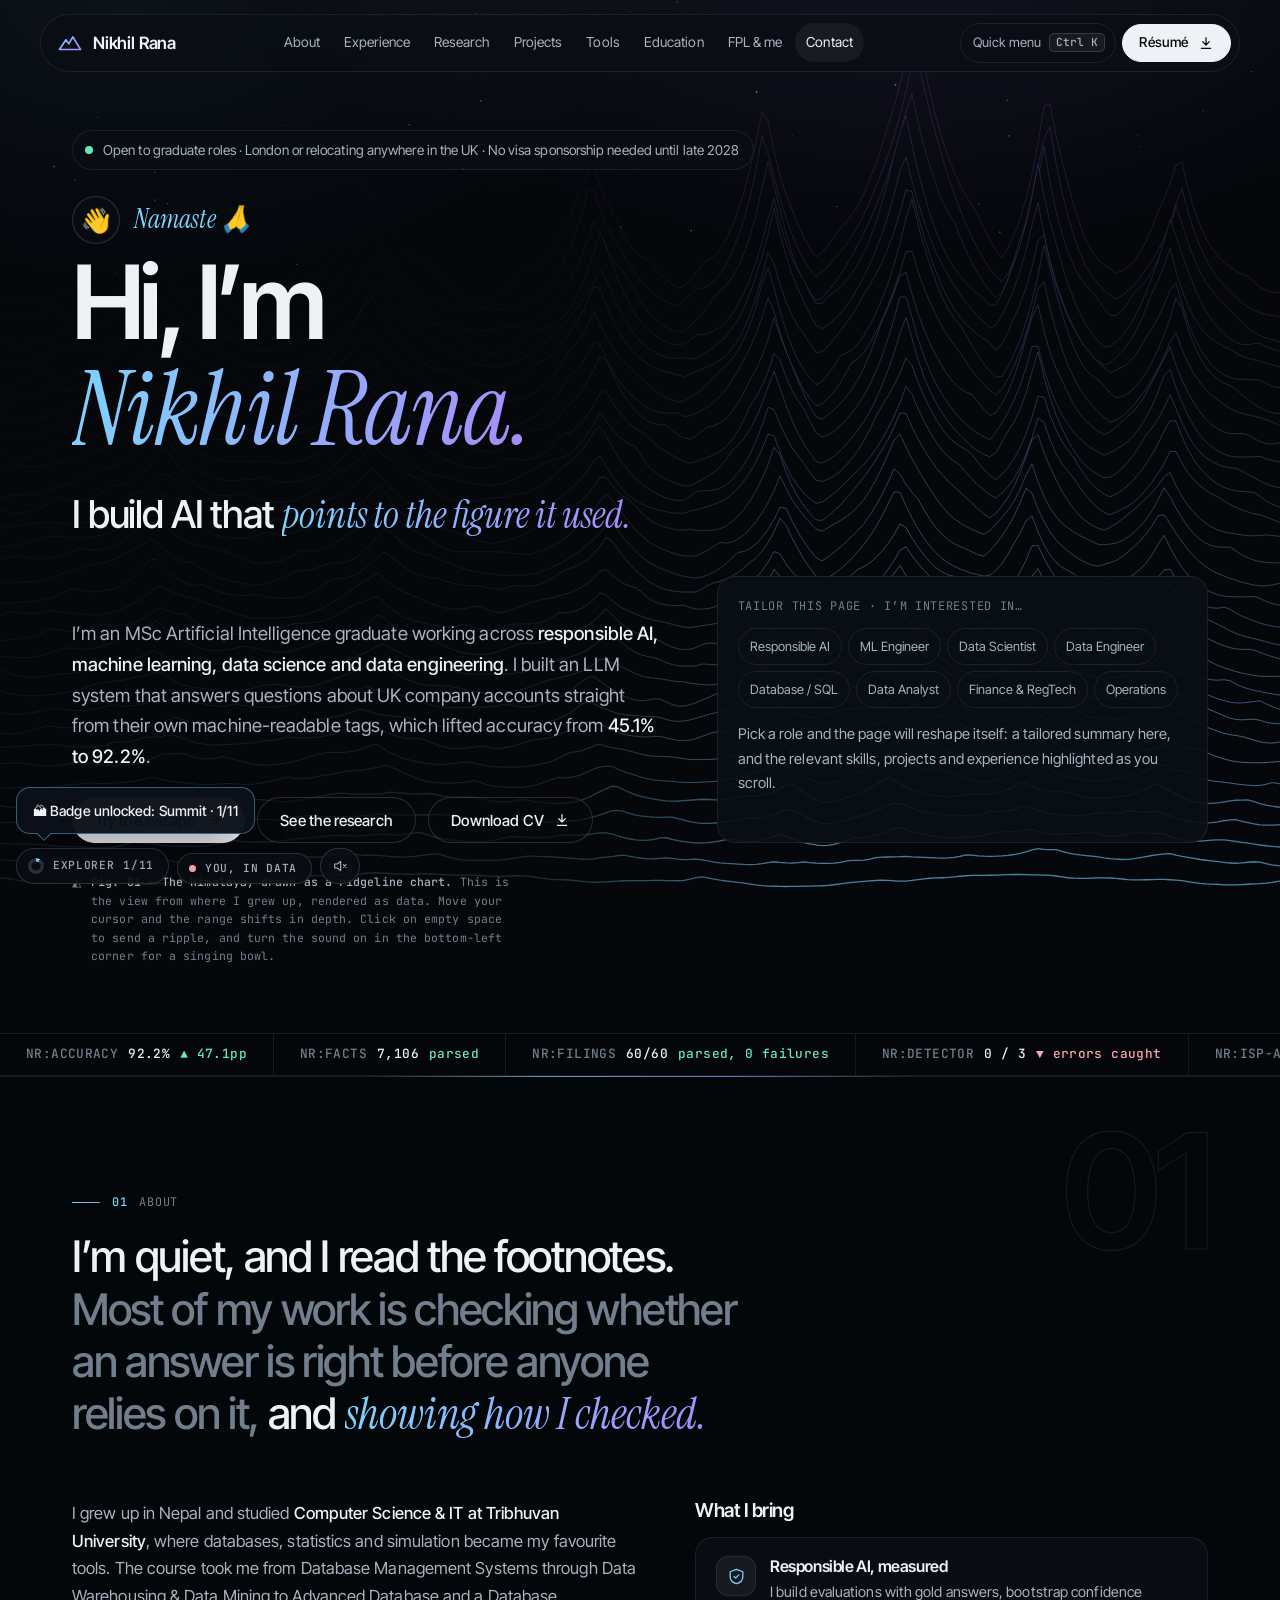
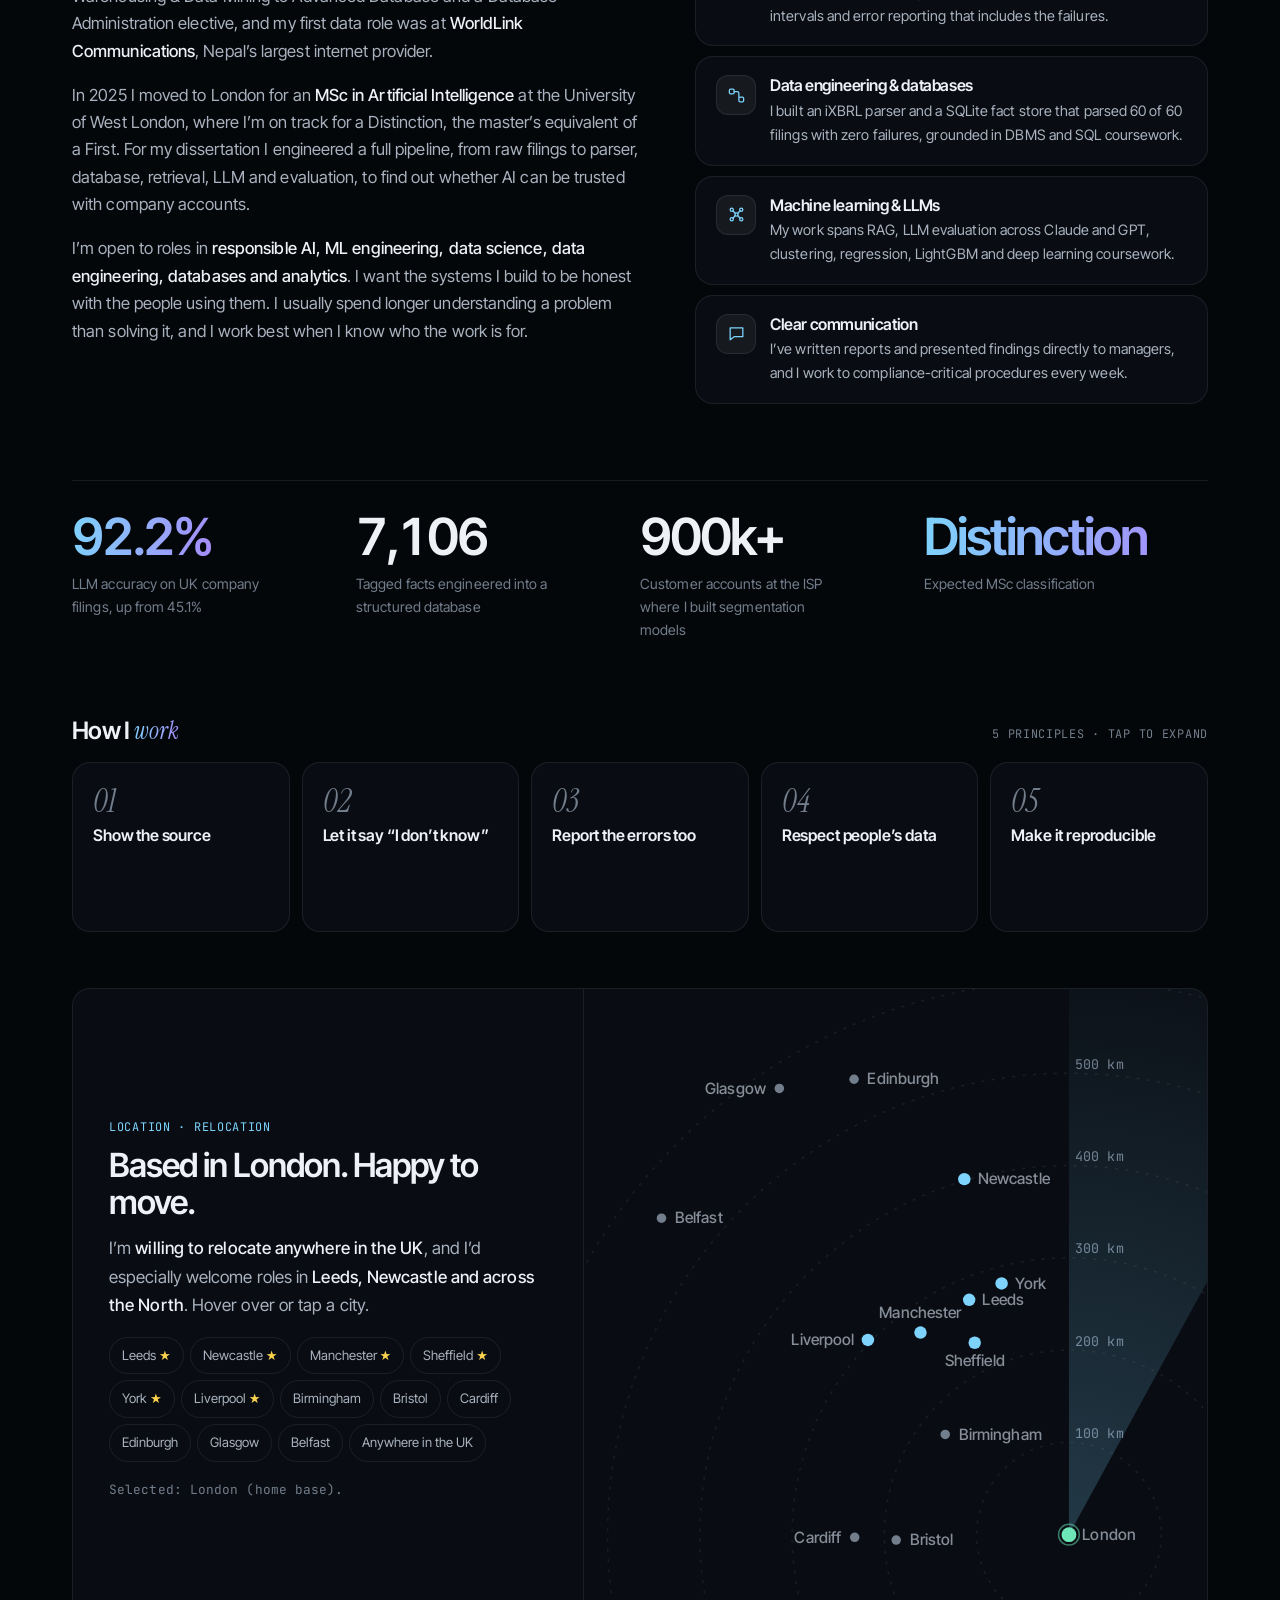
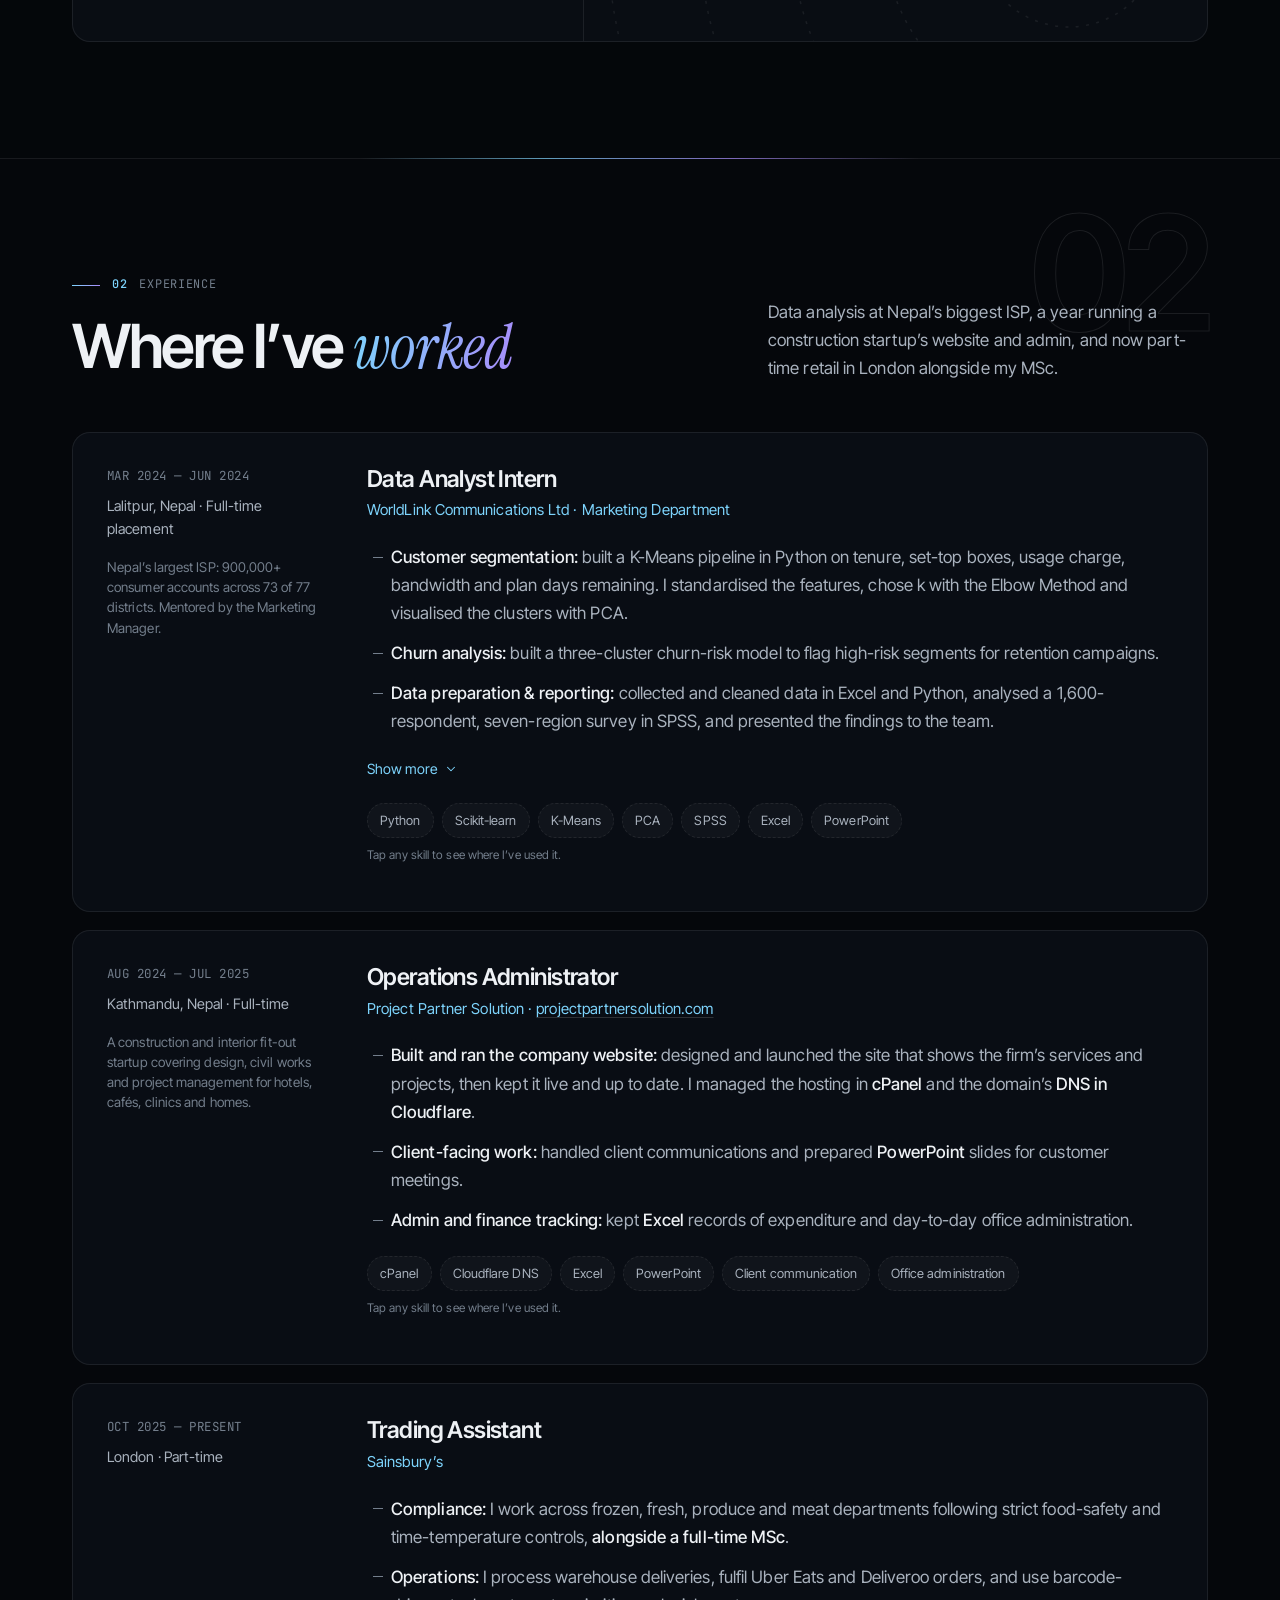
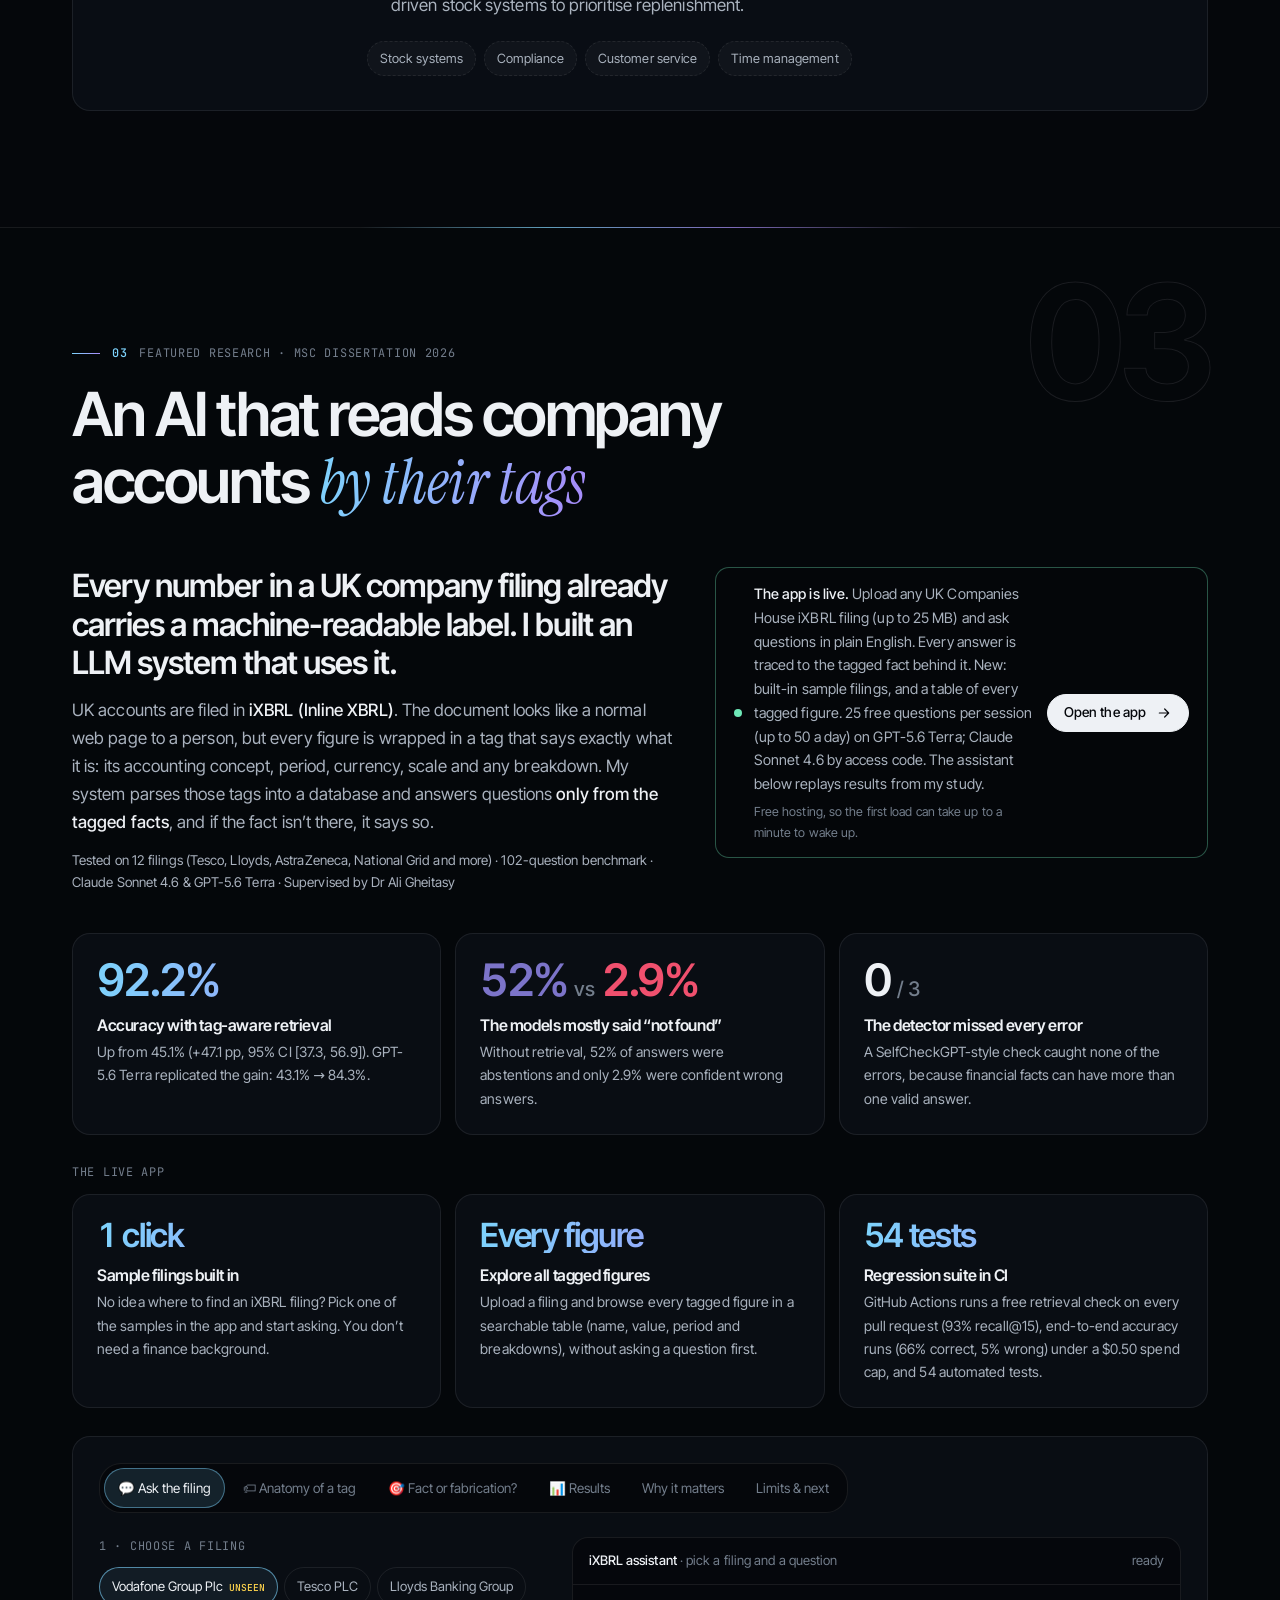
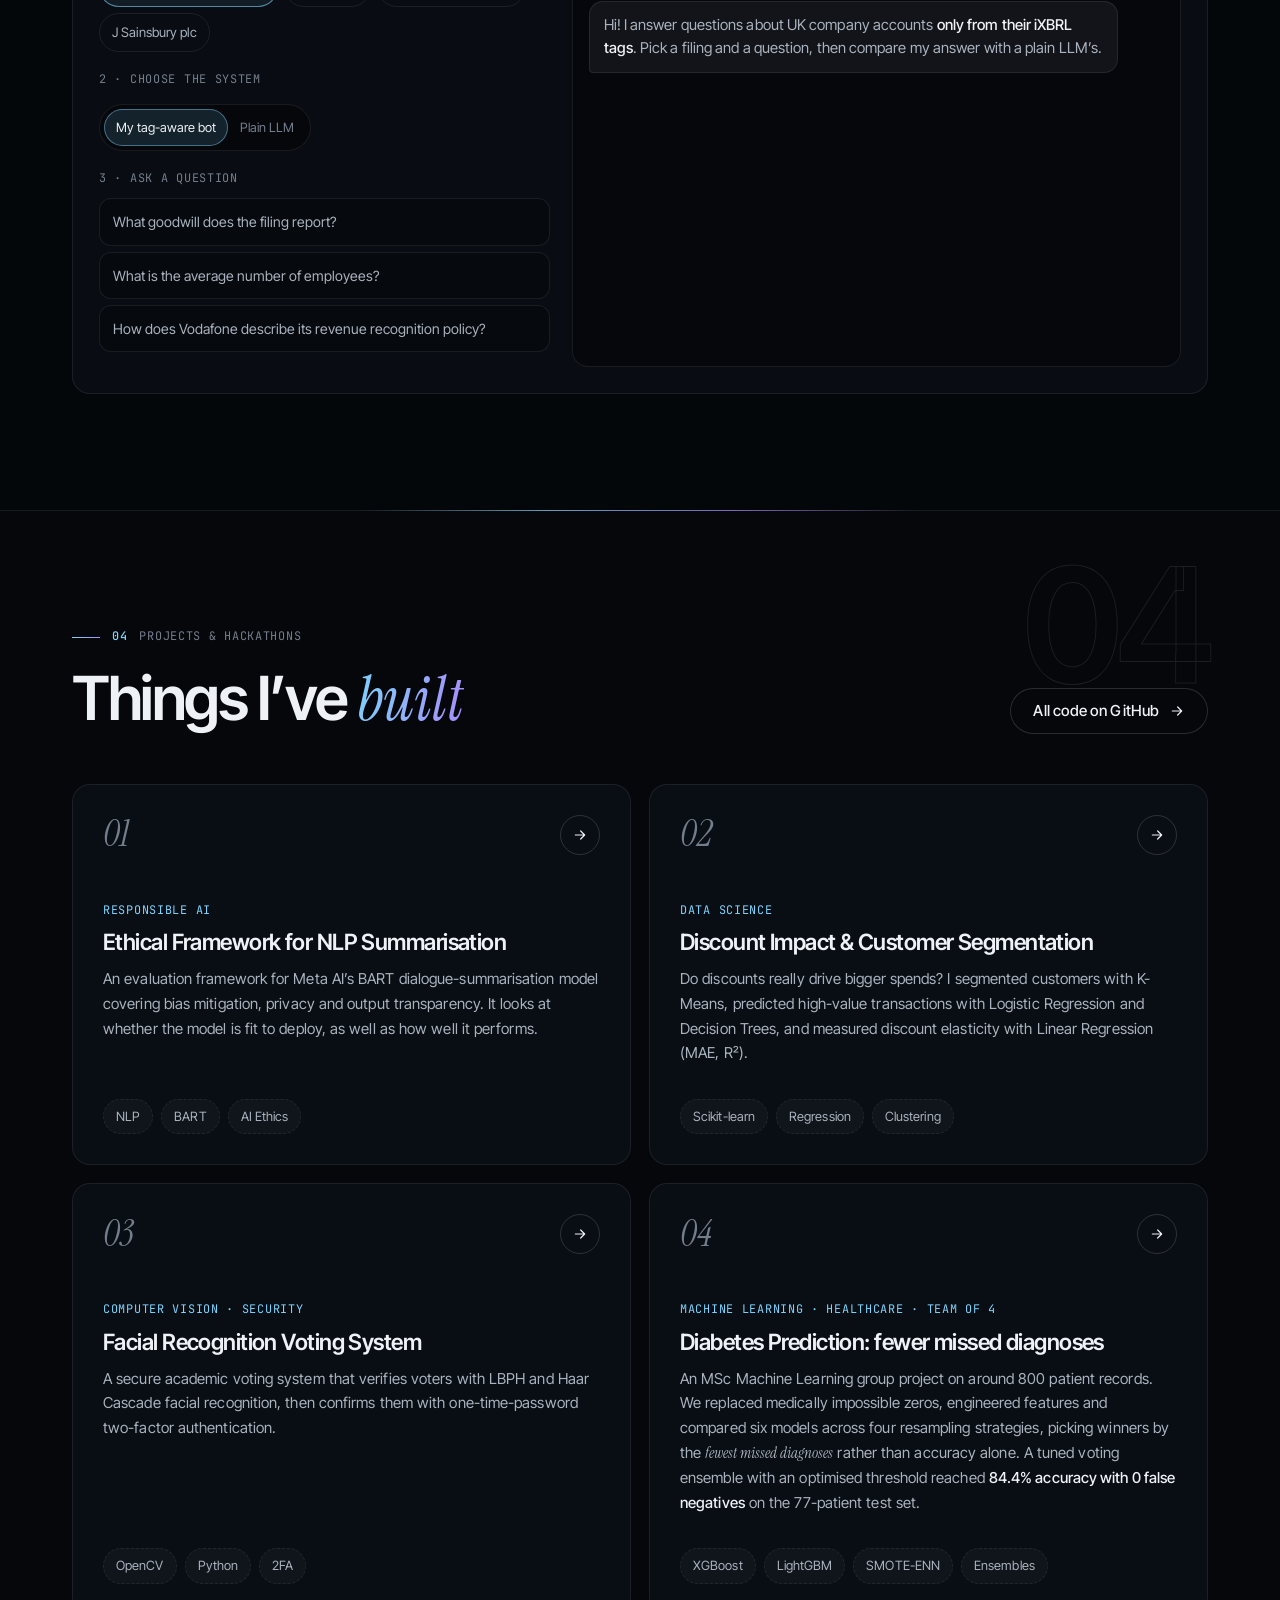
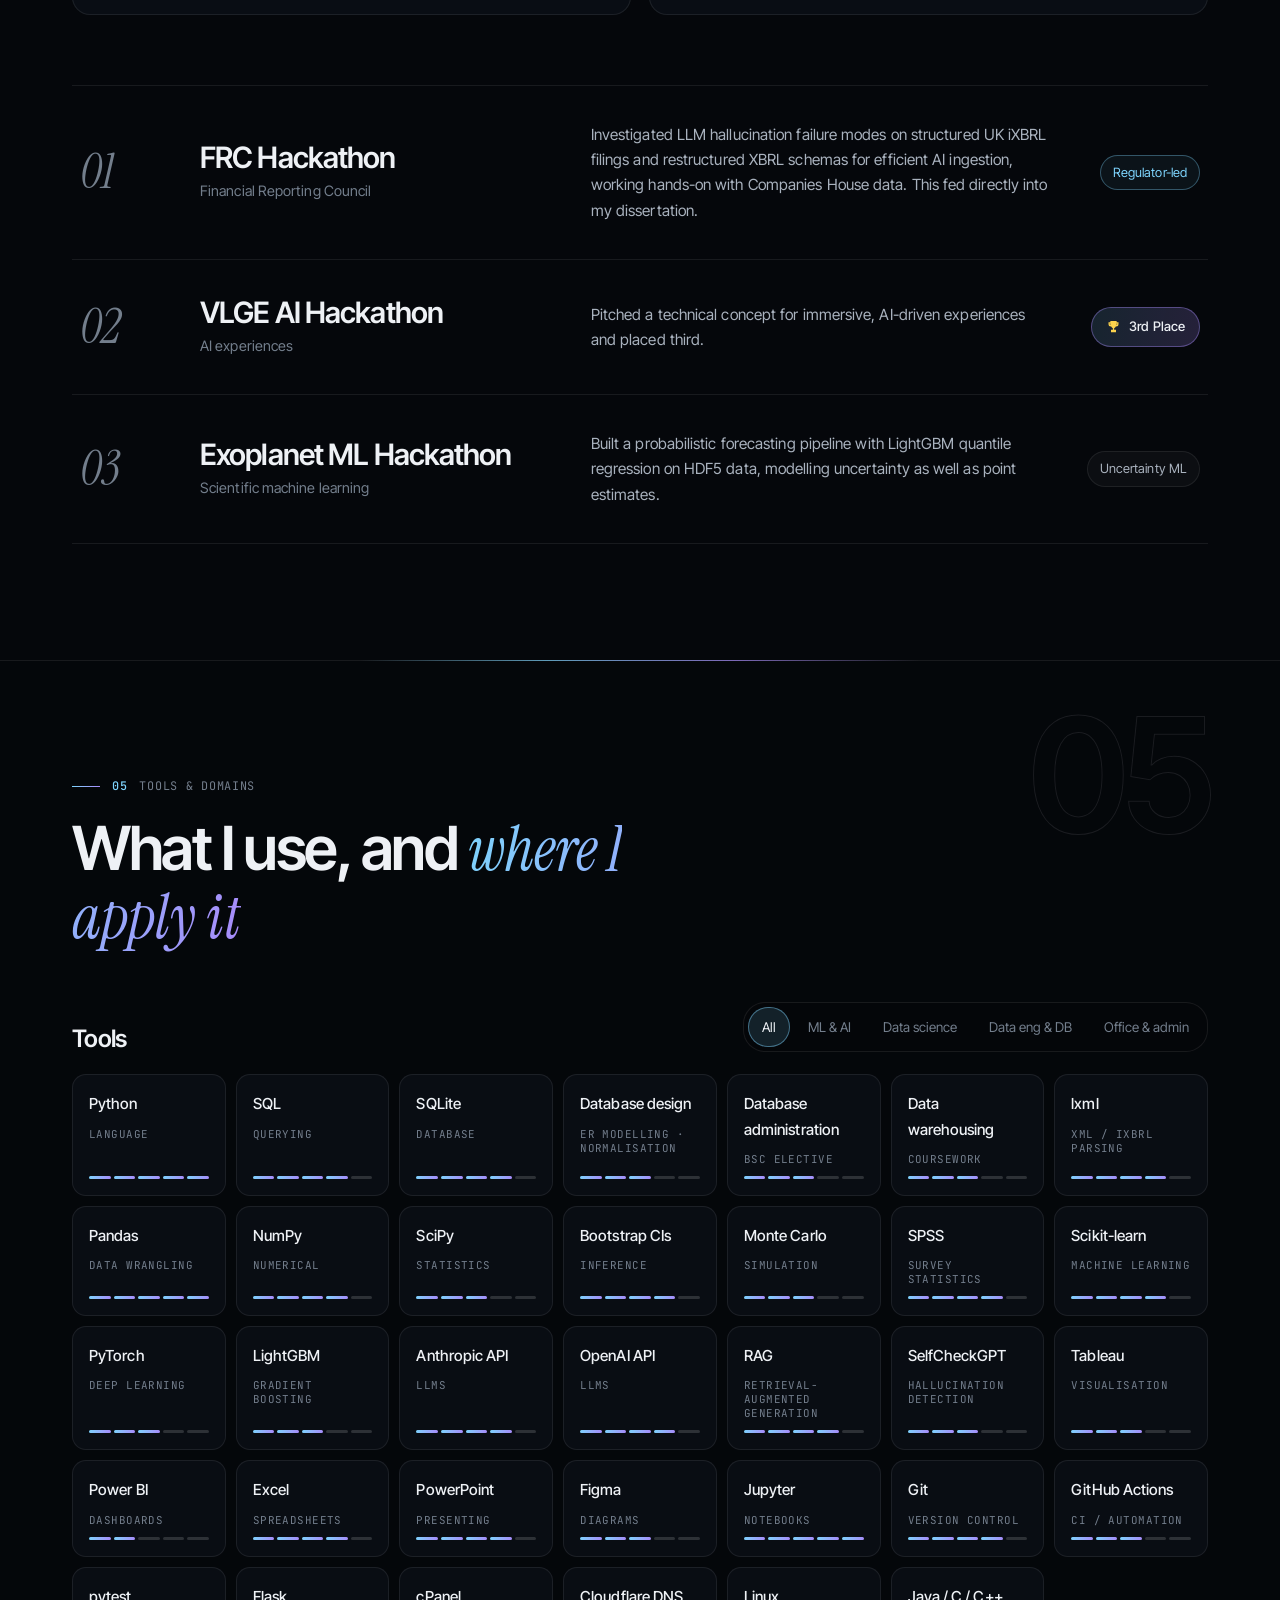
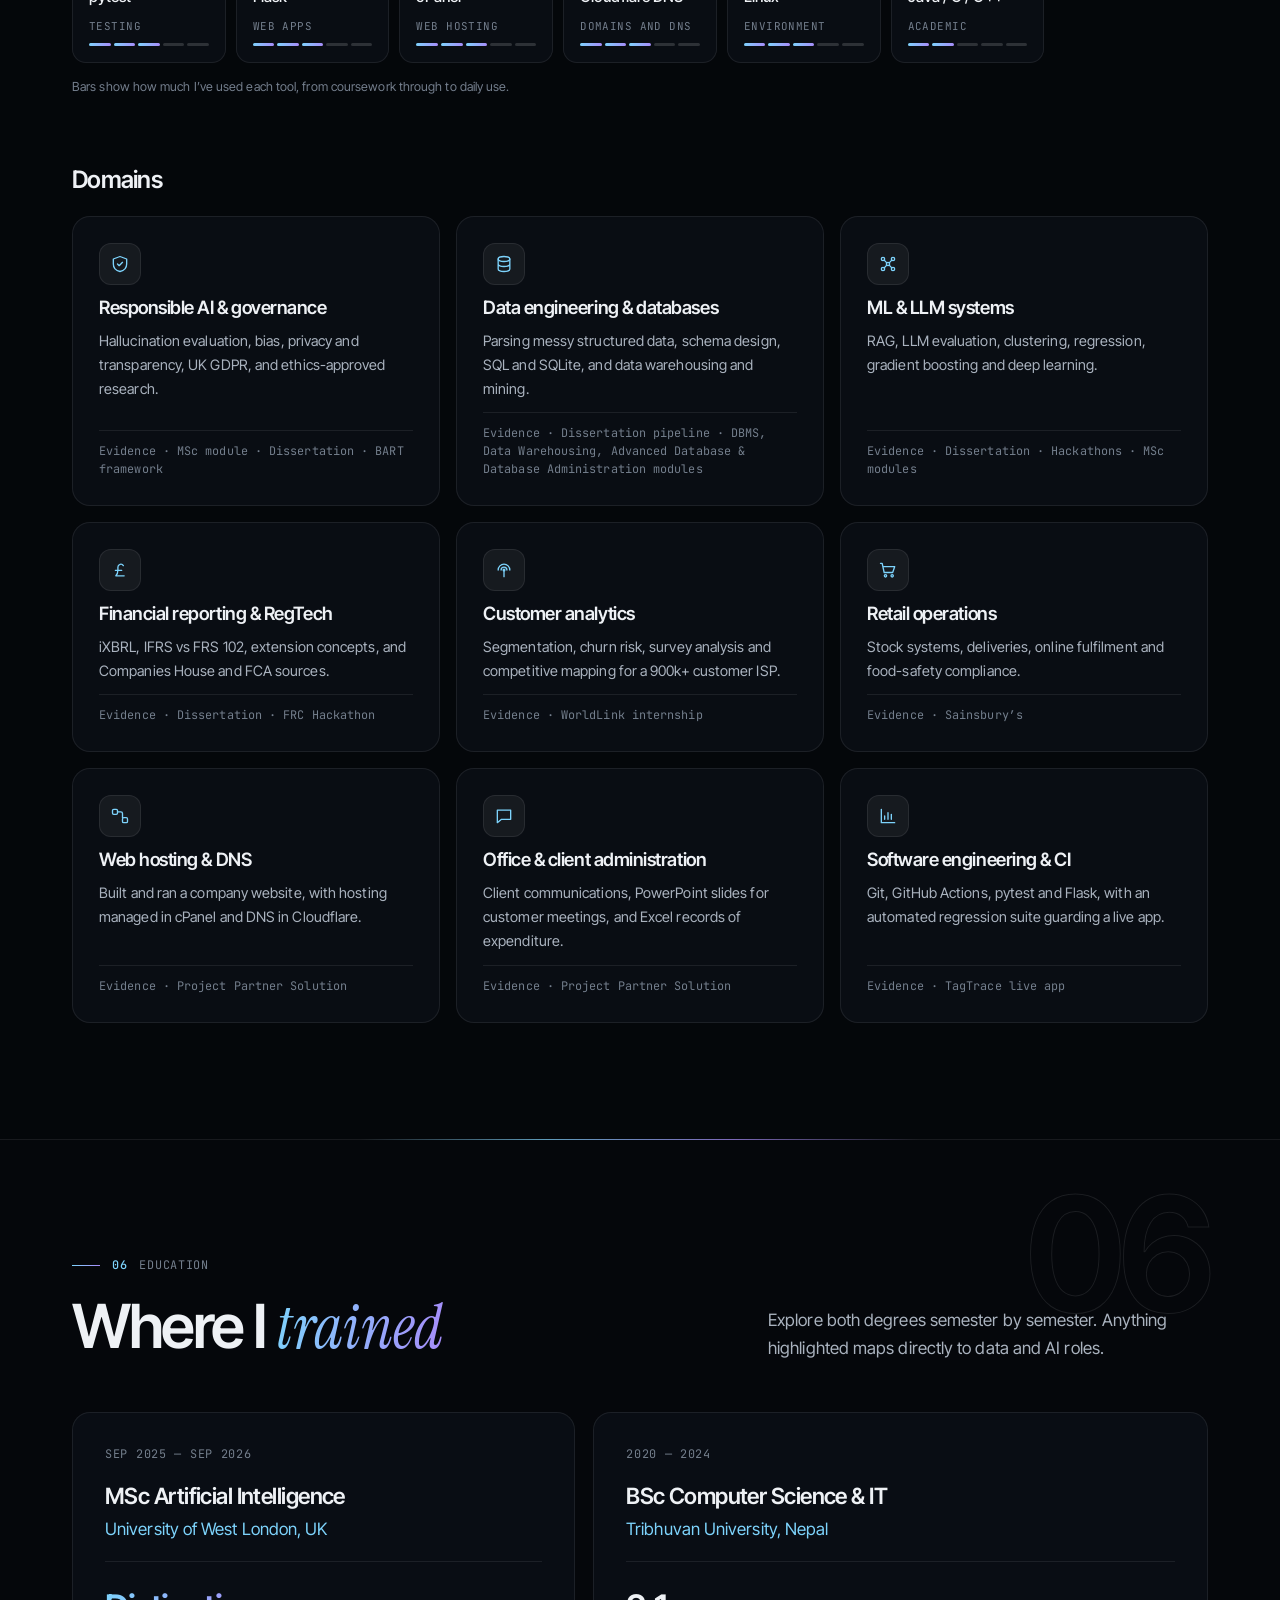
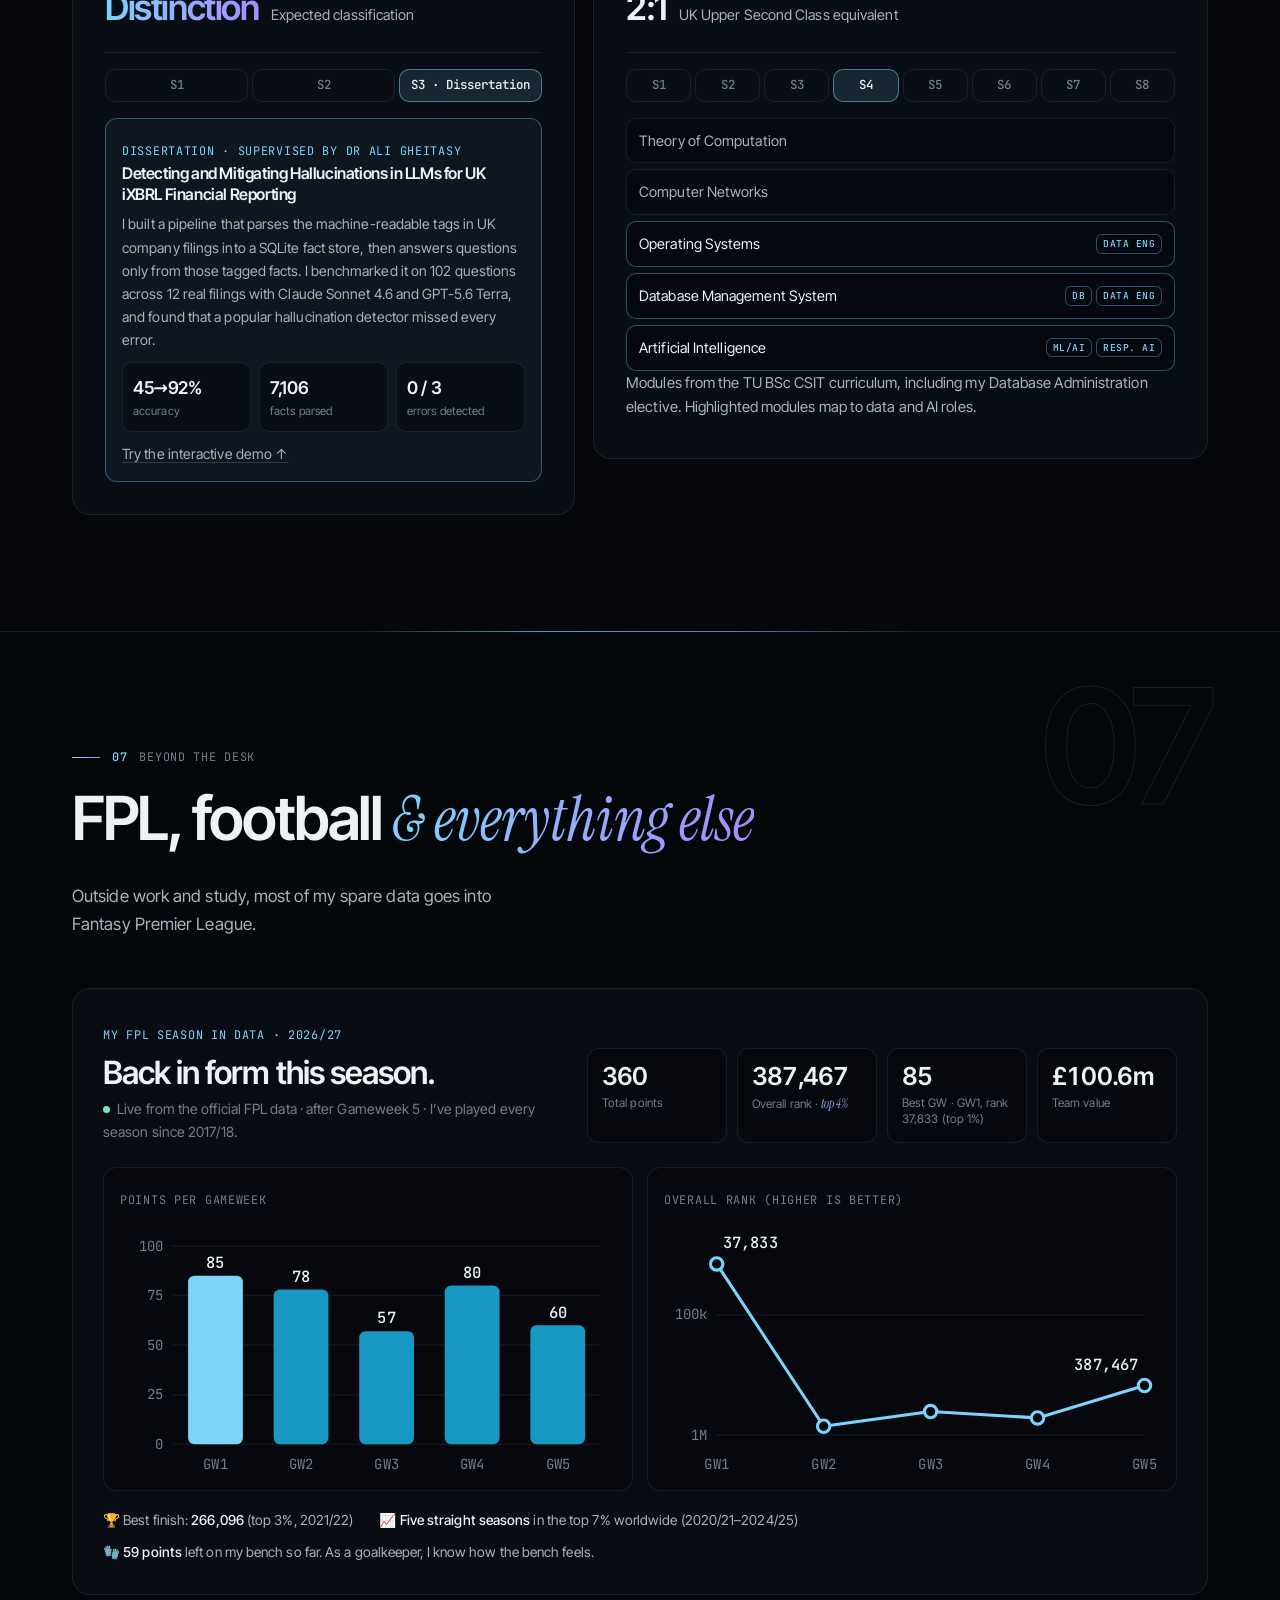
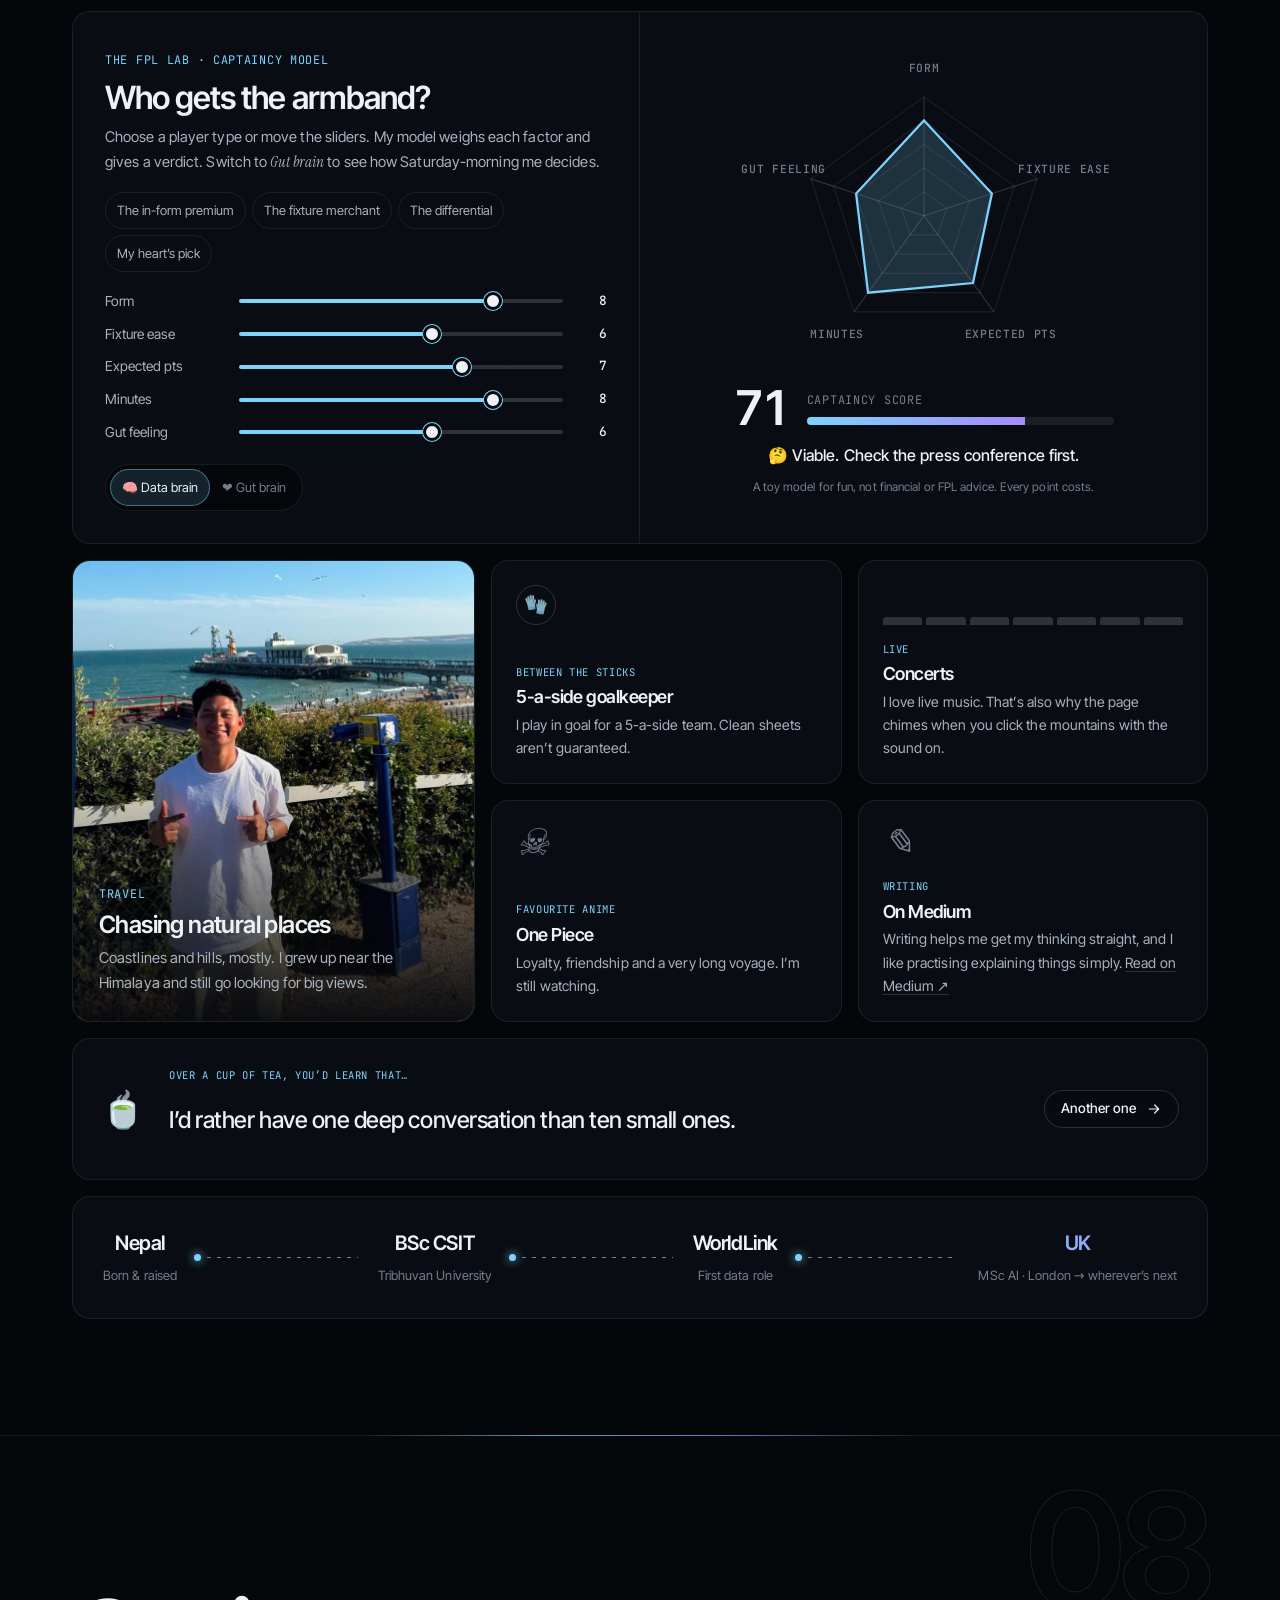
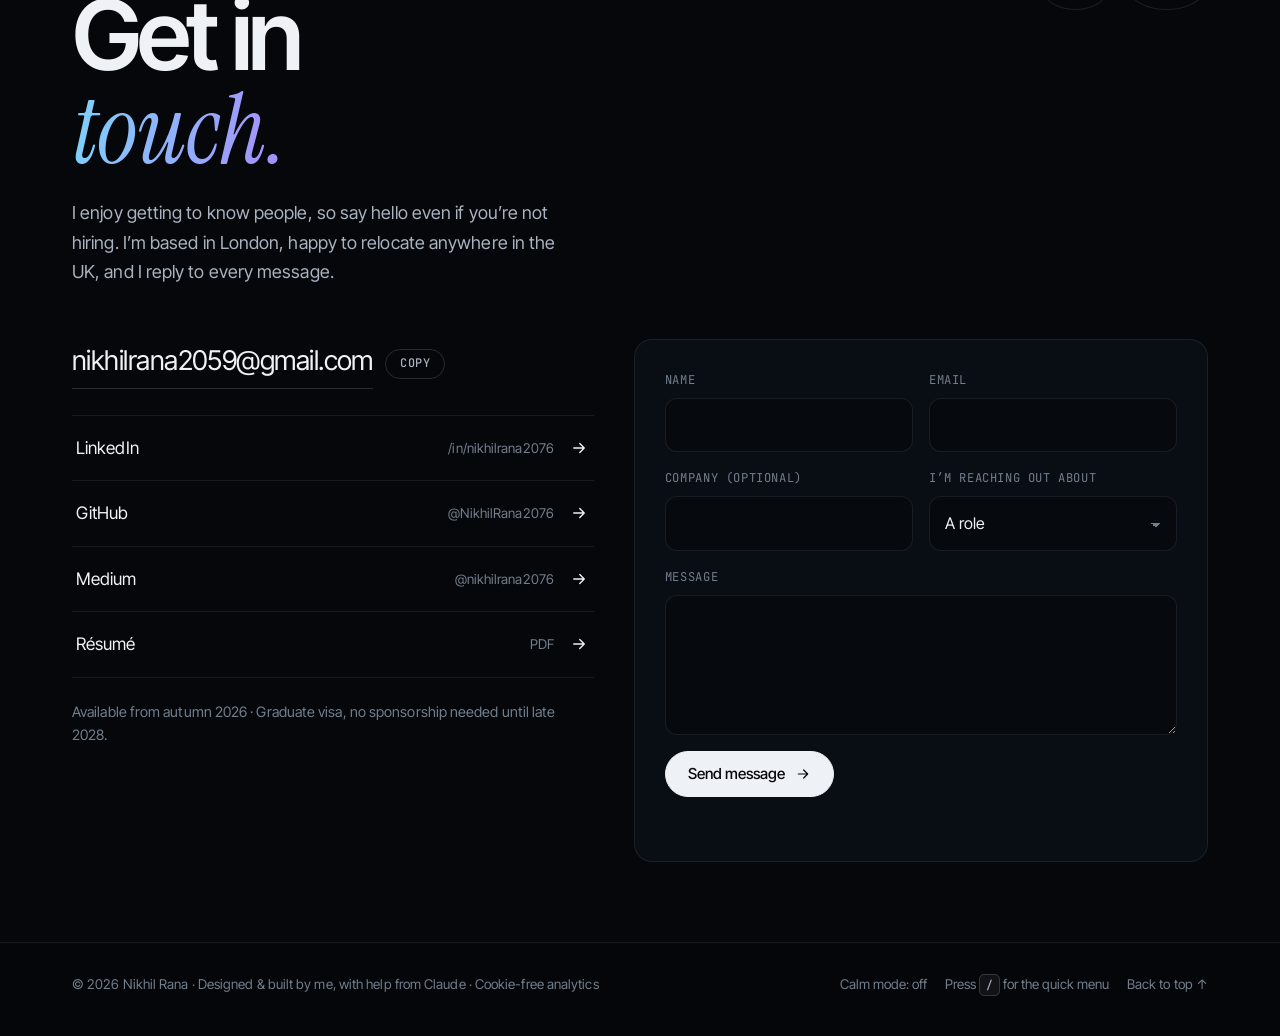
==== commit 271df6fe: "Restore all tea facts, rewritten to sound less scripted Nikhil chose to keep all 18 facts. Rewrite t" ====
--- a/index.html
+++ b/index.html
@@ -1811,7 +1811,7 @@
     (function tryNext(i){if(i>=srcs.length||location.protocol==='file:')return;fetch(srcs[i]+'?t='+Math.floor(Date.now()/3e5),{cache:'no-store'}).then(function(r){if(!r.ok)throw 0;return r.json()}).then(function(d){if(d&&d.current&&d.current.length)renderFPL(d);else throw 0}).catch(function(){tryNext(i+1)})})(0)})();
 
   /* ---------- Over a coffee ---------- */
-  var COFFEE=['I’d rather have one deep conversation than ten small ones.','I plan the route carefully, then take the scenic one anyway.','I’ll probably remember what you told me about your weekend.','Tea first, then debugging.','My FPL transfers have a longer decision log than some models I’ve trained.','I’ve never met a messy spreadsheet I didn’t want to tidy.','I read the footnotes, and sometimes the terms and conditions too.','I’ll happily explain a p-value over tea. You’ve been warned.'],ci=0;
+  var COFFEE=['I’d rather have one deep conversation than ten small ones.','I tend to notice the quiet person in a meeting.','I want to know why a model works before I trust it.','I plan the route carefully, then take the scenic one anyway.','I do my best work when I know who it’s helping.','Long walks, mountains and live music are how I recharge.','I’ll probably remember what you told me about your weekend.','In 5-a-side I’m the keeper: calm under pressure, mostly.','Tea first, then debugging.','Show me the confidence interval and I’ll believe you.','My FPL transfers have a longer decision log than some models I’ve trained.','I name my variables properly, mostly for future me.','I like checking the metric nobody else looked at.','As a keeper, I’ve made plenty of saves nobody noticed.','I’ve never met a messy spreadsheet I didn’t want to tidy.','I read the footnotes, and sometimes the terms and conditions too.','I’d rather hear “I don’t know” than a confident guess.','I’ll happily explain a p-value over tea. You’ve been warned.'],ci=0;
   $('#coffee-btn').addEventListener('click',function(){var f=$('#coffee-fact');f.classList.add('fade');setTimeout(function(){ci=(ci+1)%COFFEE.length;f.textContent=COFFEE[ci];f.classList.remove('fade')},still()?0:220);tick();track('tea')});
 
   /* ---------- Counters & reveal ---------- */
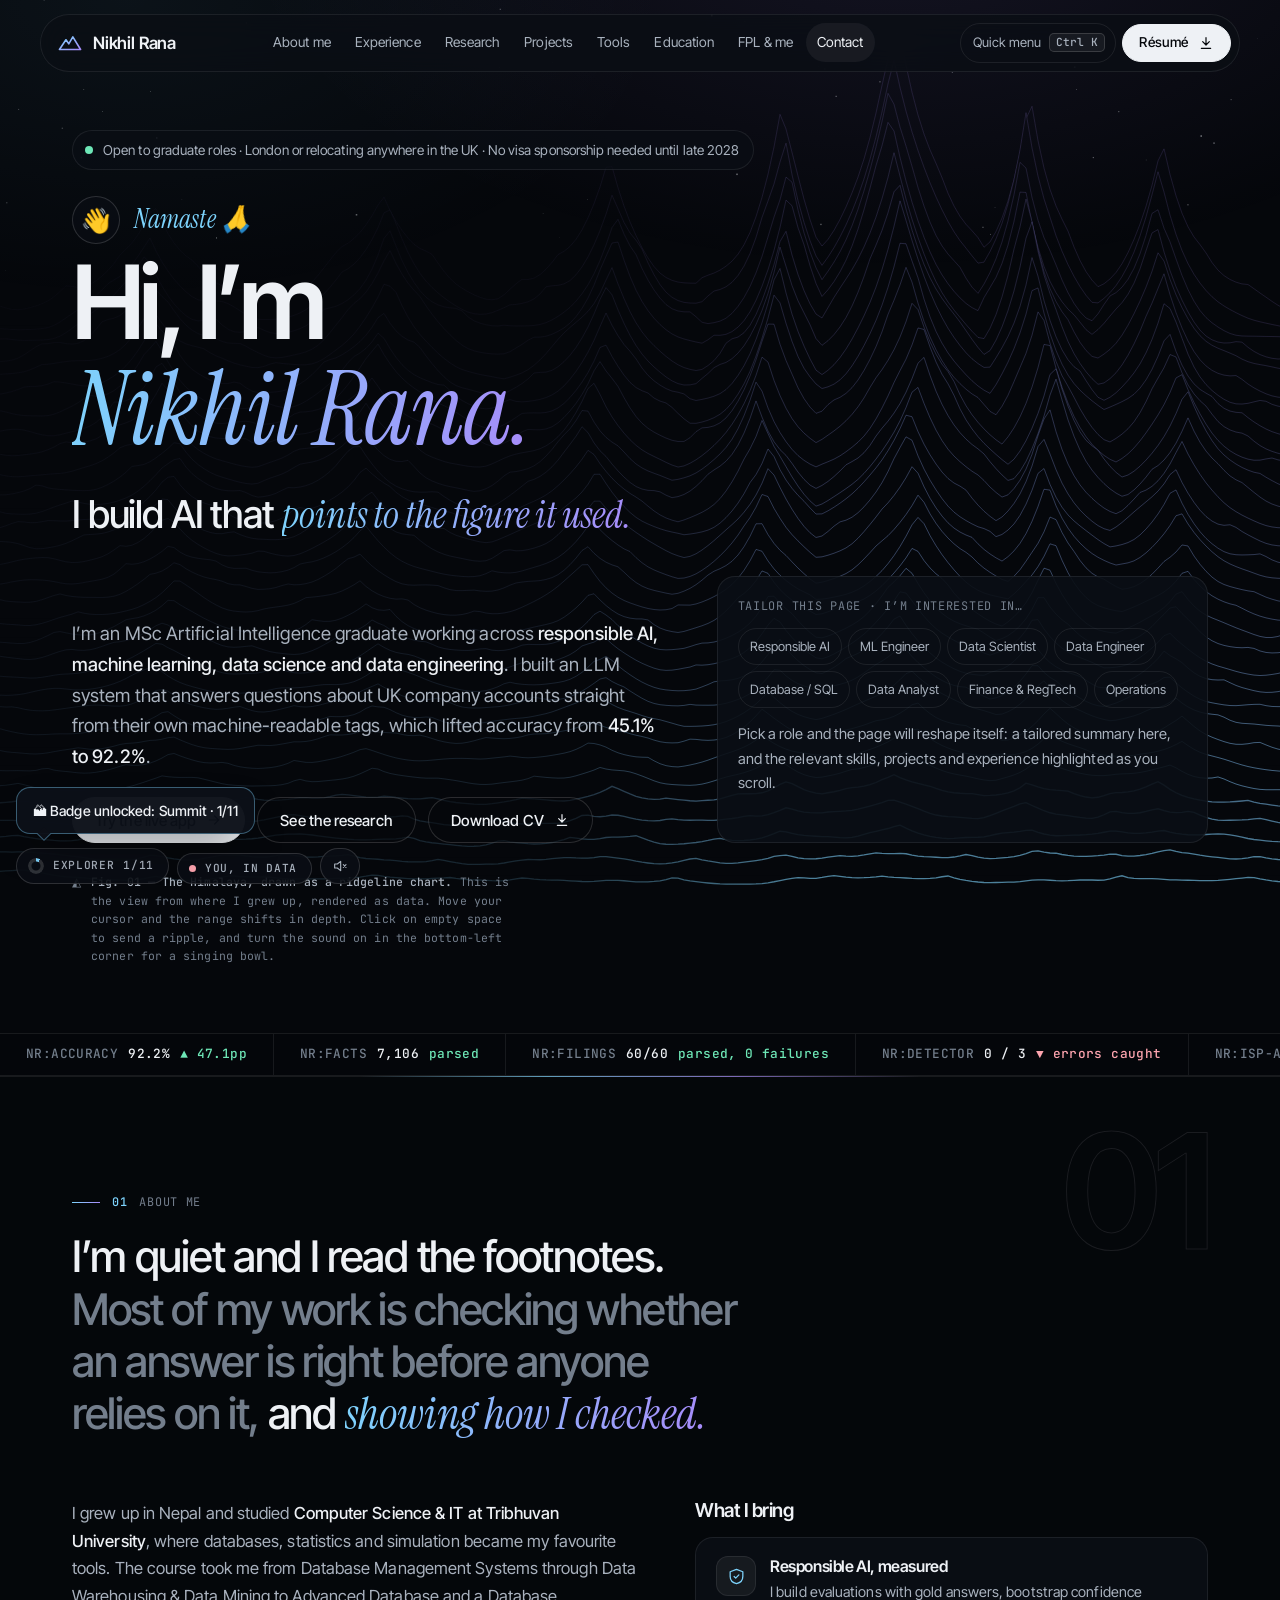
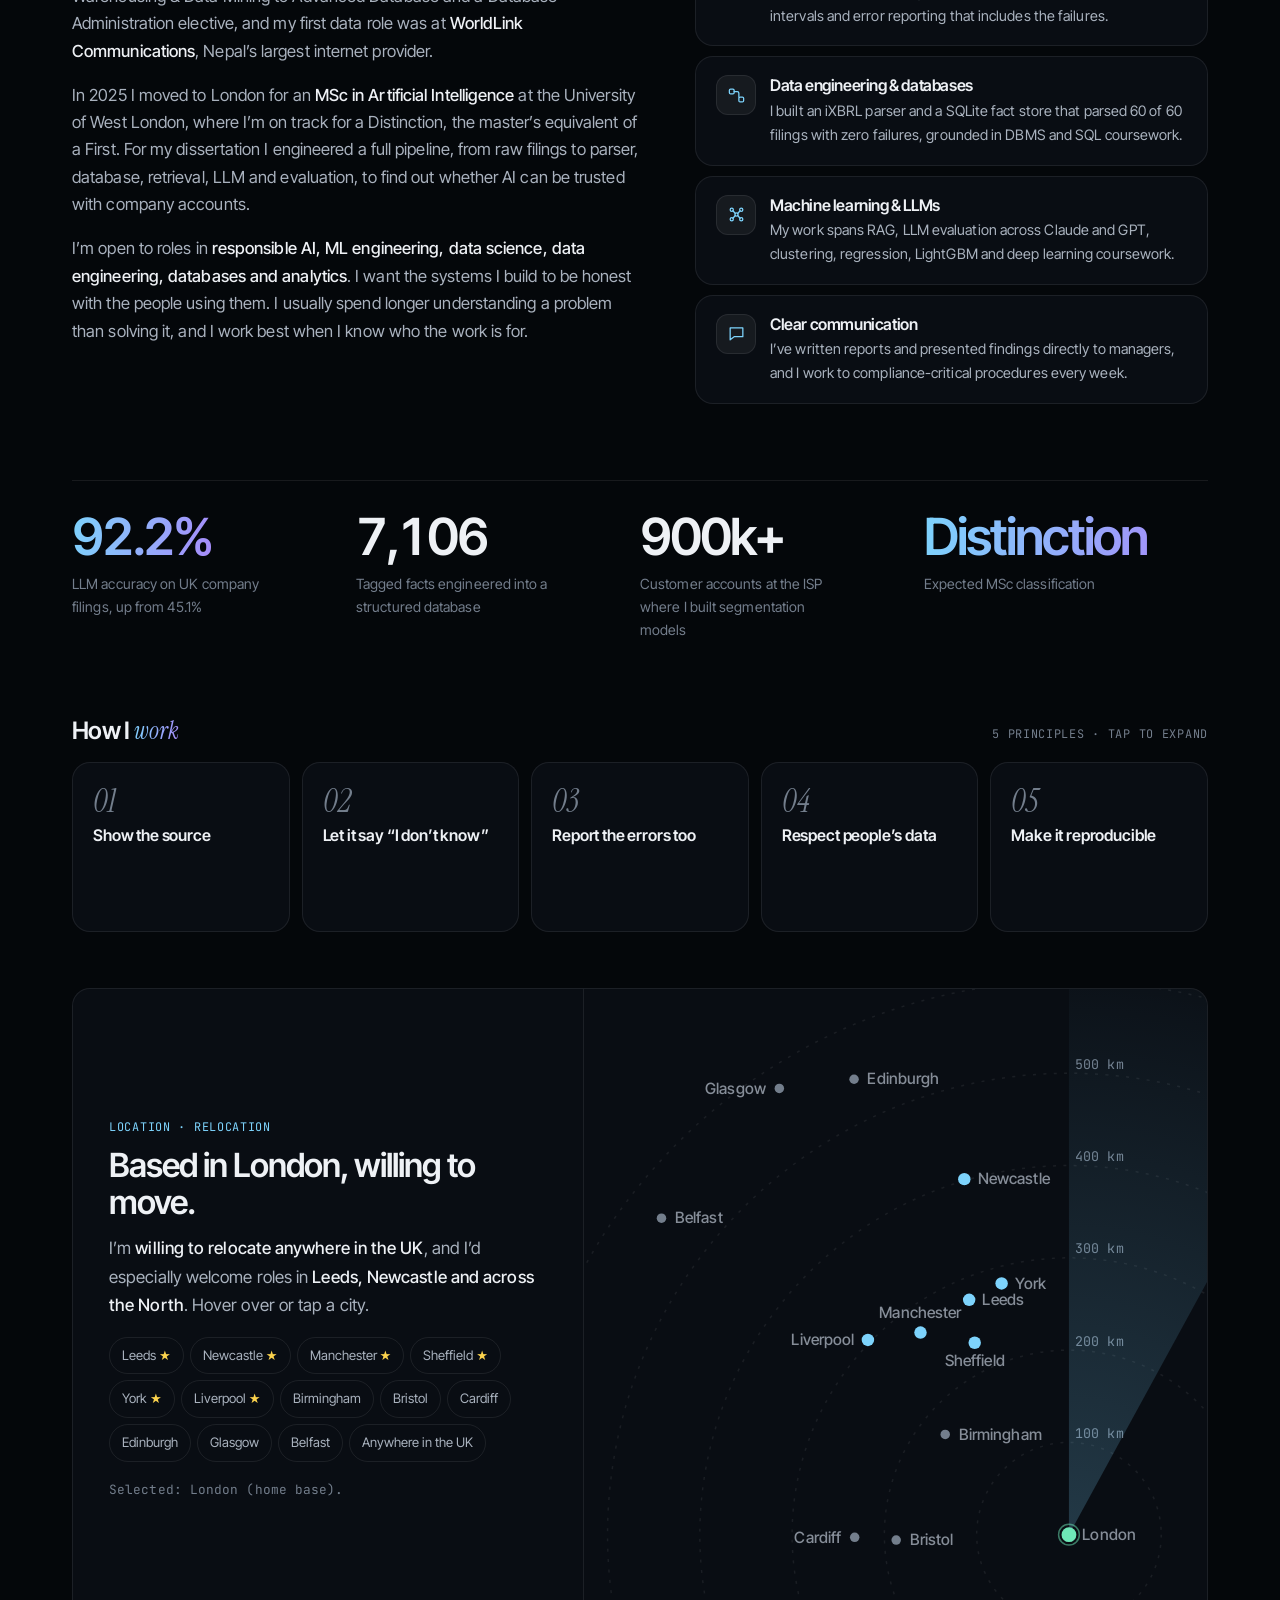
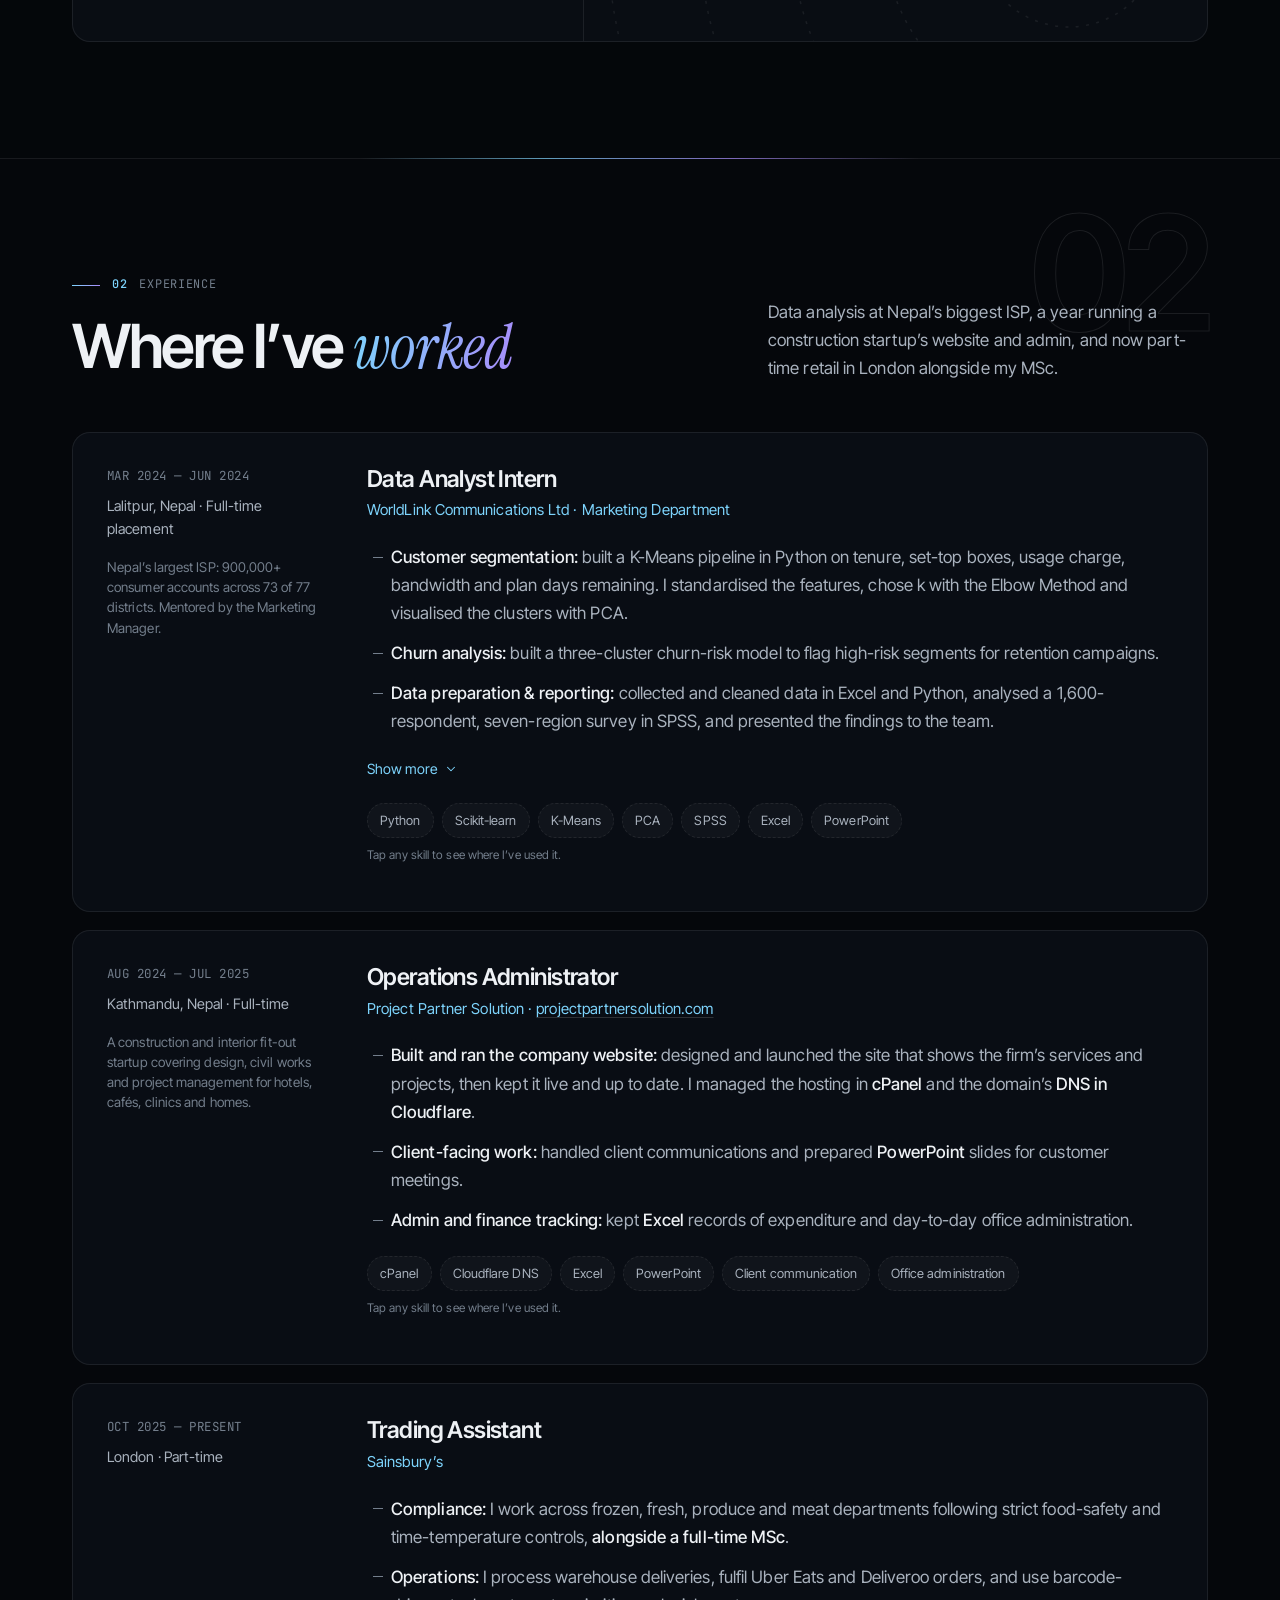
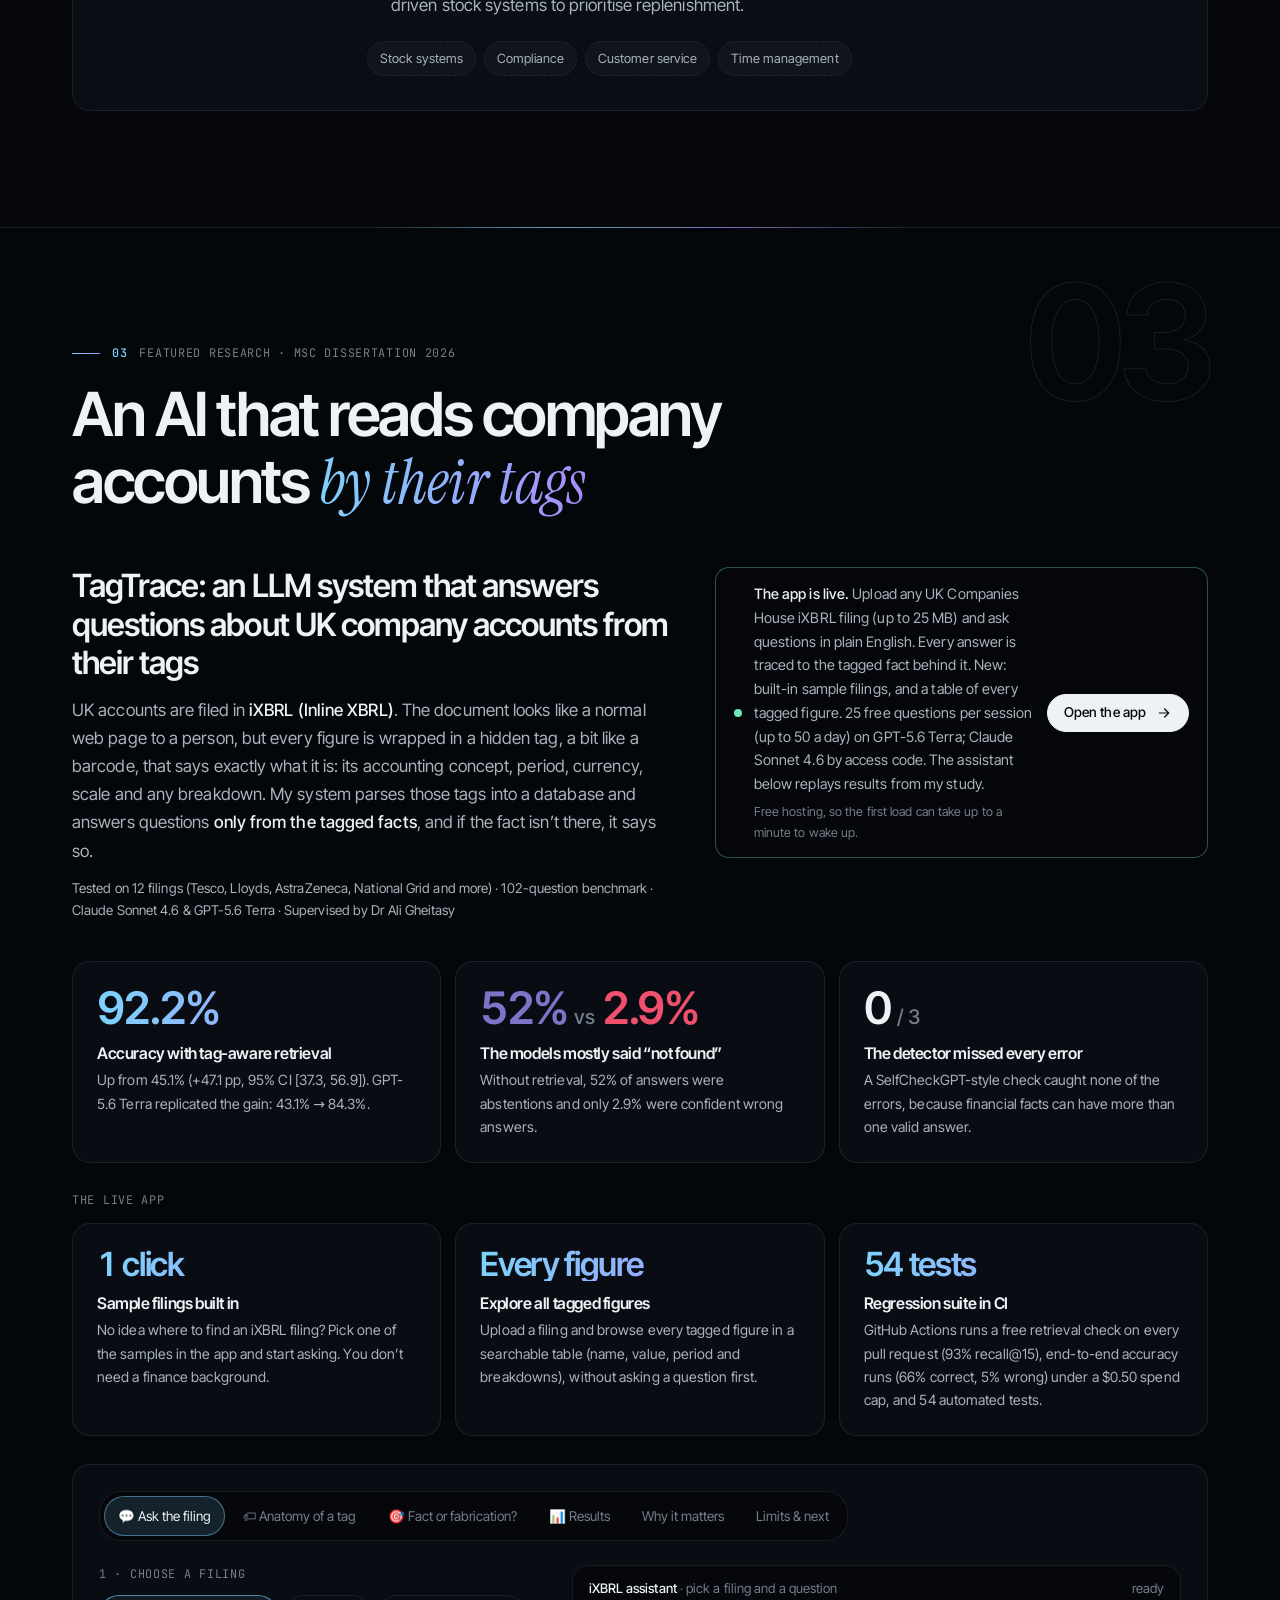
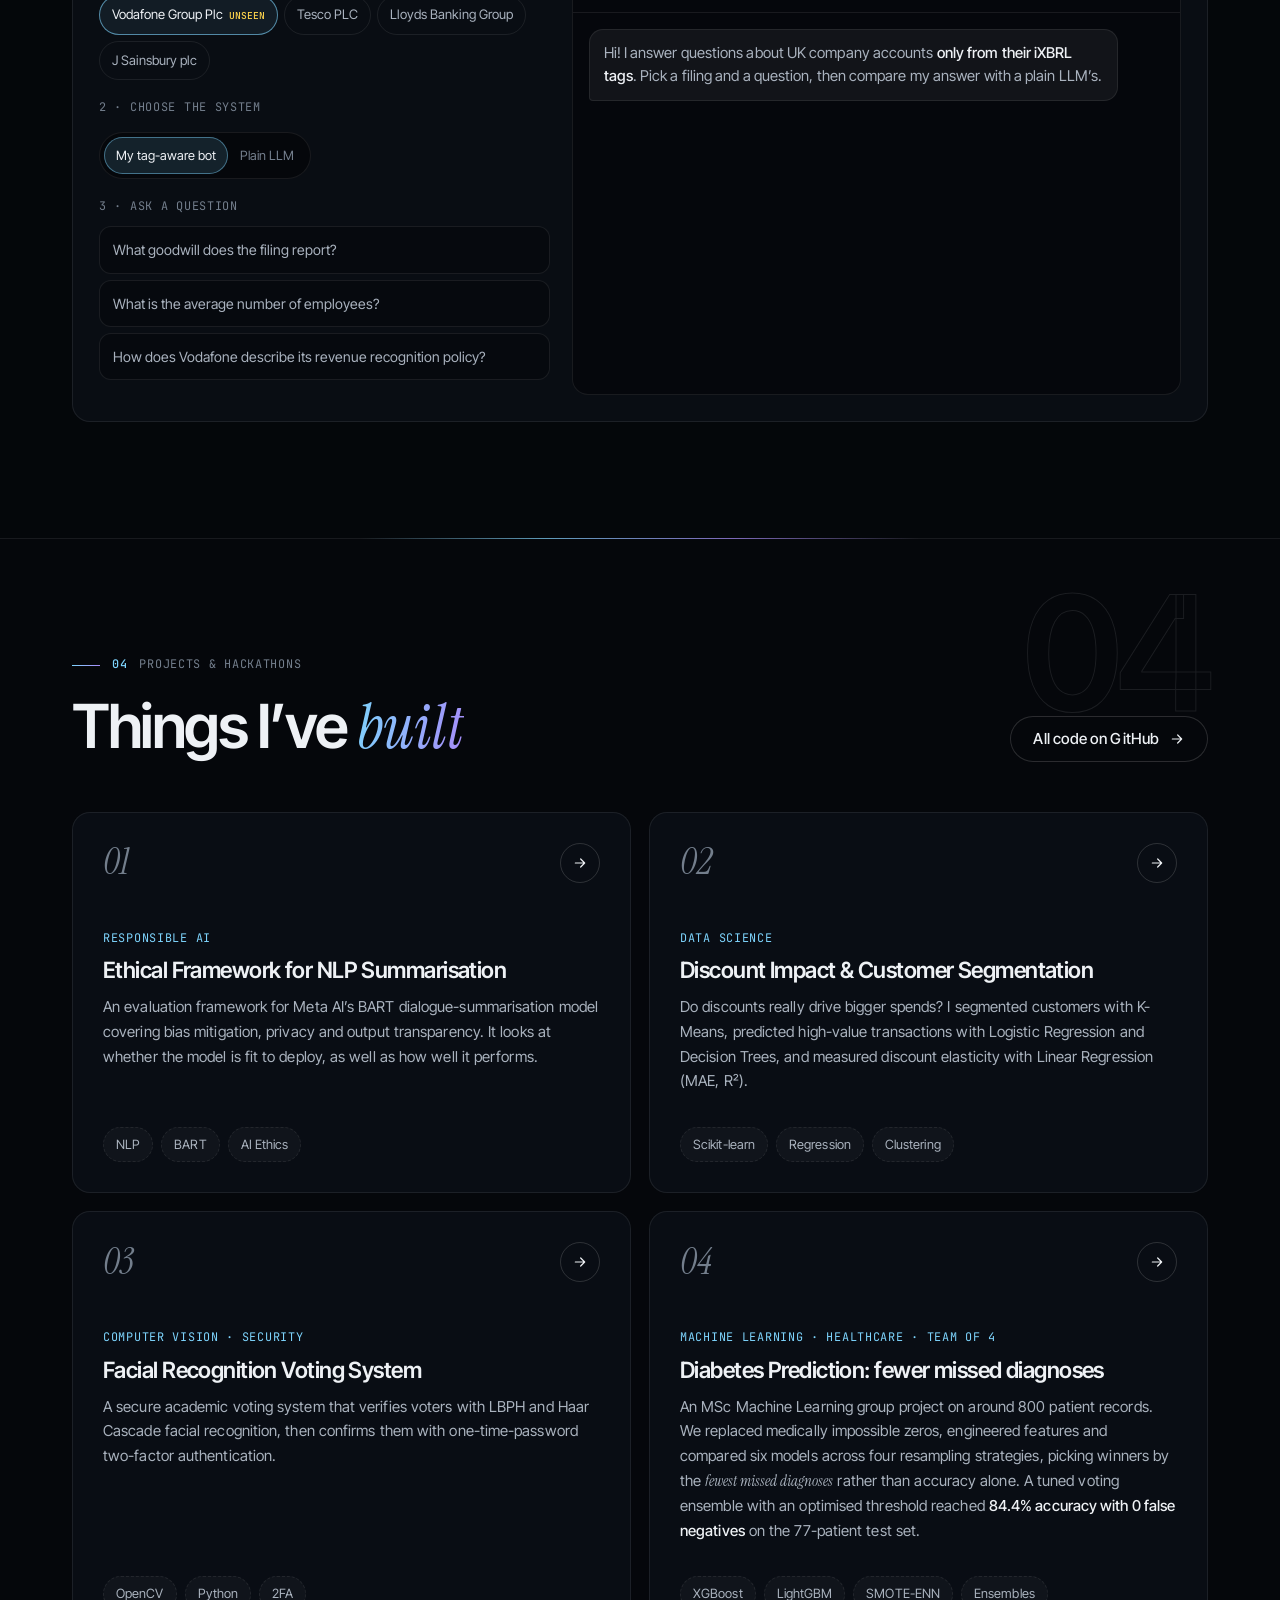
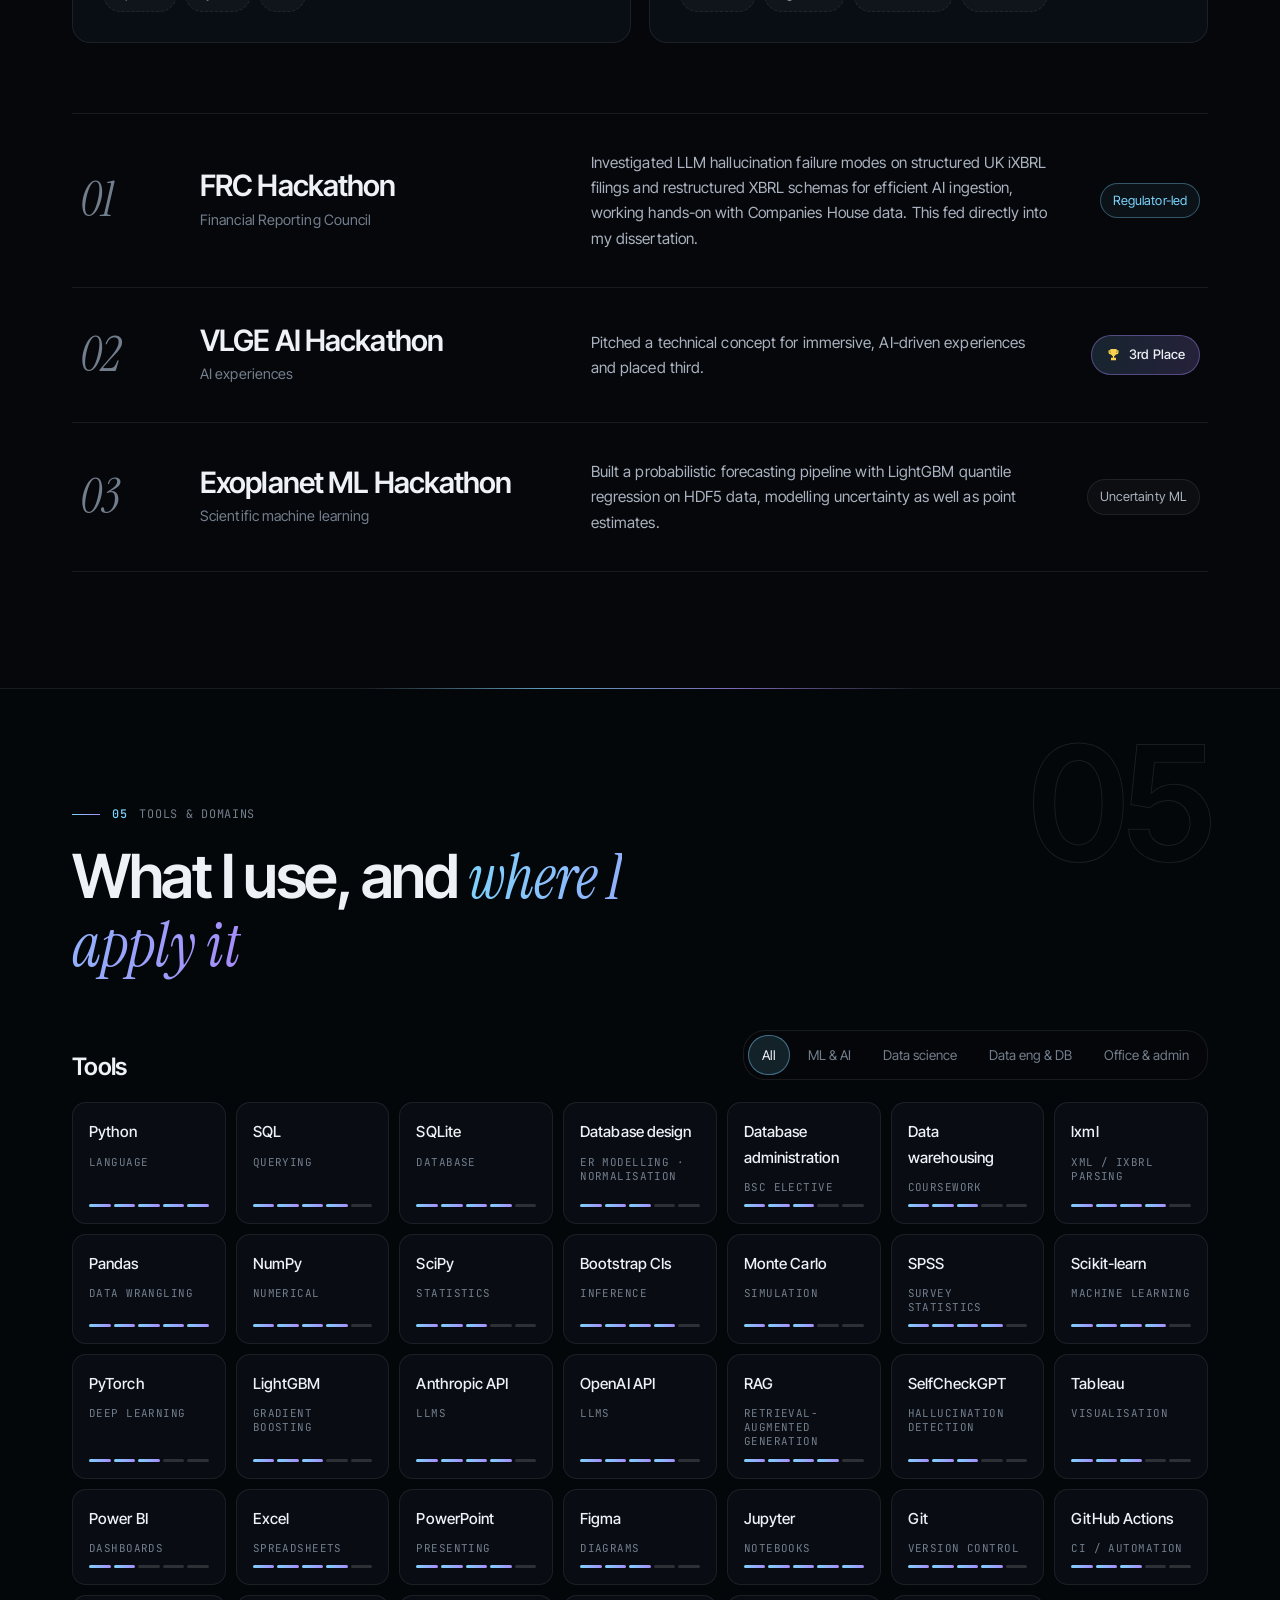
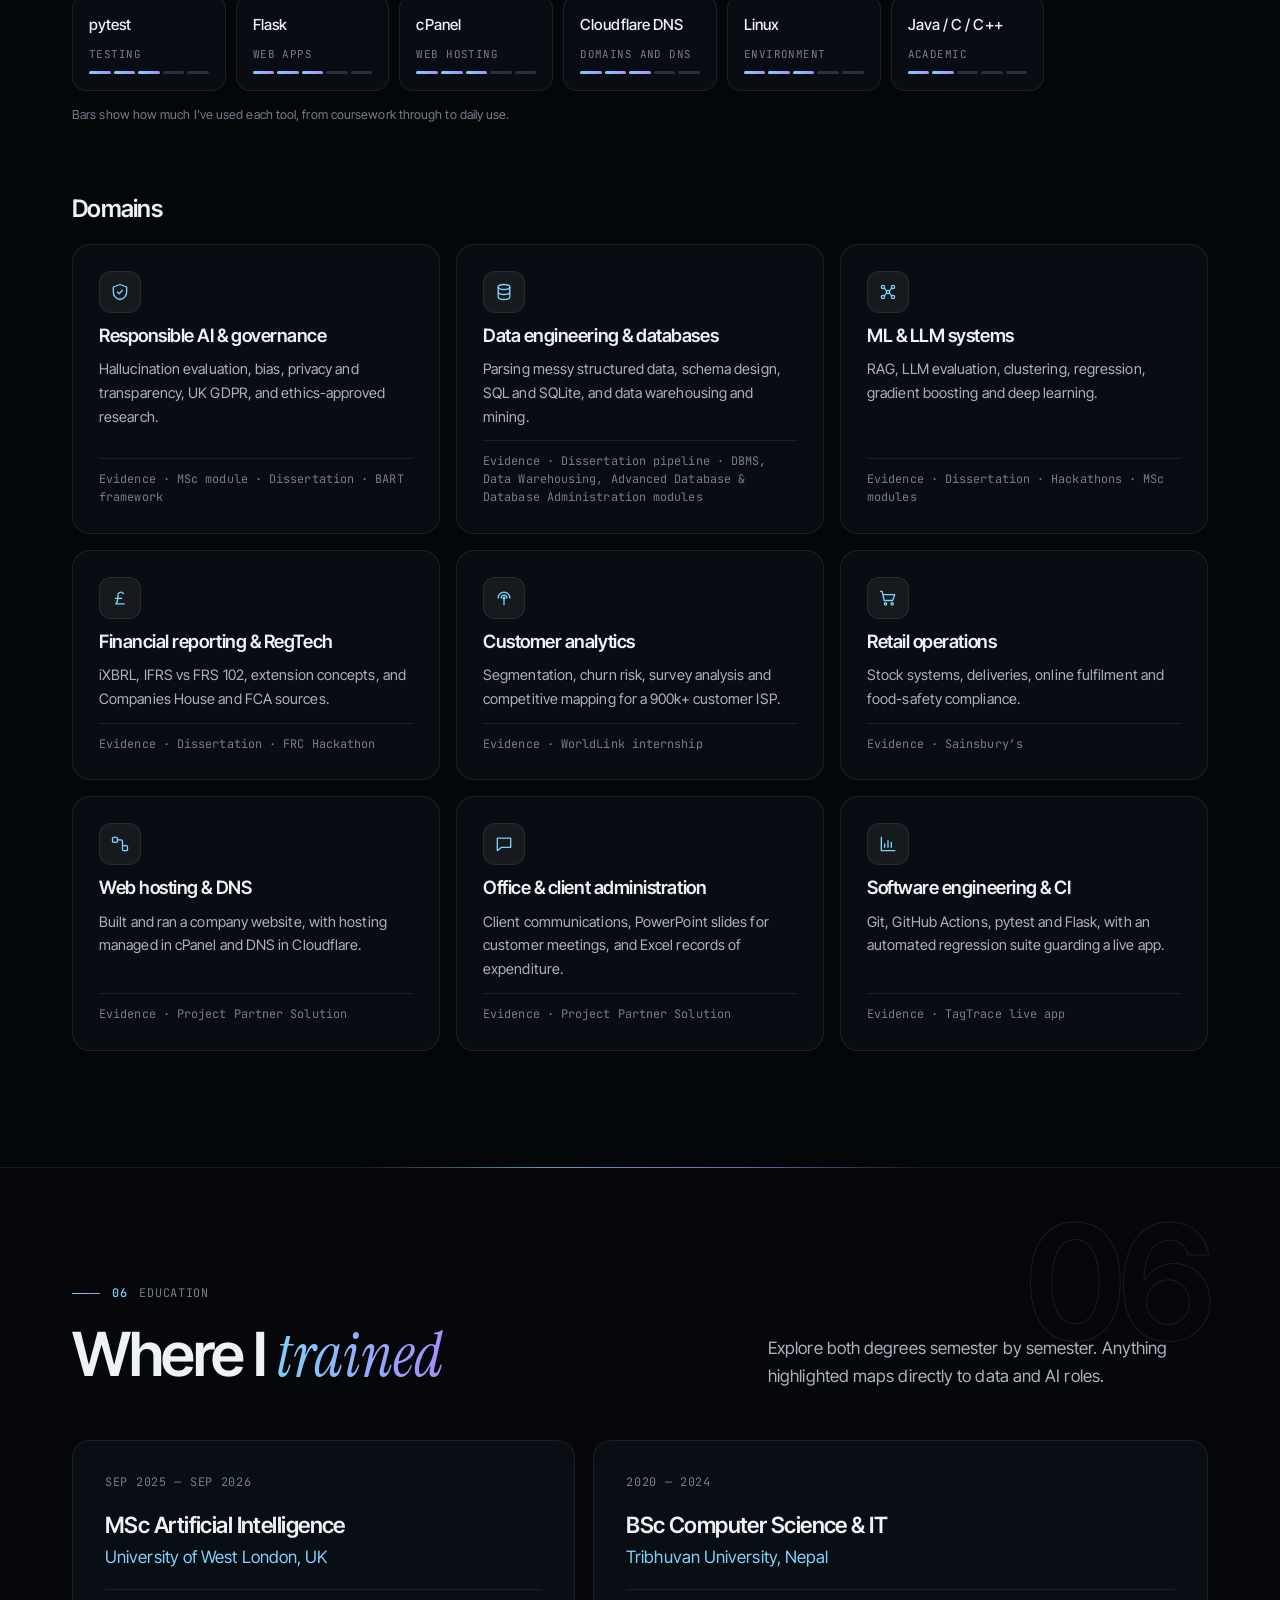
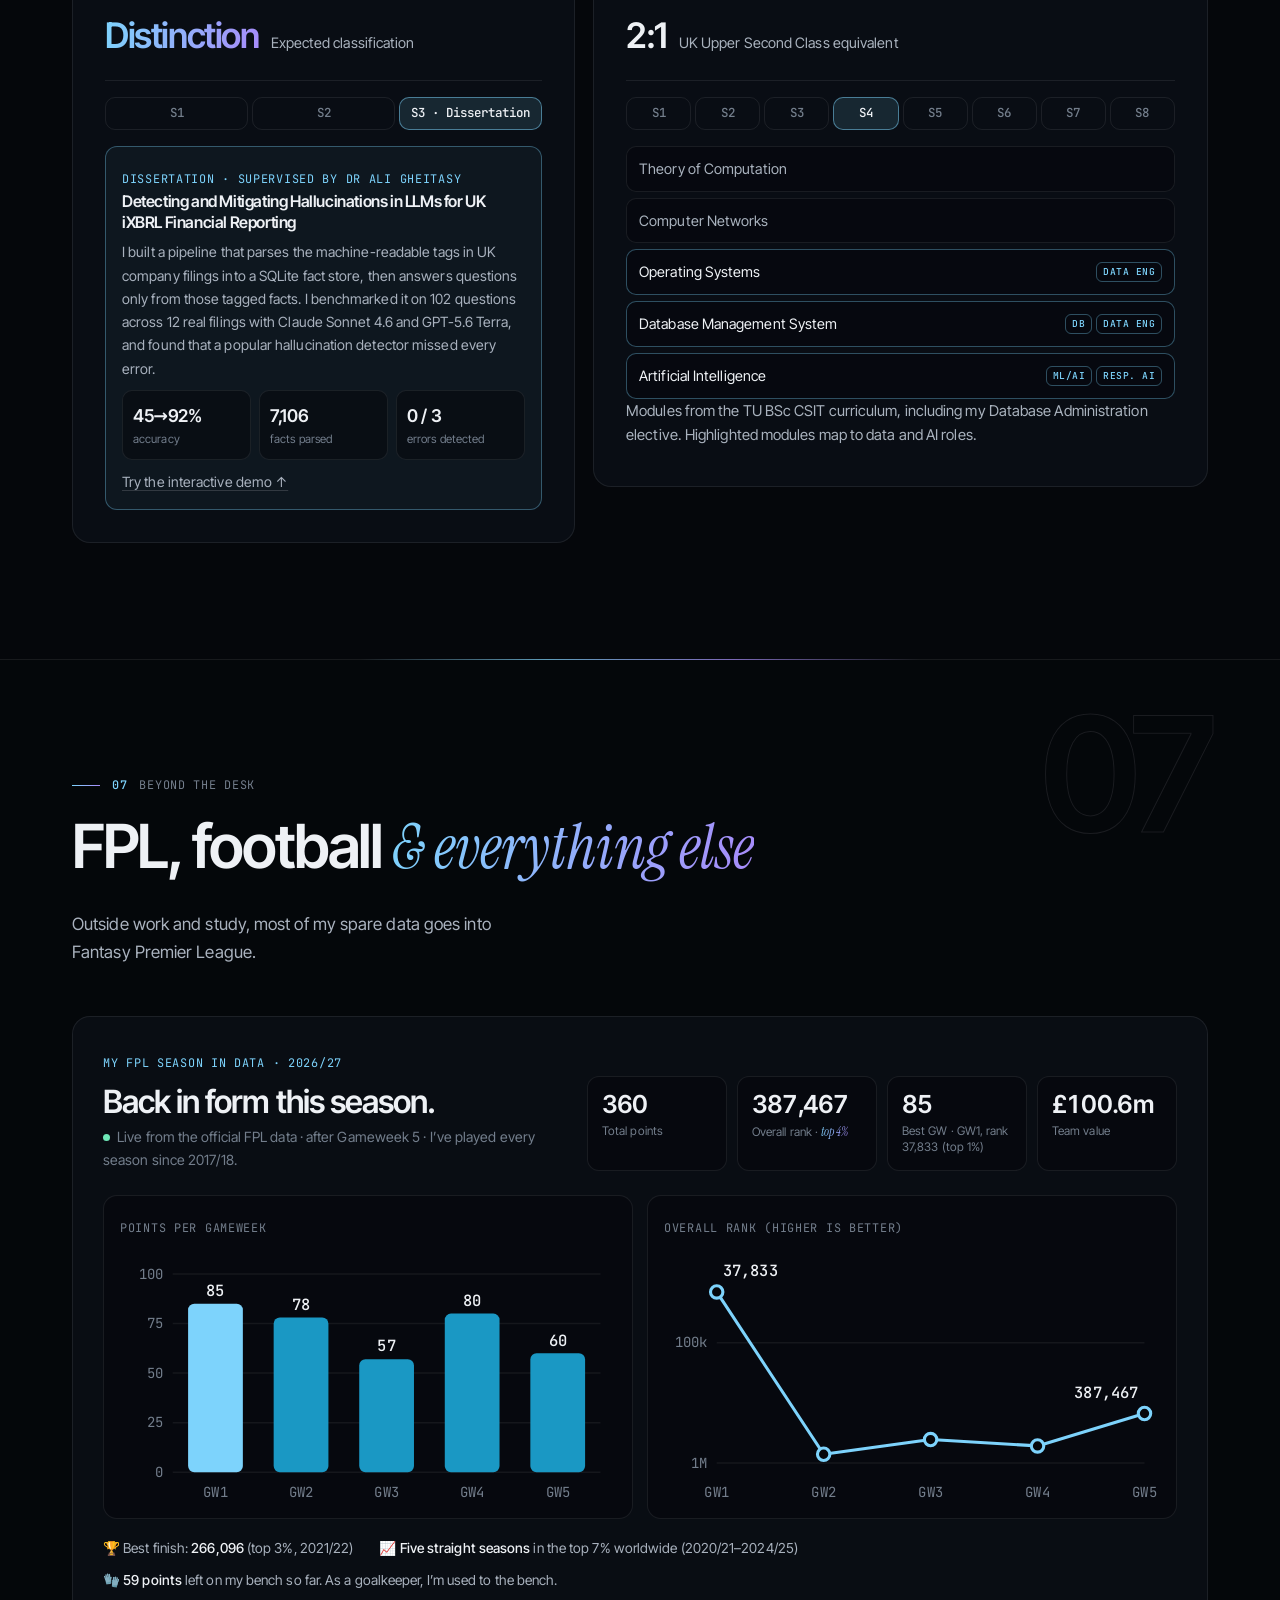
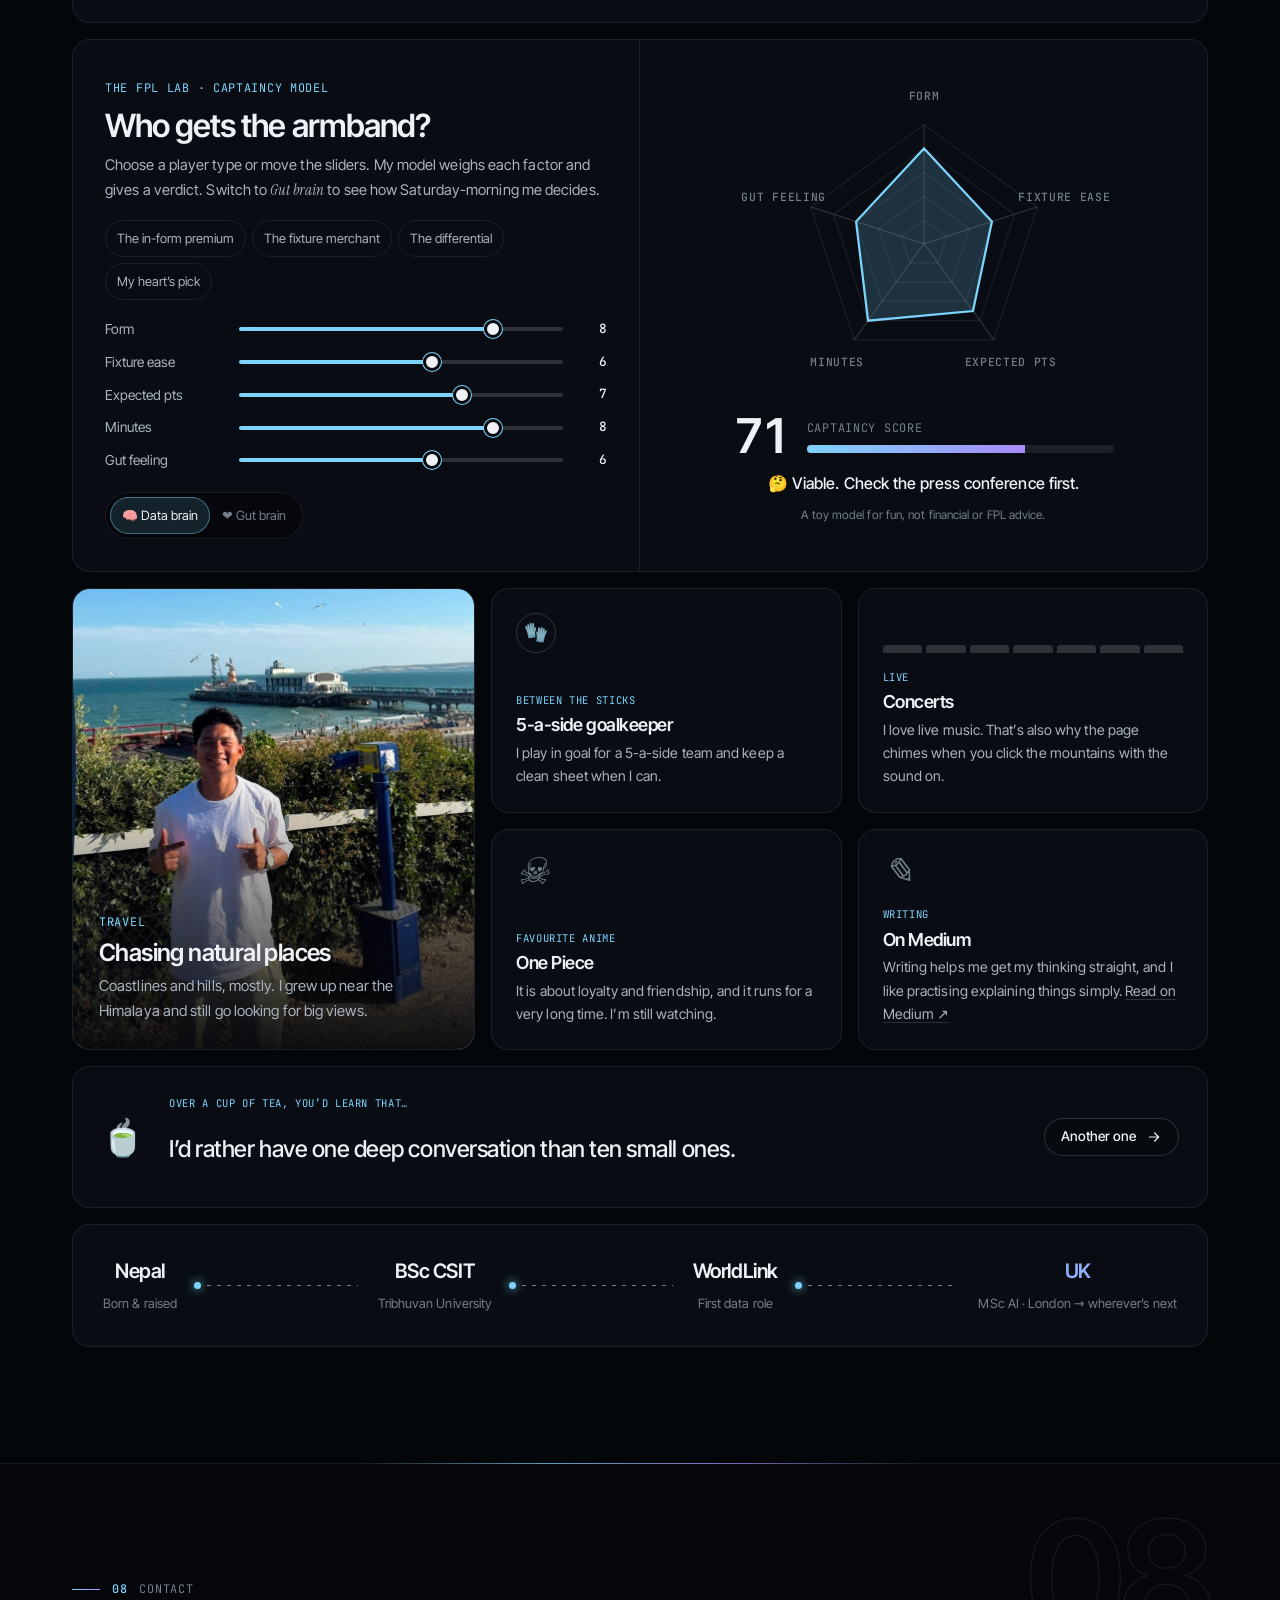
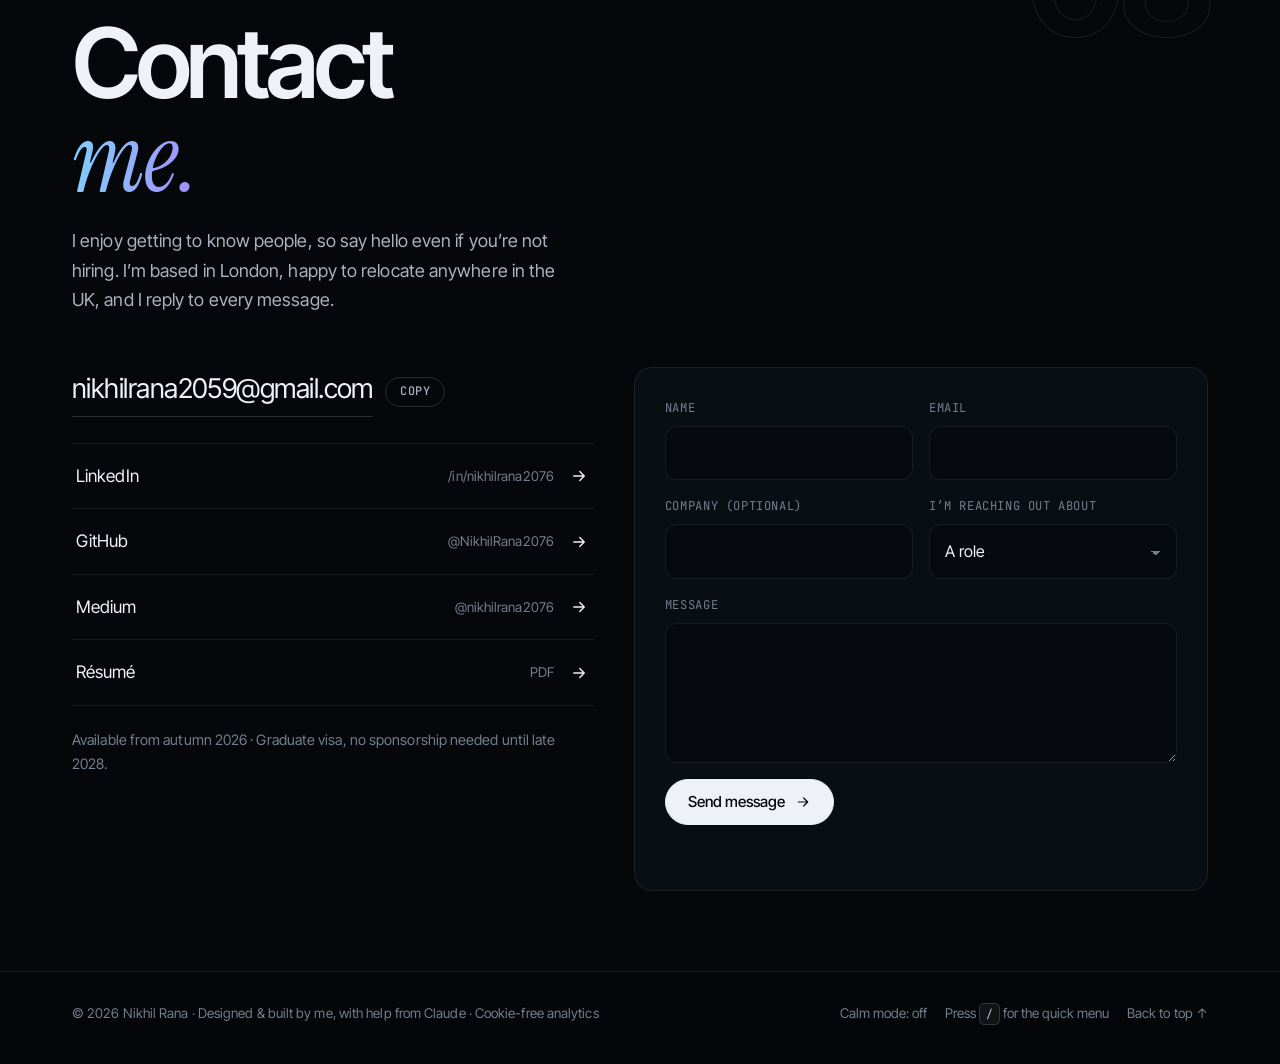
==== commit 55126d0f: "Use 'About me', align project copy with TagTrace, plain-wording pass Co-Authored-By: Claude Sonnet 5" ====
--- a/index.html
+++ b/index.html
@@ -783,7 +783,7 @@
       <span>Nikhil Rana</span></a>
     <nav aria-label="Primary">
       <ul class="nav-links" id="menu">
-        <li><a href="#about">About</a></li>
+        <li><a href="#about">About me</a></li>
         <li><a href="#experience">Experience</a></li>
         <li><a href="#research">Research</a></li>
         <li><a href="#projects">Projects</a></li>
@@ -866,8 +866,8 @@
 <!-- ================= ABOUT ================= -->
 <section class="section solid" id="about">
   <div class="wrap">
-    <div class="s-kicker mono reveal">01 — About</div>
-    <p class="statement reveal">I’m quiet, and I read the footnotes. <span class="dim">Most of my work is checking whether an answer is right before anyone relies on it,</span> and <em class="grad">showing how I checked.</em></p>
+    <div class="s-kicker mono reveal">01 — About me</div>
+    <p class="statement reveal">I’m quiet and I read the footnotes. <span class="dim">Most of my work is checking whether an answer is right before anyone relies on it,</span> and <em class="grad">showing how I checked.</em></p>
     <div class="about-grid">
       <div class="about-text reveal">
         <p>I grew up in Nepal and studied <strong>Computer Science &amp; IT at Tribhuvan University</strong>, where databases, statistics and simulation became my favourite tools. The course took me from Database Management Systems through Data Warehousing &amp; Data Mining to Advanced Database and a Database Administration elective, and my first data role was at <strong>WorldLink Communications</strong>, Nepal’s largest internet provider.</p>
@@ -902,7 +902,7 @@
     <div class="reloc glow reveal" id="relocate">
       <div class="reloc-copy">
         <span class="mono" style="color:var(--a1)">Location · Relocation</span>
-        <h3>Based in London. Happy to move.</h3>
+        <h3>Based in London, willing to move.</h3>
         <p>I’m <span class="hl">willing to relocate anywhere in the UK</span>, and I’d especially welcome roles in <span class="hl">Leeds, Newcastle and across the North</span>. Hover over or tap a city.</p>
         <div class="city-chips" id="city-chips"></div>
         <div class="readout" id="readout">Selected: London (home base).</div>
@@ -994,8 +994,8 @@
     </div>
     <div class="research-top reveal">
       <div>
-        <h3>Every number in a UK company filing already carries a machine-readable label. I built an LLM system that uses it.</h3>
-        <p>UK accounts are filed in <strong>iXBRL (Inline XBRL)</strong>. The document looks like a normal web page to a person, but every figure is wrapped in a tag that says exactly what it is: its accounting concept, period, currency, scale and any breakdown. My system parses those tags into a database and answers questions <strong>only from the tagged facts</strong>, and if the fact isn’t there, it says so.</p>
+        <h3>TagTrace: an LLM system that answers questions about UK company accounts from their tags</h3>
+        <p>UK accounts are filed in <strong>iXBRL (Inline XBRL)</strong>. The document looks like a normal web page to a person, but every figure is wrapped in a hidden tag, a bit like a barcode, that says exactly what it is: its accounting concept, period, currency, scale and any breakdown. My system parses those tags into a database and answers questions <strong>only from the tagged facts</strong>, and if the fact isn’t there, it says so.</p>
         <p class="meta">Tested on 12 filings (Tesco, Lloyds, AstraZeneca, National Grid and more) · 102-question benchmark · Claude Sonnet 4.6 &amp; GPT-5.6 Terra · Supervised by Dr Ali Gheitasy</p>
       </div>
       <div class="soon live"><span class="pulse"></span><span><span class="hl">The app is live.</span> Upload any UK Companies House iXBRL filing (up to 25&nbsp;MB) and ask questions in plain English. Every answer is traced to the tagged fact behind it. New: built-in sample filings, and a table of every tagged figure. 25 free questions per session (up to 50 a day) on GPT-5.6 Terra; Claude Sonnet 4.6 by access code. The assistant below replays results from my study.<span style="display:block;margin-top:6px;font-size:.78rem;color:var(--ink-3)">Free hosting, so the first load can take up to a minute to wake up.</span></span><a class="btn btn-sm btn-solid" href="https://ixbrl.nikhilrana.com.np/" target="_blank" rel="noopener" data-umami-event="live-app" data-umami-event-where="research">Open the app <svg><use href="#i-arrow"/></svg></a></div>
@@ -1103,7 +1103,7 @@
           <div class="use" data-r="rai"><span class="mono">Responsible AI</span><h4>Honest evaluation</h4><p>Measure coverage and error rates separately, and don’t rely on self-consistency checks when there is more than one true answer.</p></div>
           <div class="use" data-r="de dba"><span class="mono">Data engineering</span><h4>Use the tags</h4><p>Correct answers went from 46 (no retrieval) to 88 (retrieval as prose) to 94 (tag-aware retrieval).</p></div>
           <div class="use" data-r="fin"><span class="mono">RegTech &amp; audit</span><h4>Traceable answers</h4><p>Every figure links back to the exact tagged fact, period and dimension, which is useful for regulators, auditors and analysts.</p></div>
-          <div class="use" data-r="ml ds"><span class="mono">ML engineering</span><h4>Grounding transfers</h4><p>The same retrieval layer lifted two different frontier models, so the gain isn’t specific to one vendor.</p></div>
+          <div class="use" data-r="ml ds"><span class="mono">ML engineering</span><h4>Grounding transfers</h4><p>The same retrieval layer lifted two different frontier models, and the gain held for both Claude and GPT.</p></div>
         </div>
       </div>
 
@@ -1272,7 +1272,7 @@
       <div class="fplr-foot">
         <span>🏆 Best finish: <b id="k-bestfin">266,096</b> (<span id="k-bestfin-l">top 3%, 2021/22</span>)</span>
         <span>📈 <b>Five straight seasons</b> in the top 7% worldwide (2020/21–2024/25)</span>
-        <span>🧤 <b id="k-bench">59 points</b> left on my bench so far. As a goalkeeper, I know how the bench feels.</span>
+        <span>🧤 <b id="k-bench">59 points</b> left on my bench so far. As a goalkeeper, I’m used to the bench.</span>
       </div>
     </div>
 
@@ -1294,7 +1294,7 @@
         <svg viewBox="-150 -140 300 280" id="radar-fpl" role="img" aria-label="Radar chart of the captaincy factors"></svg>
         <div class="gauge"><div class="num"><span id="cap-score">0</span></div><div style="flex:1"><div class="mono" style="color:var(--ink-3);margin-bottom:6px">Captaincy score</div><div class="bar"><i id="cap-bar"></i></div></div></div>
         <div class="verdict-fpl" id="cap-verdict"></div>
-        <div class="fpl-foot">A toy model for fun, not financial or FPL advice. Every point costs.</div>
+        <div class="fpl-foot">A toy model for fun, not financial or FPL advice.</div>
       </div>
     </div>
 
@@ -1306,7 +1306,7 @@
       </figure>
       <div class="hobby glow reveal d1">
         <div class="ball" aria-hidden="true">🧤</div>
-        <div><span class="mono">Between the sticks</span><h3>5-a-side goalkeeper</h3><p>I play in goal for a 5-a-side team. Clean sheets aren’t guaranteed.</p></div>
+        <div><span class="mono">Between the sticks</span><h3>5-a-side goalkeeper</h3><p>I play in goal for a 5-a-side team and keep a clean sheet when I can.</p></div>
       </div>
       <div class="hobby glow reveal d2">
         <div class="eq" aria-hidden="true"><i></i><i></i><i></i><i></i><i></i><i></i><i></i></div>
@@ -1314,7 +1314,7 @@
       </div>
       <div class="hobby glow reveal d1">
         <span class="glyph">☠︎</span>
-        <div><span class="mono">Favourite anime</span><h3>One Piece</h3><p>Loyalty, friendship and a very long voyage. I’m still watching.</p></div>
+        <div><span class="mono">Favourite anime</span><h3>One Piece</h3><p>It is about loyalty and friendship, and it runs for a very long time. I’m still watching.</p></div>
       </div>
       <div class="hobby glow reveal d2">
         <span class="glyph">✎</span>
@@ -1342,7 +1342,7 @@
 <section class="section contact" id="contact">
   <div class="wrap">
     <div class="s-kicker mono reveal">08 — Contact</div>
-    <h2 class="cta-big reveal">Get in<br><em class="grad">touch.</em></h2>
+    <h2 class="cta-big reveal">Contact<br><em class="grad">me.</em></h2>
     <p class="cta-sub reveal">I enjoy getting to know people, so say hello even if you’re not hiring. I’m based in London, happy to relocate anywhere in the UK, and I reply to every message.</p>
     <div class="contact-grid">
       <div class="reveal">
@@ -1396,7 +1396,7 @@
   <div style="position:relative">
     <div class="panel" id="p-ach" role="dialog" aria-label="Explorer badges">
       <h4>Explorer badges</h4>
-      <div class="sub">Find them all to reach the summit 🏔. Progress is saved in this browser.</div>
+      <div class="sub">Find all 11 to reach the summit 🏔. Progress is saved in this browser.</div>
       <div class="achs" id="achs"></div>
     </div>
     <button class="dock-btn" id="b-ach" aria-expanded="false" aria-controls="p-ach"><span class="ring-p" id="ach-ring"></span><span class="lbl">Explorer </span><span id="ach-count">0/11</span></button>
@@ -1404,7 +1404,7 @@
   <div style="position:relative">
     <div class="panel" id="p-you" role="dialog" aria-label="Your visit, in data">
       <h4>Your visit, in data</h4>
-      <div class="sub">I can’t help collecting data.</div>
+      <div class="sub">I like collecting data.</div>
       <div class="spark" id="you-spark" aria-hidden="true"></div>
       <dl>
         <dt>Time here</dt><dd id="y-time">0:00</dd>
@@ -1848,7 +1848,7 @@
   function go(id,tab){return function(){var el=document.getElementById(id);if(el)el.scrollIntoView({behavior:still()?'auto':'smooth'});if(tab)setTimeout(function(){$('#'+tab).click()},300)}}
   function copyEmail(){(navigator.clipboard?navigator.clipboard.writeText('nikhilrana2059@gmail.com'):Promise.reject()).then(function(){toast('Email copied ✓')},function(){toast('nikhilrana2059@gmail.com')});track('email-copy',{where:'palette'})}
   var CMDS=[['Open the live iXBRL app','App',function(){track('live-app',{where:'palette'});window.open('https://ixbrl.nikhilrana.com.np/','_blank')}],['Ask the iXBRL assistant','Demo',go('research','t-bot')],['Play “Fact or fabrication?”','Game',go('research','t-game')],['See the anatomy of an iXBRL tag','Learn',go('research','t-tag')],['Open the FPL captaincy lab','Fun',go('fpl')],
-    ['Go to About','Section',go('about')],['Where I can relocate','Section',go('relocate')],['Go to Experience','Section',go('experience')],['Go to Research','Section',go('research')],['Go to Projects & hackathons','Section',go('projects')],
+    ['Go to About me','Section',go('about')],['Where I can relocate','Section',go('relocate')],['Go to Experience','Section',go('experience')],['Go to Research','Section',go('research')],['Go to Projects & hackathons','Section',go('projects')],
     ['Go to Tools & Domains','Section',go('toolkit')],['Explore my BSc modules','Section',go('education')],['Contact me','Section',go('contact')],
     ['Copy my email address','Action',copyEmail],['Download my CV','Action',function(){track('cv-download',{where:'palette'});window.open('assets/Nikhil_Rana_CV.pdf','_blank')}],
     ['Open LinkedIn','Link',function(){track('linkedin',{where:'palette'});window.open('https://www.linkedin.com/in/nikhilrana2076/','_blank')}],['Open GitHub','Link',function(){track('github',{where:'palette'});window.open('https://github.com/NikhilRana2076','_blank')}],
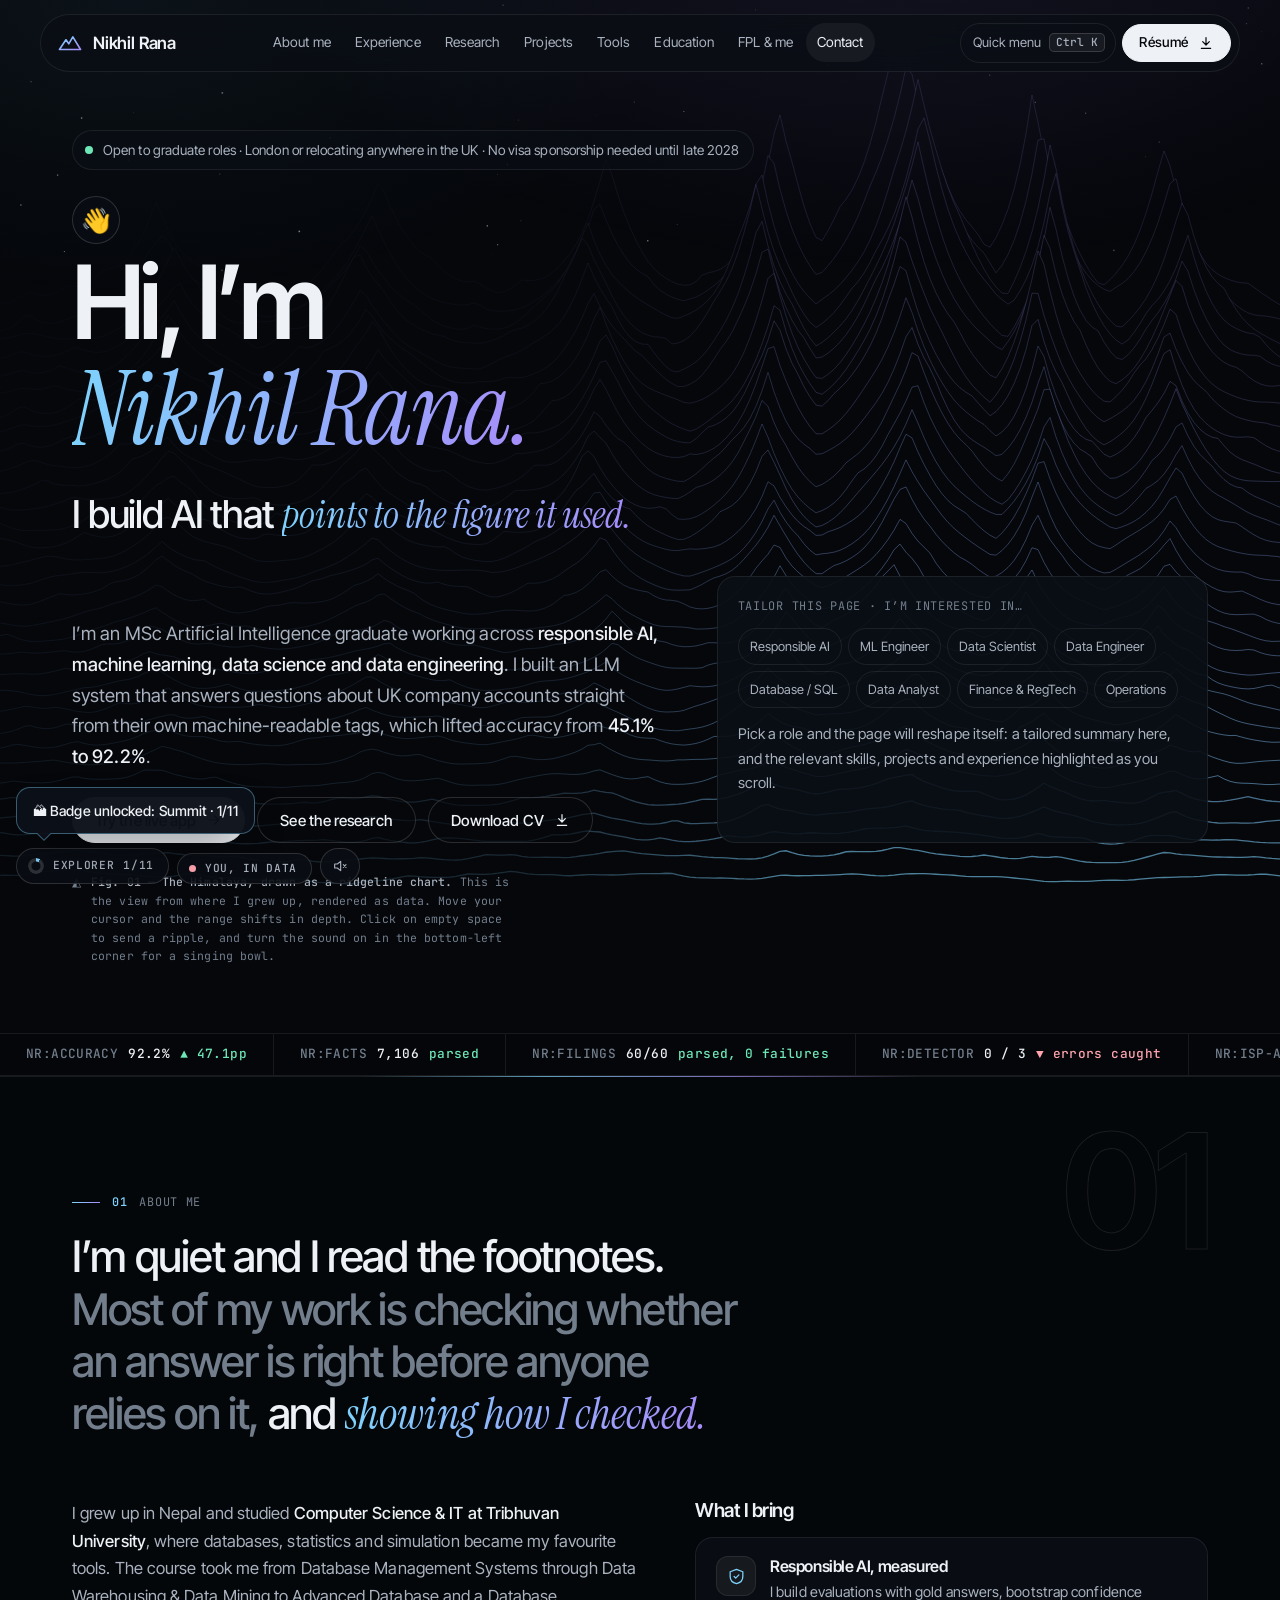
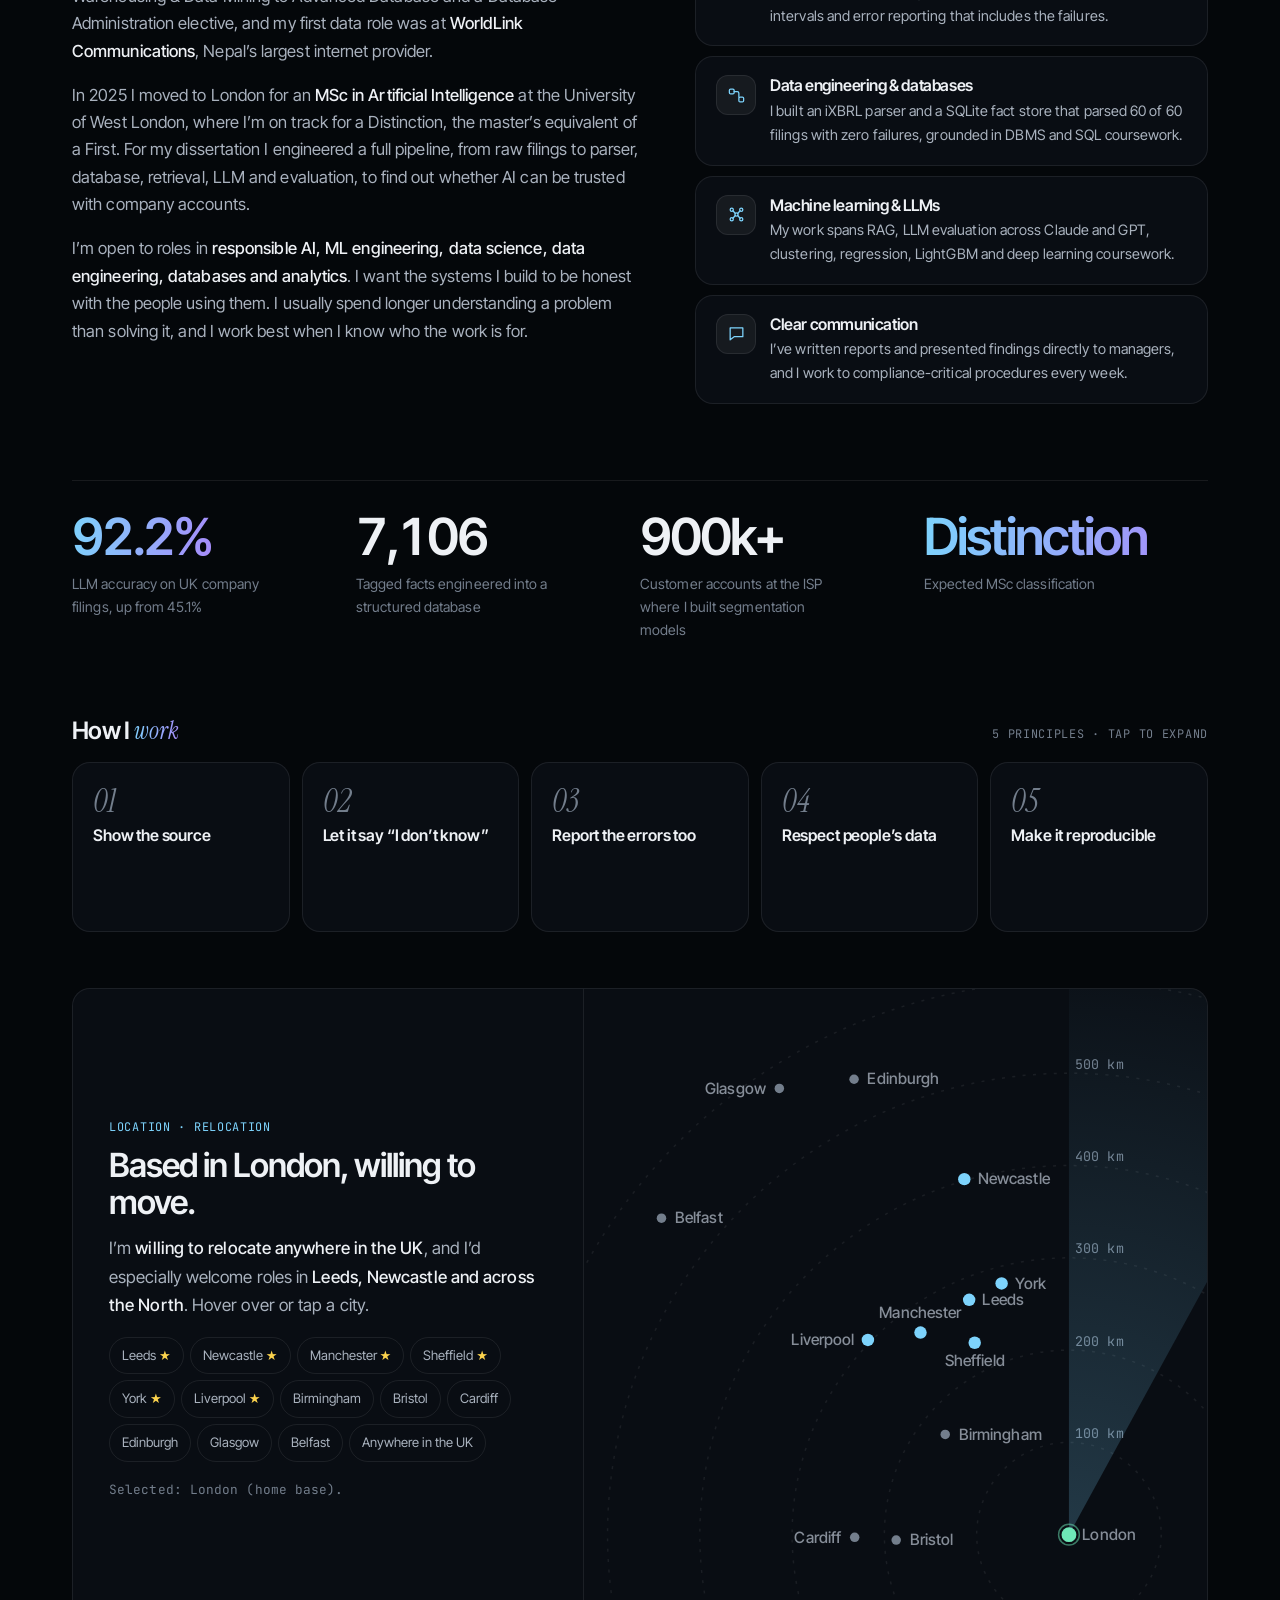
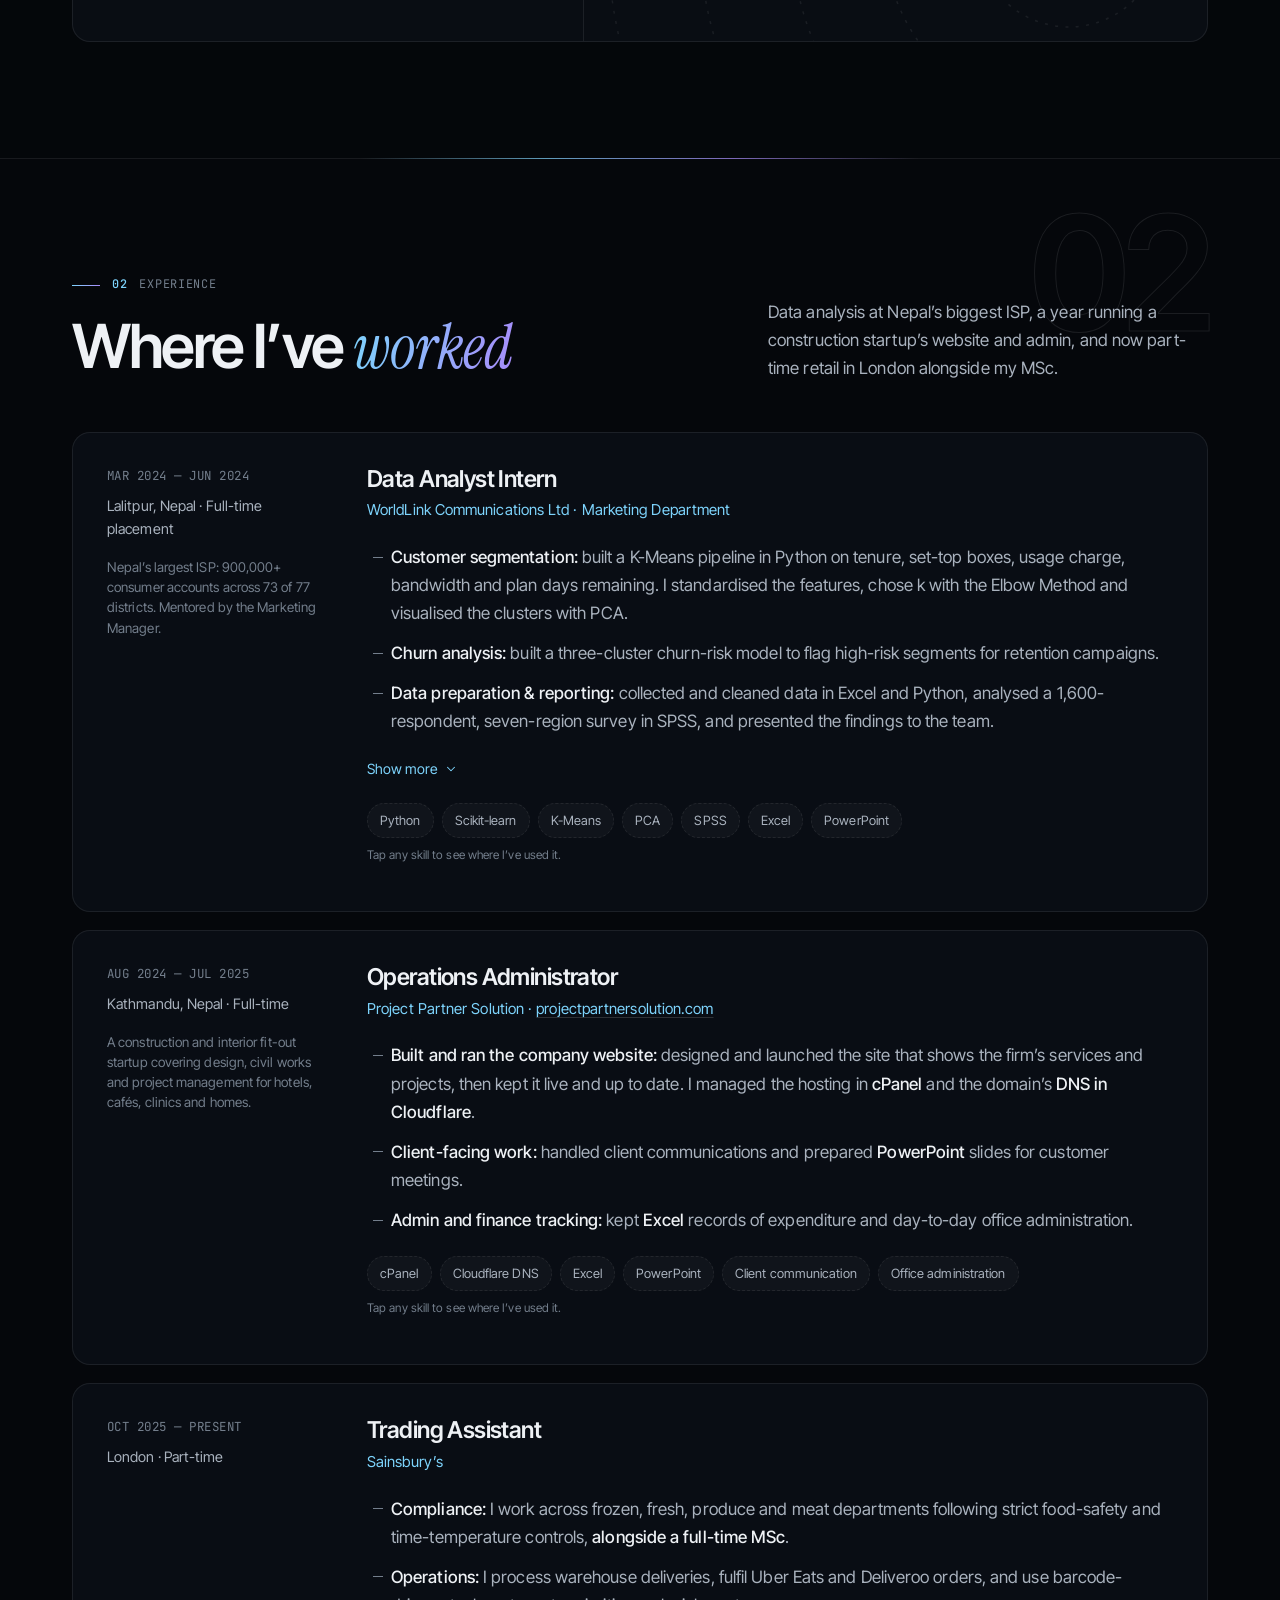
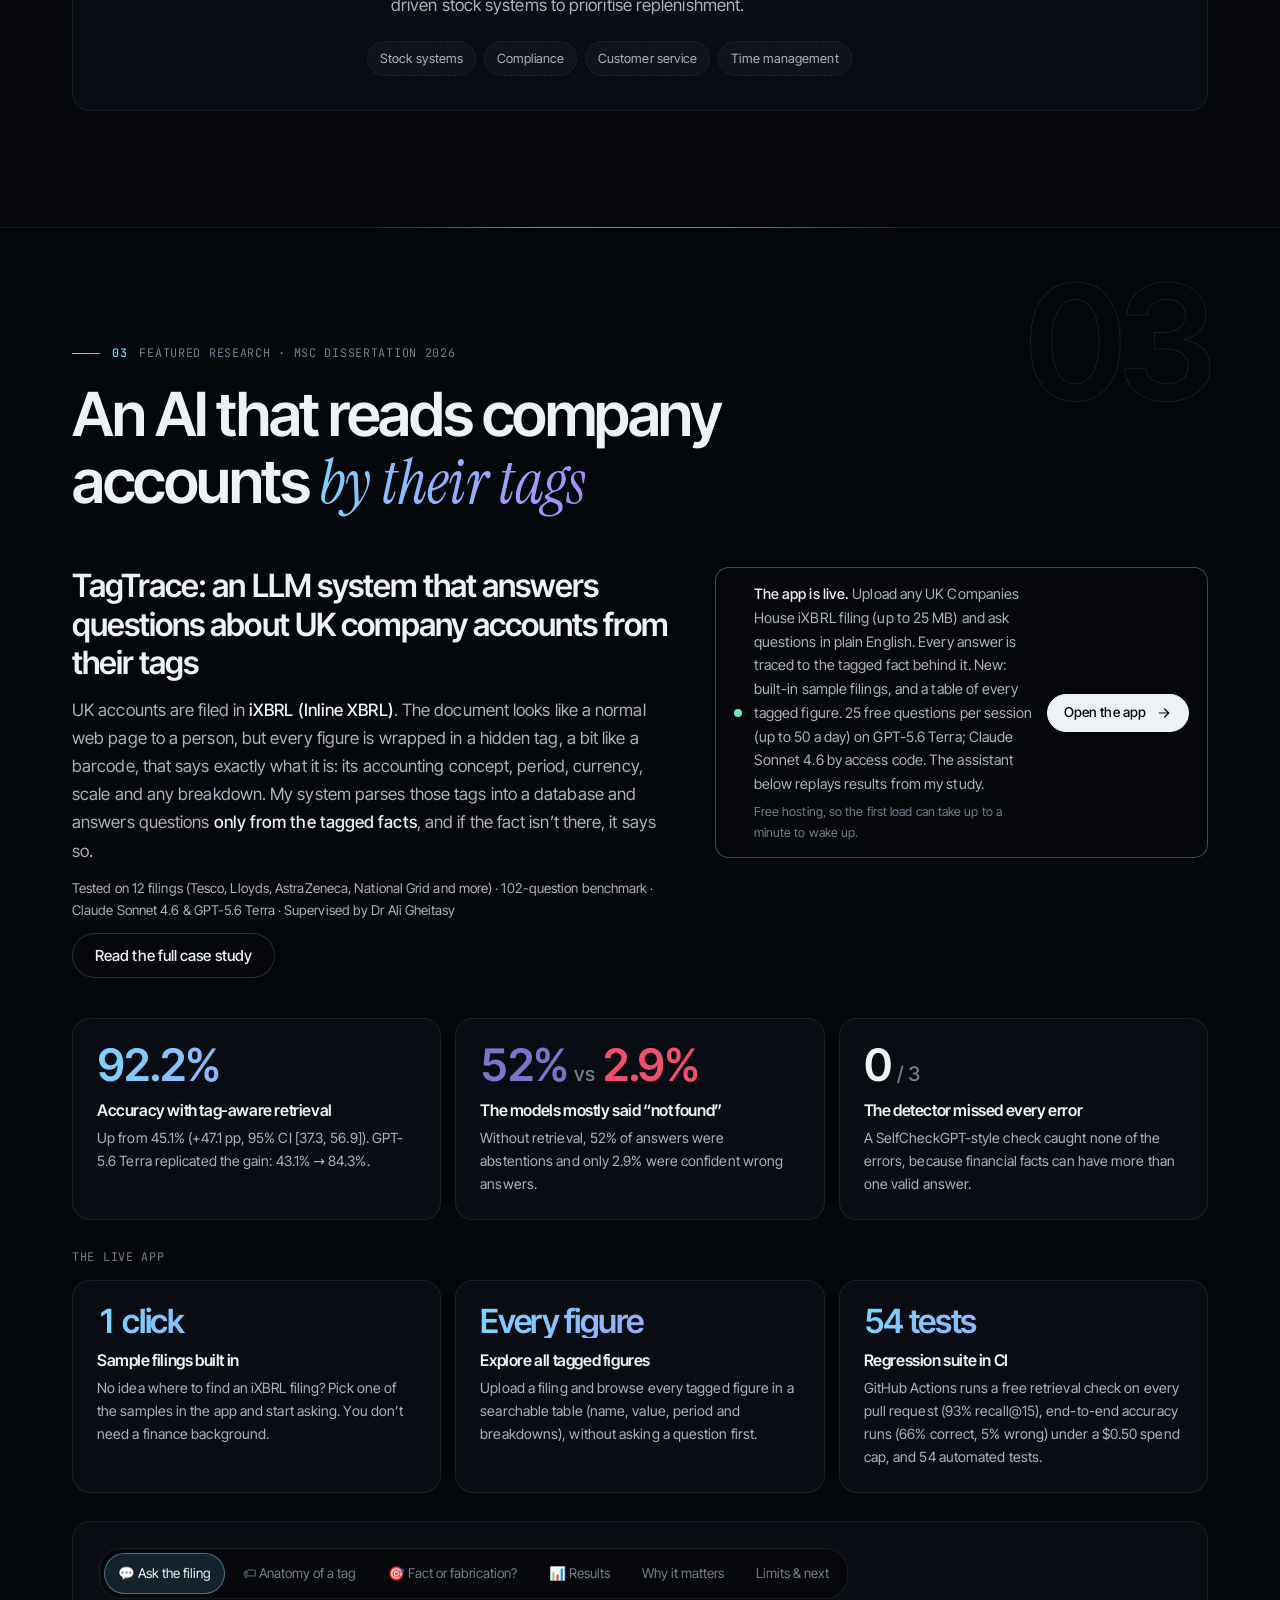
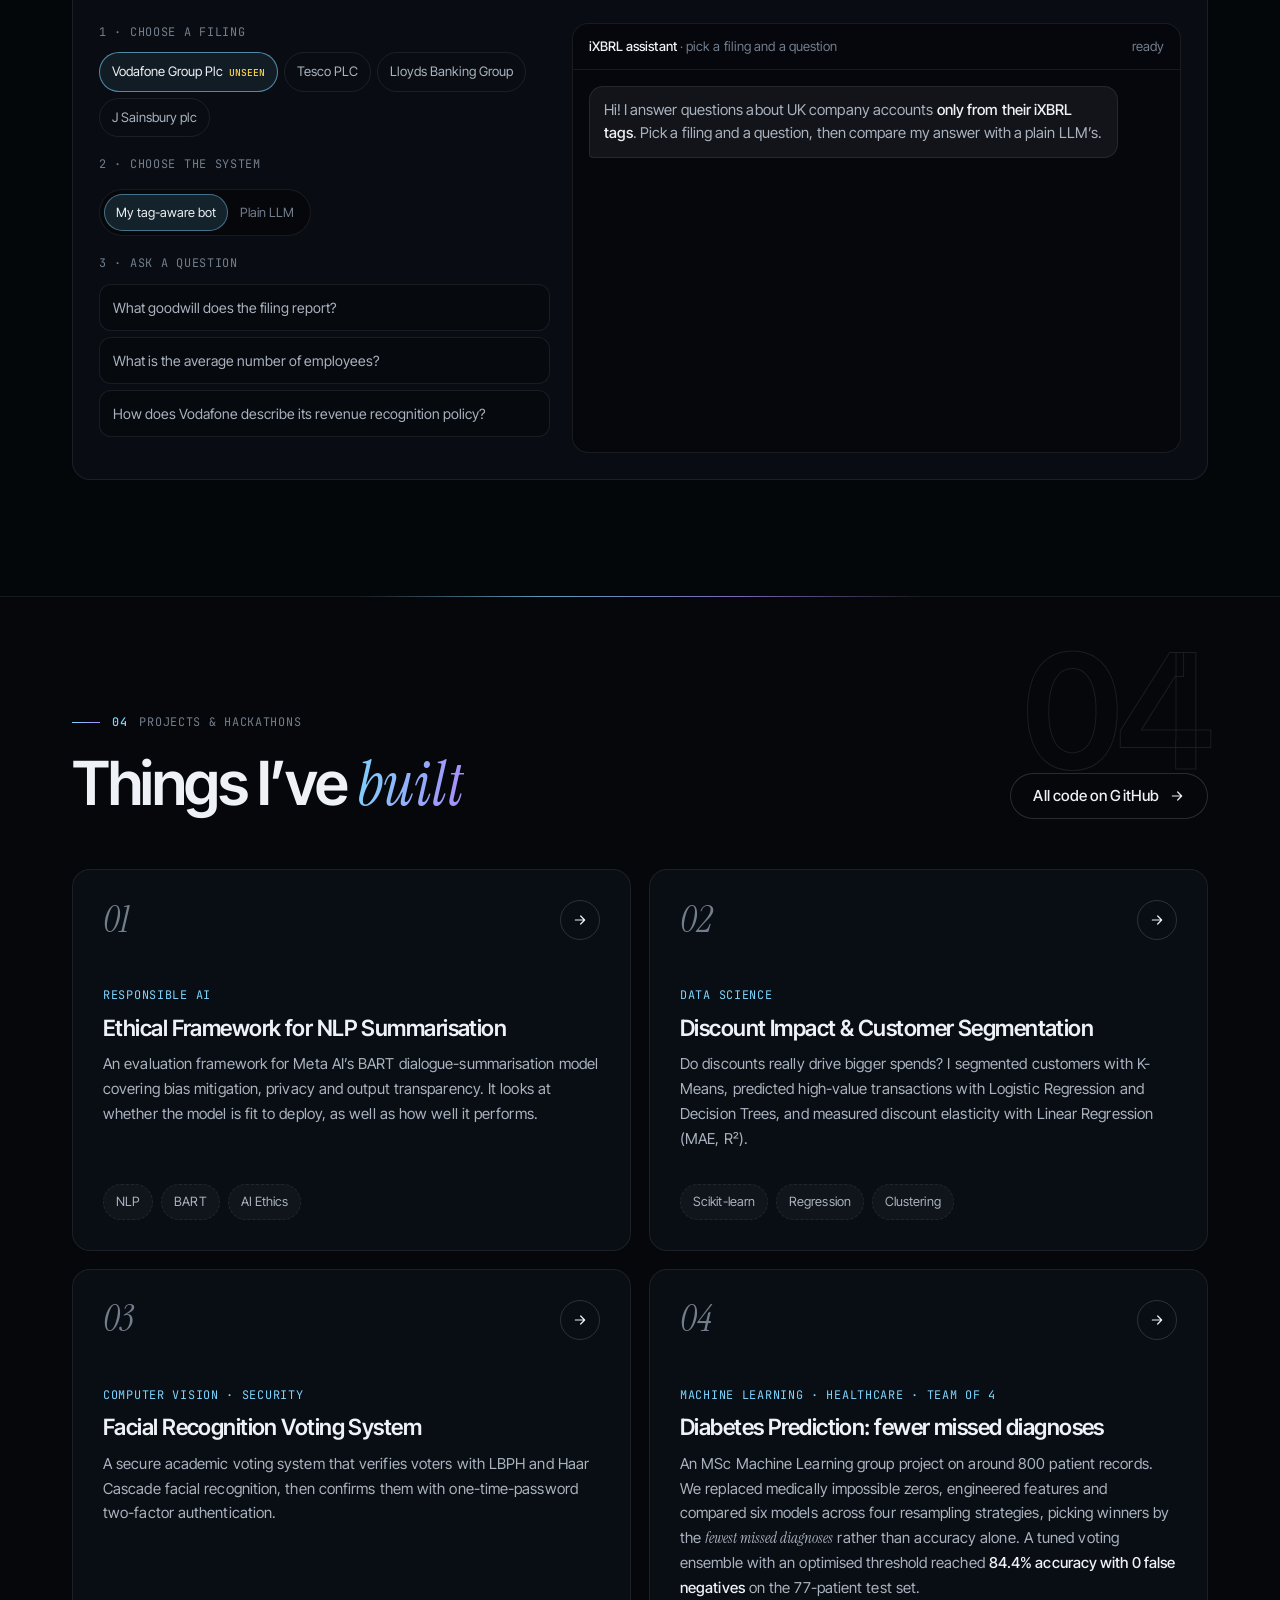
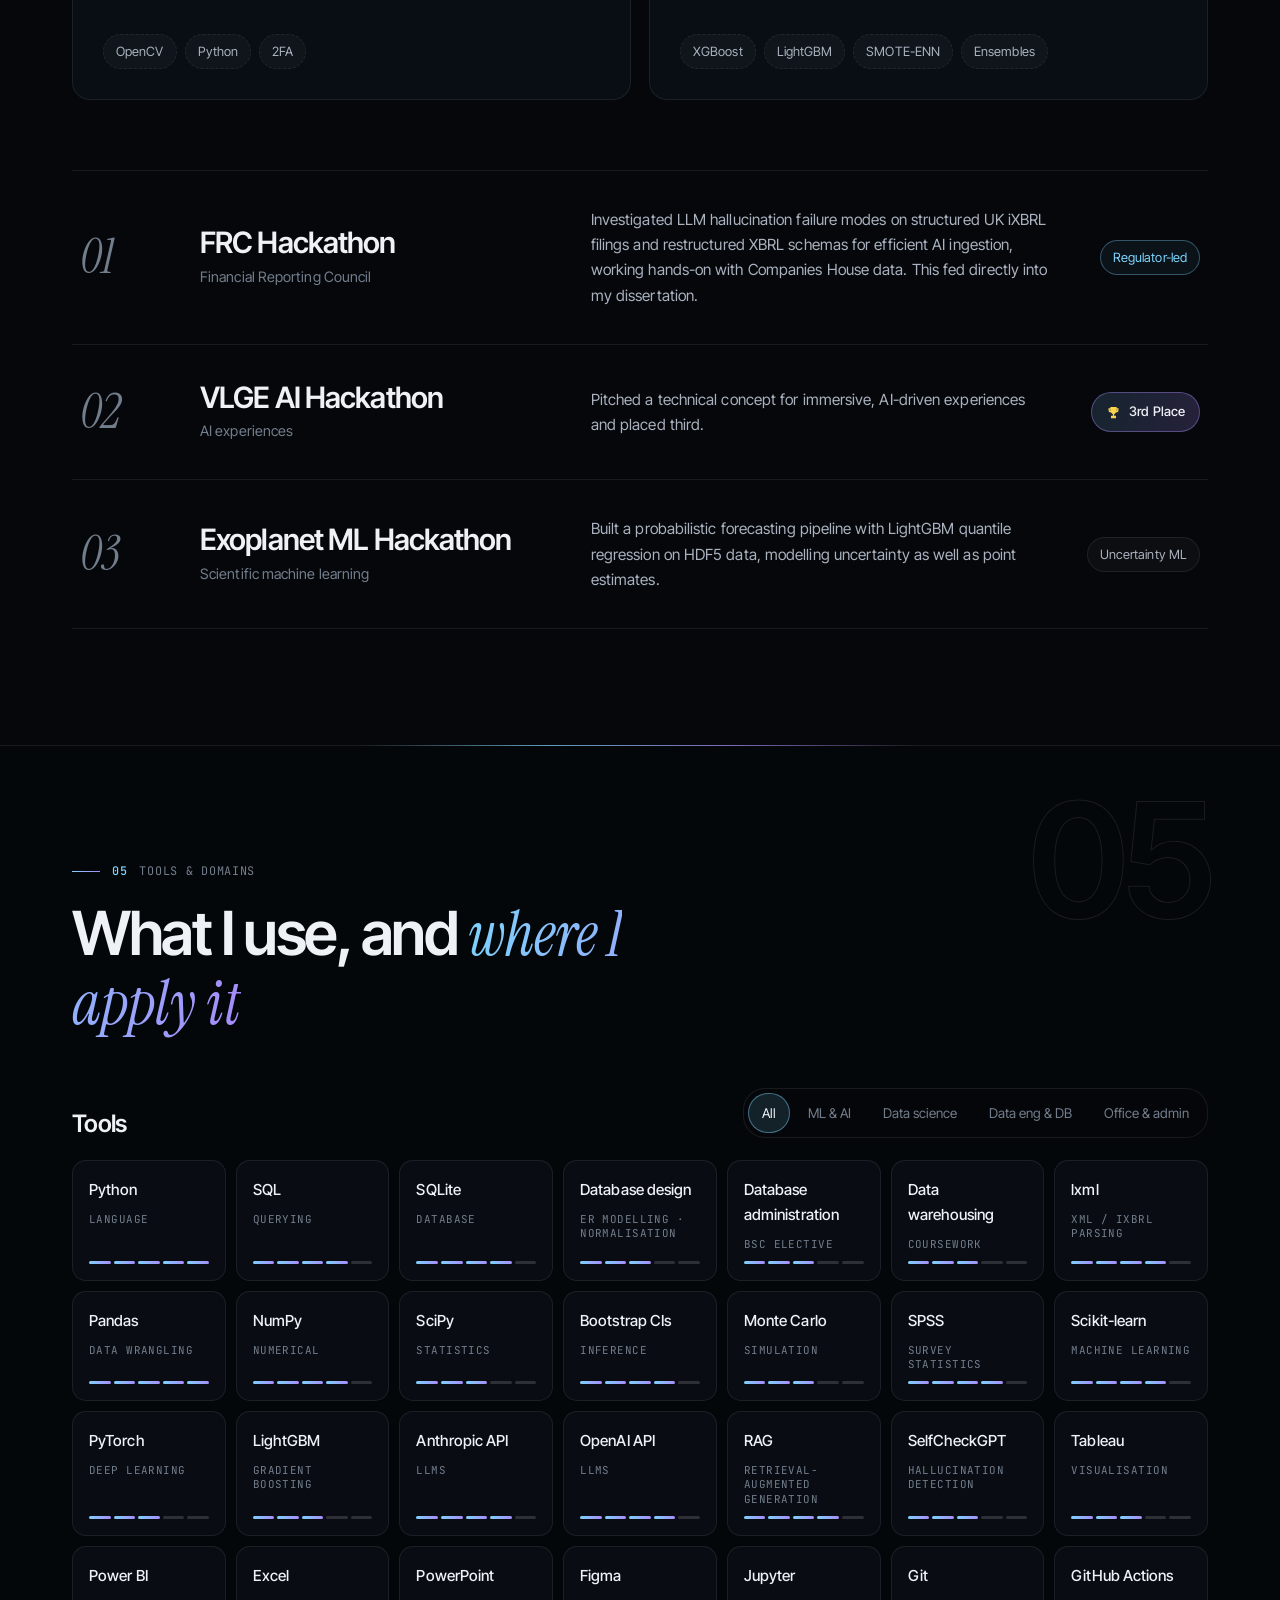
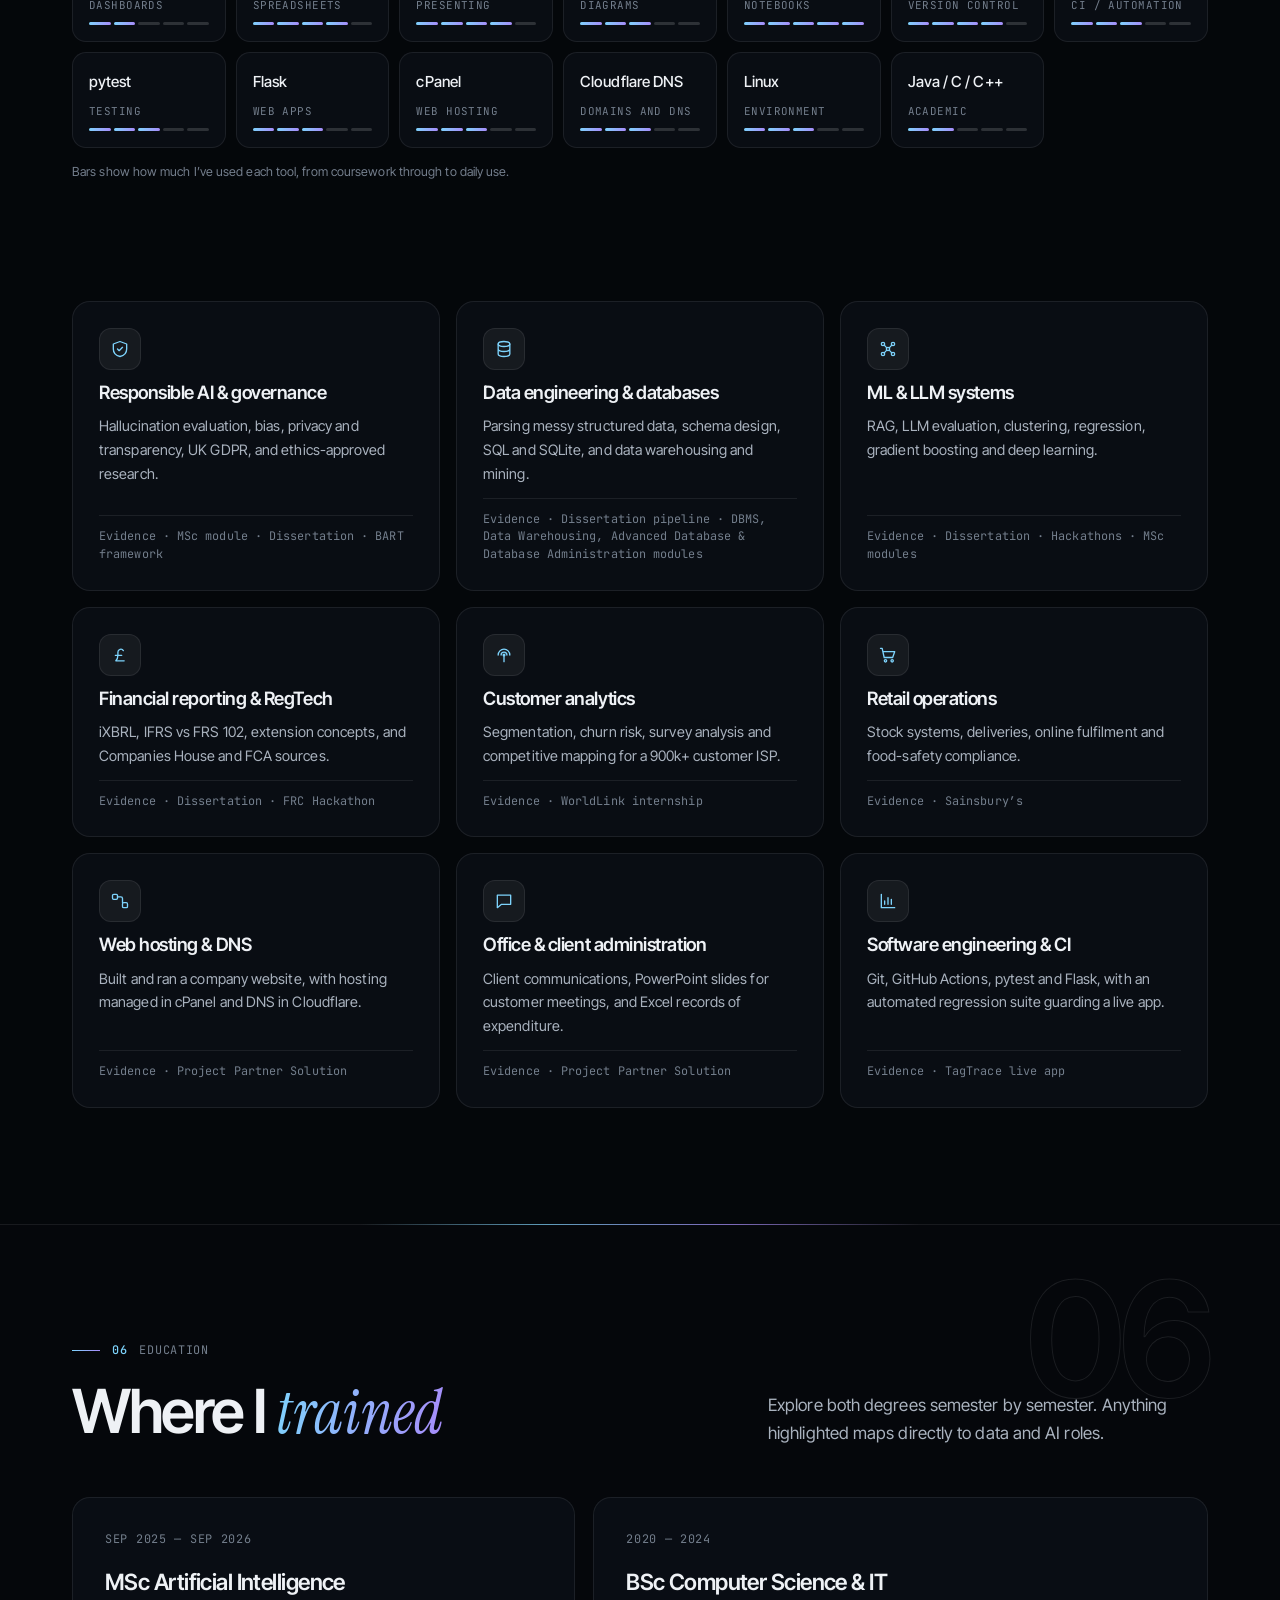
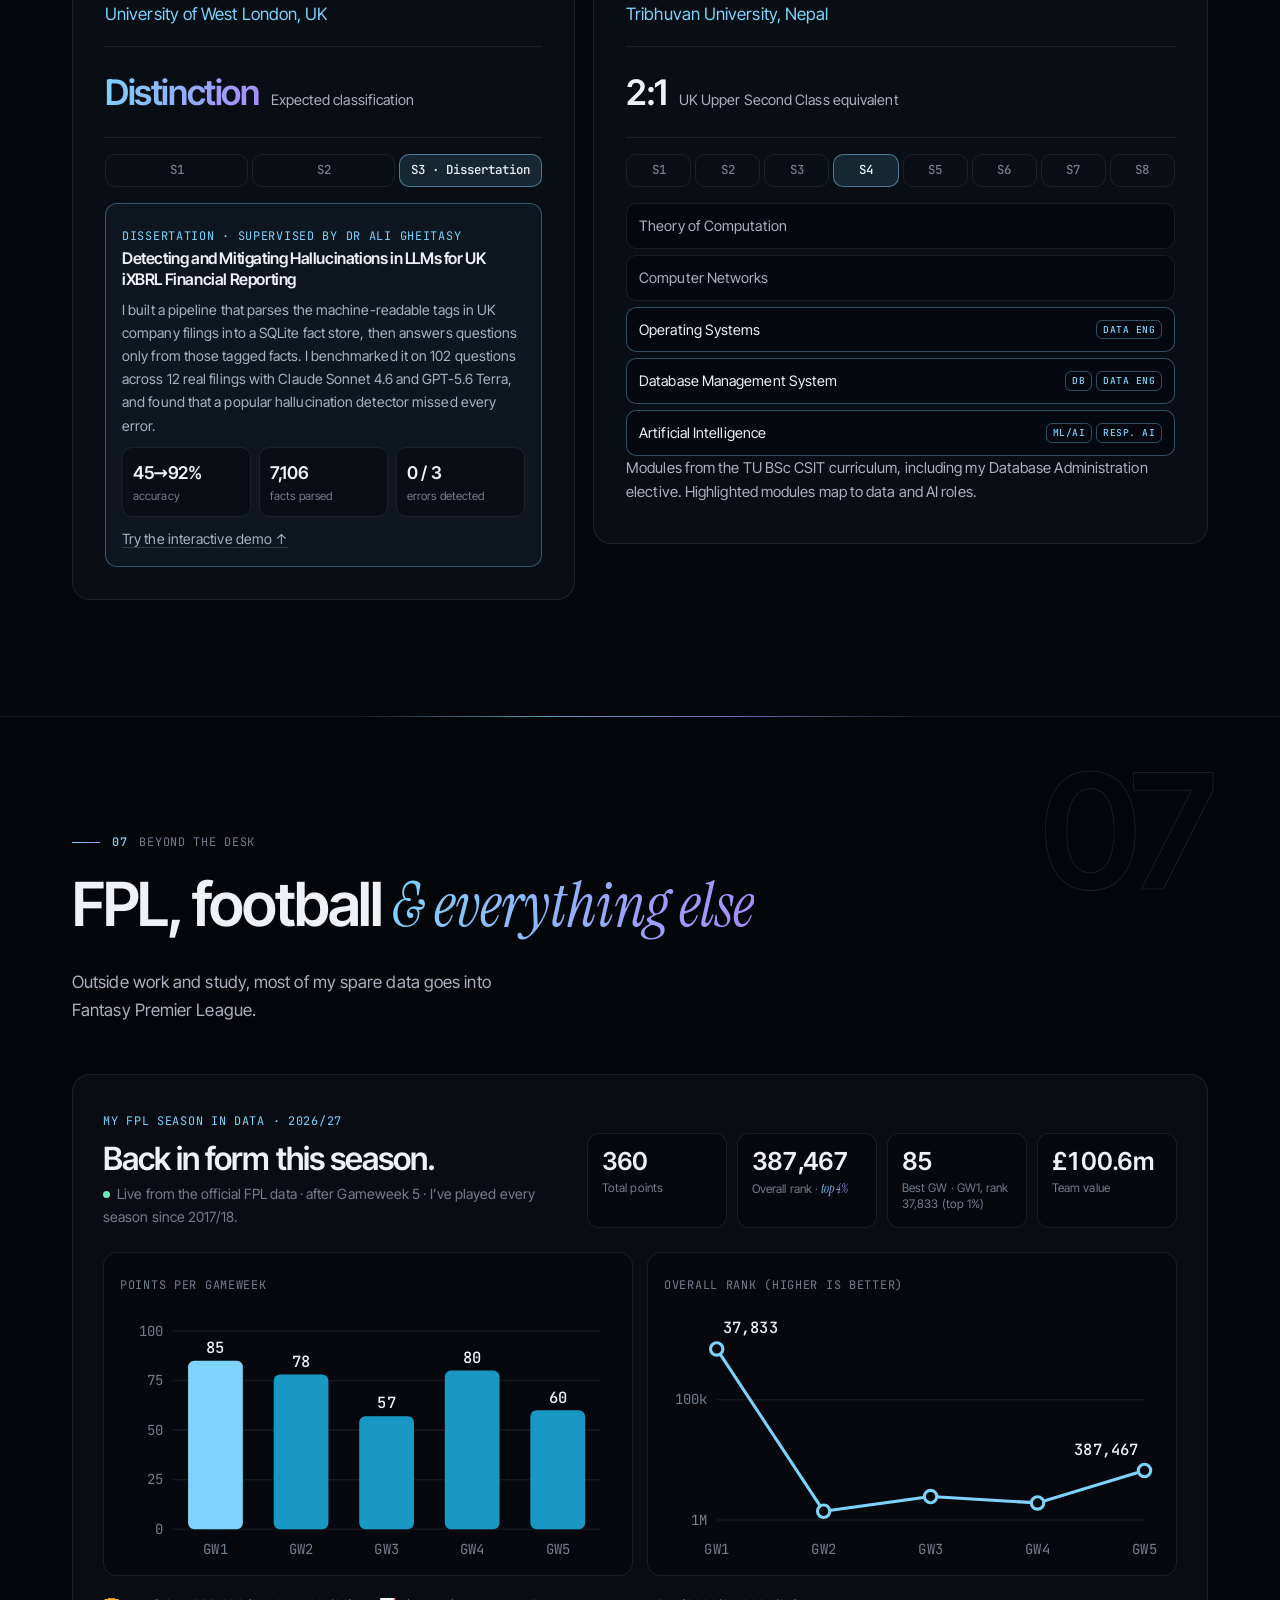
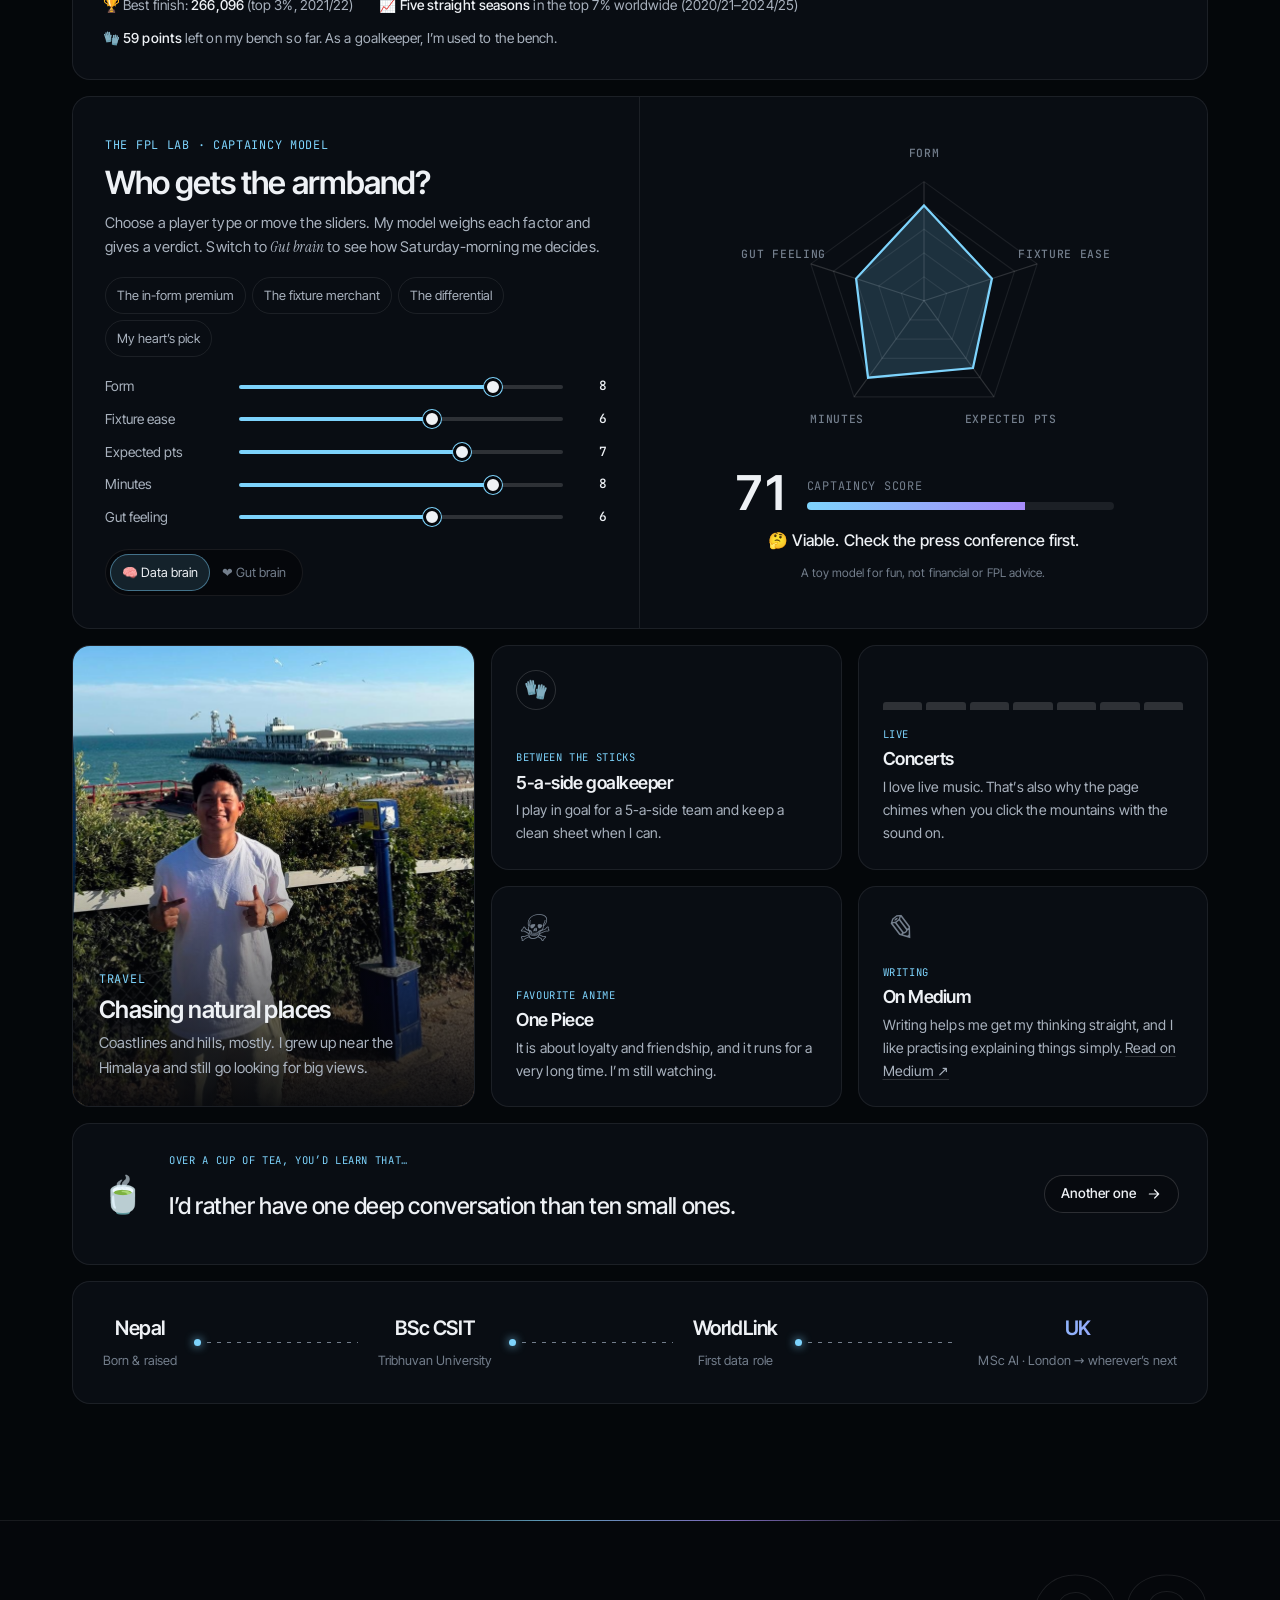
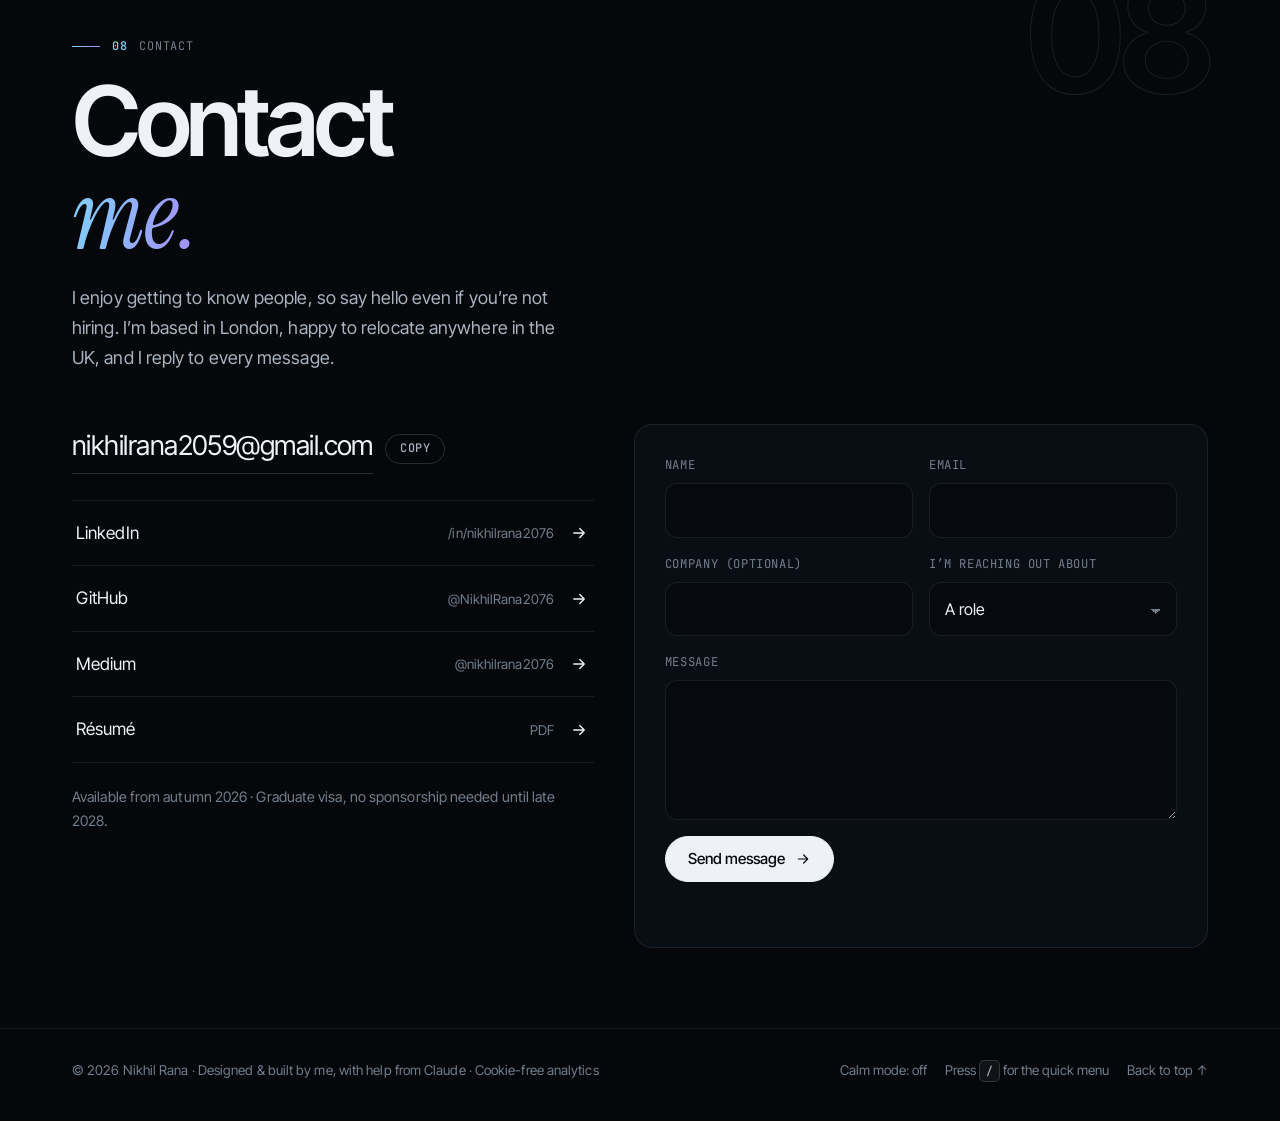
==== commit a93d950e: "Add TagTrace case study page, link-preview image and README structure notes Co-Authored-By: Claude S" ====
--- a/index.html
+++ b/index.html
@@ -11,7 +11,8 @@
 <meta property="og:title" content="Hi, I'm Nikhil Rana — Responsible AI, ML & Data">
 <meta property="og:description" content="MSc AI graduate in London. My dissertation built an LLM system that answers questions about UK company accounts from their iXBRL tags. Try the demo, the Fact-or-fabrication quiz and my FPL lab.">
 <meta property="og:url" content="https://nikhilrana.com.np/">
-<meta name="twitter:card" content="summary">
+<meta property="og:image" content="https://nikhilrana.com.np/images/og-tagtrace.png">
+<meta name="twitter:card" content="summary_large_image">
 <meta name="theme-color" content="#05070b">
 <link rel="icon" href="data:image/svg+xml,%3Csvg xmlns='http://www.w3.org/2000/svg' viewBox='0 0 64 64'%3E%3Cdefs%3E%3ClinearGradient id='g' x1='0' y1='0' x2='1' y2='1'%3E%3Cstop offset='0' stop-color='%237dd3fc'/%3E%3Cstop offset='1' stop-color='%23a78bfa'/%3E%3C/linearGradient%3E%3C/defs%3E%3Crect width='64' height='64' rx='14' fill='%2305070b'/%3E%3Cpath d='M8 46 22 26l7 9 9-15 18 26z' fill='none' stroke='url(%23g)' stroke-width='3' stroke-linejoin='round'/%3E%3C/svg%3E">
 <link rel="preload" href="assets/fonts/inter-tight-latin-600-normal.woff2" as="font" type="font/woff2" crossorigin>
@@ -997,6 +998,7 @@
         <h3>TagTrace: an LLM system that answers questions about UK company accounts from their tags</h3>
         <p>UK accounts are filed in <strong>iXBRL (Inline XBRL)</strong>. The document looks like a normal web page to a person, but every figure is wrapped in a hidden tag, a bit like a barcode, that says exactly what it is: its accounting concept, period, currency, scale and any breakdown. My system parses those tags into a database and answers questions <strong>only from the tagged facts</strong>, and if the fact isn’t there, it says so.</p>
         <p class="meta">Tested on 12 filings (Tesco, Lloyds, AstraZeneca, National Grid and more) · 102-question benchmark · Claude Sonnet 4.6 &amp; GPT-5.6 Terra · Supervised by Dr Ali Gheitasy</p>
+        <p><a class="btn btn-ghost" href="/tagtrace/">Read the full case study</a></p>
       </div>
       <div class="soon live"><span class="pulse"></span><span><span class="hl">The app is live.</span> Upload any UK Companies House iXBRL filing (up to 25&nbsp;MB) and ask questions in plain English. Every answer is traced to the tagged fact behind it. New: built-in sample filings, and a table of every tagged figure. 25 free questions per session (up to 50 a day) on GPT-5.6 Terra; Claude Sonnet 4.6 by access code. The assistant below replays results from my study.<span style="display:block;margin-top:6px;font-size:.78rem;color:var(--ink-3)">Free hosting, so the first load can take up to a minute to wake up.</span></span><a class="btn btn-sm btn-solid" href="https://ixbrl.nikhilrana.com.np/" target="_blank" rel="noopener" data-umami-event="live-app" data-umami-event-where="research">Open the app <svg><use href="#i-arrow"/></svg></a></div>
     </div>
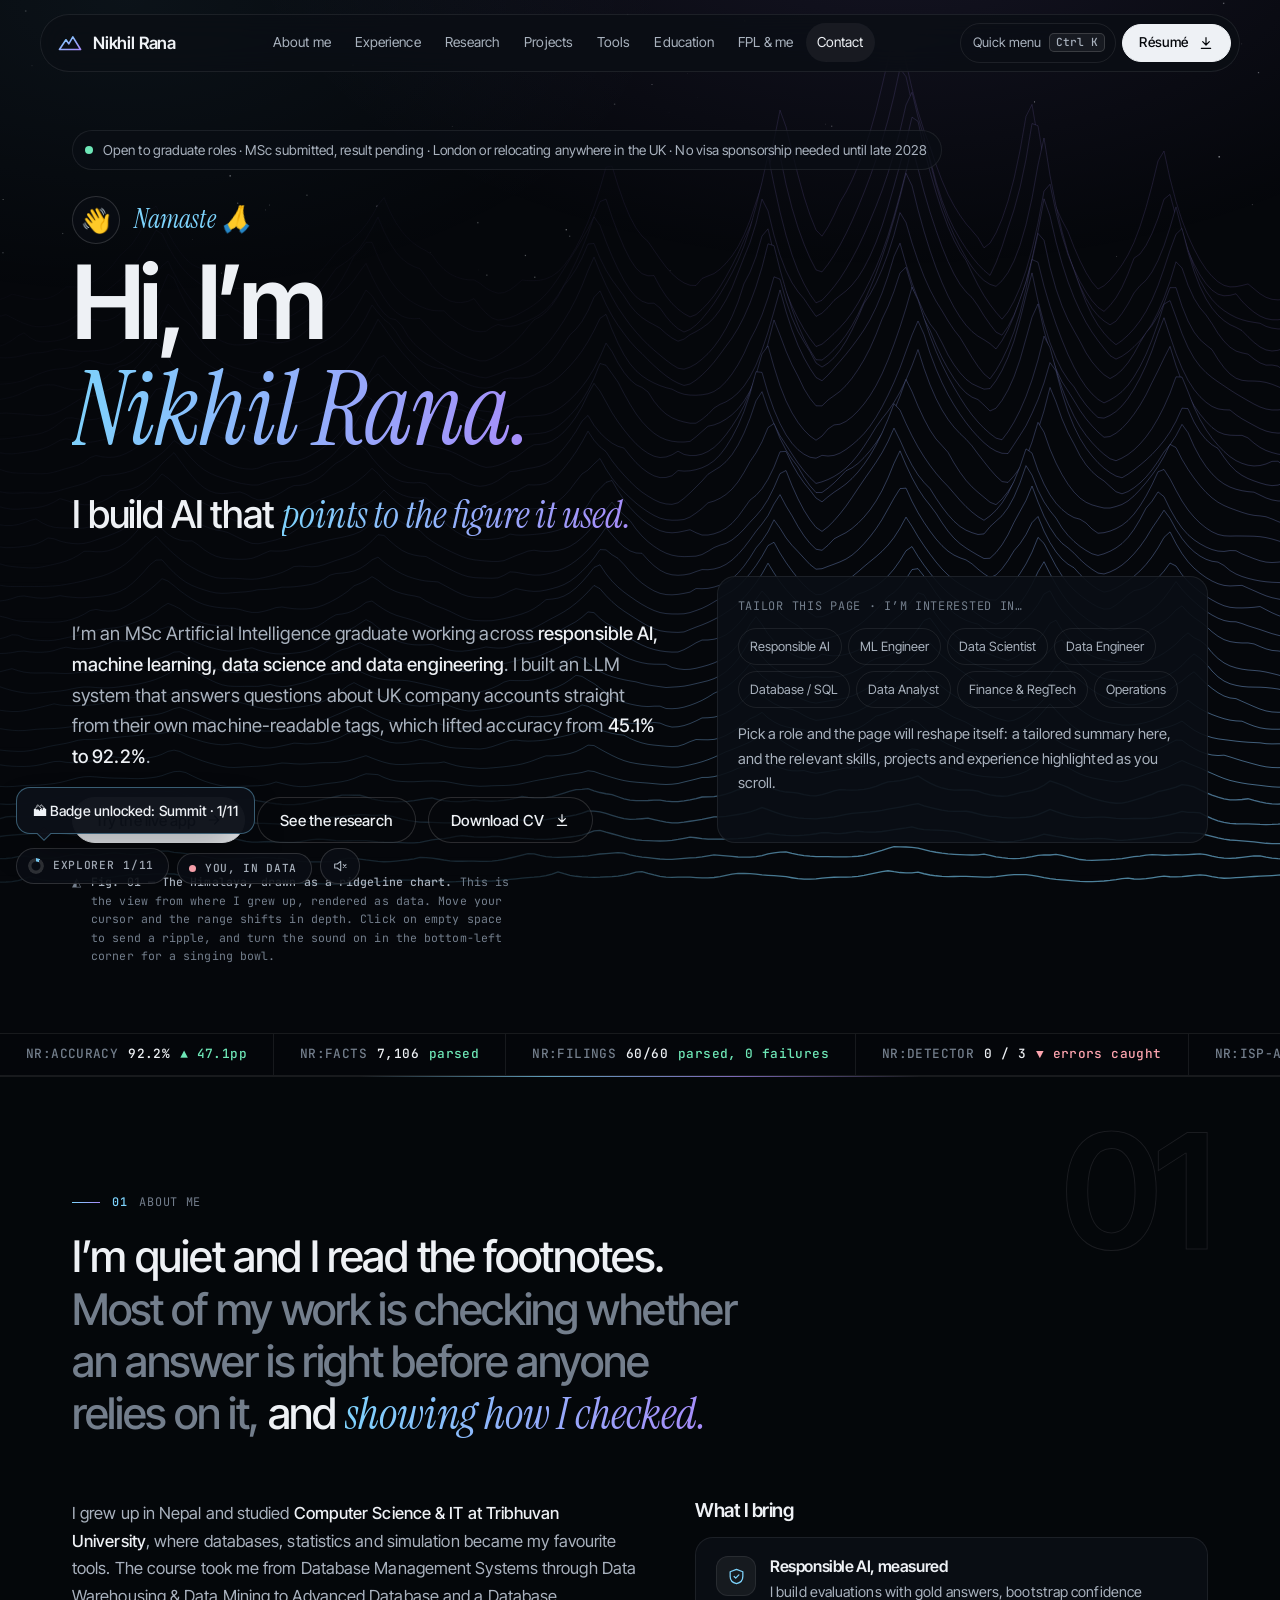
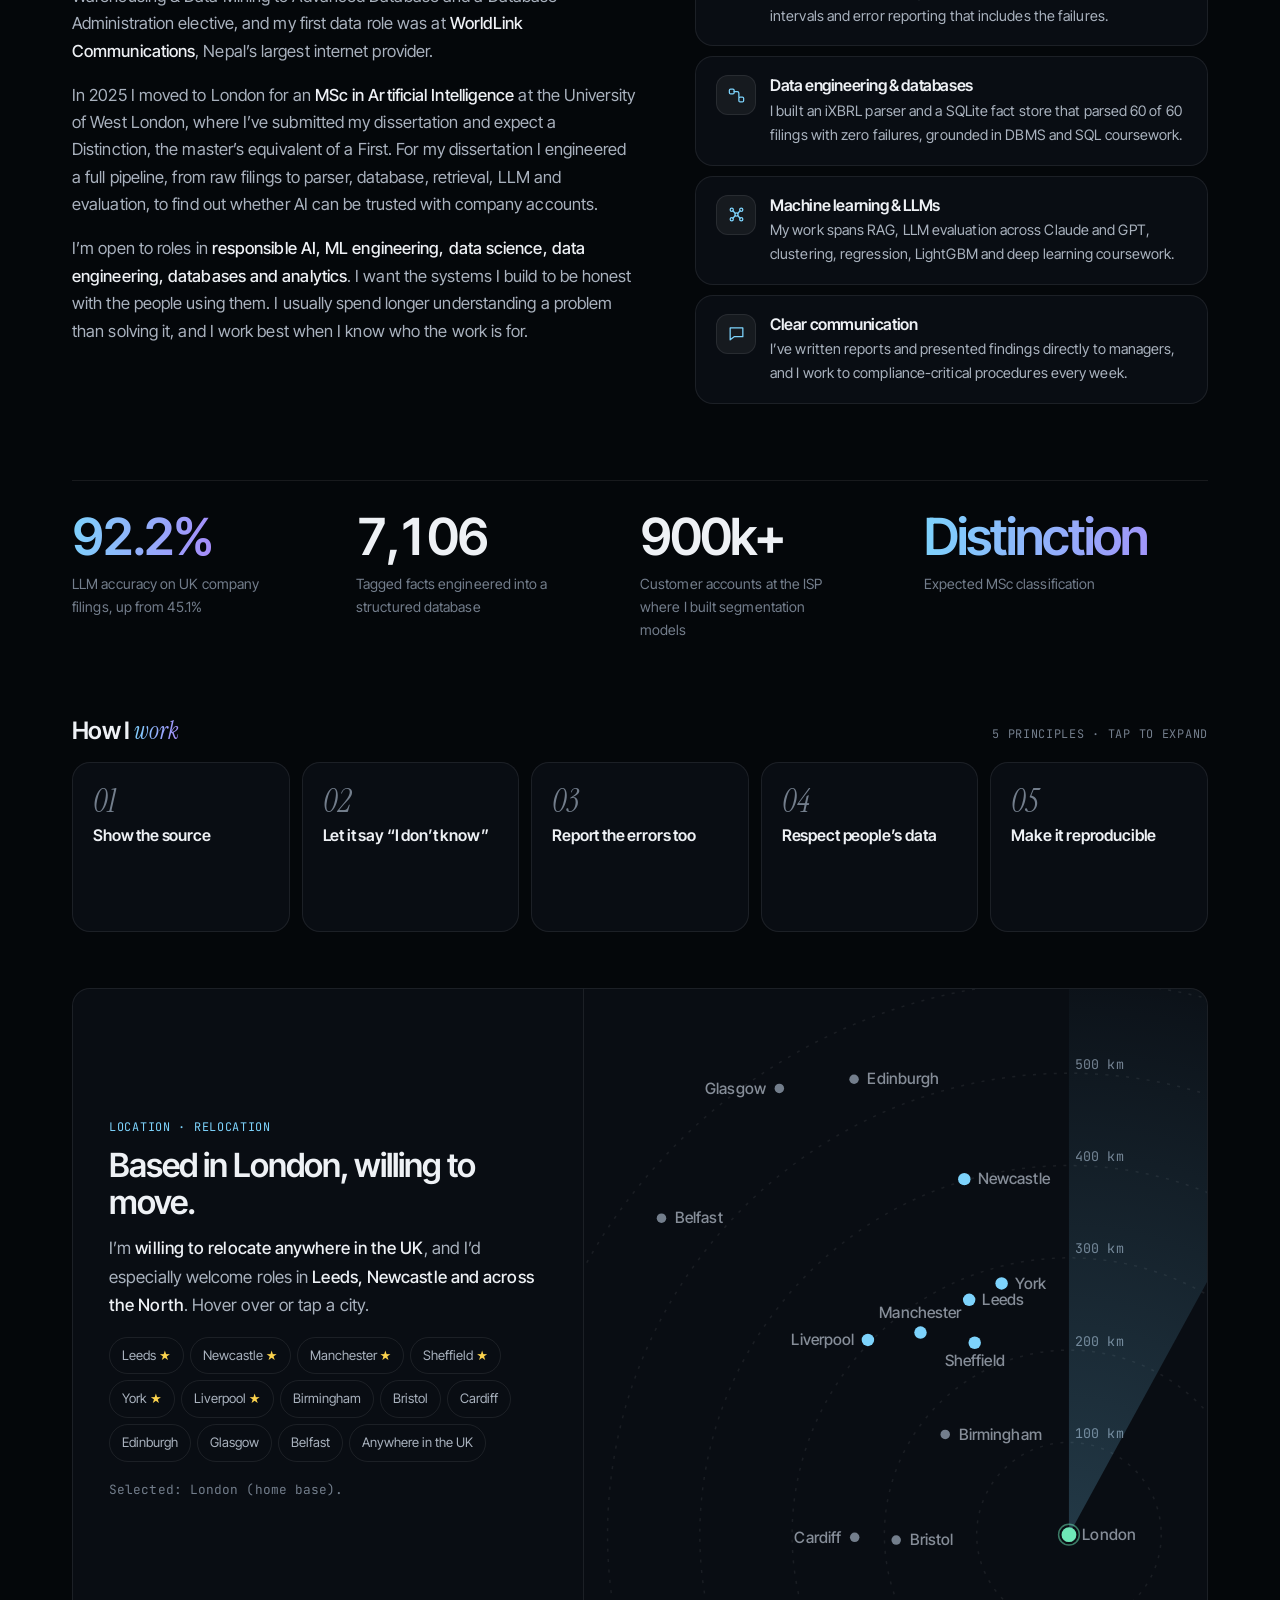
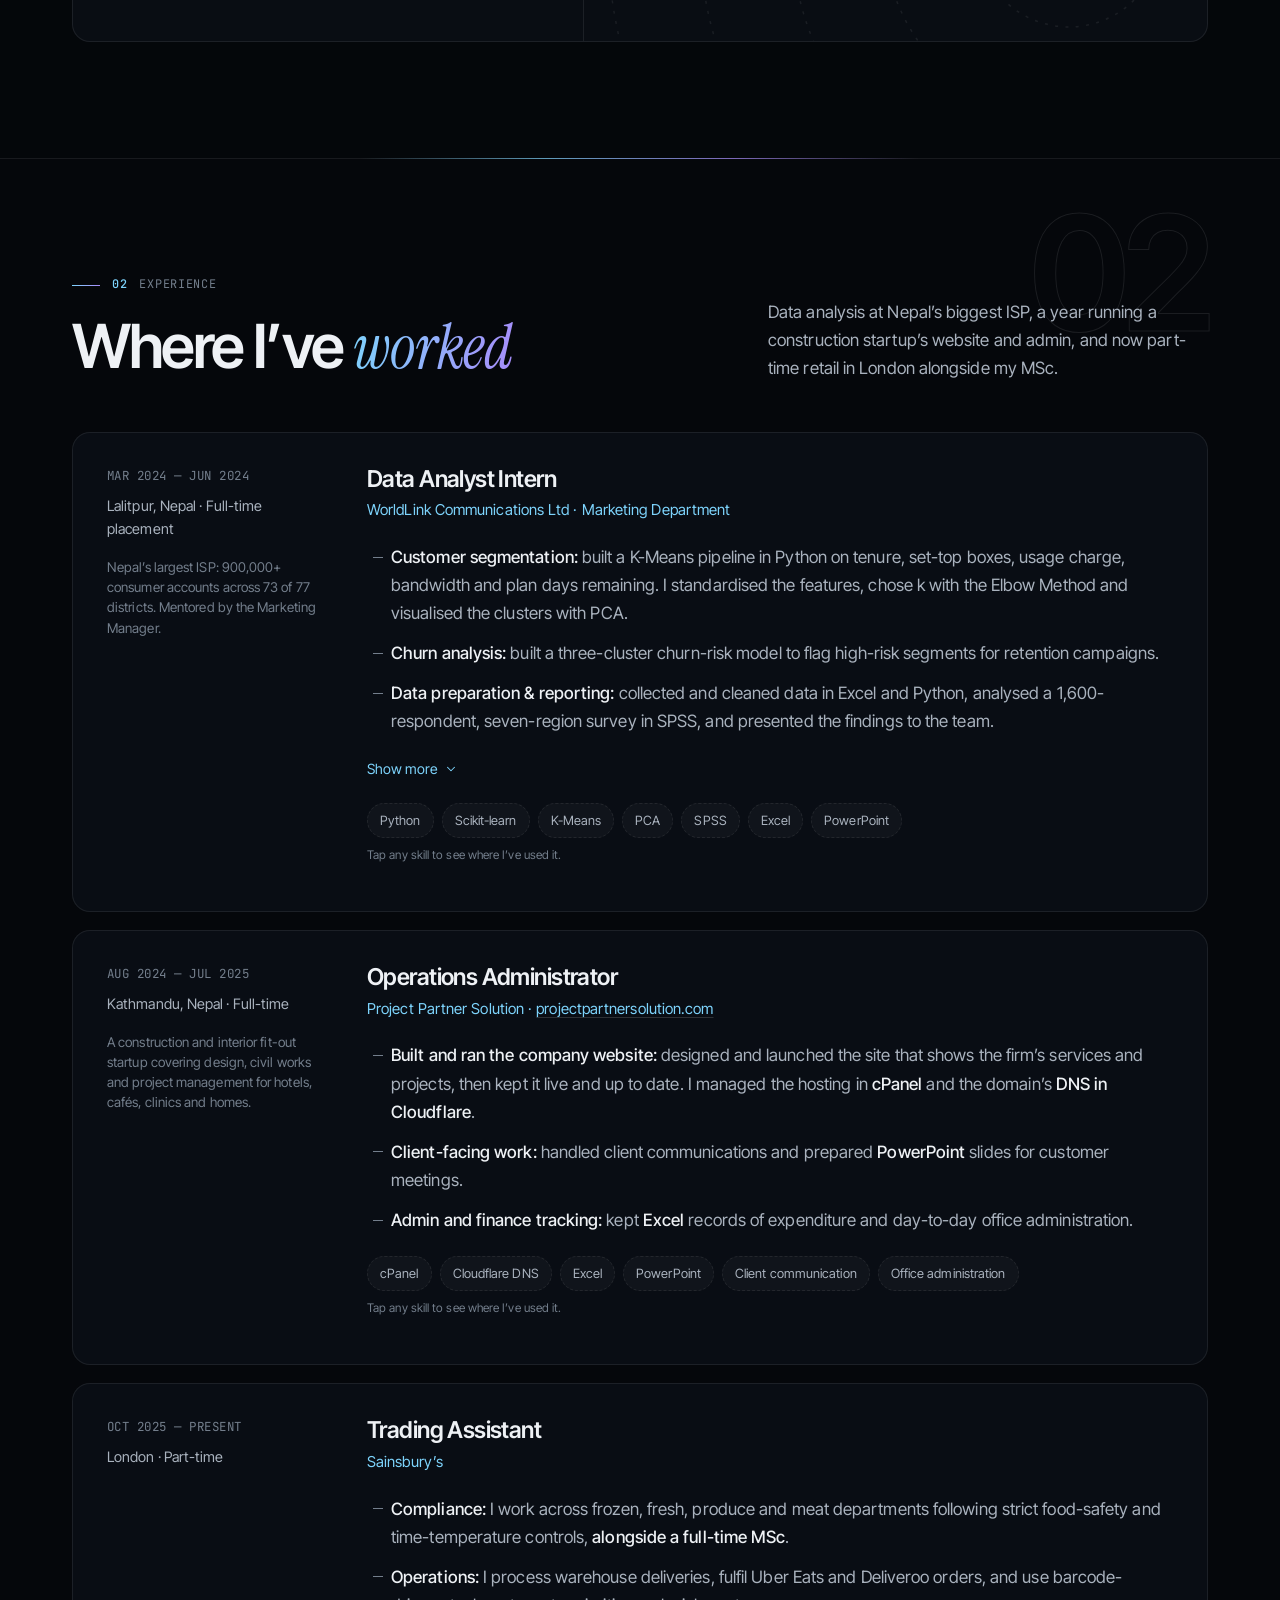
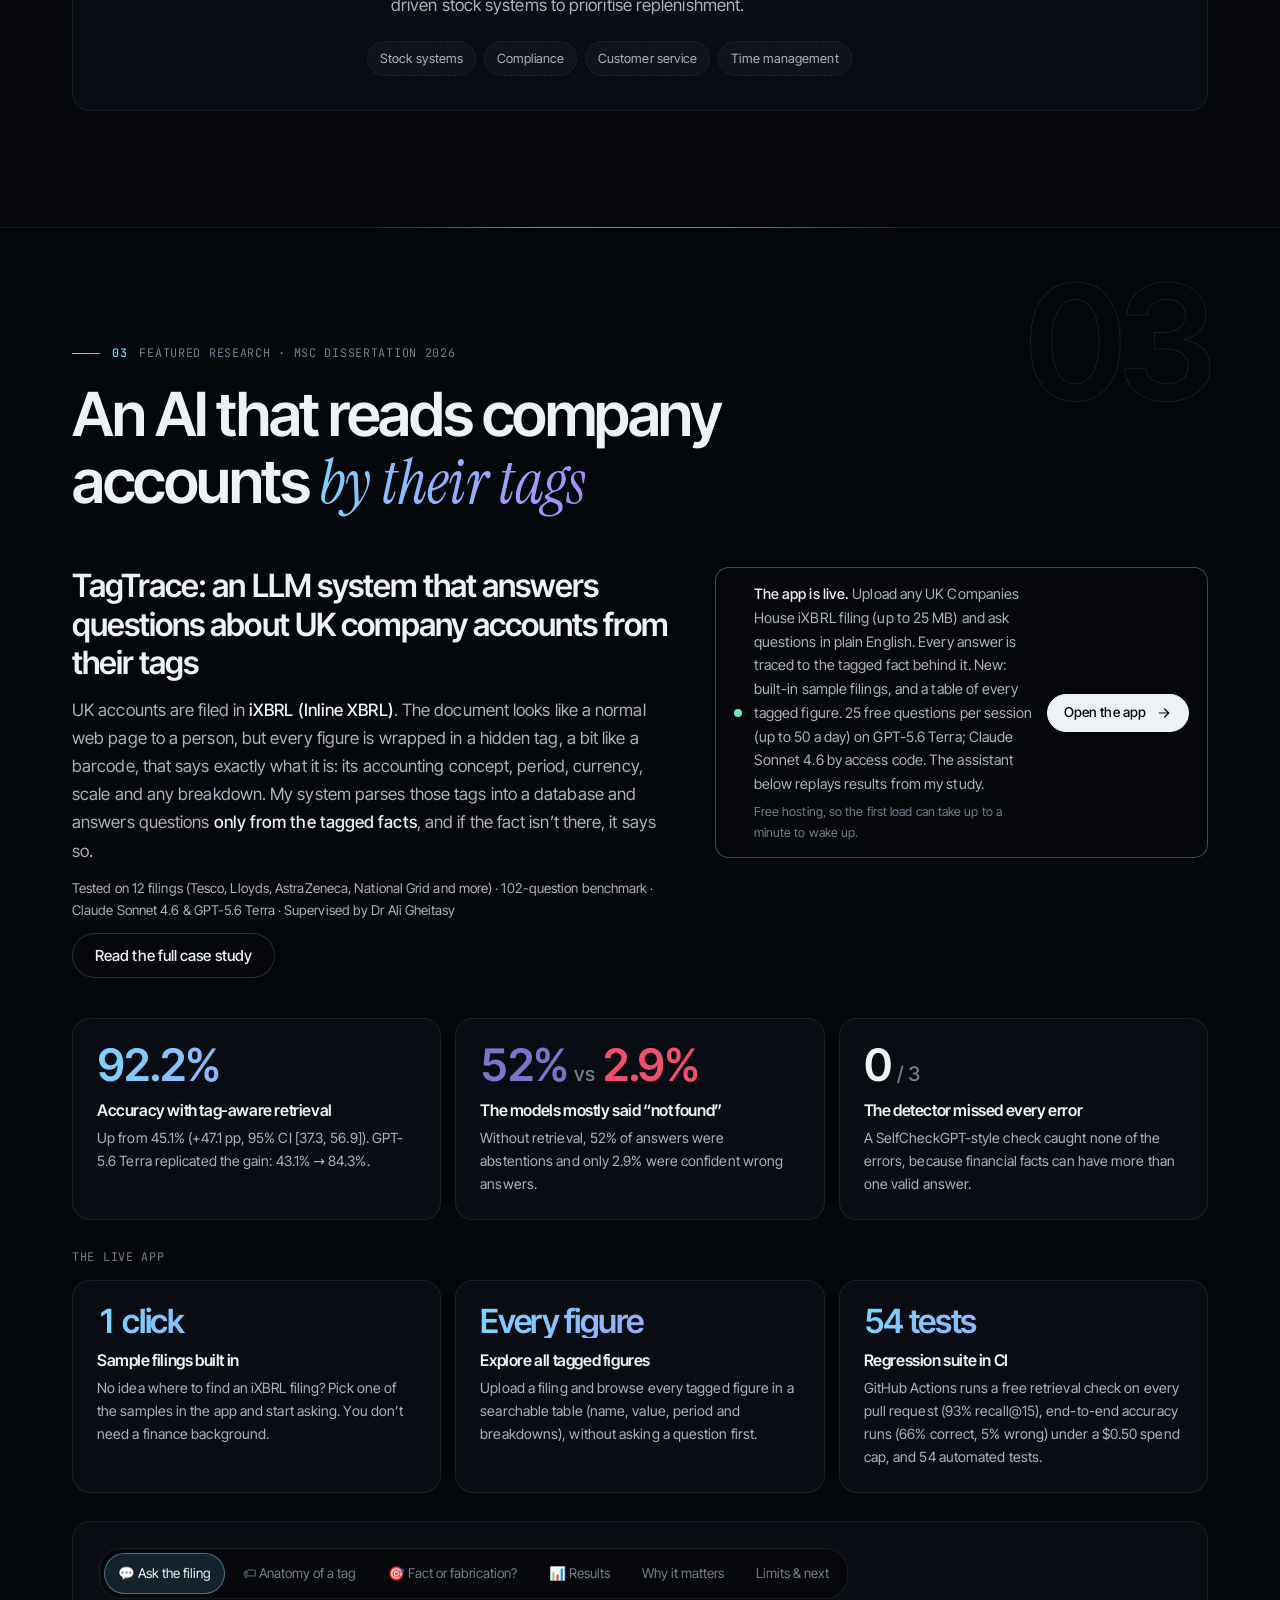
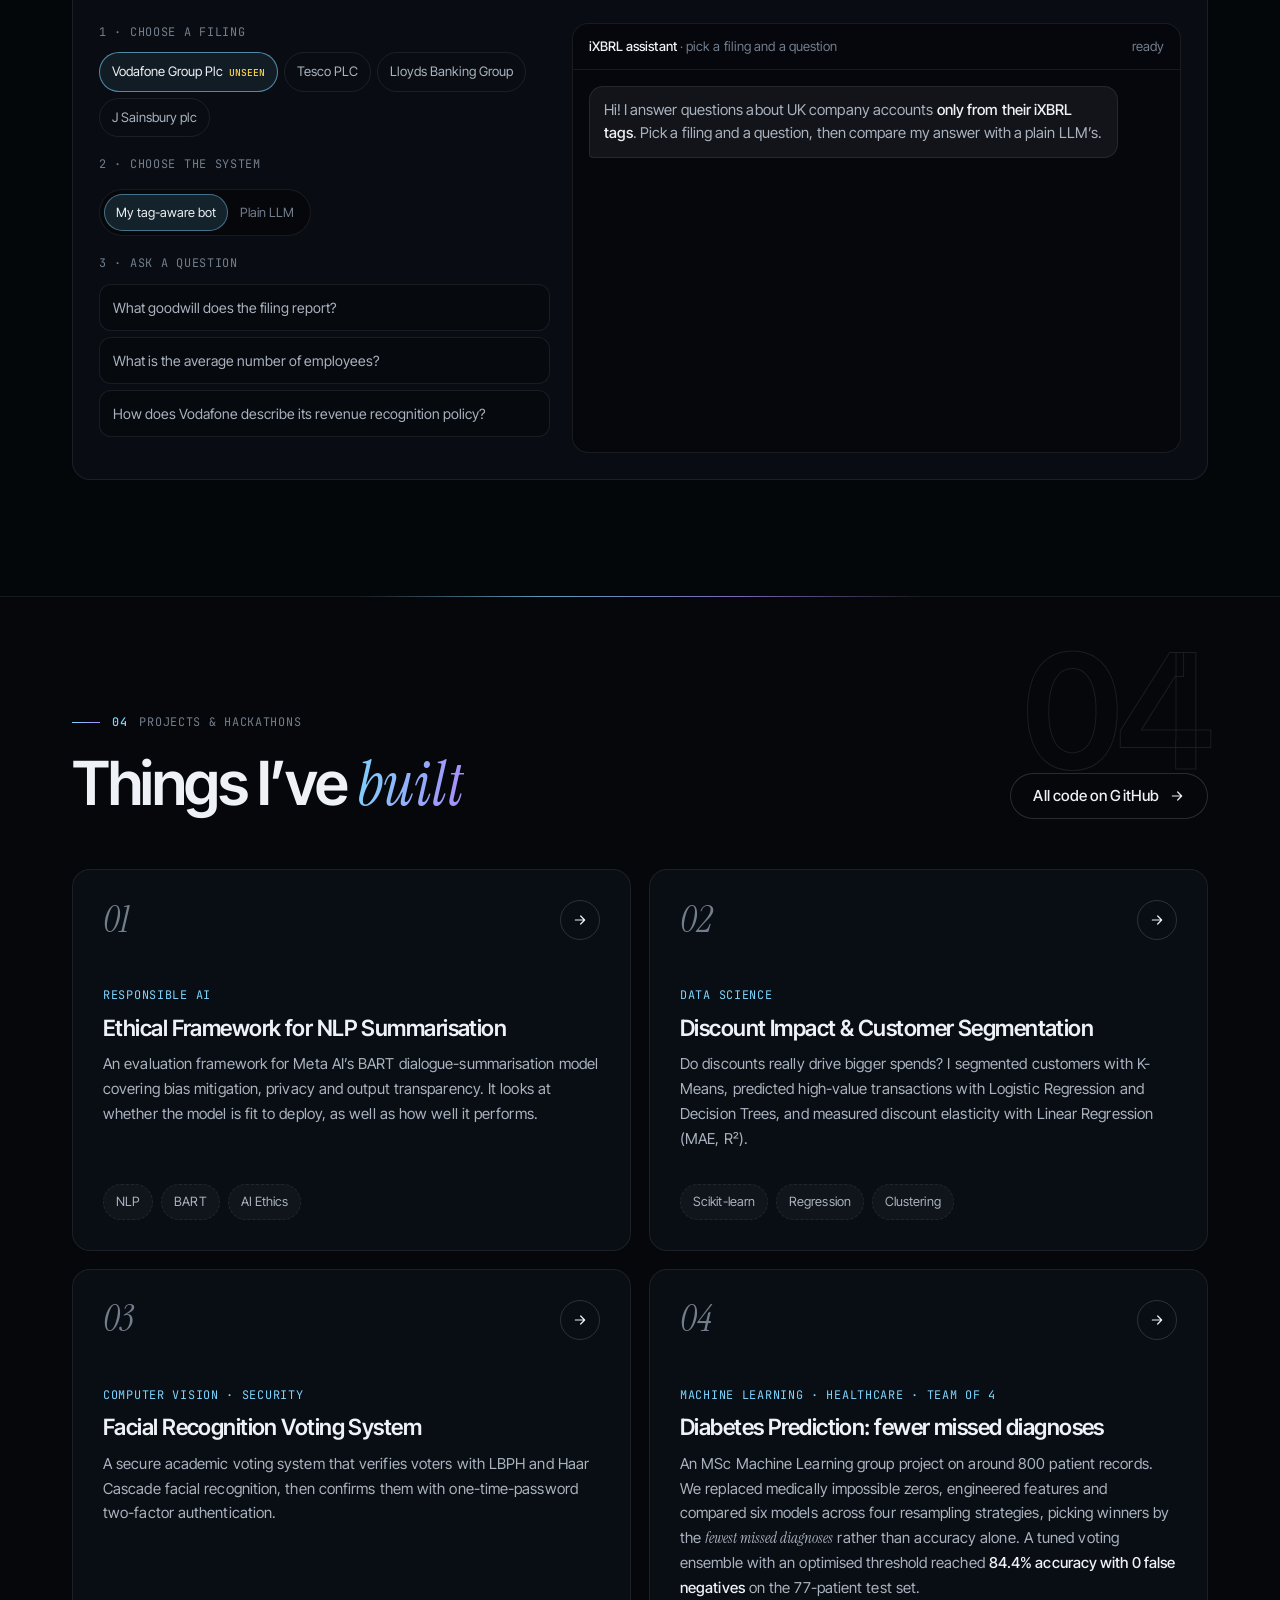
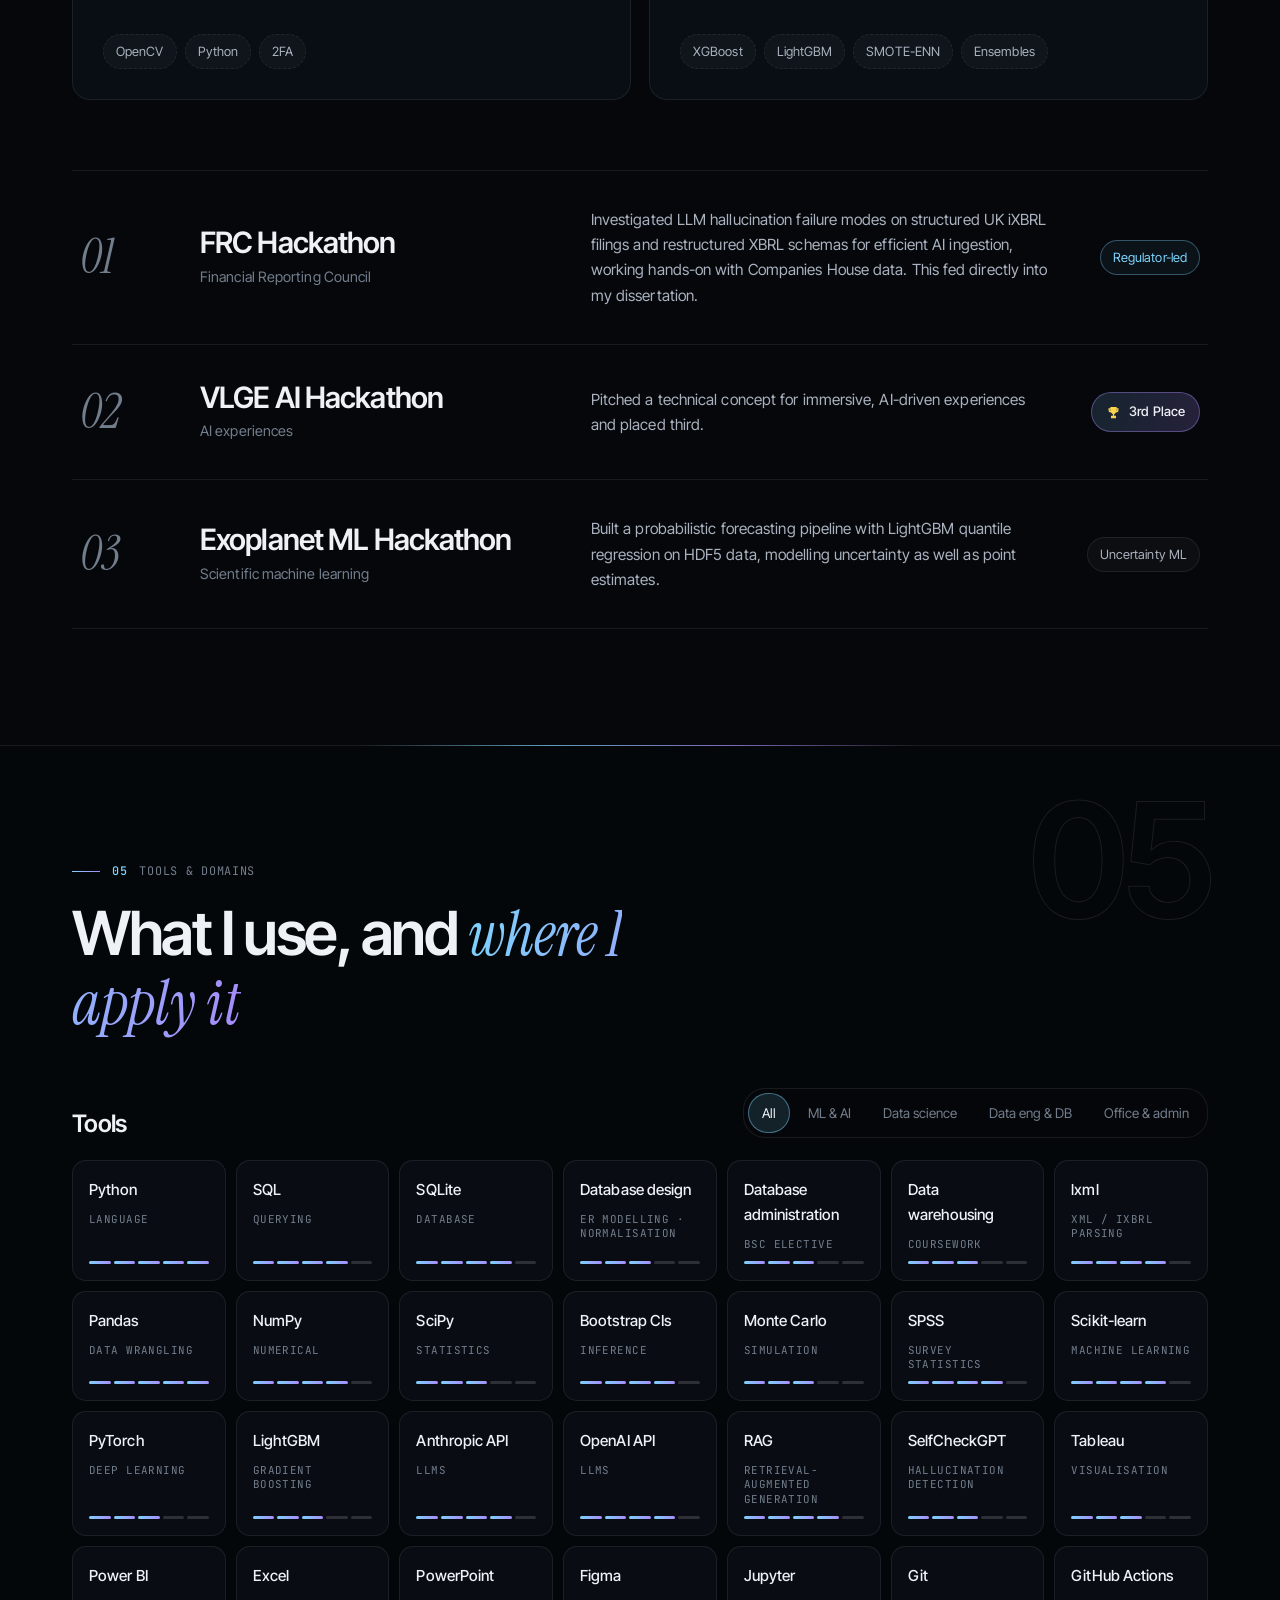
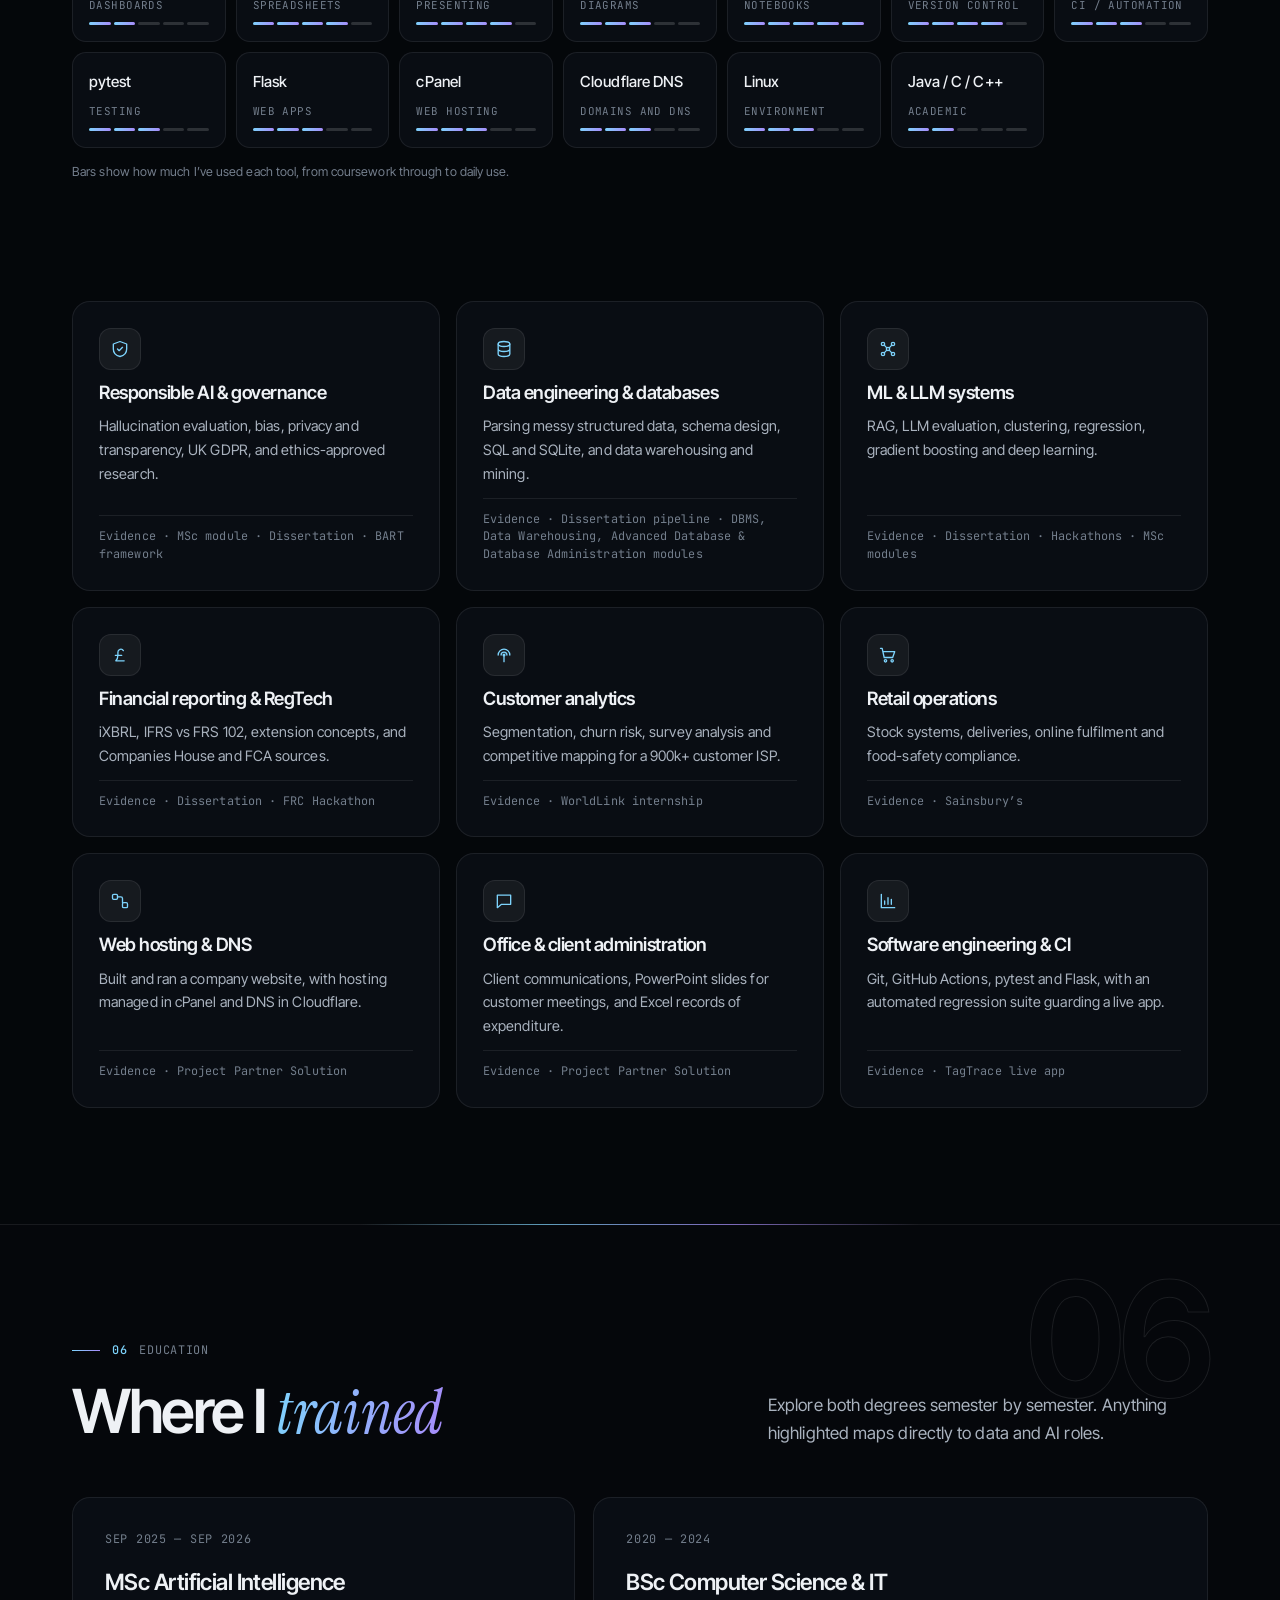
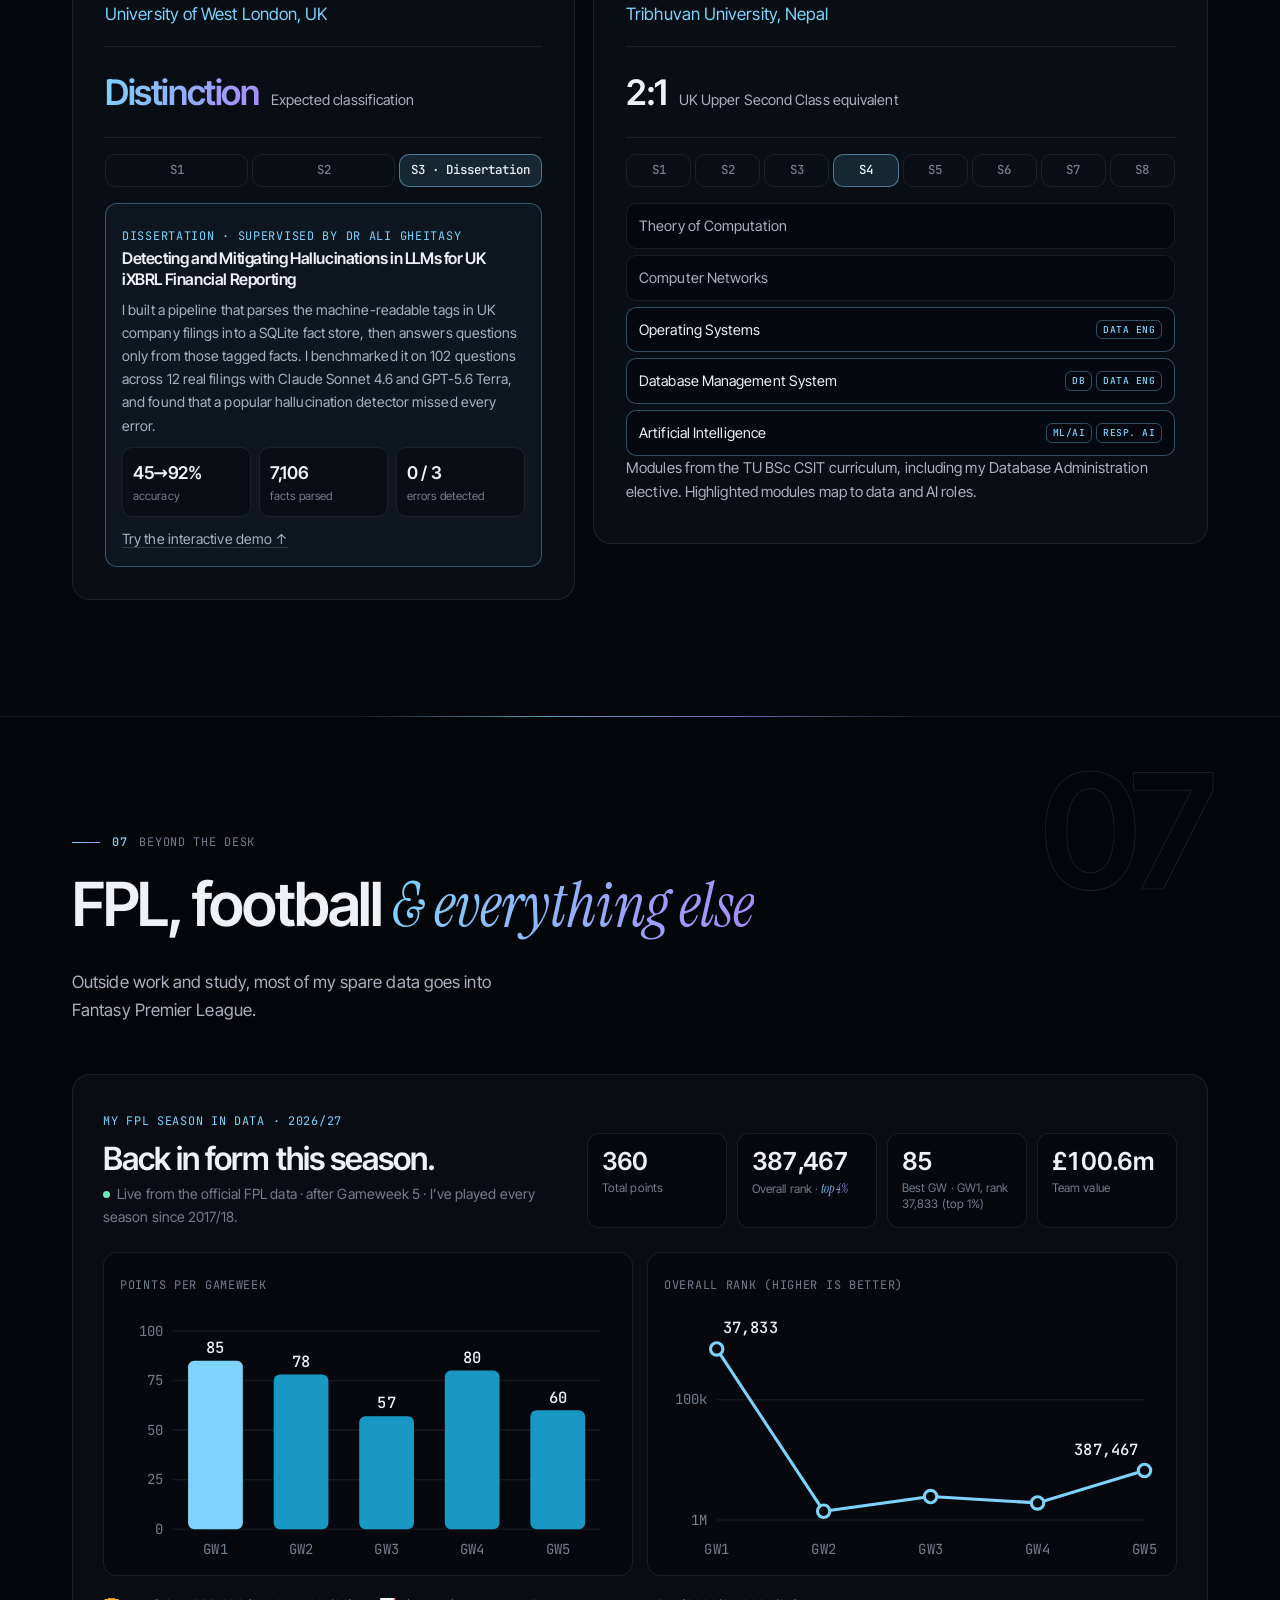
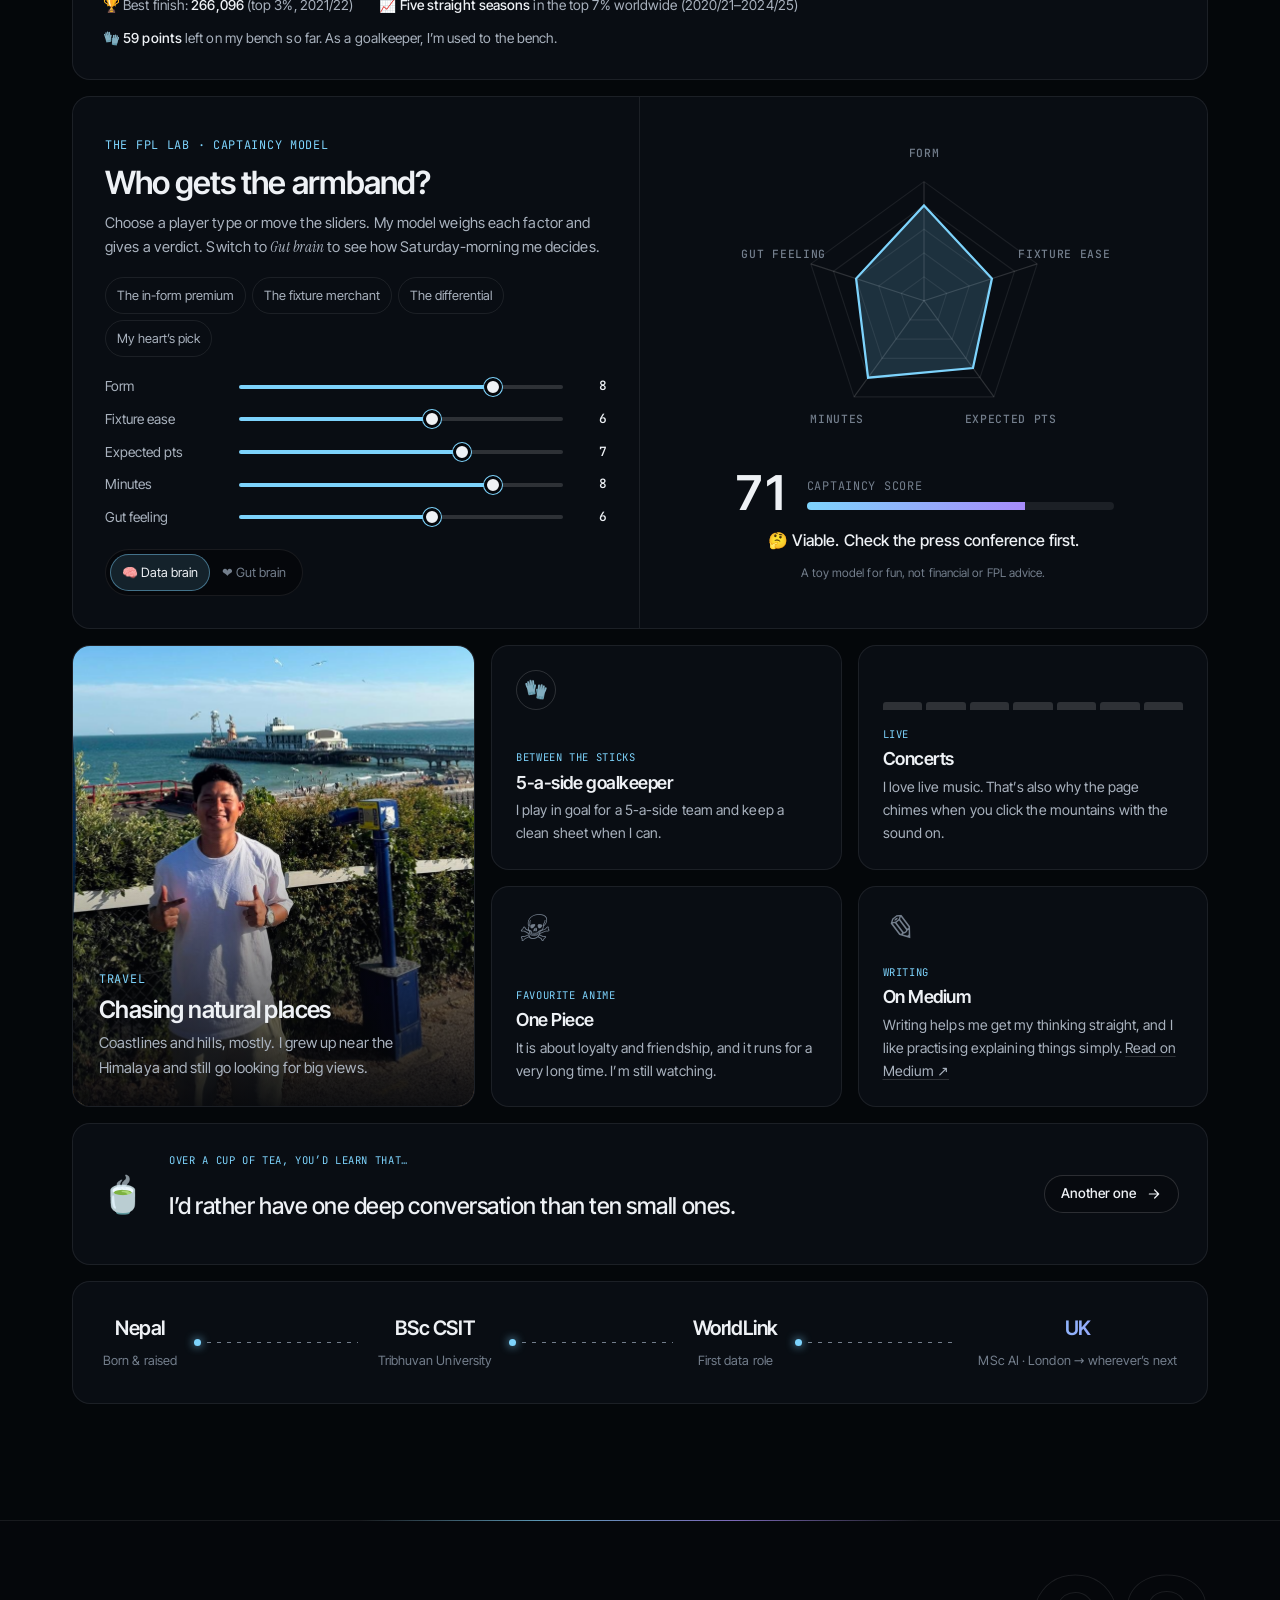
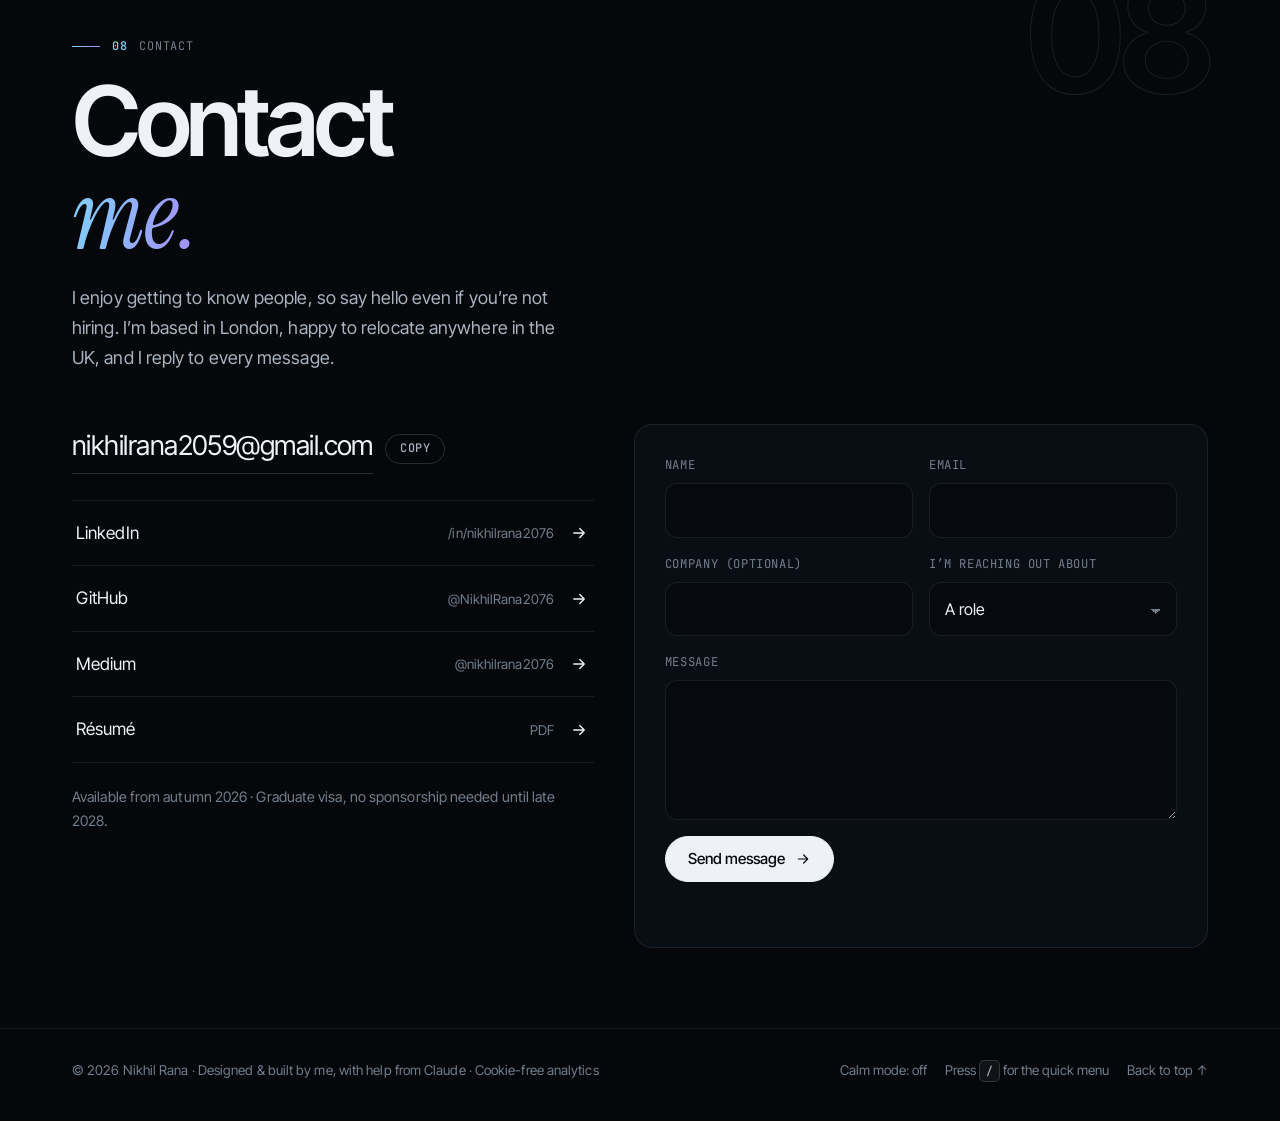
==== commit 21c1acb7: "Update MSc status: dissertation submitted, result pending Co-Authored-By: Claude Sonnet 5.5 <noreply" ====
--- a/index.html
+++ b/index.html
@@ -807,7 +807,7 @@
 <!-- ================= HERO ================= -->
 <section class="hero" id="top">
   <div class="wrap">
-    <div class="status"><span class="pulse"></span>Open to graduate roles · London or relocating anywhere in the UK · No visa sponsorship needed until late 2028</div>
+    <div class="status"><span class="pulse"></span>Open to graduate roles · MSc submitted, result pending · London or relocating anywhere in the UK · No visa sponsorship needed until late 2028</div>
     <div class="hello"><button class="wave-btn" id="wave-btn" aria-label="Wave back"><span>👋</span></button><span class="greet" id="greet">Hello</span></div>
     <h1>
       <span class="line"><span>Hi, I’m</span></span>
@@ -861,7 +861,7 @@
     <span class="tk"><span class="sym">NR:VISA</span><b>No sponsorship</b><span class="up">until late 2028</span></span>
     <span class="tk"><span class="sym">NR:RELOCATE</span><b>UK-wide</b><span class="up">✓ Leeds · Newcastle · North</span></span>
   </div>
-  <p class="sr-only">LLM accuracy 92.2%, up 47.1 points. 7,106 facts parsed. 60 of 60 filings parsed. Detector caught 0 of 3 errors. 900,000+ ISP accounts segmented. MSc on track for a Distinction. No sponsorship needed until late 2028. Willing to relocate UK-wide.</p>
+  <p class="sr-only">LLM accuracy 92.2%, up 47.1 points. 7,106 facts parsed. 60 of 60 filings parsed. Detector caught 0 of 3 errors. 900,000+ ISP accounts segmented. MSc submitted, Distinction expected. No sponsorship needed until late 2028. Willing to relocate UK-wide.</p>
 </div>
 
 <!-- ================= ABOUT ================= -->
@@ -872,7 +872,7 @@
     <div class="about-grid">
       <div class="about-text reveal">
         <p>I grew up in Nepal and studied <strong>Computer Science &amp; IT at Tribhuvan University</strong>, where databases, statistics and simulation became my favourite tools. The course took me from Database Management Systems through Data Warehousing &amp; Data Mining to Advanced Database and a Database Administration elective, and my first data role was at <strong>WorldLink Communications</strong>, Nepal’s largest internet provider.</p>
-        <p>In 2025 I moved to London for an <strong>MSc in Artificial Intelligence</strong> at the University of West London, where I’m on track for a Distinction, the master’s equivalent of a First. For my dissertation I engineered a full pipeline, from raw filings to parser, database, retrieval, LLM and evaluation, to find out whether AI can be trusted with company accounts.</p>
+        <p>In 2025 I moved to London for an <strong>MSc in Artificial Intelligence</strong> at the University of West London, where I’ve submitted my dissertation and expect a Distinction, the master’s equivalent of a First. For my dissertation I engineered a full pipeline, from raw filings to parser, database, retrieval, LLM and evaluation, to find out whether AI can be trusted with company accounts.</p>
         <p>I’m open to roles in <strong>responsible AI, ML engineering, data science, data engineering, databases and analytics</strong>. I want the systems I build to be honest with the people using them. I usually spend longer understanding a problem than solving it, and I work best when I know who the work is for.</p>
       </div>
       <div class="bring reveal d1">
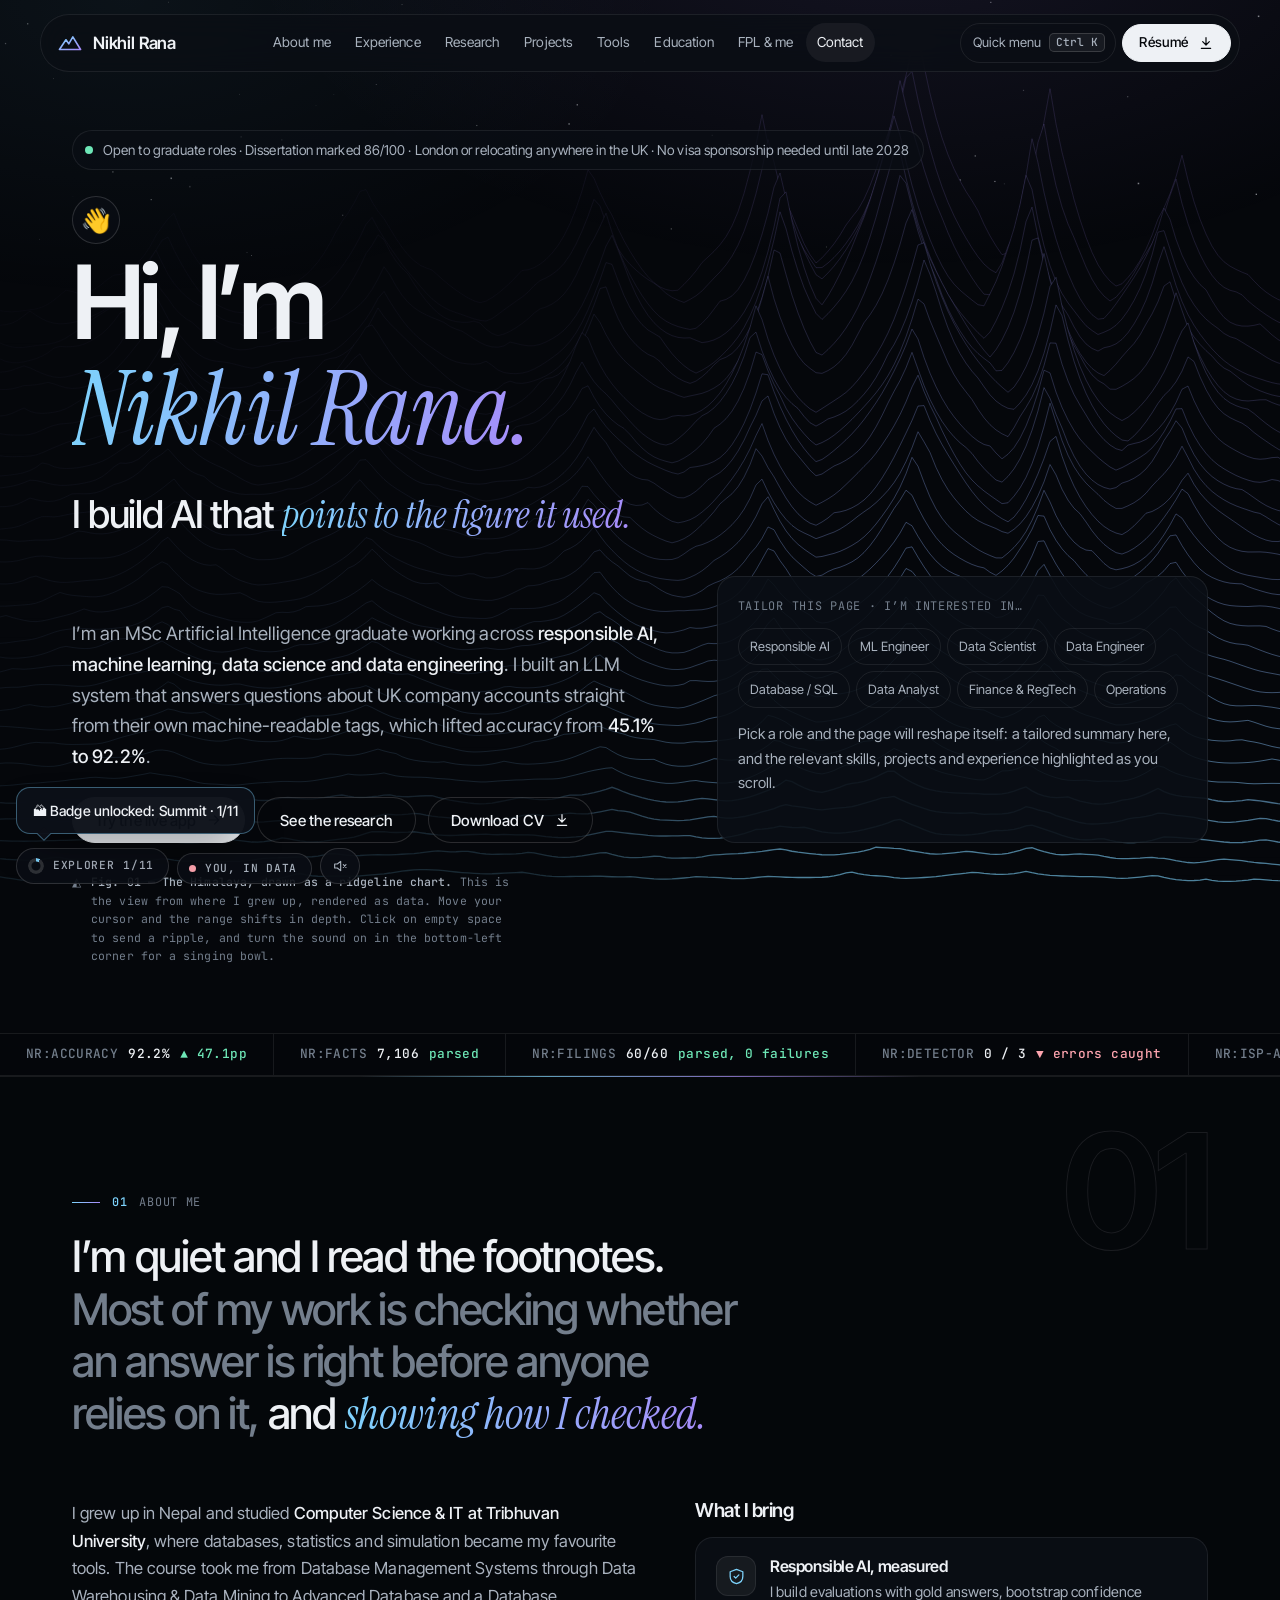
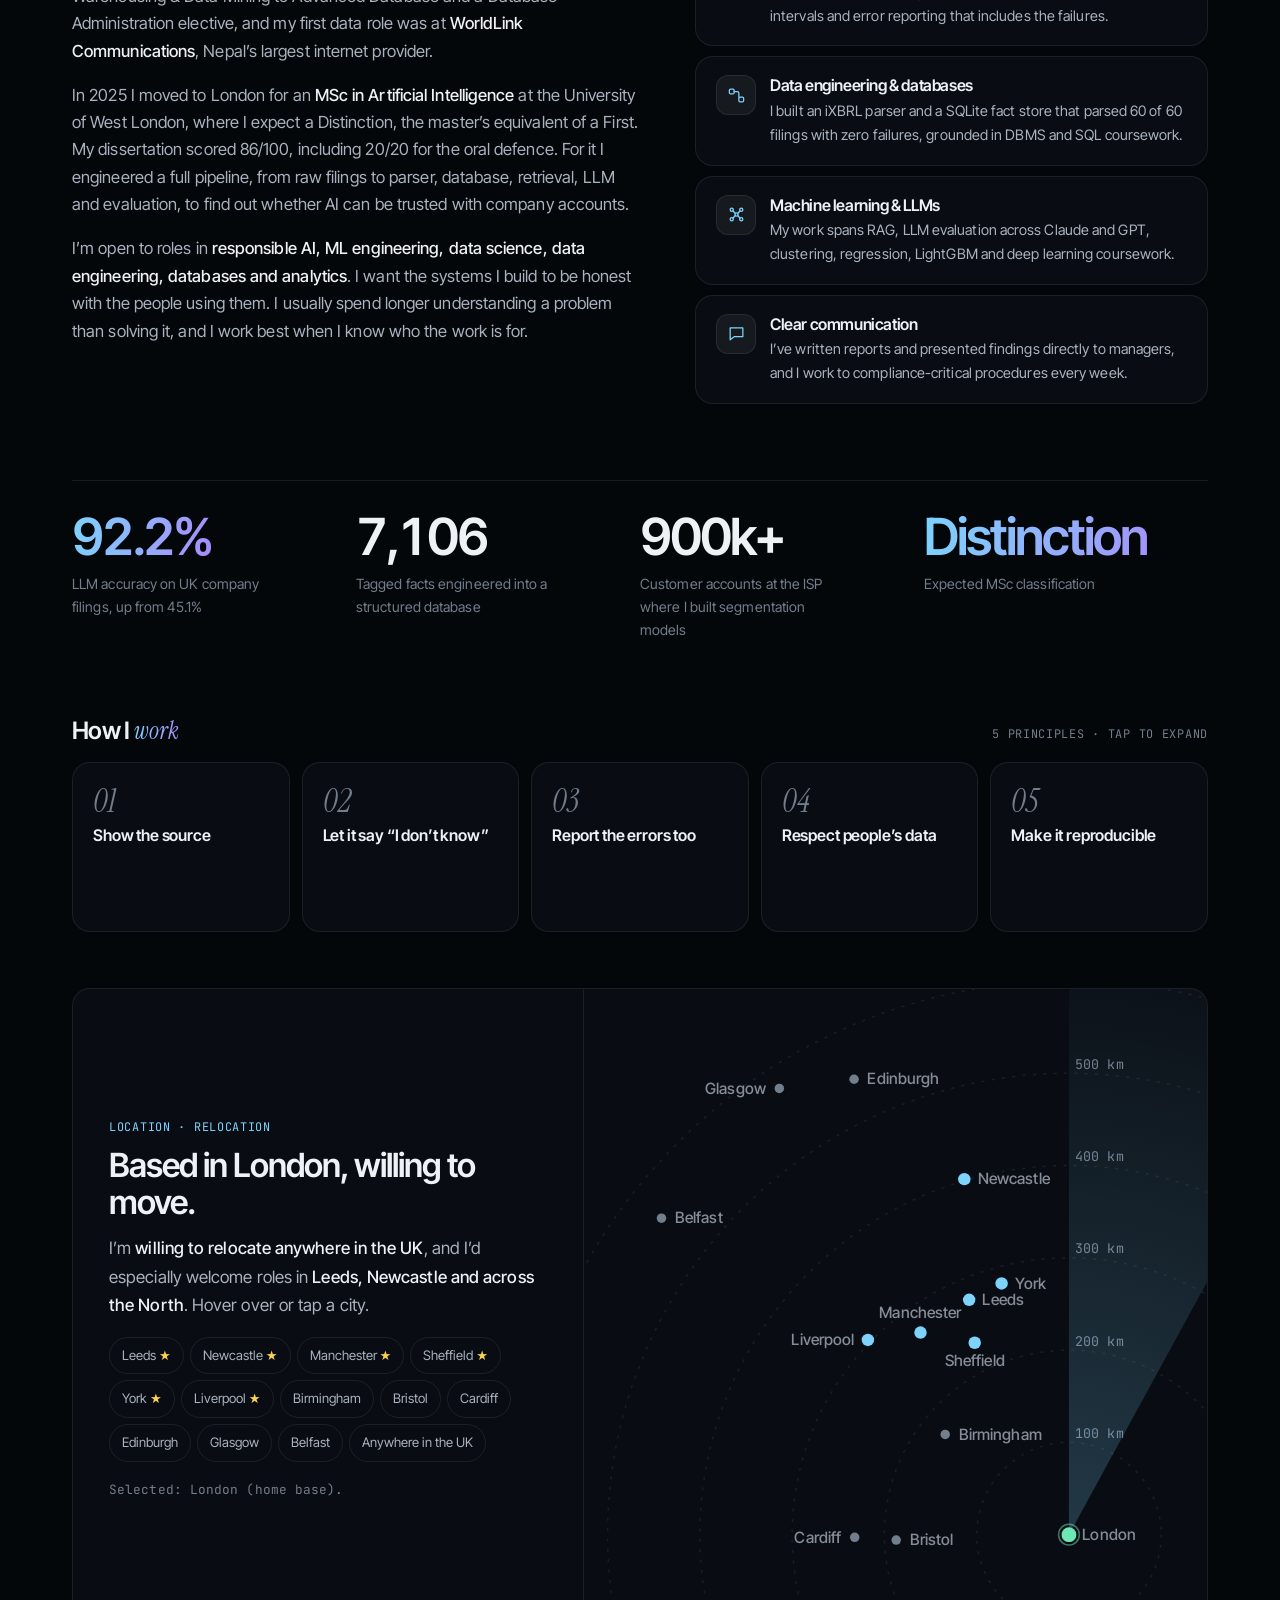
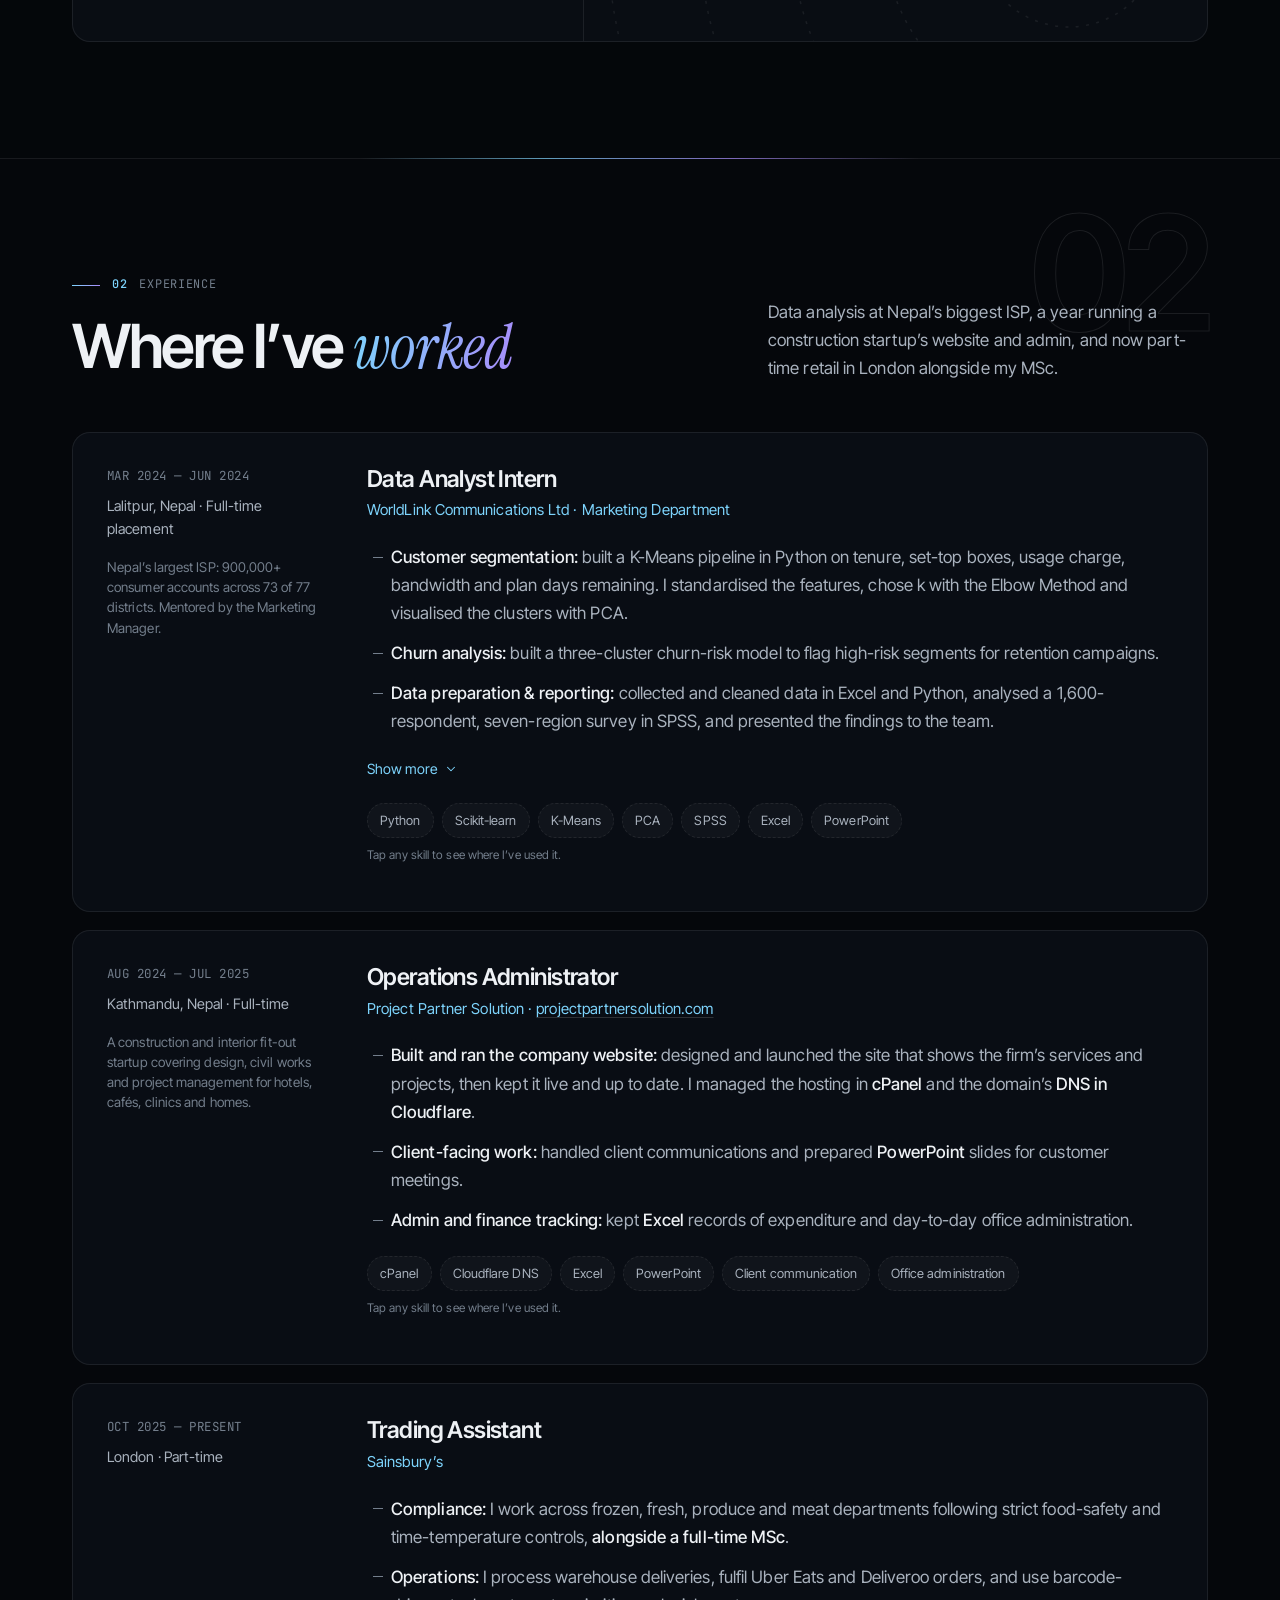
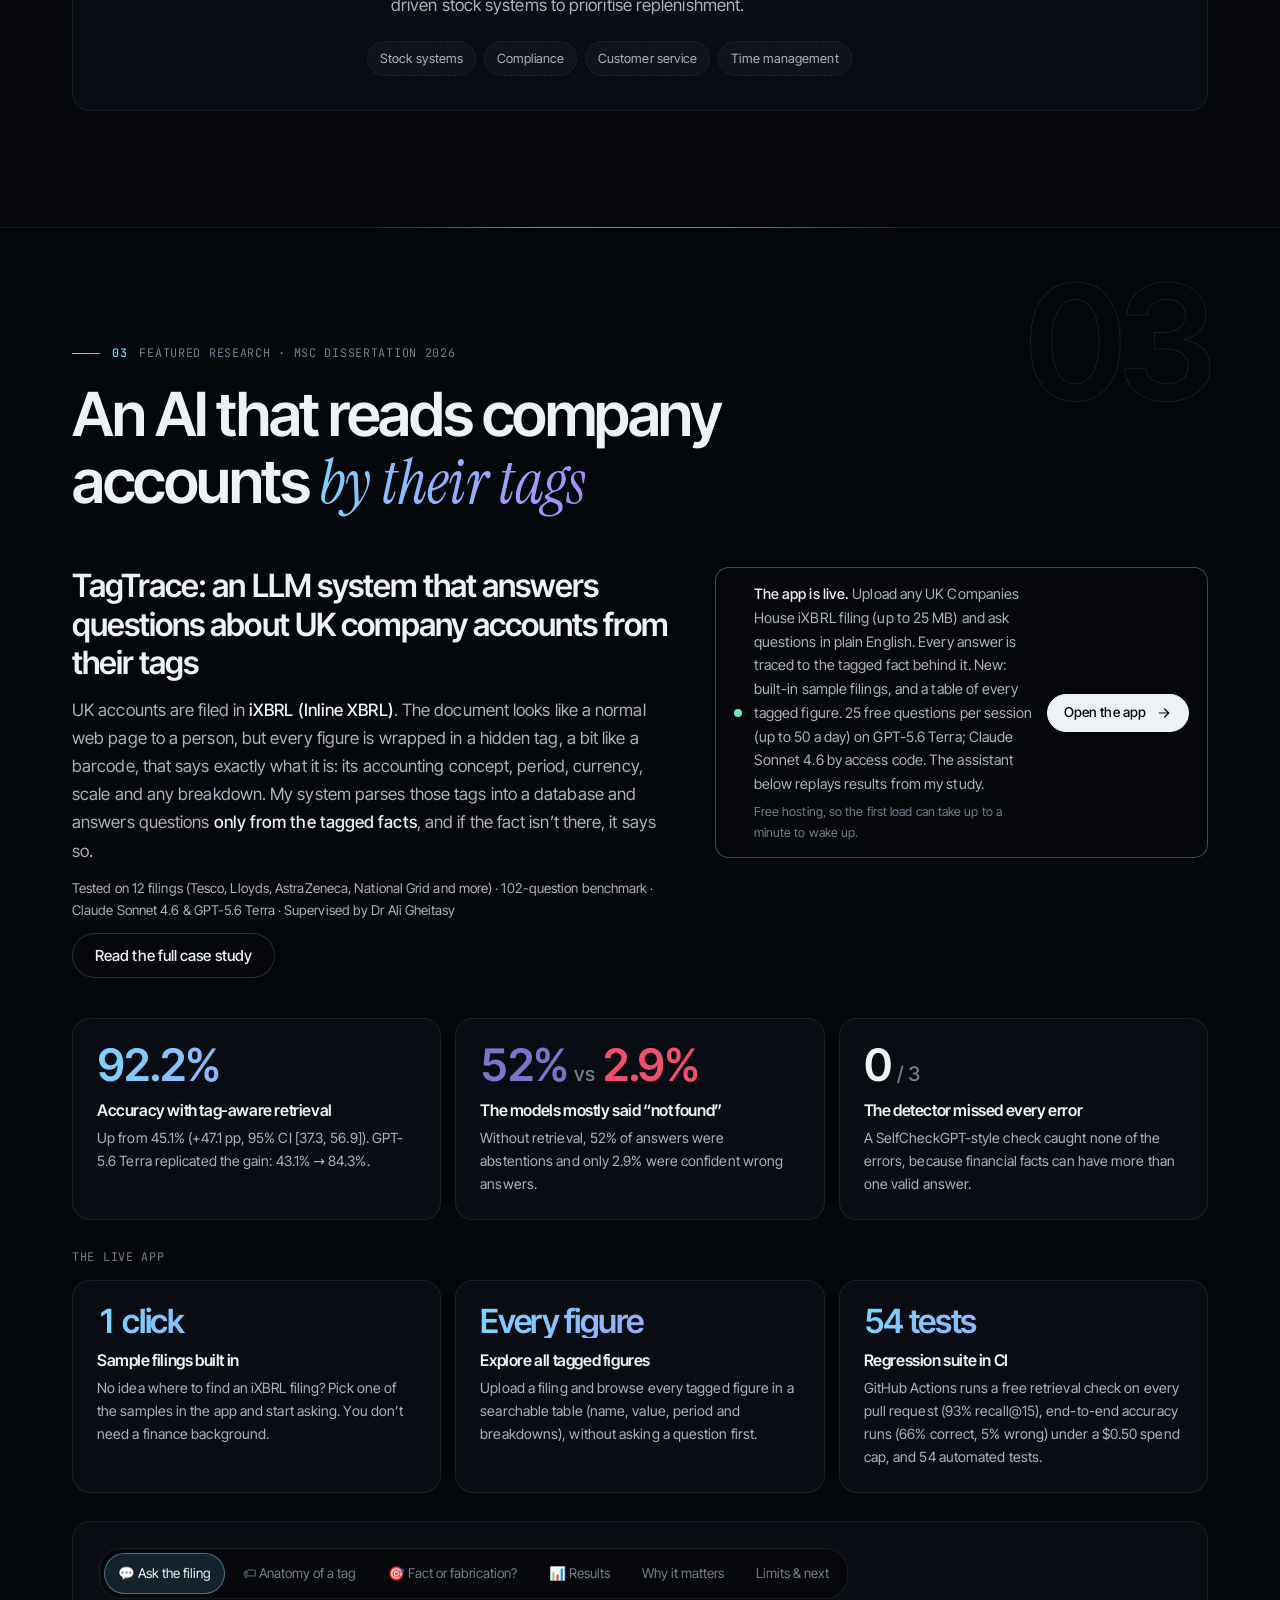
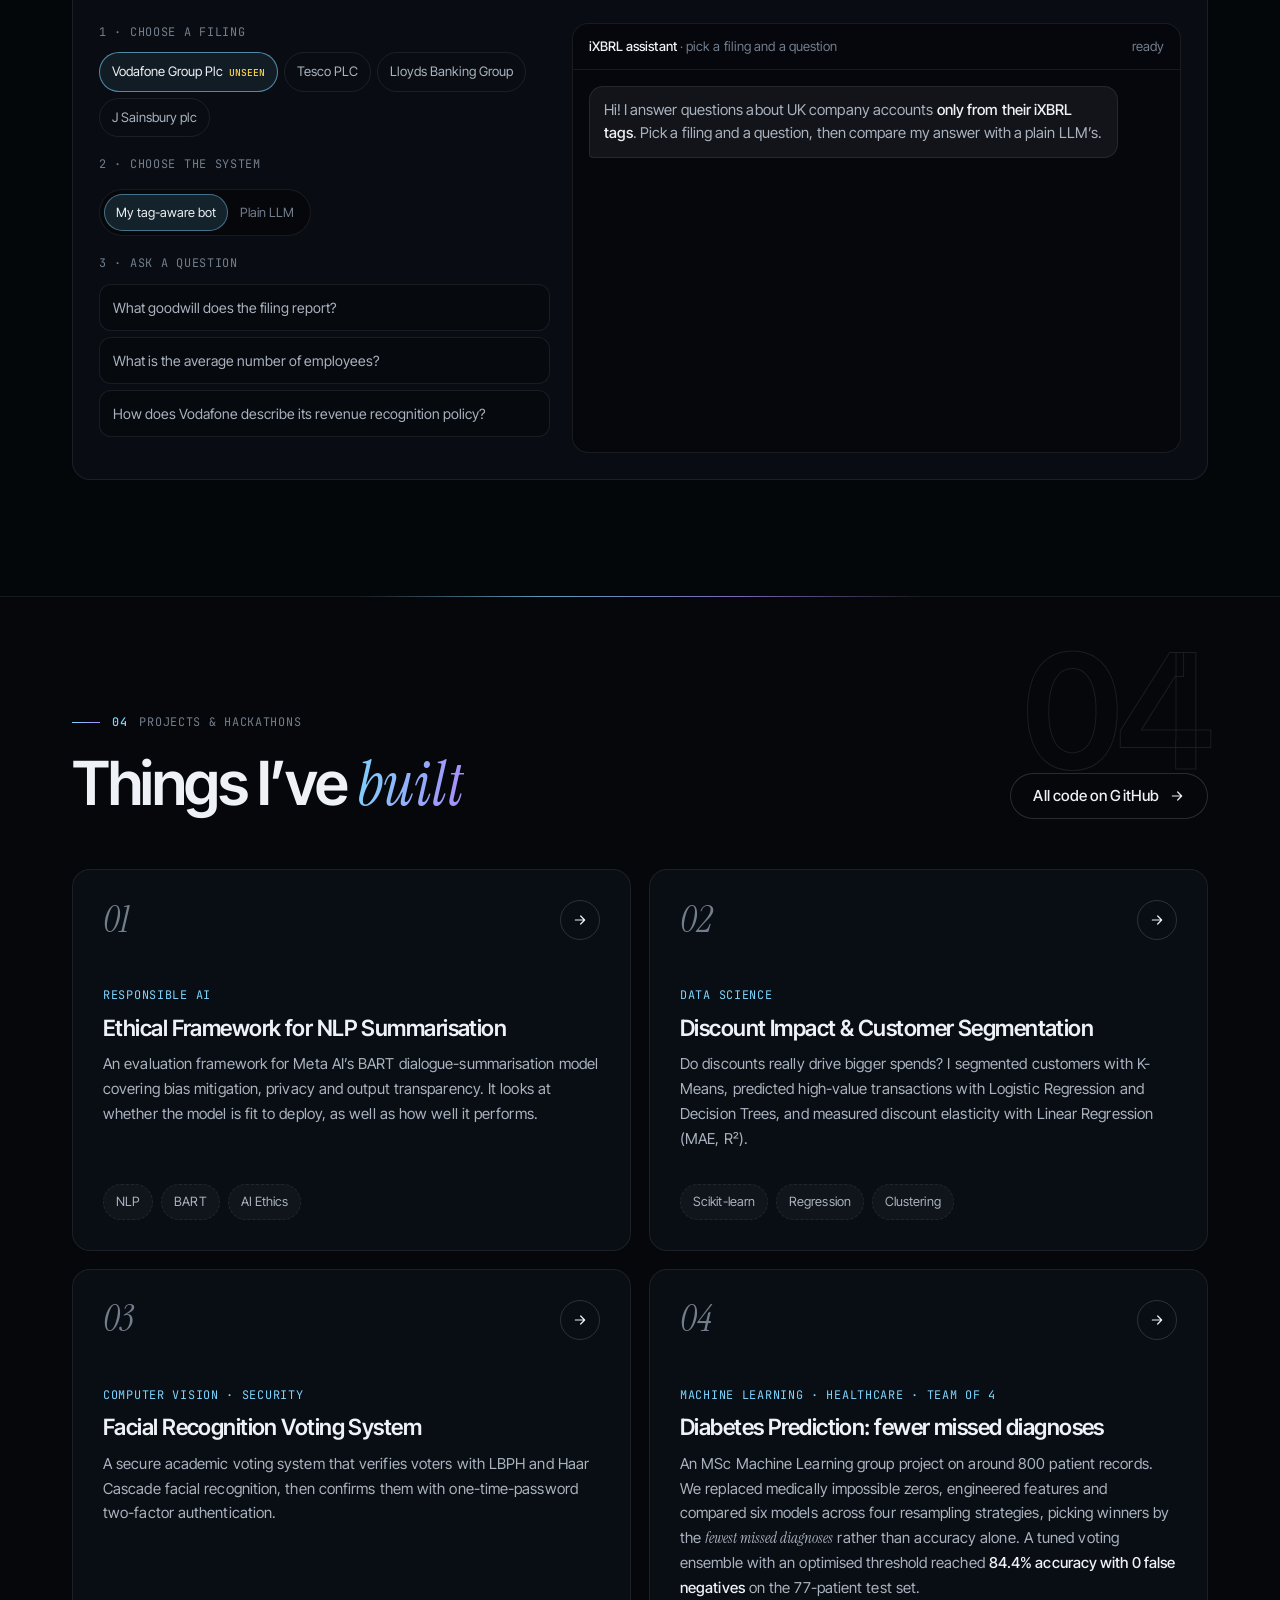
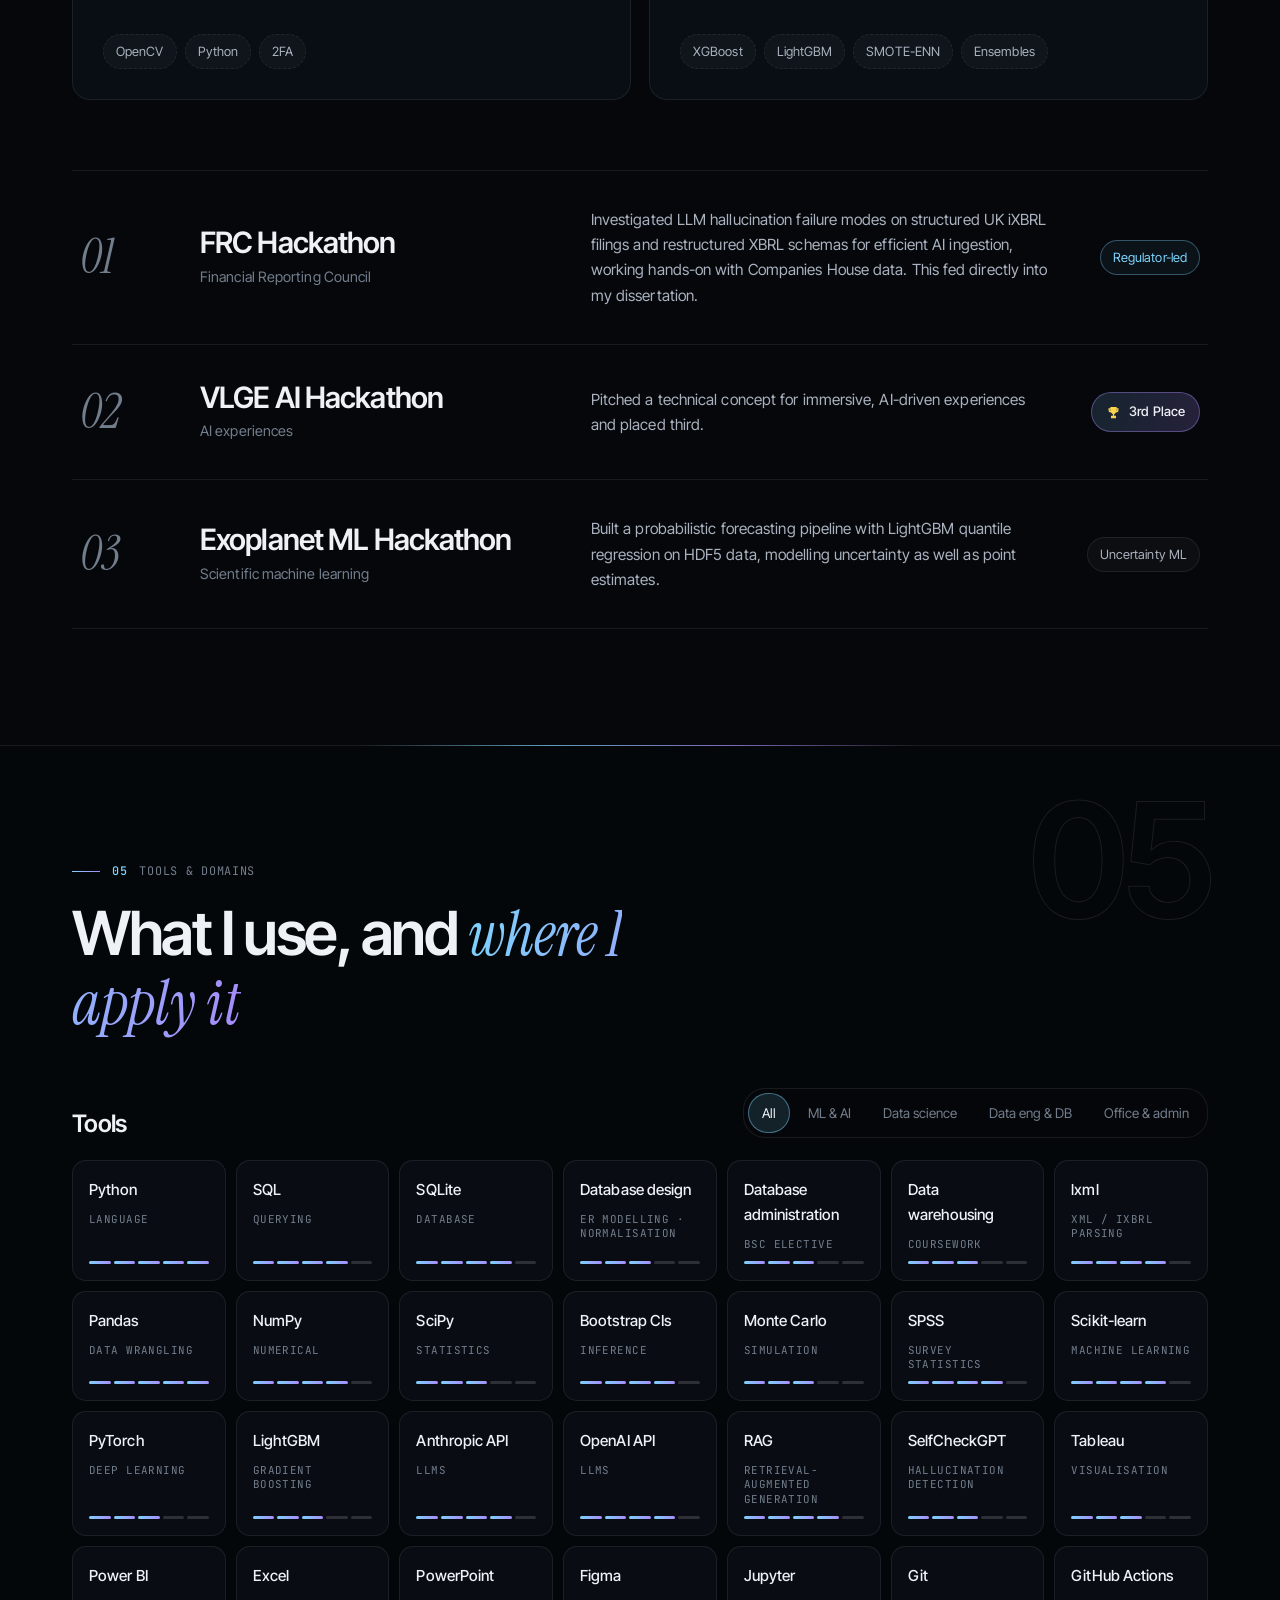
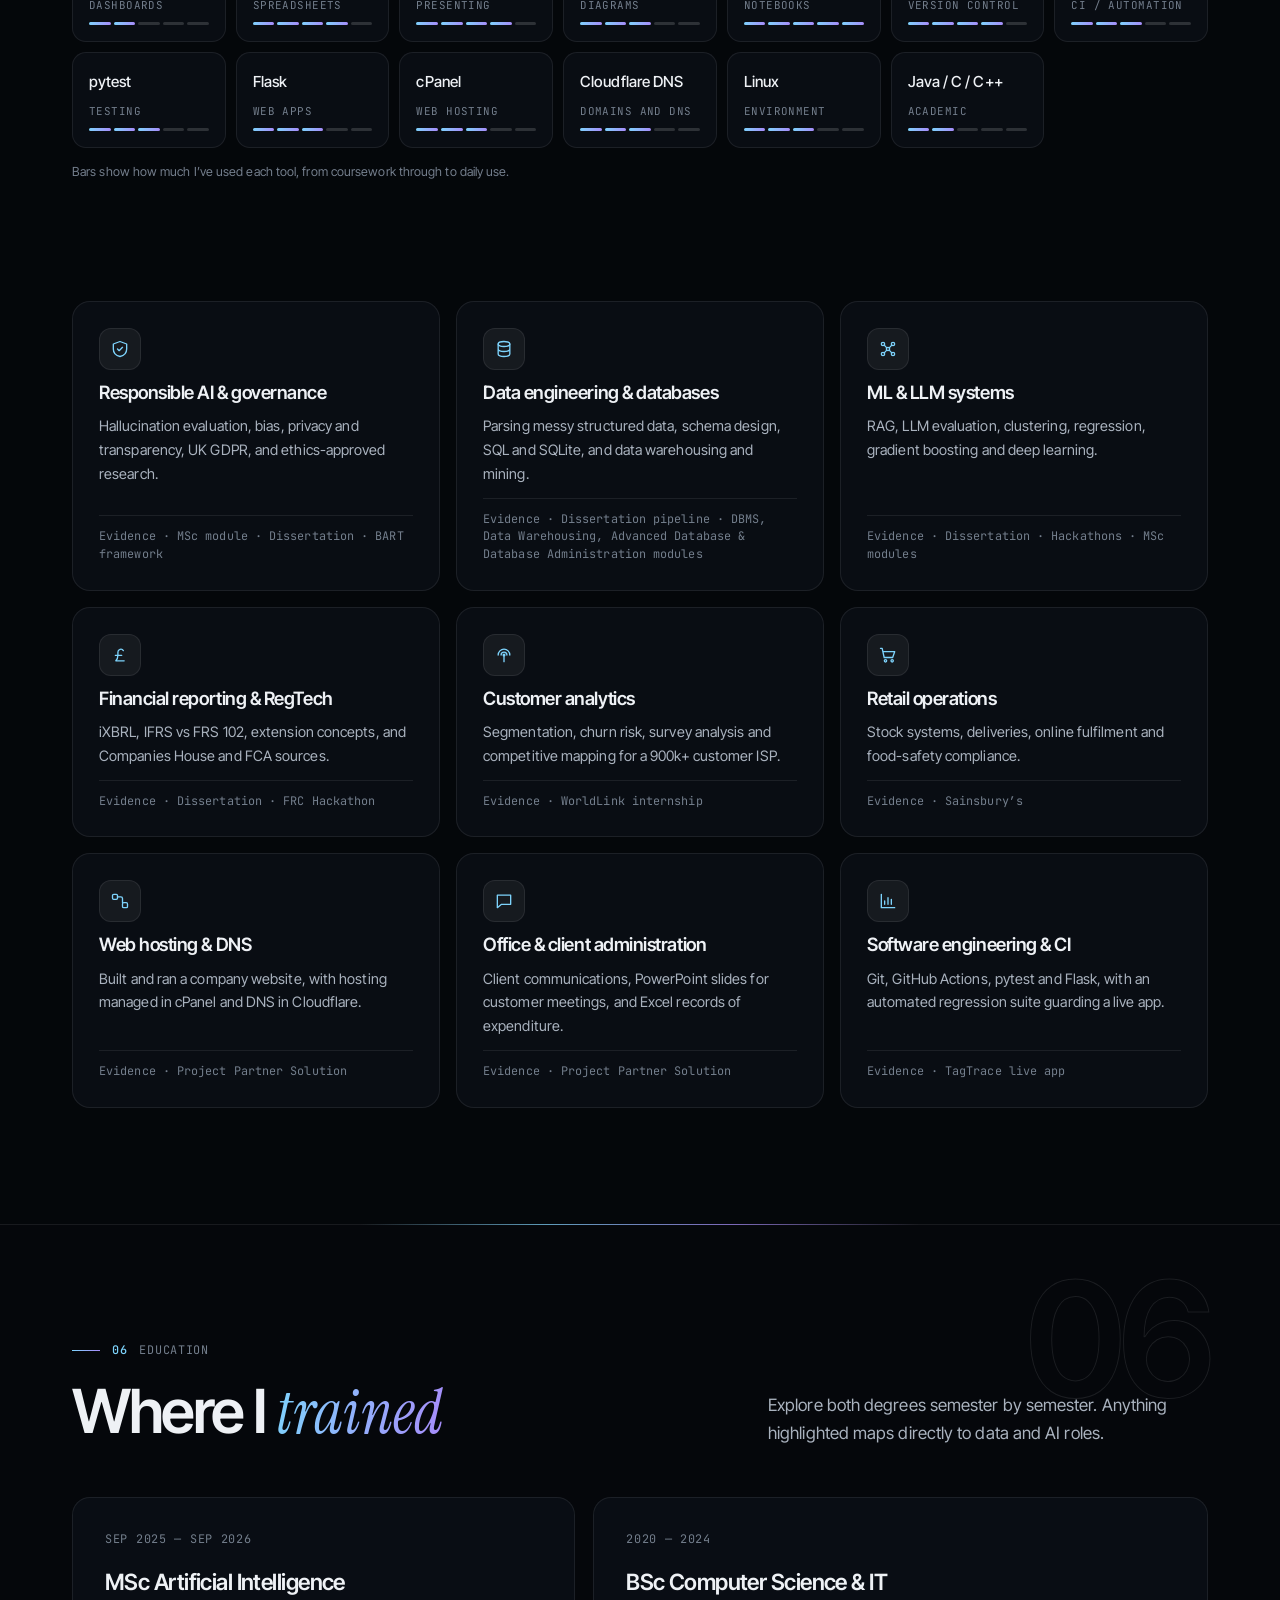
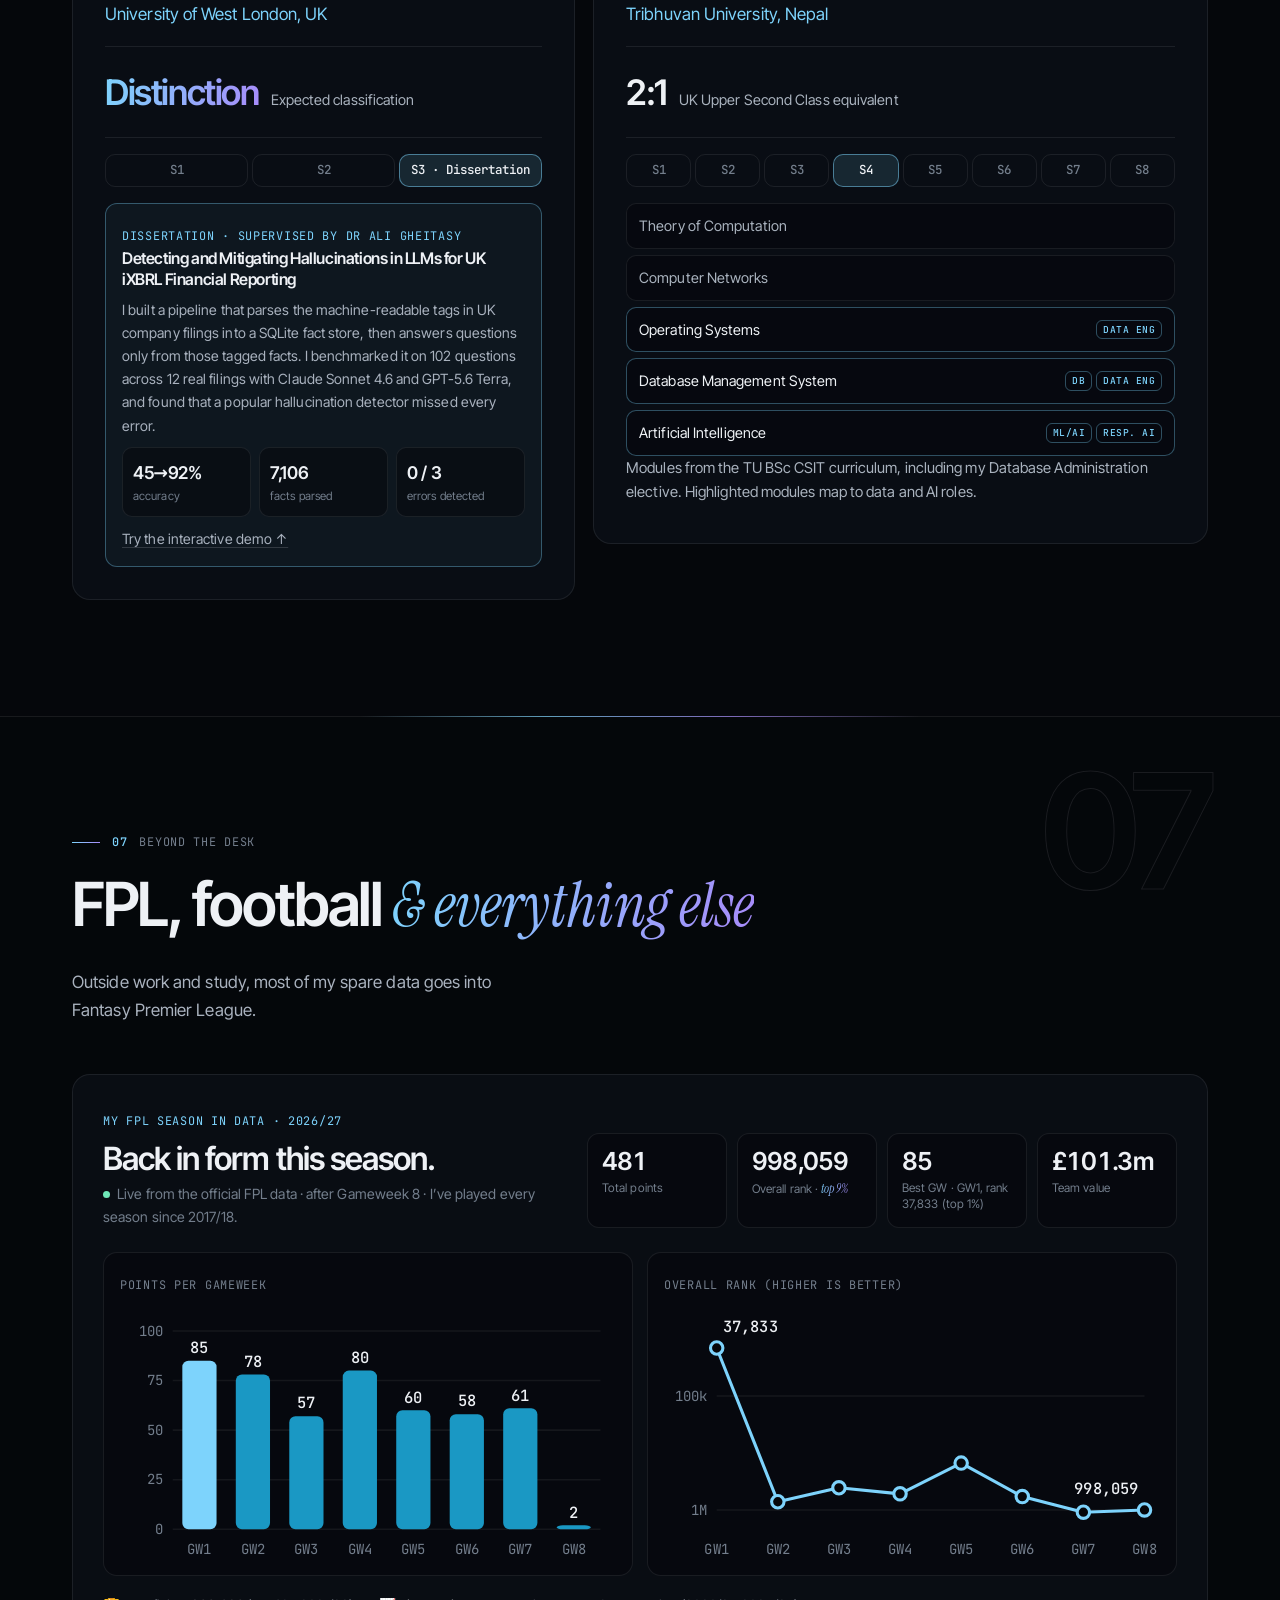
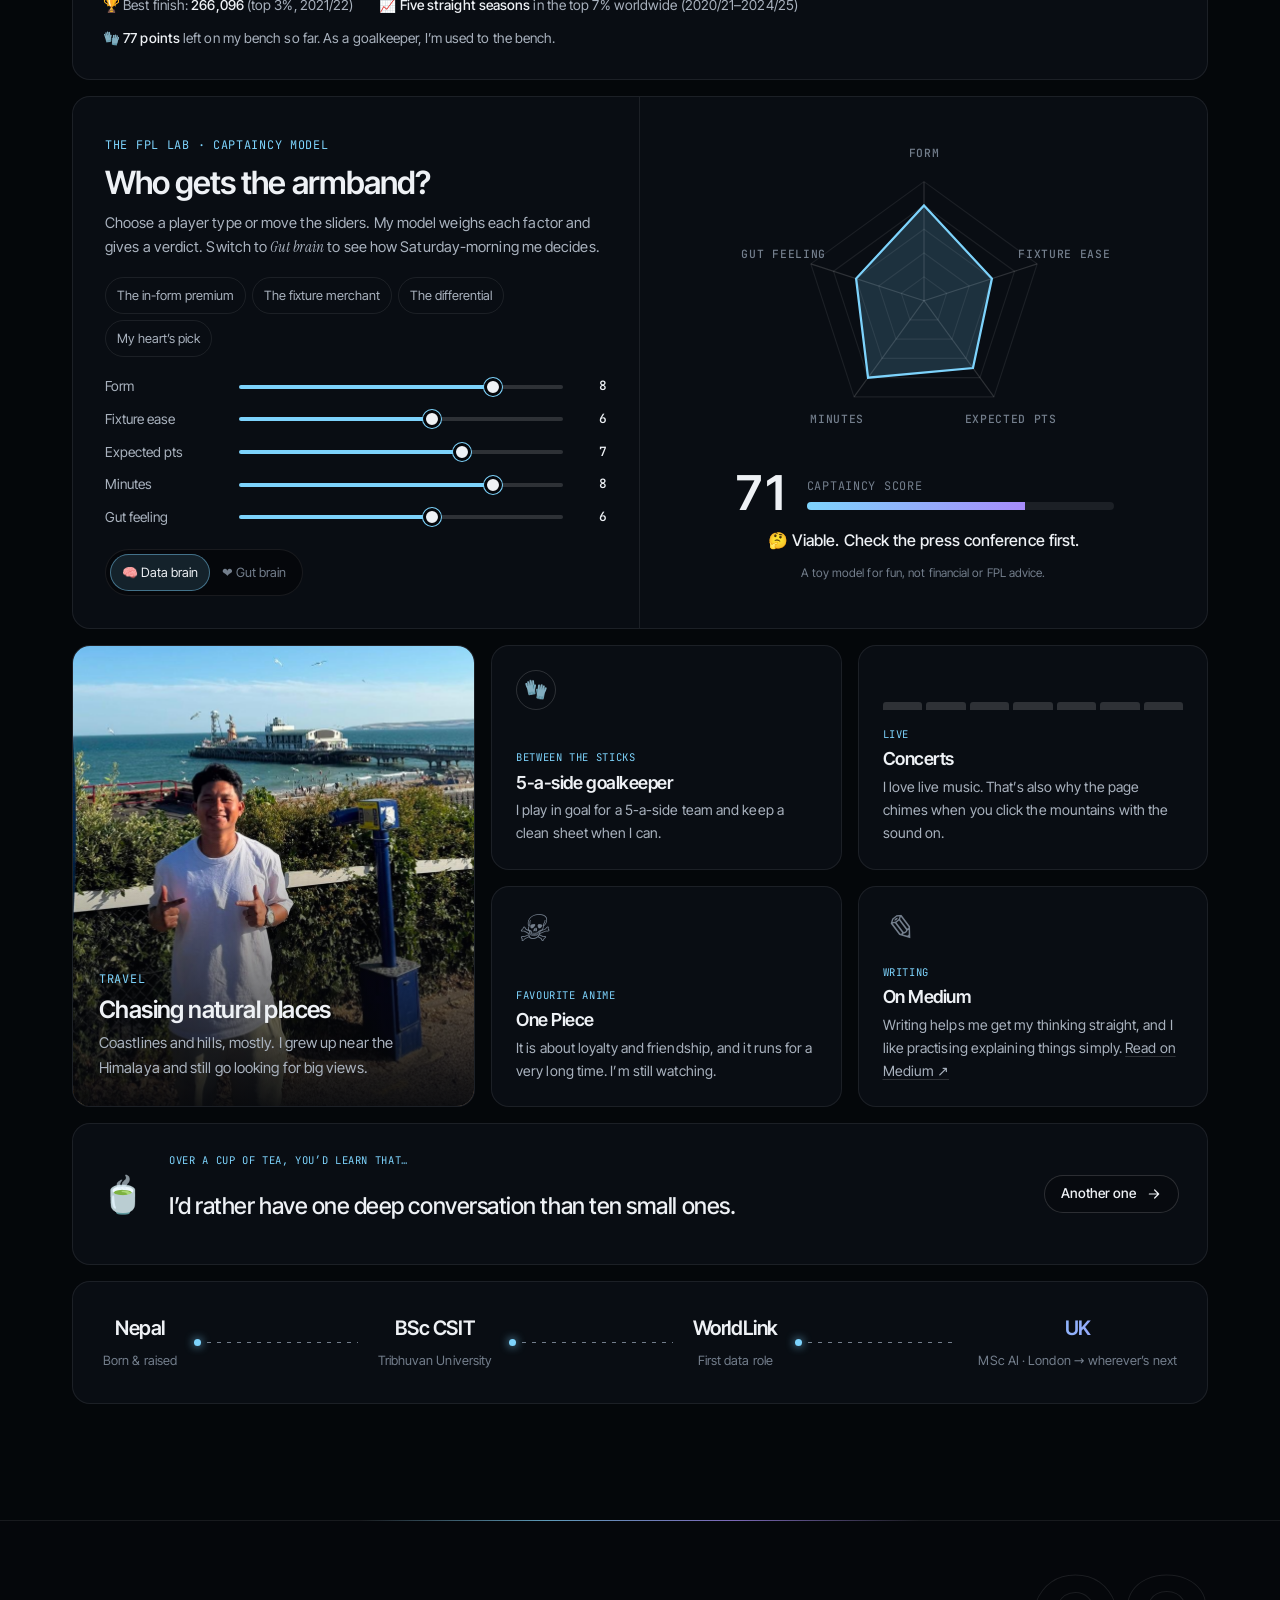
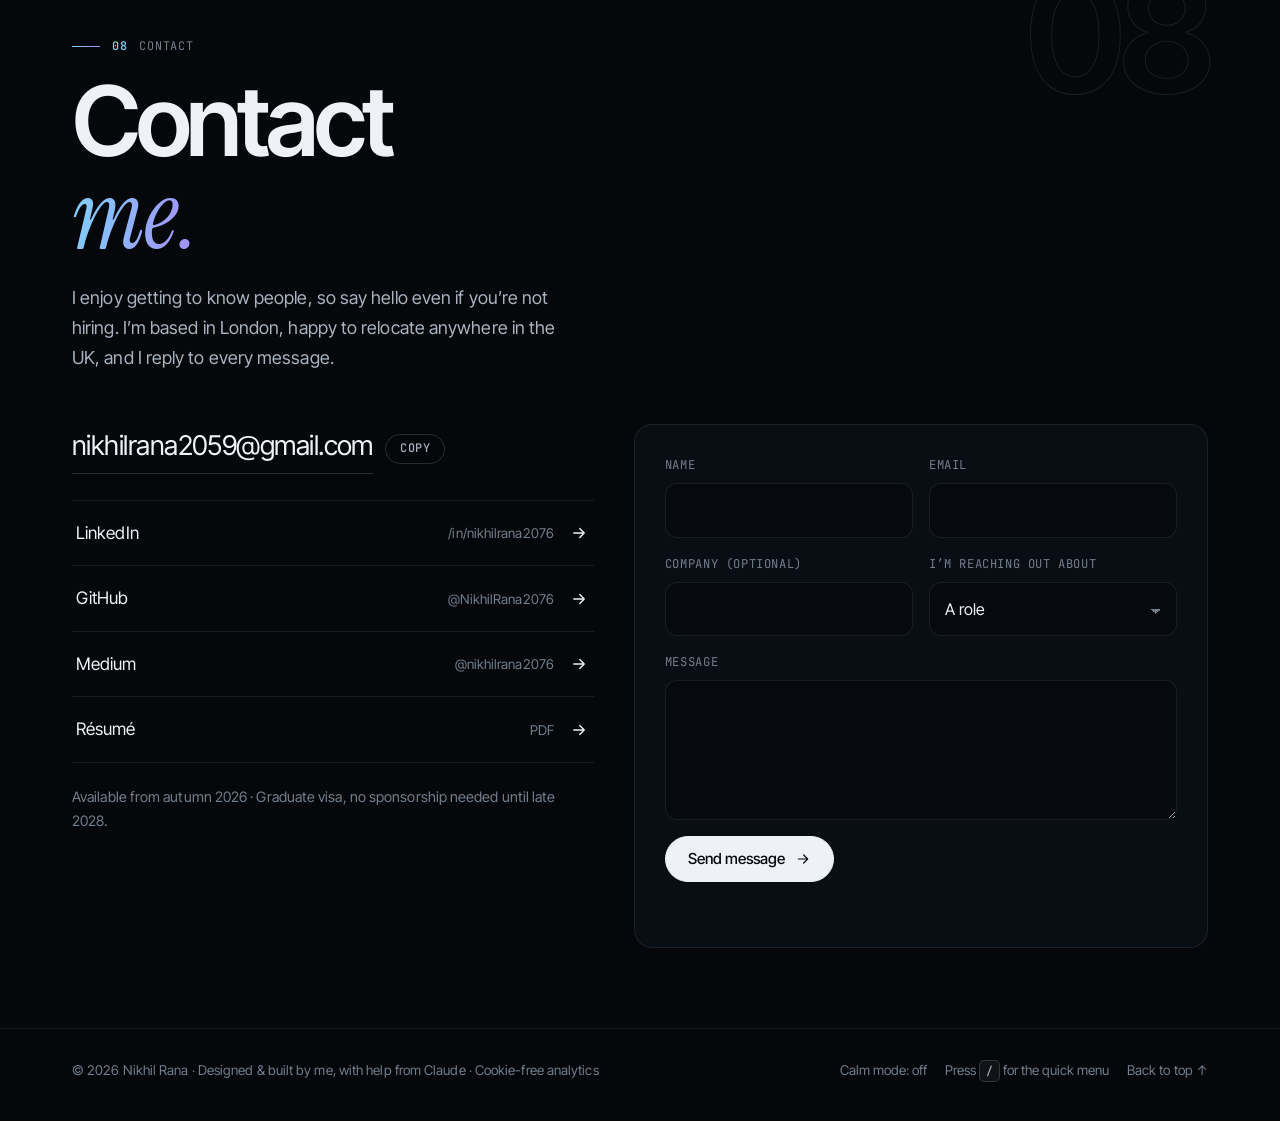
==== commit f29c0814: "Add dissertation mark (86/100) Co-Authored-By: Claude Sonnet 5.5 <noreply@anthropic.com>" ====
--- a/index.html
+++ b/index.html
@@ -807,7 +807,7 @@
 <!-- ================= HERO ================= -->
 <section class="hero" id="top">
   <div class="wrap">
-    <div class="status"><span class="pulse"></span>Open to graduate roles · MSc submitted, result pending · London or relocating anywhere in the UK · No visa sponsorship needed until late 2028</div>
+    <div class="status"><span class="pulse"></span>Open to graduate roles · Dissertation marked 86/100 · London or relocating anywhere in the UK · No visa sponsorship needed until late 2028</div>
     <div class="hello"><button class="wave-btn" id="wave-btn" aria-label="Wave back"><span>👋</span></button><span class="greet" id="greet">Hello</span></div>
     <h1>
       <span class="line"><span>Hi, I’m</span></span>
@@ -861,7 +861,7 @@
     <span class="tk"><span class="sym">NR:VISA</span><b>No sponsorship</b><span class="up">until late 2028</span></span>
     <span class="tk"><span class="sym">NR:RELOCATE</span><b>UK-wide</b><span class="up">✓ Leeds · Newcastle · North</span></span>
   </div>
-  <p class="sr-only">LLM accuracy 92.2%, up 47.1 points. 7,106 facts parsed. 60 of 60 filings parsed. Detector caught 0 of 3 errors. 900,000+ ISP accounts segmented. MSc submitted, Distinction expected. No sponsorship needed until late 2028. Willing to relocate UK-wide.</p>
+  <p class="sr-only">LLM accuracy 92.2%, up 47.1 points. 7,106 facts parsed. 60 of 60 filings parsed. Detector caught 0 of 3 errors. 900,000+ ISP accounts segmented. Dissertation marked 86 out of 100. MSc Distinction expected. No sponsorship needed until late 2028. Willing to relocate UK-wide.</p>
 </div>
 
 <!-- ================= ABOUT ================= -->
@@ -872,7 +872,7 @@
     <div class="about-grid">
       <div class="about-text reveal">
         <p>I grew up in Nepal and studied <strong>Computer Science &amp; IT at Tribhuvan University</strong>, where databases, statistics and simulation became my favourite tools. The course took me from Database Management Systems through Data Warehousing &amp; Data Mining to Advanced Database and a Database Administration elective, and my first data role was at <strong>WorldLink Communications</strong>, Nepal’s largest internet provider.</p>
-        <p>In 2025 I moved to London for an <strong>MSc in Artificial Intelligence</strong> at the University of West London, where I’ve submitted my dissertation and expect a Distinction, the master’s equivalent of a First. For my dissertation I engineered a full pipeline, from raw filings to parser, database, retrieval, LLM and evaluation, to find out whether AI can be trusted with company accounts.</p>
+        <p>In 2025 I moved to London for an <strong>MSc in Artificial Intelligence</strong> at the University of West London, where I expect a Distinction, the master’s equivalent of a First. My dissertation scored 86/100, including 20/20 for the oral defence. For it I engineered a full pipeline, from raw filings to parser, database, retrieval, LLM and evaluation, to find out whether AI can be trusted with company accounts.</p>
         <p>I’m open to roles in <strong>responsible AI, ML engineering, data science, data engineering, databases and analytics</strong>. I want the systems I build to be honest with the people using them. I usually spend longer understanding a problem than solving it, and I work best when I know who the work is for.</p>
       </div>
       <div class="bring reveal d1">
